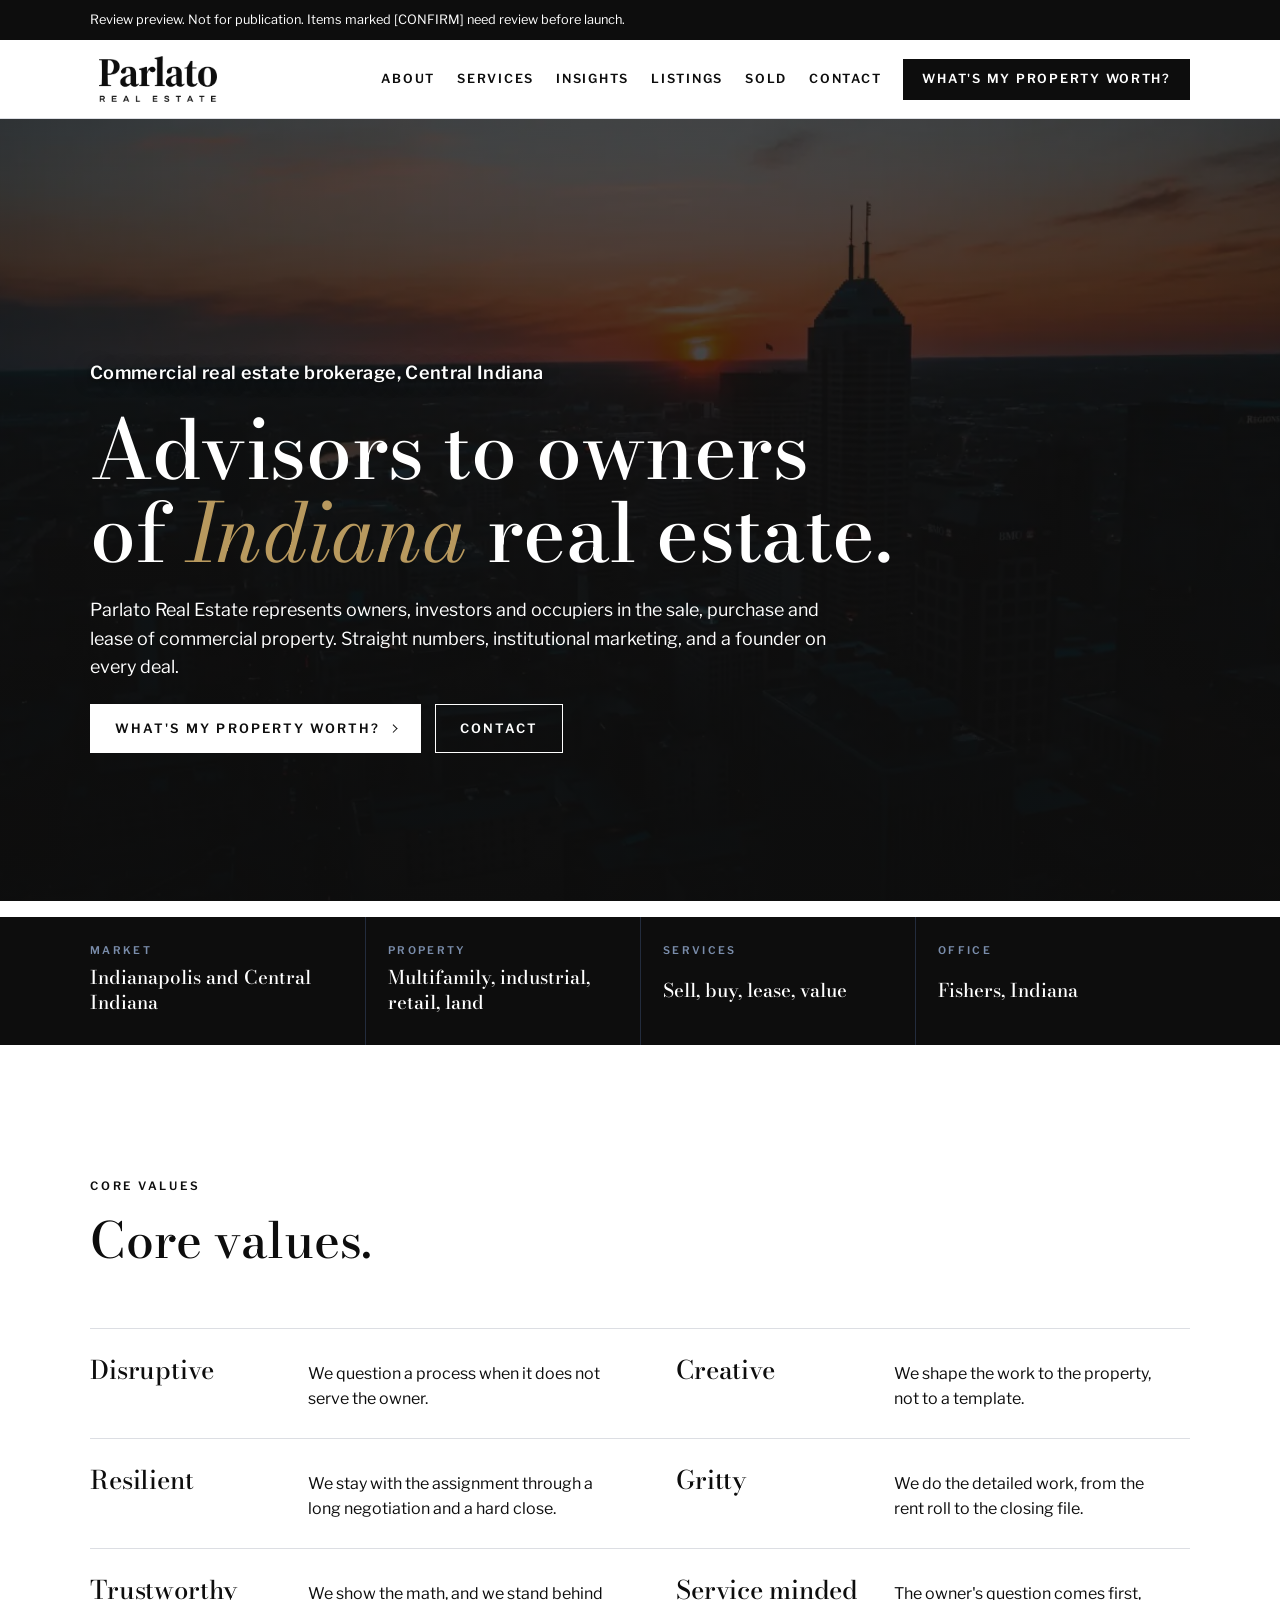
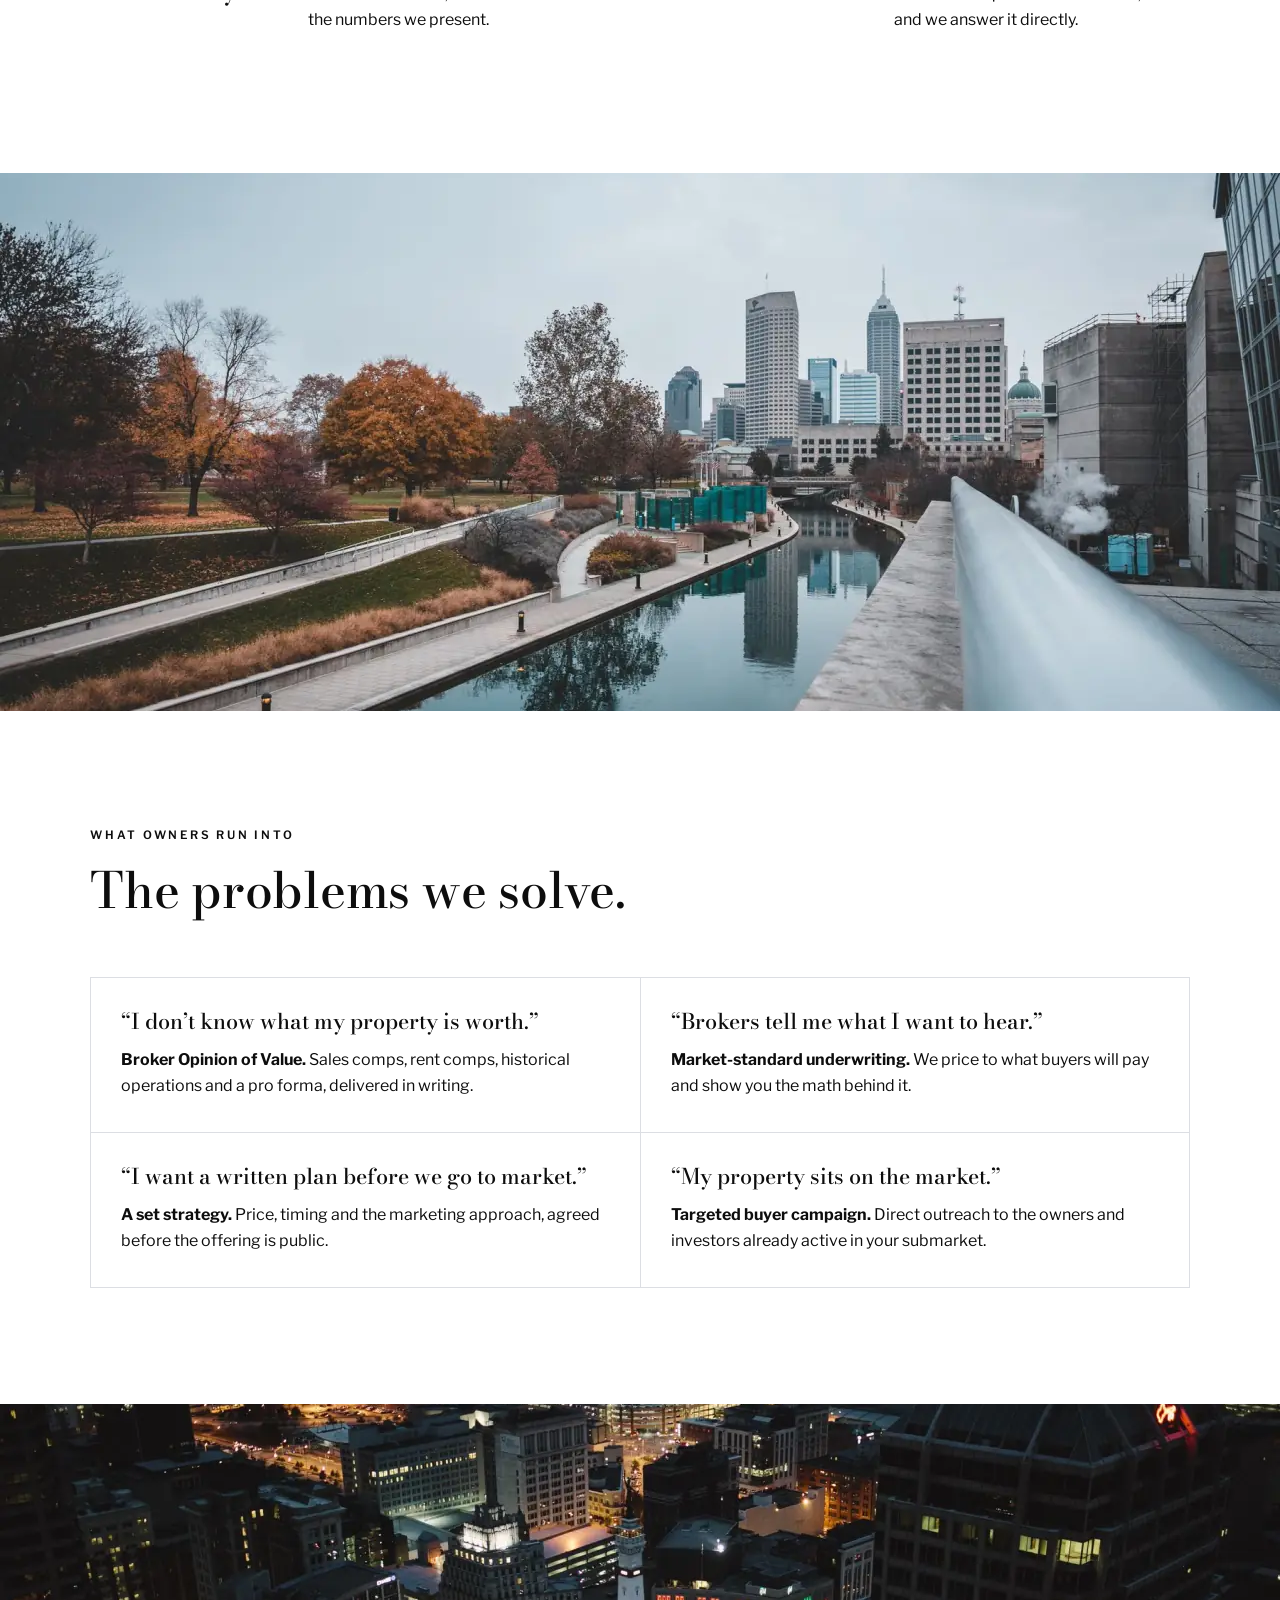
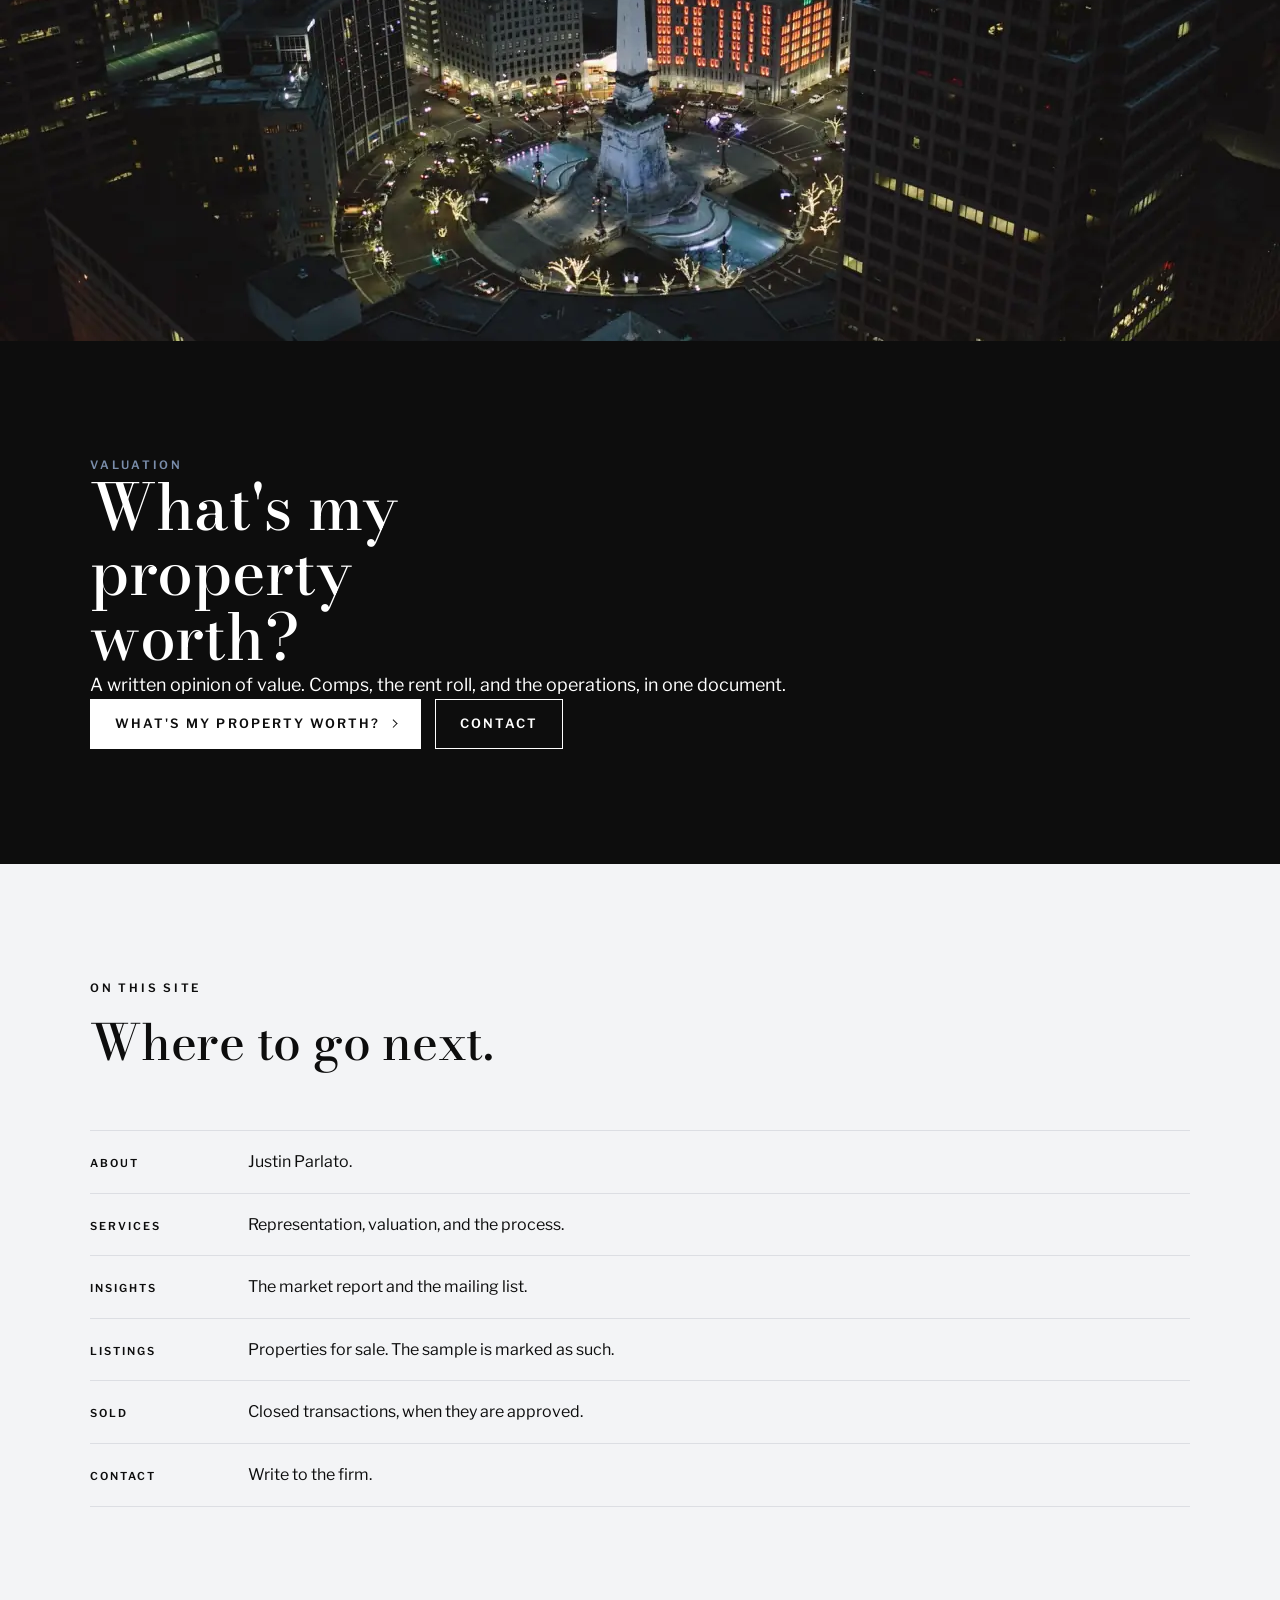
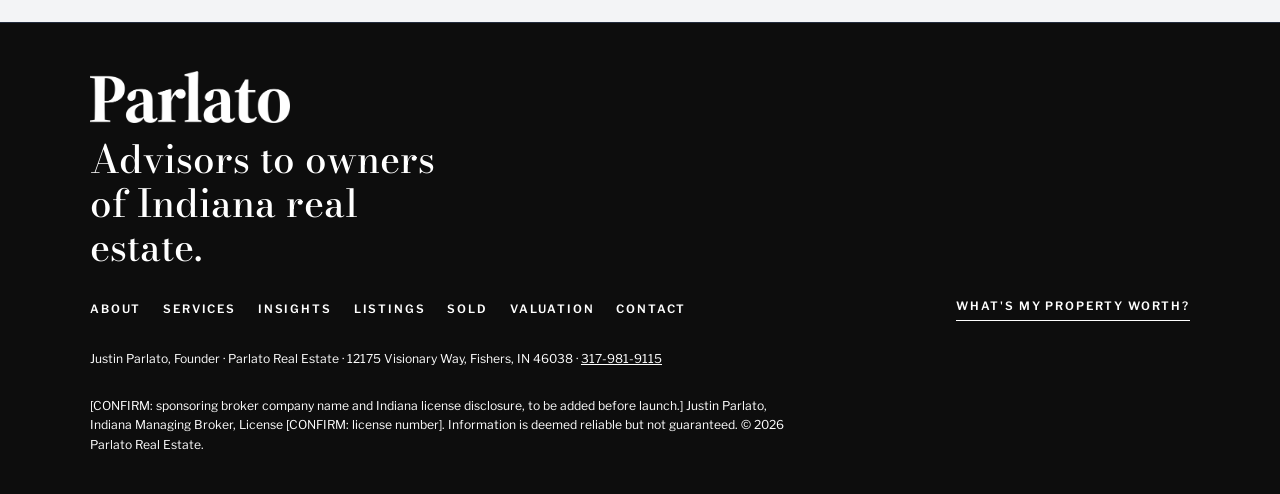
==== index.html @ 4b07d4f6 "Make the header a solid white bar and enlarge the home hero line. The logo and navigation stay on wh" ====
<!DOCTYPE html>
<html lang="en">
<head>
  <meta charset="utf-8">
  <meta name="viewport" content="width=device-width, initial-scale=1, viewport-fit=cover">
  <title>Parlato Real Estate | Advisors to owners of Indiana real estate</title>
  <meta name="description" content="Parlato Real Estate represents owners, investors and occupiers in the sale, purchase and lease of commercial property in Indianapolis and Central Indiana.">
  <meta name="robots" content="noindex, nofollow">
  <!-- [CONFIRM DOMAIN] Replace this relative canonical with the absolute URL before publication. -->
  <link rel="canonical" href="index.html">
  <meta property="og:title" content="Parlato Real Estate | Advisors to owners of Indiana real estate">
  <meta property="og:description" content="Parlato Real Estate represents owners, investors and occupiers in the sale, purchase and lease of commercial property in Indianapolis and Central Indiana.">
  <meta name="theme-color" content="#0D0D0D">
  <link rel="icon" href="images/favicon-32.png" type="image/png" sizes="32x32">
  <link rel="apple-touch-icon" href="images/apple-touch-icon.png" sizes="180x180">
  <link rel="preload" href="fonts/libre-franklin-latin-400-normal.woff2" as="font" type="font/woff2" crossorigin>
  <link rel="preload" href="fonts/bodoni-moda-latin-500-normal.woff2" as="font" type="font/woff2" crossorigin>
  <link rel="stylesheet" href="css/styles.css">
</head>
<body>
<a class="skip-link" href="#main">Skip to main content</a>
  <div class="review-banner">
    <div class="wrap">Review preview. Not for publication. Items marked [CONFIRM] need review before launch.</div>
  </div>
  <header class="site-head">
    <div class="wrap">
      <a class="logo" href="index.html" aria-label="Parlato Real Estate home">
        <span class="logo-plate">
          <img src="images/logo-15a-black.png" alt="Parlato Real Estate" width="640" height="250">
        </span>
      </a>
      <button class="nav-toggle" id="navToggle" type="button" aria-expanded="false" aria-controls="nav">Menu</button>
      <nav class="nav" id="nav" aria-label="Primary">
        <a href="about.html">About</a><a href="services.html">Services</a><a href="insights.html">Insights</a><a href="listings.html">Listings</a><a href="sold.html">Sold</a><a href="contact.html">Contact</a><a class="btn solid" href="valuation.html">What's my property worth?</a>
      </nav>
    </div>
  </header>
<main id="main">

    <section class="hero-photo" aria-labelledby="hero-h">
      <!-- [PLACEHOLDER PHOTO: replace with Parlato photography] -->
      <img class="hero-img" src="images/hero-indy-skyline-1920.webp" srcset="images/hero-indy-skyline-800.webp 800w, images/hero-indy-skyline-1280.webp 1280w, images/hero-indy-skyline-1920.webp 1920w" sizes="100vw" alt="Downtown Indianapolis skyline at sunset, a placeholder photograph" width="1920" height="1079" fetchpriority="high" decoding="async">
      <div class="hero-scrim">
        <div class="wrap hero-copy">
          <p class="eyebrow hero-kicker">Commercial real estate brokerage, Central Indiana</p>
          <h1 id="hero-h">Advisors to owners of <em>Indiana</em> real estate.</h1>
          <p class="lede">Parlato Real Estate represents owners, investors and occupiers in the sale, purchase and lease of commercial property. Straight numbers, institutional marketing, and a founder on every deal.</p>
          <!-- Claim kept from the draft and flagged for verification: "a founder on every deal." -->
          <div class="cta-row">
            <a class="btn solid" href="valuation.html">What's my property worth? <span class="arrow" aria-hidden="true"></span></a>
            <a class="btn" href="contact.html">Contact</a>
          </div>
        </div>
      </div>
    </section>
    <div class="strip-band">
      <div class="wrap">
        <dl class="strip">
          <div><dt>Market</dt><dd>Indianapolis and Central Indiana</dd></div>
          <div><dt>Property</dt><dd>Multifamily, industrial, retail, land</dd></div>
          <div><dt>Services</dt><dd>Sell, buy, lease, value</dd></div>
          <div><dt>Office</dt><dd>Fishers, Indiana</dd></div>
        </dl>
      </div>
    </div>
    <section class="band" aria-labelledby="values-h">
      <div class="wrap">
        <div class="head">
          <p class="eyebrow">Core values</p>
          <h2 id="values-h">Core values.</h2>
        </div>
        <!-- [CONFIRM: core values wording, drafted from brand guide words, needs Justin/Joseph approval] -->
        <ol class="values">
          <li><h3>Disruptive</h3><p>We question a process when it does not serve the owner.</p></li>
          <li><h3>Creative</h3><p>We shape the work to the property, not to a template.</p></li>
          <li><h3>Resilient</h3><p>We stay with the assignment through a long negotiation and a hard close.</p></li>
          <li><h3>Gritty</h3><p>We do the detailed work, from the rent roll to the closing file.</p></li>
          <li><h3>Trustworthy</h3><p>We show the math, and we stand behind the numbers we present.</p></li>
          <li><h3>Service minded</h3><p>The owner's question comes first, and we answer it directly.</p></li>
        </ol>
      </div>
    </section>
    <figure class="photo-band">
      <!-- [PLACEHOLDER PHOTO: replace with Parlato photography] -->
      <img class="slot-photo" src="images/banner-indy-downtown-1280.webp" srcset="images/banner-indy-downtown-800.webp 800w, images/banner-indy-downtown-1280.webp 1280w, images/banner-indy-downtown-1920.webp 1920w" sizes="100vw" alt="Indianapolis canal with the downtown towers beyond, a placeholder photograph" width="1920" height="1082" loading="lazy" decoding="async">
    </figure>
    
    <section class="band" aria-labelledby="issues-h">
      <div class="wrap">
        <div class="head">
          <p class="eyebrow">What owners run into</p>
          <h2 id="issues-h">The problems we solve.</h2>
        </div>
        <div class="issues">
          <div class="issue">
            <p class="q">“I don’t know what my property is worth.”</p>
            <p class="a"><b>Broker Opinion of Value.</b> Sales comps, rent comps, historical operations and a pro forma, delivered in writing.</p>
          </div>
          <div class="issue">
            <p class="q">“Brokers tell me what I want to hear.”</p>
            <p class="a"><b>Market-standard underwriting.</b> We price to what buyers will pay and show you the math behind it.</p>
          </div>
          <div class="issue">
            <p class="q">“I want a written plan before we go to market.”</p>
            <p class="a"><b>A set strategy.</b> Price, timing and the marketing approach, agreed before the offering is public.</p>
          </div>
          <div class="issue">
            <p class="q">“My property sits on the market.”</p>
            <p class="a"><b>Targeted buyer campaign.</b> Direct outreach to the owners and investors already active in your submarket.</p>
          </div>
        </div>
      </div>
    </section>
    <figure class="photo-band">
      <!-- [PLACEHOLDER PHOTO: replace with Parlato photography] -->
      <img class="slot-photo" src="images/banner-indy-monument-1280.webp" srcset="images/banner-indy-monument-800.webp 800w, images/banner-indy-monument-1280.webp 1280w, images/banner-indy-monument-1920.webp 1920w" sizes="100vw" alt="Monument Circle in downtown Indianapolis at night, a placeholder photograph" width="1920" height="1281" loading="lazy" decoding="async">
    </figure>
    <section class="band ink worth-band" aria-labelledby="worth-h">
      <div class="wrap">
        <p class="eyebrow">Valuation</p>
        <h2 id="worth-h">What's my property worth?</h2>
        <p class="lede">A written opinion of value. Comps, the rent roll, and the operations, in one document.</p>
        <div class="cta-row">
          <a class="btn solid" href="valuation.html">What's my property worth? <span class="arrow" aria-hidden="true"></span></a>
          <a class="btn" href="contact.html">Contact</a>
        </div>
      </div>
    </section>
    <section class="band stone" aria-labelledby="next-h">
      <div class="wrap">
        <div class="head">
          <p class="eyebrow">On this site</p>
          <h2 id="next-h">Where to go next.</h2>
        </div>
        <ul class="next-links">
          <li><a href="about.html"><span>About</span> Justin Parlato.</a></li>
          <li><a href="services.html"><span>Services</span> Representation, valuation, and the process.</a></li>
          <li><a href="insights.html"><span>Insights</span> The market report and the mailing list.</a></li>
          <li><a href="listings.html"><span>Listings</span> Properties for sale. The sample is marked as such.</a></li>
          <li><a href="sold.html"><span>Sold</span> Closed transactions, when they are approved.</a></li>
          <li><a href="contact.html"><span>Contact</span> Write to the firm.</a></li>
        </ul>
      </div>
    </section>

</main>
<!-- Sitemap: index.html, about.html, services.html, insights.html, listings.html, sold.html, valuation.html, contact.html, 404.html -->
<footer class="foot">
    <div class="wrap">
      <div class="foot-brand">
        <img src="images/logo-15a-name-only-white.png" alt="Parlato" width="520" height="135">
        <p class="foot-line">Advisors to owners of Indiana real estate.</p>
      </div>
      <div class="foot-top">
        <nav aria-label="Footer"><a href="about.html">About</a><a href="services.html">Services</a><a href="insights.html">Insights</a><a href="listings.html">Listings</a><a href="sold.html">Sold</a><a href="valuation.html">Valuation</a><a href="contact.html">Contact</a></nav>
        <a class="foot-worth" href="valuation.html">What's my property worth?</a>
      </div>
      <small>Justin Parlato, Founder · Parlato Real Estate · 12175 Visionary Way, Fishers, IN 46038 · <a href="tel:+13179819115">317-981-9115</a></small>
      <small>[CONFIRM: sponsoring broker company name and Indiana license disclosure, to be added before launch.] Justin Parlato, Indiana Managing Broker, License [CONFIRM: license number]. Information is deemed reliable but not guaranteed. © 2026 Parlato Real Estate.</small>
    </div>
  </footer>
  <div class="cta-bar" role="region" aria-label="Quick actions">
    <a class="btn" href="contact.html">Contact</a>
    <a class="btn solid" href="valuation.html">What's my property worth?</a>
  </div>
  <script src="js/main.js" defer></script>
</body>
</html>
---- css/styles.css ----
/* Parlato Real Estate site styles.
   Palette, type, logo, and layout rules from Brand Guidelines, Nov 9, 2026.
   Layout direction: Verti-style full-width bands and INV-style institutional restraint,
   using only Parlato colors and fonts. Verti and INV artwork, colors, and copy are not used. */

@font-face {
  font-family: "Bodoni Moda";
  font-style: normal;
  font-weight: 500;
  font-display: swap;
  src: url("../fonts/bodoni-moda-latin-500-normal.woff2") format("woff2");
}
@font-face {
  font-family: "Bodoni Moda";
  font-style: normal;
  font-weight: 600;
  font-display: swap;
  src: url("../fonts/bodoni-moda-latin-600-normal.woff2") format("woff2");
}
@font-face {
  font-family: "Bodoni Moda";
  font-style: italic;
  font-weight: 400;
  font-display: swap;
  src: url("../fonts/bodoni-moda-latin-400-italic.woff2") format("woff2");
}
@font-face {
  font-family: "Bodoni Moda";
  font-style: italic;
  font-weight: 500;
  font-display: swap;
  src: url("../fonts/bodoni-moda-latin-500-italic.woff2") format("woff2");
}
@font-face {
  font-family: "Libre Franklin";
  font-style: normal;
  font-weight: 400;
  font-display: swap;
  src: url("../fonts/libre-franklin-latin-400-normal.woff2") format("woff2");
}
@font-face {
  font-family: "Libre Franklin";
  font-style: normal;
  font-weight: 600;
  font-display: swap;
  src: url("../fonts/libre-franklin-latin-600-normal.woff2") format("woff2");
}
@font-face {
  font-family: "Libre Franklin";
  font-style: normal;
  font-weight: 700;
  font-display: swap;
  src: url("../fonts/libre-franklin-latin-700-normal.woff2") format("woff2");
}

:root {
  --gutter: 16px;
  --black: #0D0D0D;
  --white: #FFFFFF;
  --stone: #F3F4F6;
  --rule: #DCDEE3;
  --slate: #7A8DAB;
  --navy: #232C3D;
  --gold: #B8995E; /* Stand-in value from the Nov 9 guide. Confirm before print. */
  --display: "Bodoni Moda", Didot, "Bodoni 72", Georgia, serif;
  --sans: "Libre Franklin", "Helvetica Neue", Arial, sans-serif;
  --wrap: 1180px;
  --logo-clear: 0.55em;
  color-scheme: light;
}

*, *::before, *::after { box-sizing: border-box; }
html { scroll-behavior: smooth; scroll-padding-top: 120px; }
@media (prefers-reduced-motion: reduce) {
  html { scroll-behavior: auto; }
  *, *::before, *::after {
    animation-duration: 0.01ms !important;
    animation-iteration-count: 1 !important;
    transition-duration: 0.01ms !important;
  }
}

body {
  margin: 0;
  background: var(--white);
  color: var(--black);
  font-family: var(--sans);
  font-size: 16px;
  font-weight: 400;
  line-height: 1.6;
  -webkit-font-smoothing: antialiased;
}
body::before {
  content: "";
  position: fixed;
  inset: 0 0 auto;
  height: env(safe-area-inset-top, 0px);
  z-index: 60;
  background: var(--white);
}
a { color: inherit; }
:focus-visible { outline: 2px solid var(--gold); outline-offset: 3px; }

.skip-link {
  position: absolute;
  left: 12px;
  top: 12px;
  z-index: 100;
  background: var(--black);
  color: var(--white);
  padding: 12px 18px;
  font: 600 0.8rem/1 var(--sans);
  letter-spacing: 0.14em;
  text-transform: uppercase;
  text-decoration: none;
  transform: translateY(-200%);
}
.skip-link:focus { transform: none; outline: 2px solid var(--white); outline-offset: 3px; }

.wrap {
  max-width: var(--wrap);
  margin: 0 auto;
  padding-left: max(16px, env(safe-area-inset-left, 0px));
  padding-right: max(16px, env(safe-area-inset-right, 0px));
}
@media (min-width: 760px) {
  :root { --gutter: 40px; }
  .wrap {
    padding-left: max(40px, env(safe-area-inset-left, 0px));
    padding-right: max(40px, env(safe-area-inset-right, 0px));
  }
}

h1, h2, h3, h4 {
  font-family: var(--display);
  font-weight: 500;
  text-wrap: balance;
  margin: 0;
  letter-spacing: -0.005em;
}
h2 { font-size: clamp(2rem, 4.2vw, 3.1rem); line-height: 1.1; }
h3 { font-size: 1.45rem; line-height: 1.2; }
p { margin: 0; }

.eyebrow {
  font-family: var(--sans);
  font-size: 0.72rem;
  font-weight: 600;
  letter-spacing: 0.24em;
  text-transform: uppercase;
  color: var(--black);
}
.lede {
  font-size: 1.12rem;
  color: var(--black);
  max-width: 65ch;
}
.band { padding-block: clamp(64px, 9vw, 120px); }
.band.stone { background: var(--stone); }
.band.ink { background: var(--black); color: var(--white); }
.band.ink .eyebrow { color: var(--slate); }
.band.ink .lede { color: var(--white); }
.head {
  display: grid;
  gap: 18px;
  margin-bottom: clamp(36px, 5vw, 60px);
  max-width: 760px;
}
.head .lede, .split .body p, .founder .body p, .issue .a, .svc p, .process p, .adv p, .note {
  max-width: 65ch;
}

.btn {
  display: inline-flex;
  align-items: center;
  justify-content: center;
  gap: 0.6em;
  font: 600 0.8rem/1.2 var(--sans);
  letter-spacing: 0.16em;
  text-transform: uppercase;
  text-decoration: none;
  padding: 16px 24px;
  border: 1px solid currentColor;
  background: transparent;
  color: inherit;
  cursor: pointer;
  white-space: normal;
  text-align: center;
  max-width: 100%;
}
.btn.solid {
  background: var(--black);
  color: var(--white);
  border-color: var(--black);
}
.band.ink .btn.solid,
.hero .btn.solid,
.cta-bar .btn.solid,
.subscribe .btn.solid {
  background: var(--white);
  color: var(--black);
  border-color: var(--white);
}
.btn:hover {
  background: var(--gold);
  border-color: var(--gold);
  color: var(--black);
}
.arrow {
  display: inline-block;
  width: 0.45em;
  height: 0.45em;
  margin-left: 0.15em;
  border-right: 1.5px solid currentColor;
  border-top: 1.5px solid currentColor;
  transform: rotate(45deg) translateY(-0.05em);
  flex: 0 0 auto;
}

.review-banner {
  background: var(--black);
  color: var(--white);
  font-size: 0.8rem;
  padding: 10px 0;
}
.confirm, .review-flag {
  font-family: var(--sans);
  font-size: 0.68rem;
  font-weight: 600;
  letter-spacing: 0.08em;
  text-transform: uppercase;
  display: inline-block;
  margin-top: 6px;
}
.band.ink .confirm, .hero .confirm, .foot .confirm { color: var(--white); }

/* Header. Solid white across the viewport, including while sticky. */
.site-head {
  position: sticky;
  top: env(safe-area-inset-top, 0px);
  z-index: 50;
  width: 100%;
  background: #fff;
  border-bottom: 1px solid #DCDEE3;
}
.site-head .wrap {
  display: flex;
  align-items: center;
  justify-content: space-between;
  gap: 24px;
  min-height: 78px;
}
.logo { text-decoration: none; color: inherit; flex: 0 0 auto; }
.logo-plate {
  display: block;
  background: #fff;
  padding: var(--logo-clear);
}
.logo img {
  height: 46px;
  width: auto;
  display: block;
}
.nav { display: flex; align-items: center; gap: 22px; }
.nav a {
  font-size: 0.78rem;
  font-weight: 600;
  letter-spacing: 0.14em;
  text-transform: uppercase;
  text-decoration: none;
  color: var(--black);
}
.nav a:hover { color: var(--navy); }
.nav .btn { padding: 12px 18px; }
.nav-toggle {
  display: none;
  background: none;
  border: 1px solid var(--black);
  padding: 10px 14px;
  font: 600 0.72rem var(--sans);
  letter-spacing: 0.16em;
  text-transform: uppercase;
  cursor: pointer;
  color: var(--black);
}
@media (max-width: 960px) {
  .nav-toggle { display: block; background: #fff; color: var(--black); border-color: var(--black); }
  .nav {
    display: none;
    position: absolute;
    top: 100%;
    left: 0;
    right: 0;
    flex-direction: column;
    align-items: flex-start;
    gap: 20px;
    background: #fff;
    color: var(--black);
    border-bottom: 1px solid #DCDEE3;
    padding: 24px max(16px, env(safe-area-inset-right, 0px)) 28px max(16px, env(safe-area-inset-left, 0px));
  }
  .nav.open { display: flex; }
  .nav a:not(.btn) { color: var(--black); }
  .nav .btn.solid { background: var(--black); color: var(--white); border-color: var(--black); }
}

/* Hero */
.hero {
  background: var(--black);
  color: var(--white);
  position: relative;
  overflow: hidden;
}
.hero-grid {
  display: grid;
  grid-template-columns: 1.05fr 1fr;
  align-items: end;
  gap: 48px;
  padding-block: clamp(56px, 8vw, 104px) 0;
}
.hero-copy { display: grid; gap: 26px; padding-bottom: clamp(40px, 6vw, 72px); min-width: 0; }
.hero h1 { font-size: clamp(2.6rem, 6vw, 4.9rem); line-height: 1.02; font-weight: 500; }
.hero h1 em { font-style: italic; font-weight: 400; color: var(--gold); }
.hero .lede { color: var(--white); }
.hero .eyebrow { color: var(--slate); }
.cta-row { display: flex; flex-wrap: wrap; gap: 14px; }
.art-frame {
  position: relative;
  align-self: end;
  width: 100%;
  aspect-ratio: 1200 / 520;
  min-height: 0;
  display: flex;
  align-items: flex-end;
}
.hero-art { display: block; width: 100%; height: 100%; }
.tag {
  position: absolute;
  left: 0;
  bottom: 18px;
  background: var(--white);
  color: var(--black);
  font: 600 0.66rem/1 var(--sans);
  letter-spacing: 0.18em;
  text-transform: uppercase;
  padding: 9px 14px;
}
@media (max-width: 860px) {
  .hero-grid { grid-template-columns: 1fr; gap: 0; }
  .art-frame { margin-top: 12px; }
}

.strip {
  border-top: 1px solid var(--navy);
  display: grid;
  grid-template-columns: repeat(4, 1fr);
}
.strip div { padding: 26px 22px 30px 0; display: grid; gap: 6px; min-width: 0; }
.strip div + div { padding-left: 22px; border-left: 1px solid var(--navy); }
.strip dt {
  font-size: 0.66rem;
  font-weight: 600;
  letter-spacing: 0.22em;
  text-transform: uppercase;
  color: var(--slate);
}
.strip dd { margin: 0; font-family: var(--display); font-size: 1.18rem; line-height: 1.3; }
@media (max-width: 860px) {
  .strip { grid-template-columns: 1fr 1fr; }
  .strip div:nth-child(3) { padding-left: 0; border-left: 0; }
  .strip div:nth-child(n + 3) { border-top: 1px solid var(--navy); }
}
@media (max-width: 440px) {
  .strip { grid-template-columns: 1fr; }
  .strip div, .strip div + div { padding-left: 0; border-left: 0; }
  .strip div + div { border-top: 1px solid var(--navy); }
}

/* Intent routing */
.routes {
  display: grid;
  grid-template-columns: repeat(4, 1fr);
  border: 1px solid var(--rule);
}
.route {
  display: grid;
  gap: 14px;
  align-content: start;
  padding: 30px 26px 34px;
  text-decoration: none;
  background: var(--white);
  min-width: 0;
}
.route + .route { border-left: 1px solid var(--rule); }
.route .k {
  font-size: 0.68rem;
  font-weight: 600;
  letter-spacing: 0.22em;
  text-transform: uppercase;
  color: var(--black);
}
.route h3 { font-size: 1.6rem; }
.route p { color: var(--black); font-size: 0.95rem; }
.route .go {
  margin-top: 6px;
  font-size: 0.74rem;
  font-weight: 700;
  letter-spacing: 0.16em;
  text-transform: uppercase;
  display: inline-flex;
  align-items: center;
}
.route:hover { background: var(--black); color: var(--white); }
.route:hover .k, .route:hover p { color: var(--white); }
@media (max-width: 900px) {
  .routes { grid-template-columns: 1fr 1fr; }
  .route:nth-child(3) { border-left: 0; }
  .route:nth-child(n + 3) { border-top: 1px solid var(--rule); }
}
@media (max-width: 520px) {
  .routes { grid-template-columns: 1fr; }
  .route + .route { border-left: 0; border-top: 1px solid var(--rule); }
}

/* Positioning */
.split {
  display: grid;
  grid-template-columns: 1fr 1fr;
  gap: clamp(32px, 6vw, 96px);
  align-items: start;
}
.split > * { min-width: 0; }
.split .body { display: grid; gap: 20px; font-size: 1.05rem; color: var(--black); }
@media (max-width: 860px) { .split { grid-template-columns: 1fr; } }

/* Owner problems */
.issues {
  display: grid;
  grid-template-columns: repeat(2, 1fr);
  gap: 1px;
  background: var(--rule);
  border: 1px solid var(--rule);
}
.issue {
  background: var(--white);
  padding: 30px 30px 34px;
  display: grid;
  gap: 12px;
  min-width: 0;
}
.issue .q { font-family: var(--display); font-size: 1.35rem; line-height: 1.25; }
.issue .a { color: var(--black); }
.issue .a b { color: var(--black); font-weight: 700; }
@media (max-width: 720px) { .issues { grid-template-columns: 1fr; } }

/* Advantages (ink band). One gold rule under the heading, not a gold rule on every card. */
.adv-rule {
  width: 72px;
  height: 2px;
  background: var(--gold);
  border: 0;
  margin: 0 0 clamp(28px, 4vw, 40px);
}
.adv { display: grid; grid-template-columns: repeat(4, 1fr); gap: 28px; }
.adv div {
  display: grid;
  gap: 12px;
  align-content: start;
  border-top: 1px solid var(--navy);
  padding-top: 22px;
  min-width: 0;
}
.adv h3 { font-size: 1.35rem; }
.adv p { color: var(--white); font-size: 0.96rem; }
@media (max-width: 960px) { .adv { grid-template-columns: 1fr 1fr; } }
@media (max-width: 520px) { .adv { grid-template-columns: 1fr; } }

/* Services */
.svc {
  display: grid;
  grid-template-columns: repeat(3, 1fr);
  border-top: 1px solid var(--black);
}
.svc article {
  padding: 30px 28px 36px 0;
  display: grid;
  gap: 12px;
  align-content: start;
  border-bottom: 1px solid var(--rule);
  min-width: 0;
}
.svc article:not(:nth-child(3n + 1)) { padding-left: 28px; border-left: 1px solid var(--rule); }
.svc .tagline {
  font-size: 0.68rem;
  font-weight: 600;
  letter-spacing: 0.2em;
  text-transform: uppercase;
  color: var(--navy);
}
.svc p { color: var(--black); }
@media (max-width: 900px) {
  .svc { grid-template-columns: 1fr 1fr; }
  .svc article:not(:nth-child(3n + 1)) { padding-left: 0; border-left: 0; }
  .svc article:nth-child(even) { padding-left: 28px; border-left: 1px solid var(--rule); }
}
@media (max-width: 600px) {
  .svc { grid-template-columns: 1fr; }
  .svc article:nth-child(even) { padding-left: 0; border-left: 0; }
}

.note { font-size: 0.8rem; color: var(--black); }

/* Process */
.process {
  list-style: none;
  margin: 0;
  padding: 0;
  display: grid;
  grid-template-columns: repeat(5, 1fr);
  gap: 0;
}
.process li { padding: 0 22px 0 0; display: grid; gap: 12px; align-content: start; min-width: 0; }
.process li + li { padding-left: 22px; border-left: 1px solid var(--rule); }
.process .n {
  font-family: var(--display);
  font-size: 2.6rem;
  line-height: 1;
  font-weight: 500;
  color: var(--slate);
}
.process h3 { font-size: 1.25rem; }
.process p { color: var(--black); font-size: 0.95rem; }
@media (max-width: 960px) {
  .process { grid-template-columns: 1fr; gap: 28px; }
  .process li + li { padding-left: 0; border-left: 0; border-top: 1px solid var(--rule); padding-top: 28px; }
  .process li { grid-template-columns: 72px 1fr; column-gap: 20px; }
  .process .n { grid-row: span 2; }
}

/* Listings + Sold */
.listings { display: grid; grid-template-columns: repeat(3, 1fr); gap: 28px; }
.listing {
  display: grid;
  grid-template-rows: auto 1fr;
  border: 1px solid var(--rule);
  background: var(--white);
  min-width: 0;
  text-decoration: none;
}
.listing .ph { position: relative; aspect-ratio: 4 / 3; background: var(--slate); overflow: hidden; }
.listing .ph img { width: 100%; height: 100%; object-fit: cover; display: block; }
.listing .ph .tag { bottom: 14px; }
.listing .meta { padding: 24px 24px 28px; display: grid; gap: 10px; align-content: start; }
.listing .addr { font-size: 0.85rem; color: var(--black); }
.listing dl {
  display: grid;
  grid-template-columns: repeat(2, 1fr);
  gap: 10px;
  margin: 8px 0 0;
  padding-top: 14px;
  border-top: 1px solid var(--rule);
}
.listing dt {
  font-size: 0.6rem;
  font-weight: 600;
  letter-spacing: 0.2em;
  text-transform: uppercase;
  color: var(--black);
}
.listing dd {
  margin: 2px 0 0;
  font-family: var(--display);
  font-size: 1.12rem;
  font-variant-numeric: tabular-nums;
}
.listing.offmkt {
  background: var(--black);
  color: var(--white);
  border-color: var(--black);
  padding: 30px;
  display: grid;
  gap: 14px;
  align-content: start;
  grid-template-rows: none;
}
.listing.offmkt .eyebrow { color: var(--slate); }
.listing.offmkt p { color: var(--white); }
.listing.offmkt .go {
  font-size: 0.74rem;
  font-weight: 700;
  letter-spacing: 0.16em;
  text-transform: uppercase;
  color: var(--white);
  display: inline-flex;
  align-items: center;
}
.listing.empty {
  border-style: dashed;
  padding: 30px;
  display: grid;
  place-content: center;
  text-align: center;
  gap: 8px;
  grid-template-rows: none;
  color: var(--black);
}
@media (max-width: 960px) { .listings { grid-template-columns: 1fr 1fr; } }
@media (max-width: 600px) { .listings { grid-template-columns: 1fr; } }

.tbl { overflow-x: visible; border-top: 1px solid var(--black); }
.tbl table { width: 100%; border-collapse: collapse; font-variant-numeric: tabular-nums; }
.tbl th {
  text-align: left;
  font-size: 0.64rem;
  font-weight: 600;
  letter-spacing: 0.2em;
  text-transform: uppercase;
  color: var(--black);
  padding: 14px 16px 14px 0;
  border-bottom: 1px solid var(--rule);
}
.tbl td { padding: 18px 16px 18px 0; border-bottom: 1px solid var(--rule); font-size: 0.95rem; }
.tbl td:first-child { font-family: var(--display); font-size: 1.1rem; }
.tbl .none td {
  color: var(--black);
  font-family: var(--sans);
  font-size: 0.92rem;
  text-align: center;
  padding: 34px 0;
}
@media (max-width: 760px) {
  .tbl thead { display: none; }
  .tbl table, .tbl tbody, .tbl tr, .tbl td { display: block; width: 100%; }
  .tbl td { padding: 8px 0; border-bottom: 0; }
  .tbl .none td { text-align: left; padding: 24px 0; }
  .tbl tr { border-bottom: 1px solid var(--rule); padding: 16px 0; }
}

/* Founder */
.founder {
  display: grid;
  grid-template-columns: minmax(0, 420px) 1fr;
  gap: clamp(32px, 6vw, 88px);
  align-items: start;
}
.portrait { position: relative; background: var(--slate); padding: 18px 18px 0 0; max-width: 100%; }
.portrait img {
  display: block;
  width: 100%;
  height: auto;
  aspect-ratio: 4 / 5;
  object-fit: cover;
  object-position: center 15%;
}
.portrait .tag { bottom: 22px; }
.founder .body { display: grid; gap: 20px; min-width: 0; }
.creds { list-style: none; margin: 8px 0 0; padding: 0; border-top: 1px solid var(--black); }
.creds li {
  display: grid;
  grid-template-columns: 150px 1fr;
  gap: 16px;
  padding: 14px 0;
  border-bottom: 1px solid var(--rule);
  font-size: 0.95rem;
}
.creds span:first-child {
  font-size: 0.68rem;
  font-weight: 600;
  letter-spacing: 0.2em;
  text-transform: uppercase;
  color: var(--black);
  padding-top: 3px;
}
@media (max-width: 860px) { .founder { grid-template-columns: 1fr; } .portrait { max-width: 420px; } }
@media (max-width: 480px) { .creds li { grid-template-columns: 1fr; gap: 4px; } }

/* Insights */
.two { display: grid; grid-template-columns: 1fr 1fr; gap: 28px; }
.two > * { min-width: 0; }
@media (max-width: 860px) { .two { grid-template-columns: 1fr; } }
.panel {
  border: 1px solid var(--rule);
  background: var(--white);
  padding: 34px;
  display: grid;
  gap: 16px;
  align-content: start;
}
.panel.sample { padding: 0; border: 0; background: transparent; gap: 12px; }
.panel.sample img { display: block; width: 100%; height: auto; border: 1px solid var(--rule); }
.report {
  background: var(--navy);
  color: var(--white);
  border-color: var(--navy);
  position: relative;
  overflow: hidden;
}
.report .eyebrow { color: var(--white); }
.report p { color: var(--white); }
.report .note { color: var(--white); }

.li-head {
  display: flex;
  flex-wrap: wrap;
  justify-content: space-between;
  align-items: end;
  gap: 16px;
  margin-top: clamp(48px, 6vw, 72px);
  padding-bottom: 18px;
  border-bottom: 1px solid var(--black);
}
.li-head h3 { font-size: 1.7rem; }
.li-head .btn { padding: 12px 18px; }
.posts { display: grid; grid-template-columns: repeat(3, 1fr); gap: 28px; margin-top: 28px; }
.post {
  display: grid;
  gap: 12px;
  align-content: start;
  padding: 26px;
  background: var(--white);
  border: 1px solid var(--rule);
  text-decoration: none;
  min-width: 0;
}
.post .d {
  font-size: 0.66rem;
  font-weight: 600;
  letter-spacing: 0.2em;
  text-transform: uppercase;
  color: var(--navy);
}
.post h4 { margin: 0; font-family: var(--display); font-weight: 500; font-size: 1.25rem; line-height: 1.25; }
.post p { color: var(--black); font-size: 0.94rem; }
.post .go { font-size: 0.72rem; font-weight: 700; letter-spacing: 0.16em; text-transform: uppercase; display: inline-flex; align-items: center; }
.post:hover { border-color: var(--black); }
.posts .empty, .press .empty {
  grid-column: 1 / -1;
  grid-template-columns: 1fr;
  display: block;
  border: 1px dashed var(--rule);
  padding: 28px;
  text-align: center;
  color: var(--black);
  list-style: none;
}
@media (max-width: 900px) { .posts { grid-template-columns: 1fr 1fr; } }
@media (max-width: 600px) { .posts { grid-template-columns: 1fr; } }

.subscribe {
  margin-top: clamp(48px, 6vw, 72px);
  background: var(--black);
  color: var(--white);
  padding: clamp(28px, 4vw, 48px);
  display: grid;
  grid-template-columns: 1fr 1fr;
  gap: 32px;
  align-items: end;
}
.subscribe > * { min-width: 0; }
.sub-copy { display: grid; gap: 12px; }
.sub-copy h3 { font-size: 1.7rem; }
.sub-copy p { color: var(--white); }
.sub-copy .eyebrow { color: var(--slate); }
.sub-fields { display: grid; grid-template-columns: 1fr auto; gap: 16px; align-items: end; }
.sub-fields label { color: var(--slate); }
.sub-fields .consent,
.sub-fields .preview-note,
.sub-fields .sub-msg { grid-column: 1 / -1; }
.preview-note, .sub-msg, .form-msg {
  font-size: 0.9rem;
  color: var(--white);
  border-left: 2px solid var(--gold);
  padding-left: 12px;
}
@media (max-width: 860px) { .subscribe { grid-template-columns: 1fr; } }
@media (max-width: 480px) { .sub-fields { grid-template-columns: 1fr; } }

.press { list-style: none; margin: 0; padding: 0; }
.press li {
  display: grid;
  grid-template-columns: 130px 1fr auto;
  gap: 20px;
  align-items: baseline;
  padding: 18px 0;
  border-bottom: 1px solid var(--rule);
}
.press .d {
  font-size: 0.68rem;
  font-weight: 600;
  letter-spacing: 0.18em;
  text-transform: uppercase;
  color: var(--navy);
  font-variant-numeric: tabular-nums;
}
.press a { font-family: var(--display); font-size: 1.15rem; line-height: 1.3; text-decoration: none; min-width: 0; }
.press a:hover { text-decoration: underline; text-decoration-color: var(--gold); text-underline-offset: 4px; }
.press .src { font-size: 0.8rem; color: var(--black); }
@media (max-width: 760px) { .press li { grid-template-columns: 1fr; gap: 6px; } }

/* Contact */
.contact {
  display: grid;
  grid-template-columns: 0.9fr 1.1fr;
  gap: clamp(32px, 6vw, 96px);
}
.contact > * { min-width: 0; }
@media (max-width: 900px) { .contact { grid-template-columns: 1fr; } }
.card-info { display: grid; gap: 22px; align-content: start; }
.info { border-top: 1px solid var(--navy); margin: 0; }
.info div {
  display: grid;
  grid-template-columns: 110px 1fr;
  gap: 12px;
  padding: 14px 0;
  border-bottom: 1px solid var(--navy);
  font-size: 0.98rem;
}
.info dt {
  font-size: 0.66rem;
  font-weight: 600;
  letter-spacing: 0.2em;
  text-transform: uppercase;
  color: var(--slate);
  padding-top: 4px;
}
.info dd { margin: 0; }
.info a { color: var(--white); text-decoration: underline; text-underline-offset: 3px; }
.info a:hover { color: var(--gold); }

form { display: grid; gap: 18px; }
.row { display: grid; grid-template-columns: 1fr 1fr; gap: 18px; }
@media (max-width: 560px) { .row { grid-template-columns: 1fr; } }
label, .label-text {
  display: grid;
  gap: 8px;
  font-size: 0.66rem;
  font-weight: 600;
  letter-spacing: 0.2em;
  text-transform: uppercase;
  color: var(--slate);
}
input, select, textarea {
  font: 400 1rem var(--sans);
  color: var(--white);
  background: transparent;
  border: 0;
  border-bottom: 1px solid rgba(220, 222, 227, 0.45);
  padding: 10px 0;
  border-radius: 0;
  width: 100%;
  letter-spacing: 0;
  text-transform: none;
}
select option { color: var(--black); }
textarea { min-height: 110px; resize: vertical; }
input:focus, select:focus, textarea:focus {
  outline: none;
  border-bottom-color: var(--gold);
}
.chips { display: flex; flex-wrap: wrap; gap: 10px; }
.chips input {
  position: absolute;
  opacity: 0;
  width: 1px;
  height: 1px;
  pointer-events: none;
}
.chips label {
  font-size: 0.7rem;
  letter-spacing: 0.16em;
  border: 1px solid rgba(220, 222, 227, 0.45);
  padding: 11px 16px;
  cursor: pointer;
  color: var(--white);
  display: inline-flex;
  align-items: center;
}
.chips label:has(input:checked) {
  background: var(--white);
  border-color: var(--white);
  color: var(--black);
}
.chips label:has(input:focus-visible) { outline: 2px solid var(--gold); outline-offset: 2px; }
.consent {
  display: flex;
  gap: 10px;
  align-items: flex-start;
  font-size: 0.85rem;
  letter-spacing: 0;
  text-transform: none;
  font-weight: 400;
  color: var(--white);
  line-height: 1.45;
}
.consent input {
  width: auto;
  height: 1.1em;
  margin-top: 3px;
  accent-color: var(--white);
  border: 0;
  padding: 0;
}
.form-msg {
  border: 1px solid var(--gold);
  border-left-width: 2px;
  padding: 16px 18px;
  font-size: 0.92rem;
  color: var(--white);
}
.preview-note.static { margin: 0; }

/* Footer */
.foot {
  background: var(--black);
  color: var(--white);
  border-top: 1px solid var(--navy);
  padding-block: 48px 40px;
  font-size: 0.88rem;
}
.foot .wrap { display: grid; gap: 28px; }
.foot-top {
  display: flex;
  flex-wrap: wrap;
  justify-content: space-between;
  align-items: center;
  gap: 24px;
}
.foot img { height: 52px; width: auto; display: block; }
.foot-brand { display: grid; gap: 14px; }
.foot-line {
  font-family: var(--display);
  font-size: clamp(1.6rem, 3vw, 2.4rem);
  line-height: 1.15;
  font-weight: 500;
  max-width: 16ch;
  margin: 0;
}
.foot-worth {
  font-size: 0.72rem;
  font-weight: 600;
  letter-spacing: 0.16em;
  text-transform: uppercase;
  text-decoration: none;
  border-bottom: 1px solid var(--white);
  padding-bottom: 4px;
}
.foot-worth:hover { color: var(--gold); border-bottom-color: var(--gold); }
.foot nav { display: flex; flex-wrap: wrap; gap: 22px; }
.foot nav a {
  text-decoration: none;
  font-size: 0.72rem;
  font-weight: 600;
  letter-spacing: 0.16em;
  text-transform: uppercase;
  color: var(--white);
}
.foot nav a:hover { color: var(--gold); }
.foot small { display: block; font-size: 0.76rem; line-height: 1.6; color: var(--white); max-width: 90ch; }
.foot a { color: var(--white); }

/* Sticky mobile CTA bar */
.cta-bar {
  display: none;
  position: fixed;
  left: 0;
  right: 0;
  bottom: 0;
  z-index: 60;
  background: var(--black);
  color: var(--white);
  border-top: 1px solid var(--navy);
  padding: 10px 16px calc(10px + env(safe-area-inset-bottom, 0px));
  gap: 10px;
}
.cta-bar .btn { flex: 1 1 0; padding: 14px 12px; text-align: center; }
@media (max-width: 960px) {
  .cta-bar { display: flex; }
  body { padding-bottom: calc(72px + env(safe-area-inset-bottom, 0px)); }
}

@media print {
  .review-banner, .cta-bar, .nav-toggle { display: none; }
  .nav { display: flex !important; }
  body { padding-bottom: 0; }
}


/* Multi-page additions. Photo hero, values, banners, listings map, about. */

.nav a[aria-current="page"] { box-shadow: inset 0 -1px 0 currentColor; }

.hero-photo {
  position: relative;
  min-height: calc(100svh - 118px);
  display: flex;
  align-items: flex-end;
  background: var(--black);
  color: var(--white);
  overflow: hidden;
}
.hero-photo img.hero-img,
.hero-photo .photo-slot {
  position: absolute;
  inset: 0;
  width: 100%;
  height: 100%;
  object-fit: cover;
  object-position: center 40%;
}
.photo-slot {
  position: relative;
  display: block;
  background: linear-gradient(165deg, #e4e6eb 0%, #F3F4F6 48%, #cfd3da 100%);
  overflow: hidden;
}
.photo-slot.dark {
  background: linear-gradient(165deg, #3c3c3c 0%, #1c1c1c 58%, #0D0D0D 100%);
}
.photo-chip {
  position: absolute;
  left: 16px;
  bottom: 16px;
  z-index: 2;
  max-width: min(92%, 34rem);
  background: var(--white);
  color: var(--black);
  font: 600 0.62rem/1.35 var(--sans);
  letter-spacing: 0.12em;
  text-transform: uppercase;
  padding: 8px 10px;
}
.hero-photo .photo-chip,
.photo-band .photo-chip {
  top: auto;
  bottom: 16px;
  left: max(var(--gutter), calc((100vw - var(--wrap)) / 2 + var(--gutter)));
  text-align: left;
}
.photo-slot.tile { position: relative; aspect-ratio: 4 / 3; min-height: 140px; }
.photo-slot.inset { position: relative; aspect-ratio: 3 / 2; min-height: 160px; }
.photo-band .photo-slot,
.photo-band .slot-photo { position: relative; width: 100%; aspect-ratio: 16 / 9; min-height: clamp(220px, 42vw, 560px); height: clamp(220px, 42vw, 560px); object-fit: cover; display: block; }
.svc .slot-photo, .shot-row .slot-photo, .card-info .slot-photo, .report .slot-photo {
  width: 100%;
  object-fit: cover;
  display: block;
}
.svc .slot-photo, .shot-row .slot-photo { aspect-ratio: 4 / 3; height: auto; }
.card-info .slot-photo { aspect-ratio: 3 / 2; }
.report .slot-photo { aspect-ratio: 16 / 9; margin: -34px -34px 8px; width: calc(100% + 68px); max-width: none; }
.svc .photo-slot { margin-bottom: 16px; }
.shot-row { display: grid; grid-template-columns: repeat(3, 1fr); gap: 18px; margin-top: 28px; }
.report .photo-slot { margin: -34px -34px 8px; aspect-ratio: 16 / 9; min-height: 180px; }
@media (max-width: 800px) { .shot-row { grid-template-columns: 1fr; } }
.hero-scrim {
  position: absolute;
  inset: 0;
  z-index: 1;
  display: flex;
  align-items: flex-end;
  justify-content: flex-start;
  width: 100%;
  background: linear-gradient(to top, rgba(13, 13, 13, 0.92) 0%, rgba(13, 13, 13, 0.8) 46%, rgba(13, 13, 13, 0.68) 100%);
  padding: 0 0 76px;
}
.hero-kicker {
  color: #fff;
  font-weight: 600;
  font-size: 15px;
  line-height: 1.4;
  letter-spacing: 0.02em;
  text-transform: none;
  text-shadow: 0 1px 2px rgba(13, 13, 13, 0.85), 0 2px 16px rgba(13, 13, 13, 0.55);
}
@media (min-width: 760px) {
  .hero-kicker { font-size: 18px; }
}
.hero-photo .hero-copy,
.page-hero .wrap,
.page-hero,
.hero-photo {
  text-align: left;
}
.hero-photo .hero-copy {
  display: grid;
  justify-items: start;
  gap: 22px;
  width: 100%;
  max-width: var(--wrap);
  margin-right: auto;
  margin-left: auto;
}
.hero-photo h1 { font-size: clamp(2.7rem, 6.4vw, 5.1rem); line-height: 1.02; font-weight: 500; }
.hero-photo h1 em { font-style: italic; font-weight: 400; color: var(--gold); }
.hero-photo .lede { color: var(--white); max-width: 62ch; }
.hero-photo .eyebrow { color: var(--slate); }
.hero-photo .hero-kicker { color: #fff; }
.hero-photo .btn.solid,
.page-hero .btn.solid {
  background: var(--white);
  color: var(--black);
  border-color: var(--white);
}
@media (max-width: 960px) {
  .hero-photo { min-height: calc(100svh - 150px); }
  .hero-scrim { padding-bottom: calc(88px + env(safe-area-inset-bottom, 0px)); }
}

.strip-band { background: var(--black); color: var(--white); }
.strip-band .strip { border-top: 0; }
.strip-band .wrap { max-width: var(--wrap); }

.photo-band { margin: 0; background: var(--black); }
.photo-band img {
  display: block;
  width: 100%;
  height: clamp(240px, 48vw, 620px);
  object-fit: cover;
}

.values {
  list-style: none;
  margin: 0;
  padding: 0;
  display: grid;
  grid-template-columns: 1fr 1fr;
}
.values li {
  display: grid;
  grid-template-columns: minmax(140px, 190px) 1fr;
  gap: 18px 28px;
  align-items: baseline;
  padding: 26px 36px 26px 0;
  border-top: 1px solid var(--rule);
  min-width: 0;
}
.values li:nth-child(even) { padding-left: 36px; }
.values h3 { font-size: clamp(1.45rem, 2vw, 1.85rem); font-weight: 500; }
.values p { margin: 0; max-width: 42ch; }
@media (max-width: 800px) {
  .values { grid-template-columns: 1fr; }
  .values li, .values li:nth-child(even) { grid-template-columns: 1fr; gap: 8px; padding-left: 0; padding-right: 0; }
}

.next-links { list-style: none; margin: 0; padding: 0; border-top: 1px solid var(--rule); }
.next-links li { border-bottom: 1px solid var(--rule); }
.next-links a {
  display: grid;
  grid-template-columns: 140px 1fr;
  gap: 18px;
  padding: 18px 0;
  text-decoration: none;
  color: inherit;
  align-items: baseline;
}
.next-links a span {
  font-size: 0.68rem;
  font-weight: 600;
  letter-spacing: 0.18em;
  text-transform: uppercase;
}
.next-links a:hover span { color: var(--navy); }
@media (max-width: 640px) { .next-links a { grid-template-columns: 1fr; gap: 4px; } }

.page-hero {
  background: var(--black);
  color: var(--white);
  padding: clamp(48px, 8vw, 92px) 0 clamp(36px, 6vw, 64px);
}
.page-hero h1 { font-size: clamp(2.4rem, 5vw, 4.2rem); line-height: 1.04; font-weight: 500; max-width: 14em; }
.page-hero .lede { color: var(--white); }
.page-hero .eyebrow { color: var(--slate); }
.page-hero .wrap { display: grid; gap: 16px; justify-items: start; text-align: left; }
.cta-row { justify-content: flex-start; }

.about-sections { display: grid; }
.about-sections section {
  padding-block: clamp(28px, 4vw, 42px);
  border-top: 1px solid var(--rule);
  display: grid;
  gap: 14px;
  max-width: 70ch;
}
.about-sections h2 { font-size: clamp(1.6rem, 2.4vw, 2rem); }
.about-sections p { max-width: 65ch; }
.about-sections .confirm { display: block; }

.page-hero.compact { padding-bottom: 20px; }
.market-band { padding-top: 22px; }
.market-band .wrap { max-width: min(1440px, calc(100% - 32px)); }
.market-layout {
  display: grid;
  grid-template-columns: minmax(0, 1.4fr) minmax(280px, 1fr);
  gap: 28px;
  align-items: start;
}
.market-map {
  height: calc(100svh - 108px);
  min-height: 520px;
  background: var(--stone);
  position: sticky;
  top: 88px;
  border: 1px solid var(--rule);
  z-index: 1;
}
.leaflet-container { width: 100%; background: var(--stone); font-family: var(--sans); }
.market-map.leaflet-container {
  height: calc(100svh - 108px);
  min-height: 520px;
}
.leaflet-tile-pane { filter: grayscale(1) contrast(1.05); }
.market-note {
  margin: 10px 0 18px;
  font-size: 0.75rem;
  line-height: 1.45;
  max-width: 72ch;
}
.pin, .cluster {
  appearance: none;
  padding: 0;
  cursor: pointer;
}
.cluster {
  width: 36px;
  height: 36px;
  border-radius: 50%;
  background: var(--black);
  color: var(--white);
  border: 2px solid var(--white);
  font-family: var(--display);
  font-size: 1rem;
  line-height: 1;
  display: grid;
  place-items: center;
}
.maplibregl-popup-content {
  border-radius: 0;
  box-shadow: none;
  border: 1px solid var(--black);
  padding: 4px 4px 8px;
  font-family: var(--sans);
}
.maplibregl-popup-content h3 { margin: 8px 10px 2px; }
.maplibregl-popup-content p { margin: 0 10px 6px; }
.deal .shot { overflow: hidden; background: var(--stone); aspect-ratio: auto; }
.deal .shot img, .deal img {
  width: 100%;
  height: auto;
  aspect-ratio: 16 / 10;
  object-fit: cover;
  display: block;
  transition: transform 0.45s ease;
}
.deal { cursor: pointer; transition: background 0.2s ease; }
.deal:hover, .deal.is-hot, .deal.is-active { background: var(--stone); }
.deal.is-active { box-shadow: inset 3px 0 0 var(--black); }
.pin.is-hot, .pin.is-active, .pin-wrap.is-hot .pin, .pin-wrap.is-active .pin {
  transform: scale(1.45);
  box-shadow: 0 0 0 6px rgba(13, 13, 13, 0.18);
}
.deal:hover img { transform: scale(1.05); }
.route { transition: background 0.2s ease; }
.route:hover { background: var(--stone); }
.hero-photo.short { min-height: 72vh; }
.hero-photo.banner { min-height: 52vh; }
.worth-band h2 { font-size: clamp(2.4rem, 5vw, 4.2rem); max-width: 12ch; line-height: 1.02; text-align: left; }
.next-steps { margin: 8px 0 0; padding-left: 1.2em; display: grid; gap: 10px; }
.next-steps li { max-width: 46ch; }
html.js .reveal { opacity: 0; transform: translateY(18px); }
html.js .reveal.in { opacity: 1; transform: none; transition: opacity 0.6s ease, transform 0.6s ease; }
@view-transition { navigation: auto; }
::view-transition-old(root) { animation: 220ms ease both fade-out; }
::view-transition-new(root) { animation: 280ms ease both fade-in; }
@keyframes fade-out { to { opacity: 0; } }
@keyframes fade-in { from { opacity: 0; } }
@media (prefers-reduced-motion: reduce) {
  .reveal, .reveal.in { opacity: 1; transform: none; transition: none; }
  .deal img, .deal, .route, .site-head { transition: none; }
  ::view-transition-old(root), ::view-transition-new(root) { animation: none; }
}
.visually-hidden {
  position: absolute;
  width: 1px;
  height: 1px;
  padding: 0;
  margin: -1px;
  overflow: hidden;
  clip: rect(0, 0, 0, 0);
  white-space: nowrap;
  border: 0;
}
.market-side { min-width: 0; display: grid; gap: 18px; align-content: start; }
.filters {
  display: flex;
  flex-wrap: wrap;
  gap: 12px 32px;
  align-items: end;
  padding: 0 0 14px;
  margin: 0 0 8px;
  border-bottom: 1px solid var(--rule);
  background: var(--white);
  scroll-margin-top: 120px;
}
.market-note { margin: 0 0 18px; max-width: 68ch; }
.filters label { color: var(--black); min-width: 160px; }
.filters select {
  color: var(--black);
  background: transparent;
  border-bottom-color: var(--black);
}
.deal-list { display: grid; gap: 18px; }
.deal {
  display: grid;
  grid-template-columns: 1fr;
  gap: 12px;
  padding: 0 0 16px;
  border: 1px solid var(--rule);
  background: var(--white);
  min-width: 0;
}
.deal img { width: 100%; height: auto; aspect-ratio: 16 / 10; object-fit: cover; display: block; background: var(--stone); }
.deal .body { display: grid; gap: 6px; align-content: start; min-width: 0; padding: 4px 16px 8px; }
.deal h3 { font-size: 1.35rem; }
.deal .meta { font-size: 0.92rem; }
.deal .stats {
  display: flex;
  flex-wrap: wrap;
  gap: 8px 18px;
  font-variant-numeric: tabular-nums;
}
.deal .stats b { font-weight: 600; }
.chip {
  display: inline-block;
  justify-self: start;
  font: 600 0.62rem/1 var(--sans);
  letter-spacing: 0.14em;
  text-transform: uppercase;
  border: 1px solid var(--black);
  padding: 6px 8px;
}
.deal .btn, .deal button.btn { justify-self: start; margin-top: 6px; padding: 12px 14px; }
.deal button.btn:disabled {
  opacity: 1;
  color: var(--black);
  background: var(--stone);
  border-color: var(--rule);
  cursor: default;
}
.pin-wrap { background: transparent; border: 0; }
.pin {
  display: block;
  width: 14px;
  height: 14px;
  background: var(--black);
  border: 2px solid var(--white);
  border-radius: 50%;
  box-shadow: 0 0 0 1px var(--black);
}
.leaflet-popup-content { font-family: var(--sans); margin: 12px 14px; }
.leaflet-popup-content h3 { font-family: var(--display); font-weight: 500; font-size: 1.15rem; margin: 0 0 4px; }
.leaflet-popup-content p { margin: 0 0 6px; font-size: 0.9rem; }
.leaflet-container a.popup-link { color: var(--black); }
@media (max-width: 900px) {
  .market-layout { grid-template-columns: 1fr; }
  .market-map, .market-map.leaflet-container { position: static; height: 70vh; min-height: 320px; }
}
@media (max-width: 560px) {
  .deal { grid-template-columns: 1fr; }
}

.hp {
  position: absolute;
  left: -10000px;
  top: auto;
  width: 1px;
  height: 1px;
  overflow: hidden;
}
.form-msg.ok { border-color: var(--white); }


.team-head { text-align: left; display: grid; gap: 14px; justify-items: start; margin-bottom: clamp(36px, 5vw, 64px); }
.team-head h1 { font-size: clamp(2.6rem, 5vw, 4.4rem); line-height: 1.02; font-weight: 500; }
.team-head .lede { text-align: left; }
.member {
  display: grid;
  grid-template-columns: minmax(260px, 440px) 1fr;
  gap: clamp(28px, 5vw, 72px);
  align-items: start;
}
.member .portrait img { aspect-ratio: 1 / 1; object-fit: cover; object-position: center 18%; }
.member-copy { display: grid; gap: 22px; min-width: 0; }
.member-copy h2 { font-size: clamp(2rem, 3vw, 2.8rem); }
.role {
  font-size: 0.72rem;
  font-weight: 600;
  letter-spacing: 0.2em;
  text-transform: uppercase;
  margin-top: -12px;
}
.placeholder {
  border: 1px dashed var(--rule);
  background: var(--stone);
  padding: 18px 20px 20px;
  display: grid;
  gap: 8px;
}
.placeholder .eyebrow { color: var(--navy); }
.placeholder p { max-width: 62ch; }
.member .cta-row { margin-top: 8px; }
@media (max-width: 800px) {
  .member { grid-template-columns: 1fr; }
  .member .portrait { max-width: 420px; }
}
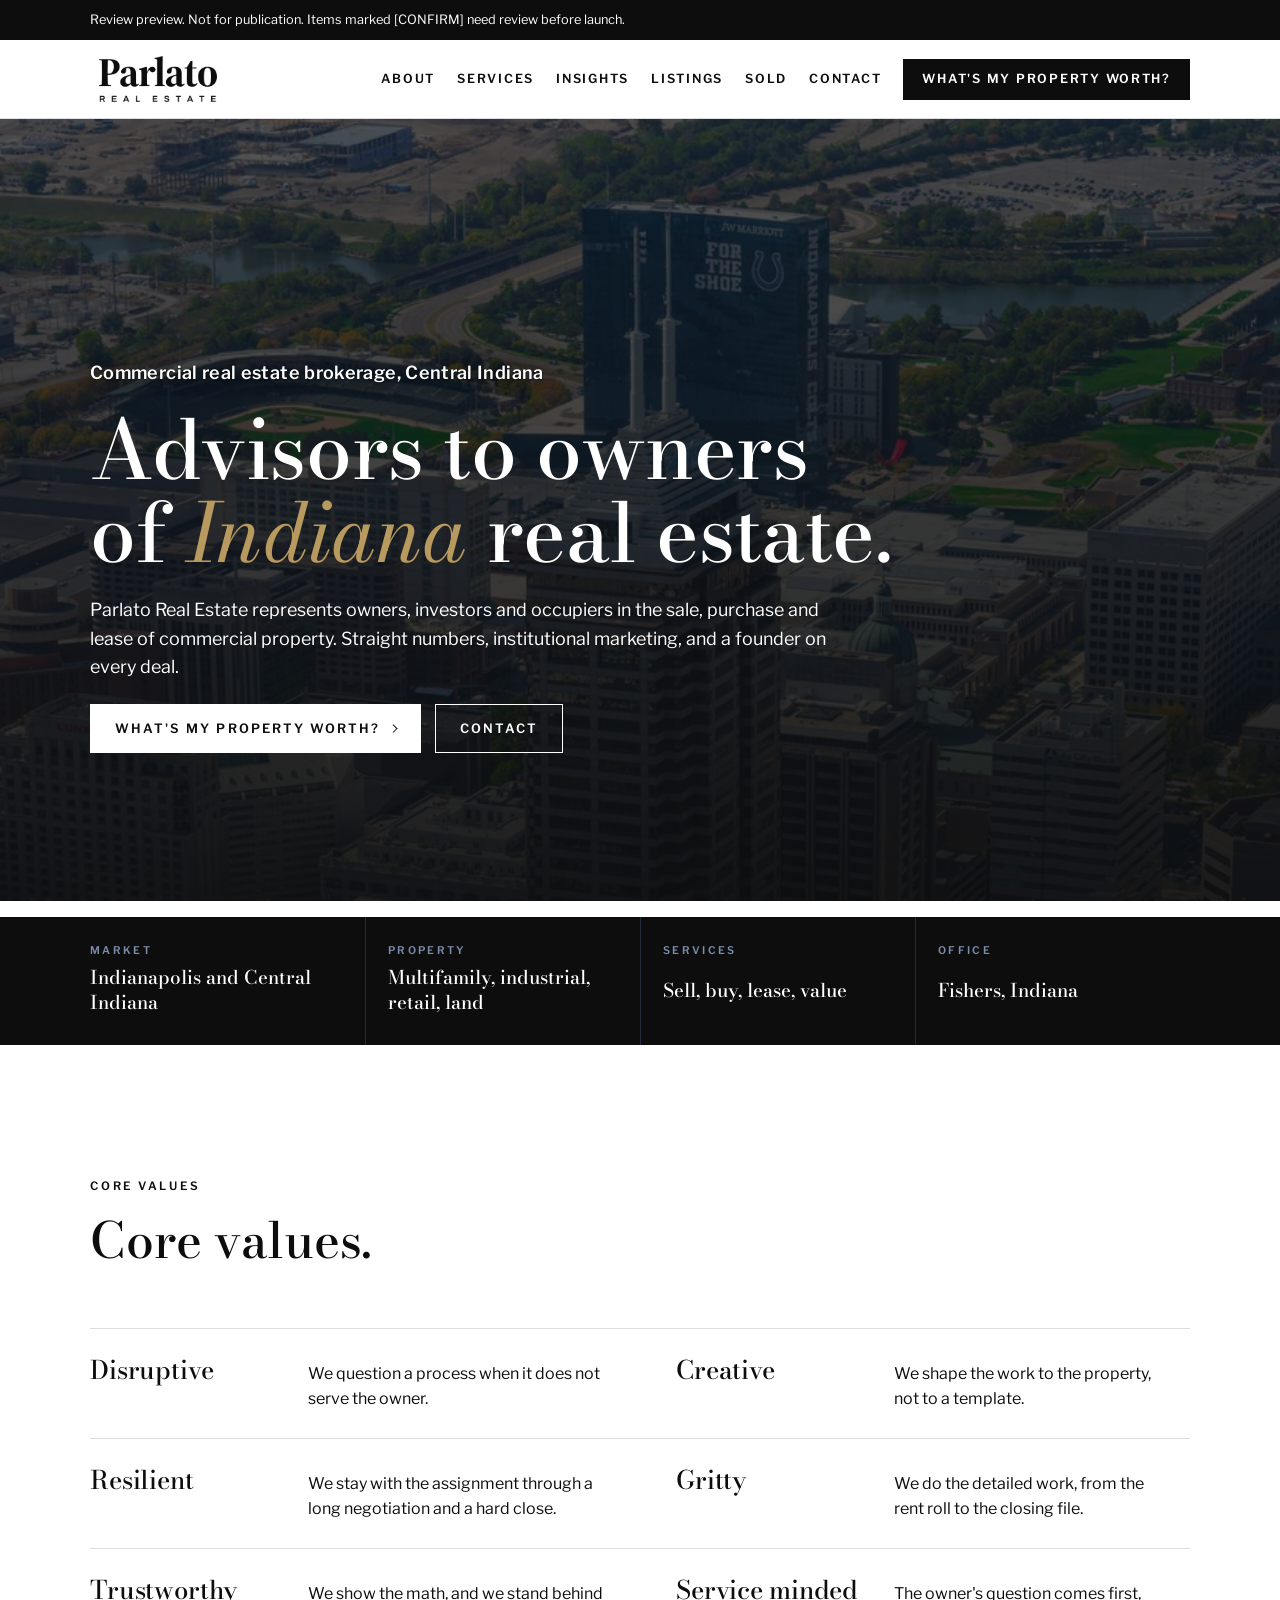
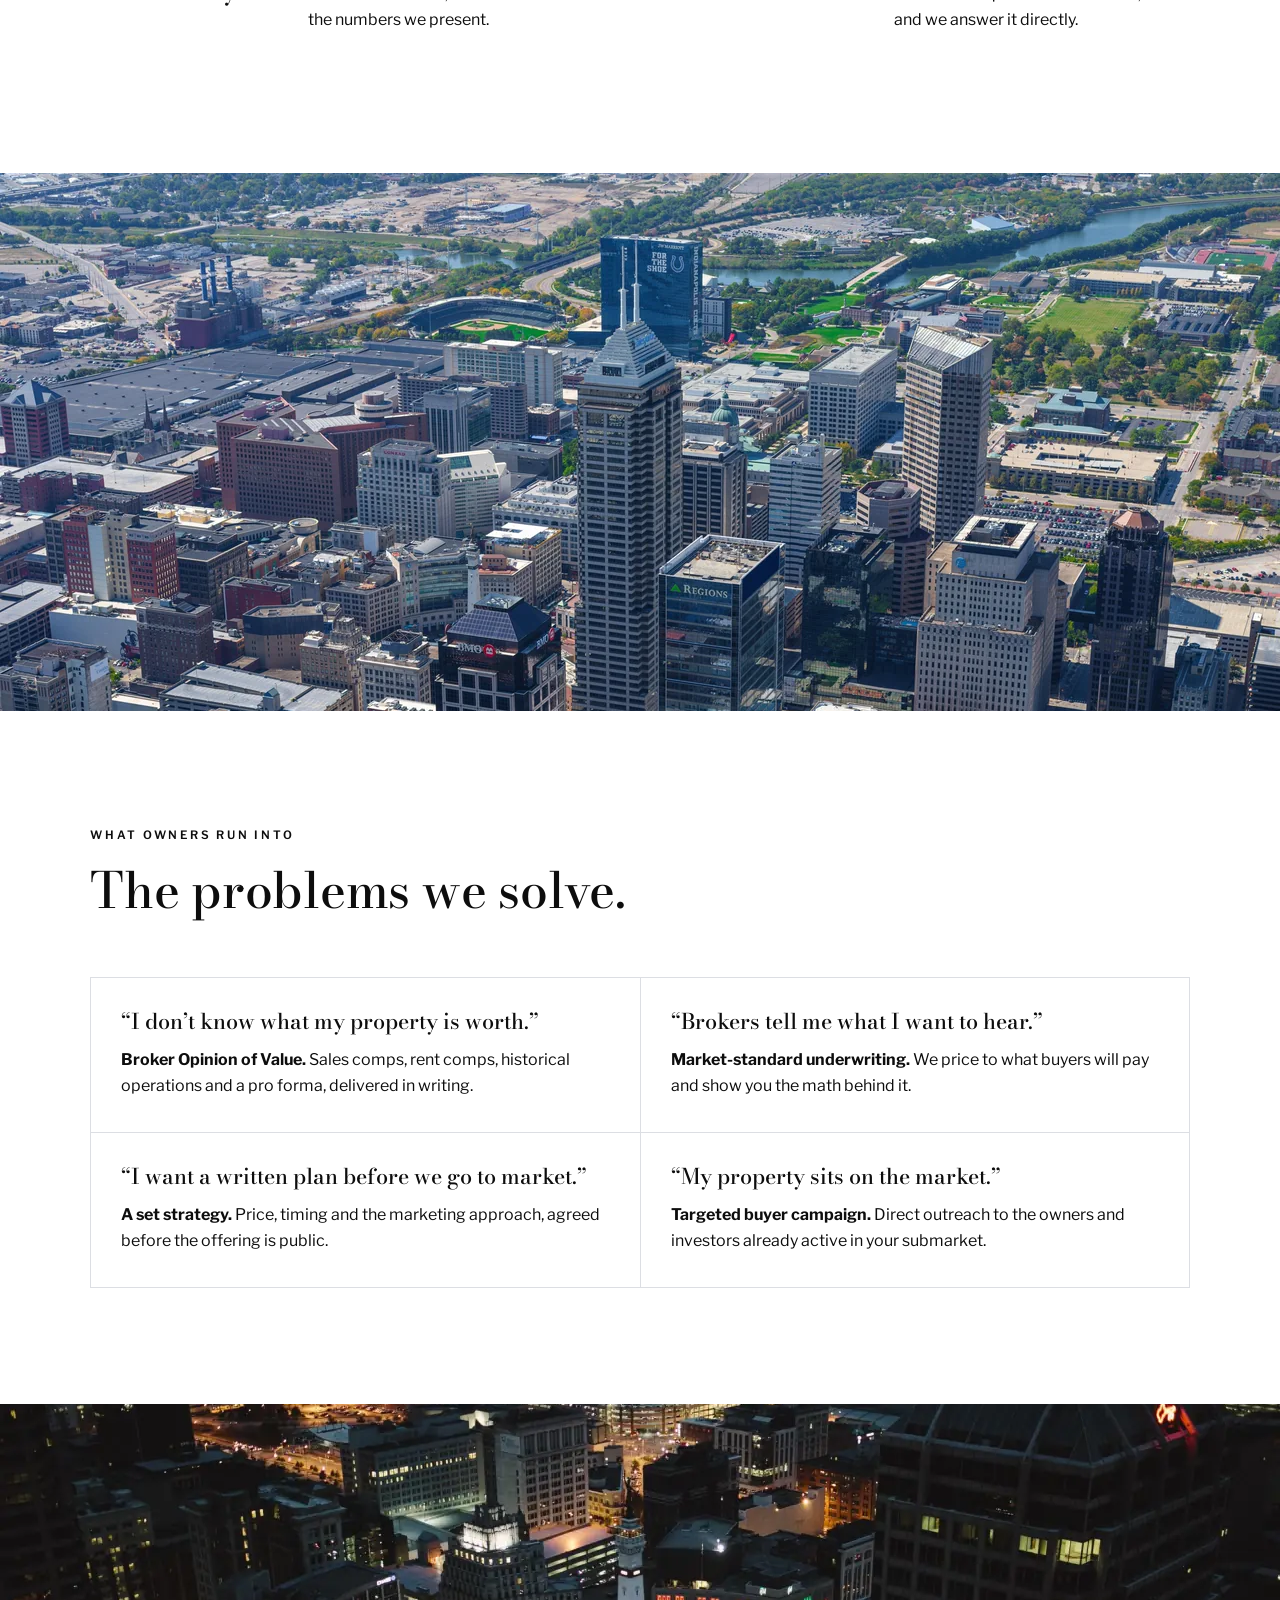
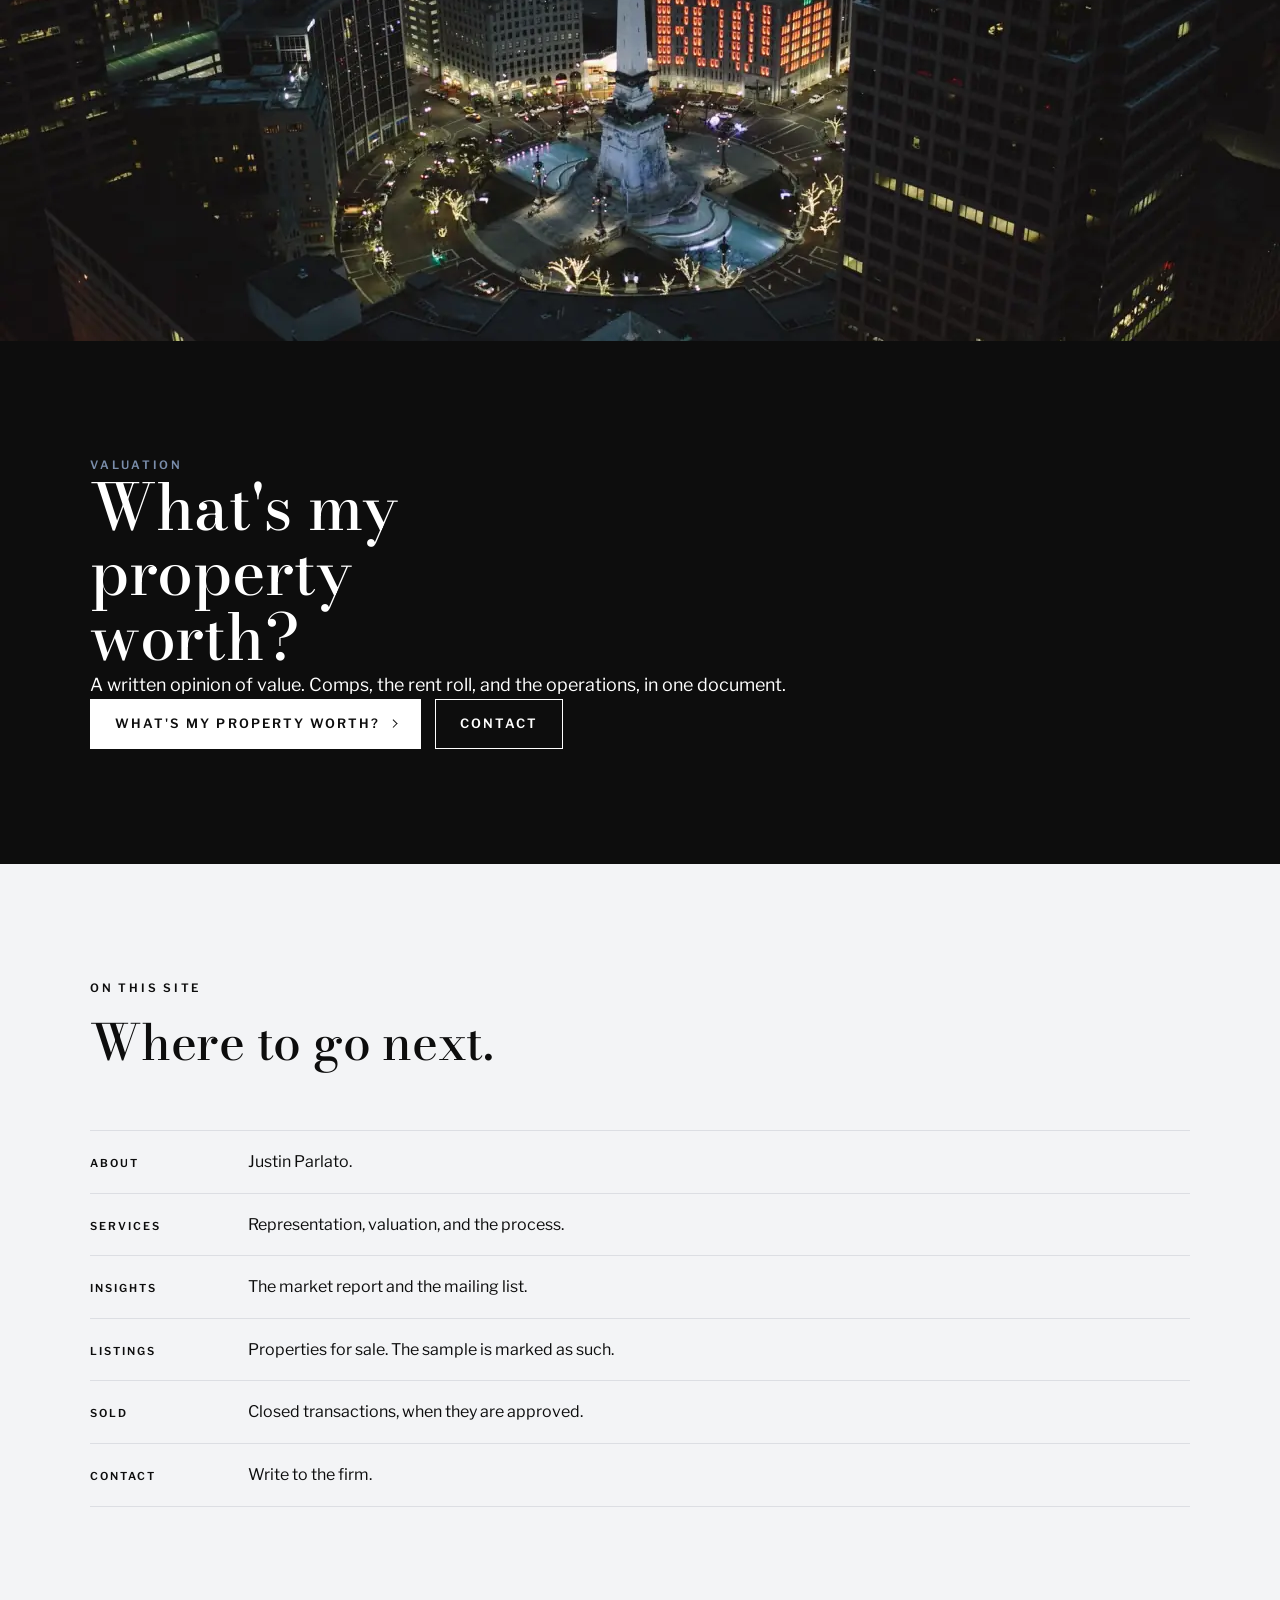
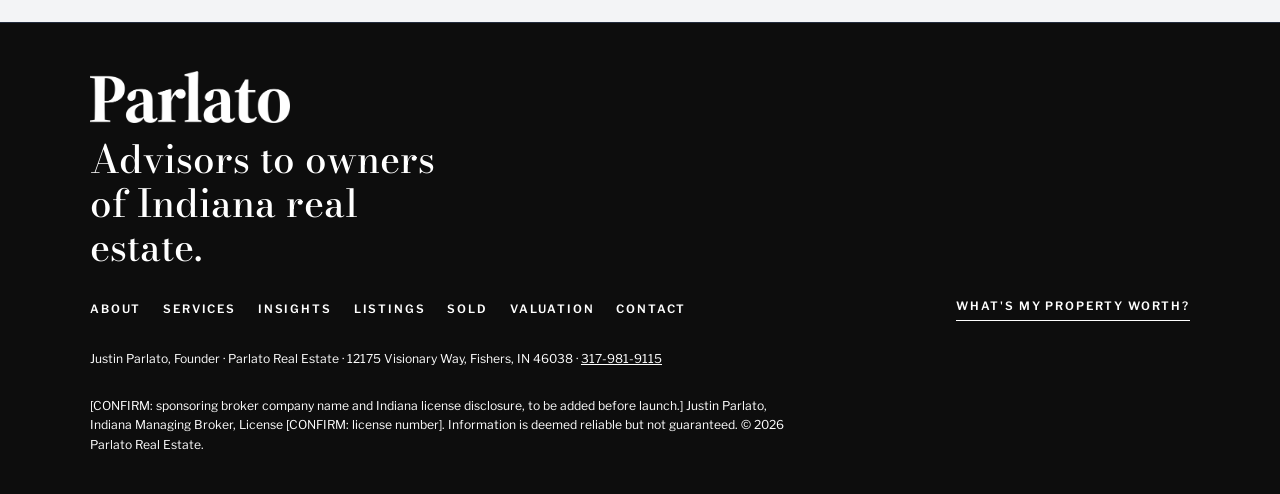
==== commit d425f4ba: "Replace the stock Indianapolis photos with Joseph's aerials. The home hero, the downtown banner, and" ====
--- a/index.html
+++ b/index.html
@@ -39,7 +39,7 @@
 
     <section class="hero-photo" aria-labelledby="hero-h">
       <!-- [PLACEHOLDER PHOTO: replace with Parlato photography] -->
-      <img class="hero-img" src="images/hero-indy-skyline-1920.webp" srcset="images/hero-indy-skyline-800.webp 800w, images/hero-indy-skyline-1280.webp 1280w, images/hero-indy-skyline-1920.webp 1920w" sizes="100vw" alt="Downtown Indianapolis skyline at sunset, a placeholder photograph" width="1920" height="1079" fetchpriority="high" decoding="async">
+      <img class="hero-img" src="images/hero-indy-skyline-1920.webp" srcset="images/hero-indy-skyline-800.webp 800w, images/hero-indy-skyline-1280.webp 1280w, images/hero-indy-skyline-1920.webp 1920w" sizes="100vw" alt="Aerial view of the downtown Indianapolis skyline, a placeholder photograph" width="1920" height="798" fetchpriority="high" decoding="async">
       <div class="hero-scrim">
         <div class="wrap hero-copy">
           <p class="eyebrow hero-kicker">Commercial real estate brokerage, Central Indiana</p>
@@ -82,7 +82,7 @@
     </section>
     <figure class="photo-band">
       <!-- [PLACEHOLDER PHOTO: replace with Parlato photography] -->
-      <img class="slot-photo" src="images/banner-indy-downtown-1280.webp" srcset="images/banner-indy-downtown-800.webp 800w, images/banner-indy-downtown-1280.webp 1280w, images/banner-indy-downtown-1920.webp 1920w" sizes="100vw" alt="Indianapolis canal with the downtown towers beyond, a placeholder photograph" width="1920" height="1082" loading="lazy" decoding="async">
+      <img class="slot-photo" src="images/banner-indy-downtown-1280.webp" srcset="images/banner-indy-downtown-800.webp 800w, images/banner-indy-downtown-1280.webp 1280w, images/banner-indy-downtown-1920.webp 1920w" sizes="100vw" alt="Aerial view of downtown Indianapolis towers and the White River, a placeholder photograph" width="1920" height="1440" loading="lazy" decoding="async">
     </figure>
     
     <section class="band" aria-labelledby="issues-h">
--- a/css/styles.css
+++ b/css/styles.css
@@ -1007,6 +1007,10 @@
   object-fit: cover;
   object-position: center 40%;
 }
+/* Skyline aerial: keep the towers in frame when a phone crops the panorama. */
+.hero-photo img.hero-img[src*="hero-indy-skyline"] { object-position: 42% center; }
+/* Downtown aerial: the river sits high in the frame, so short bands keep that edge. */
+img[src*="banner-indy-downtown"] { object-position: center 17%; }
 .photo-slot {
   position: relative;
   display: block;
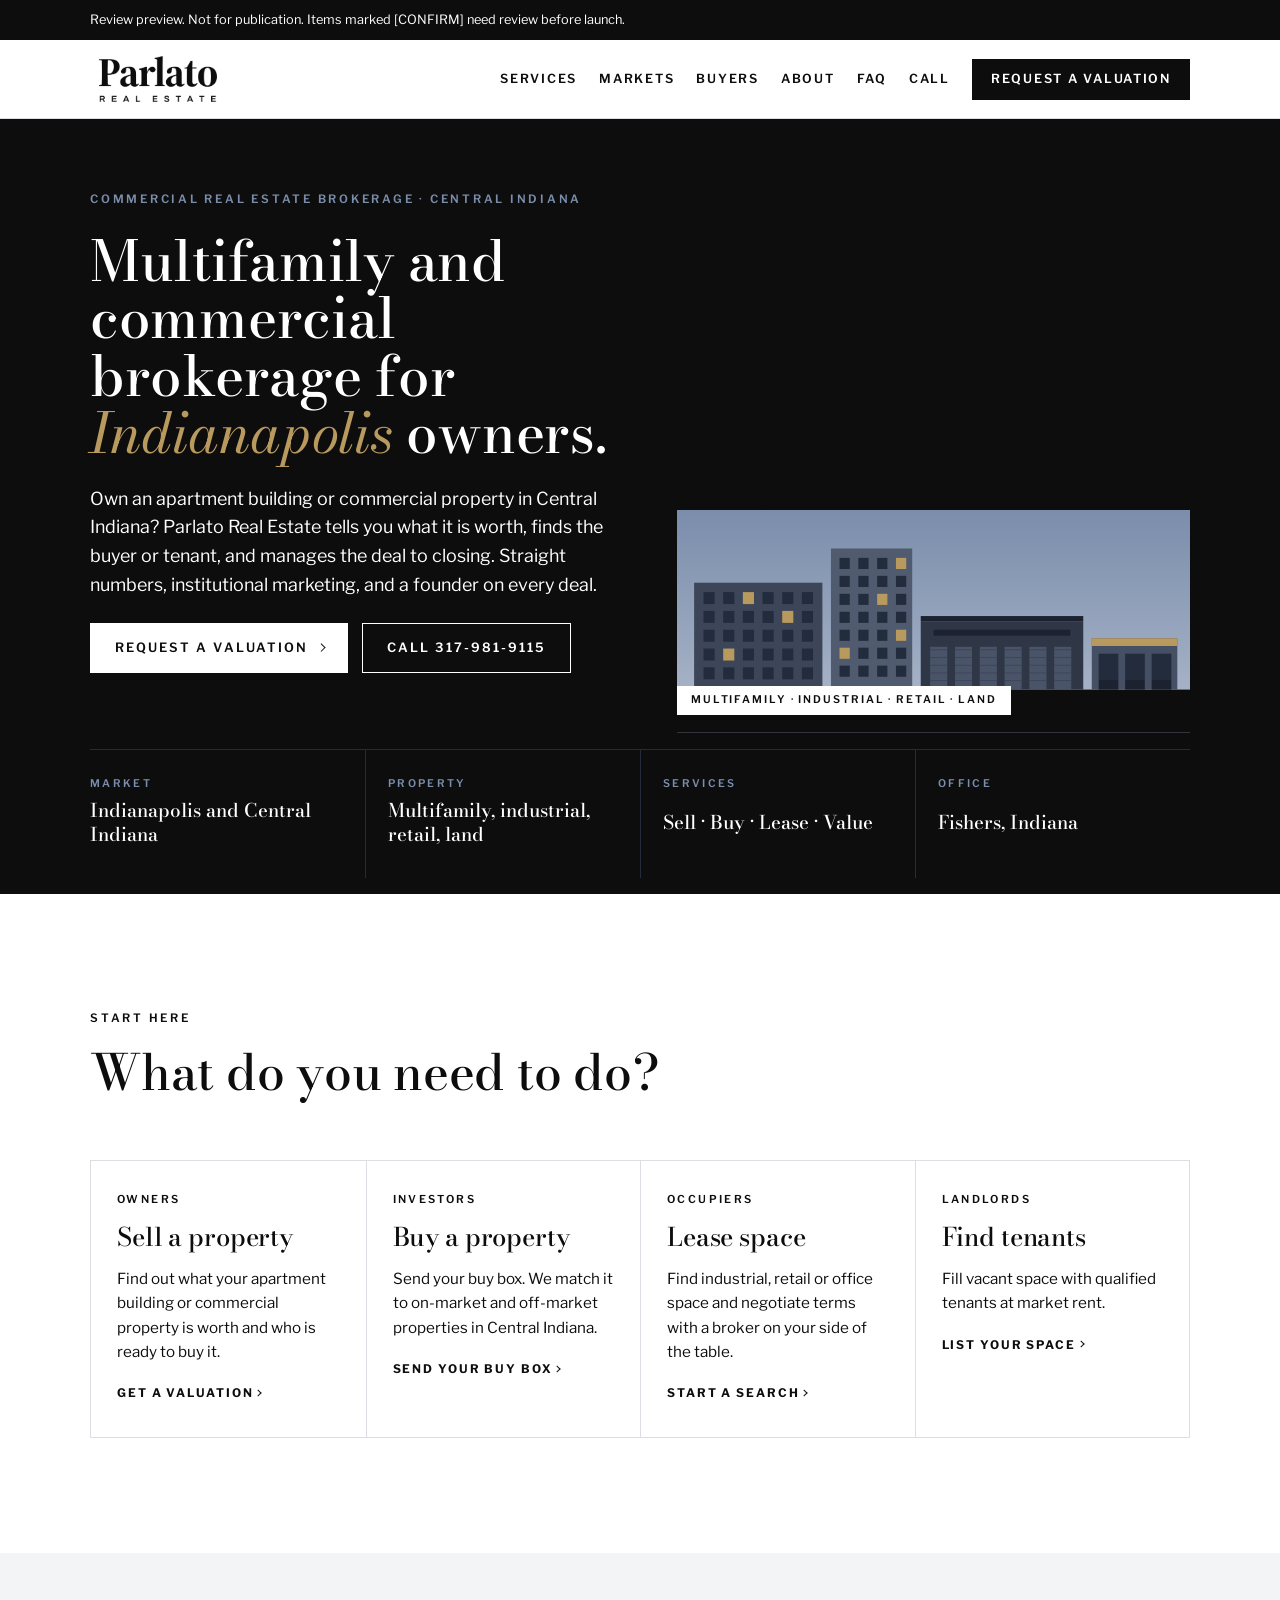
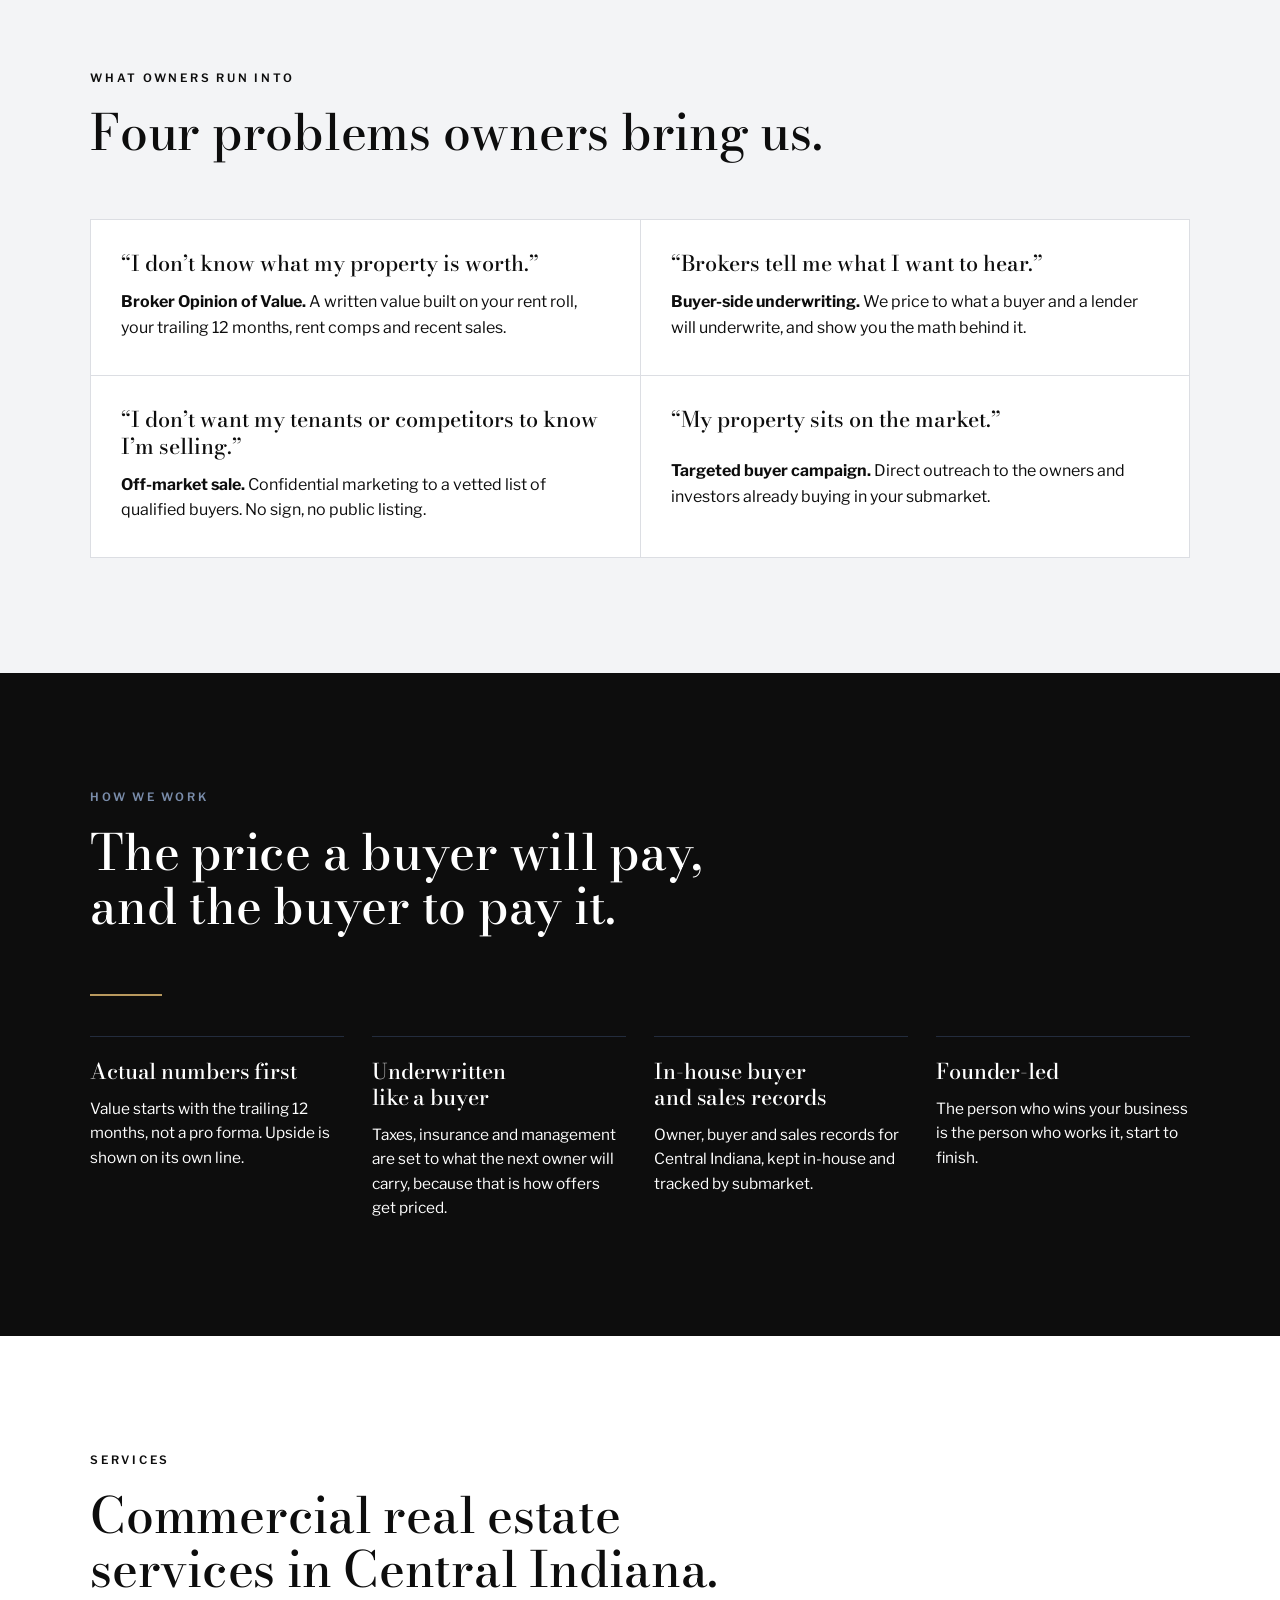
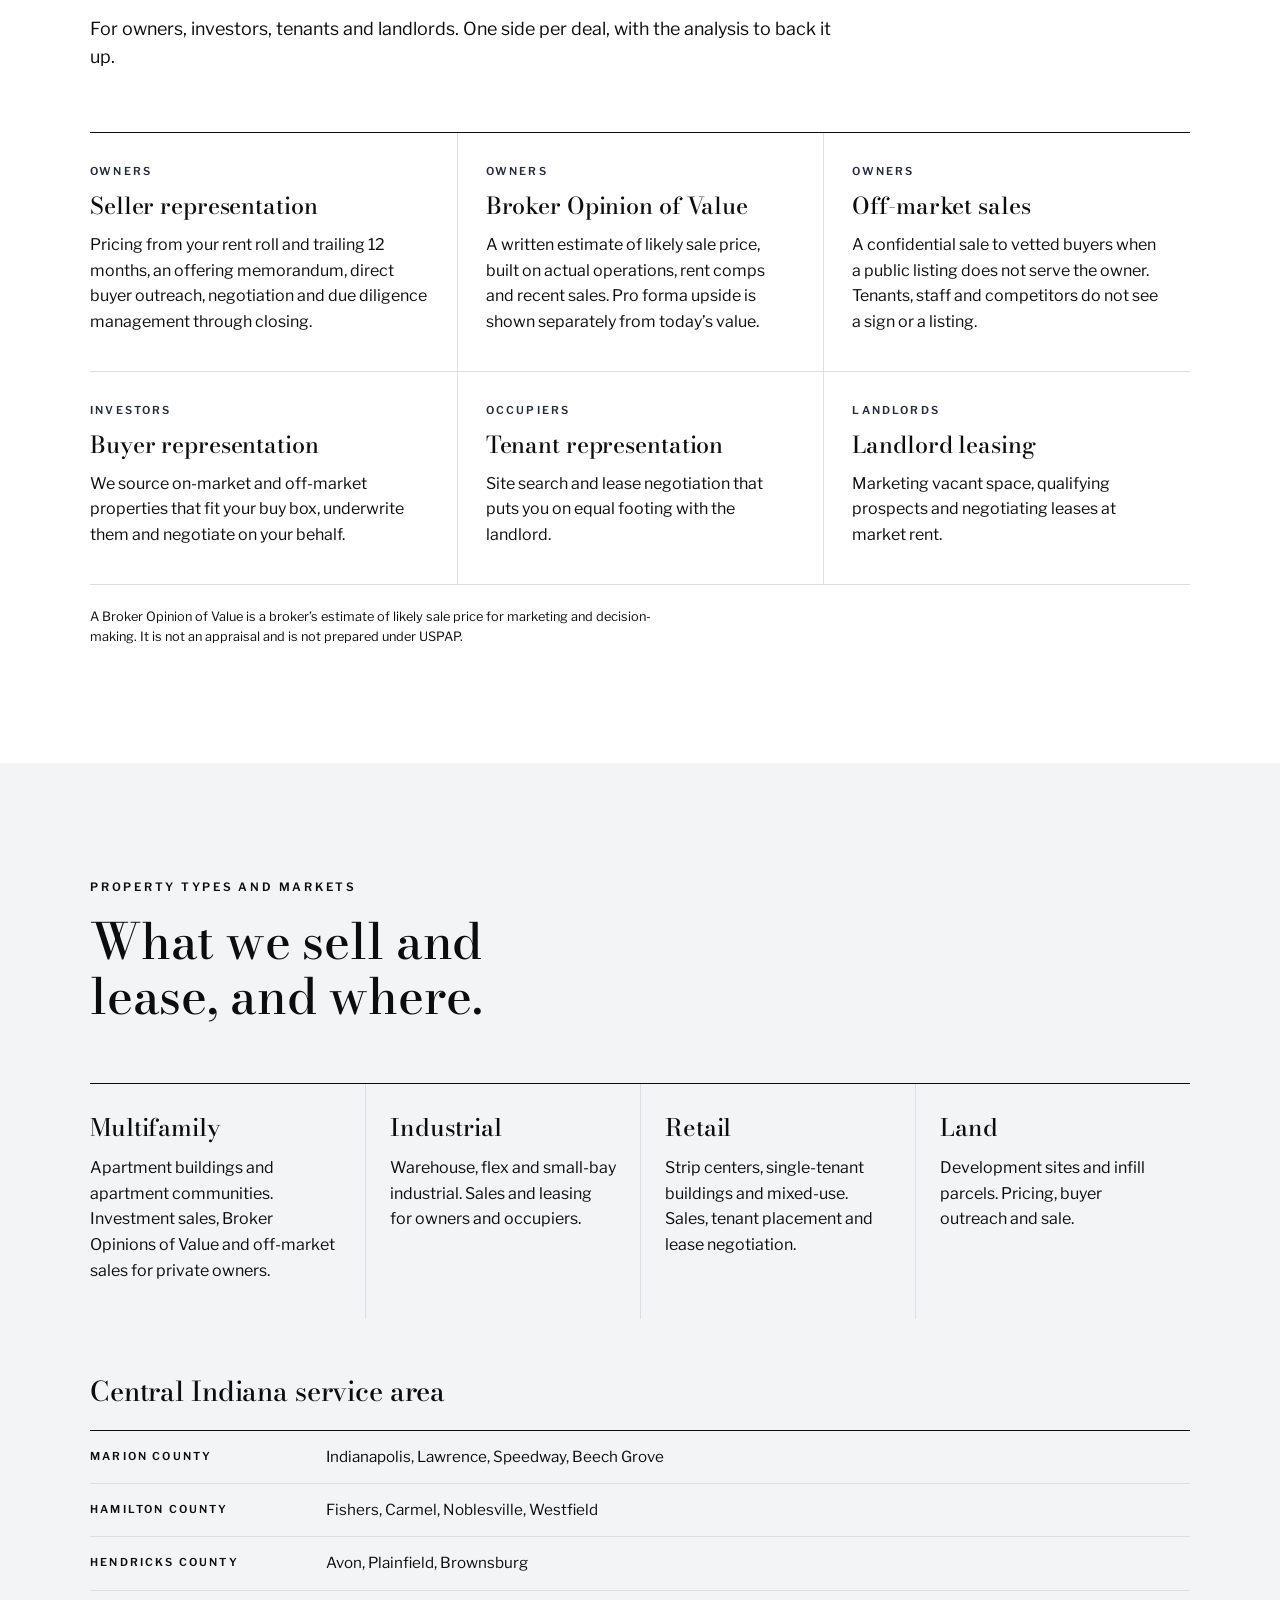
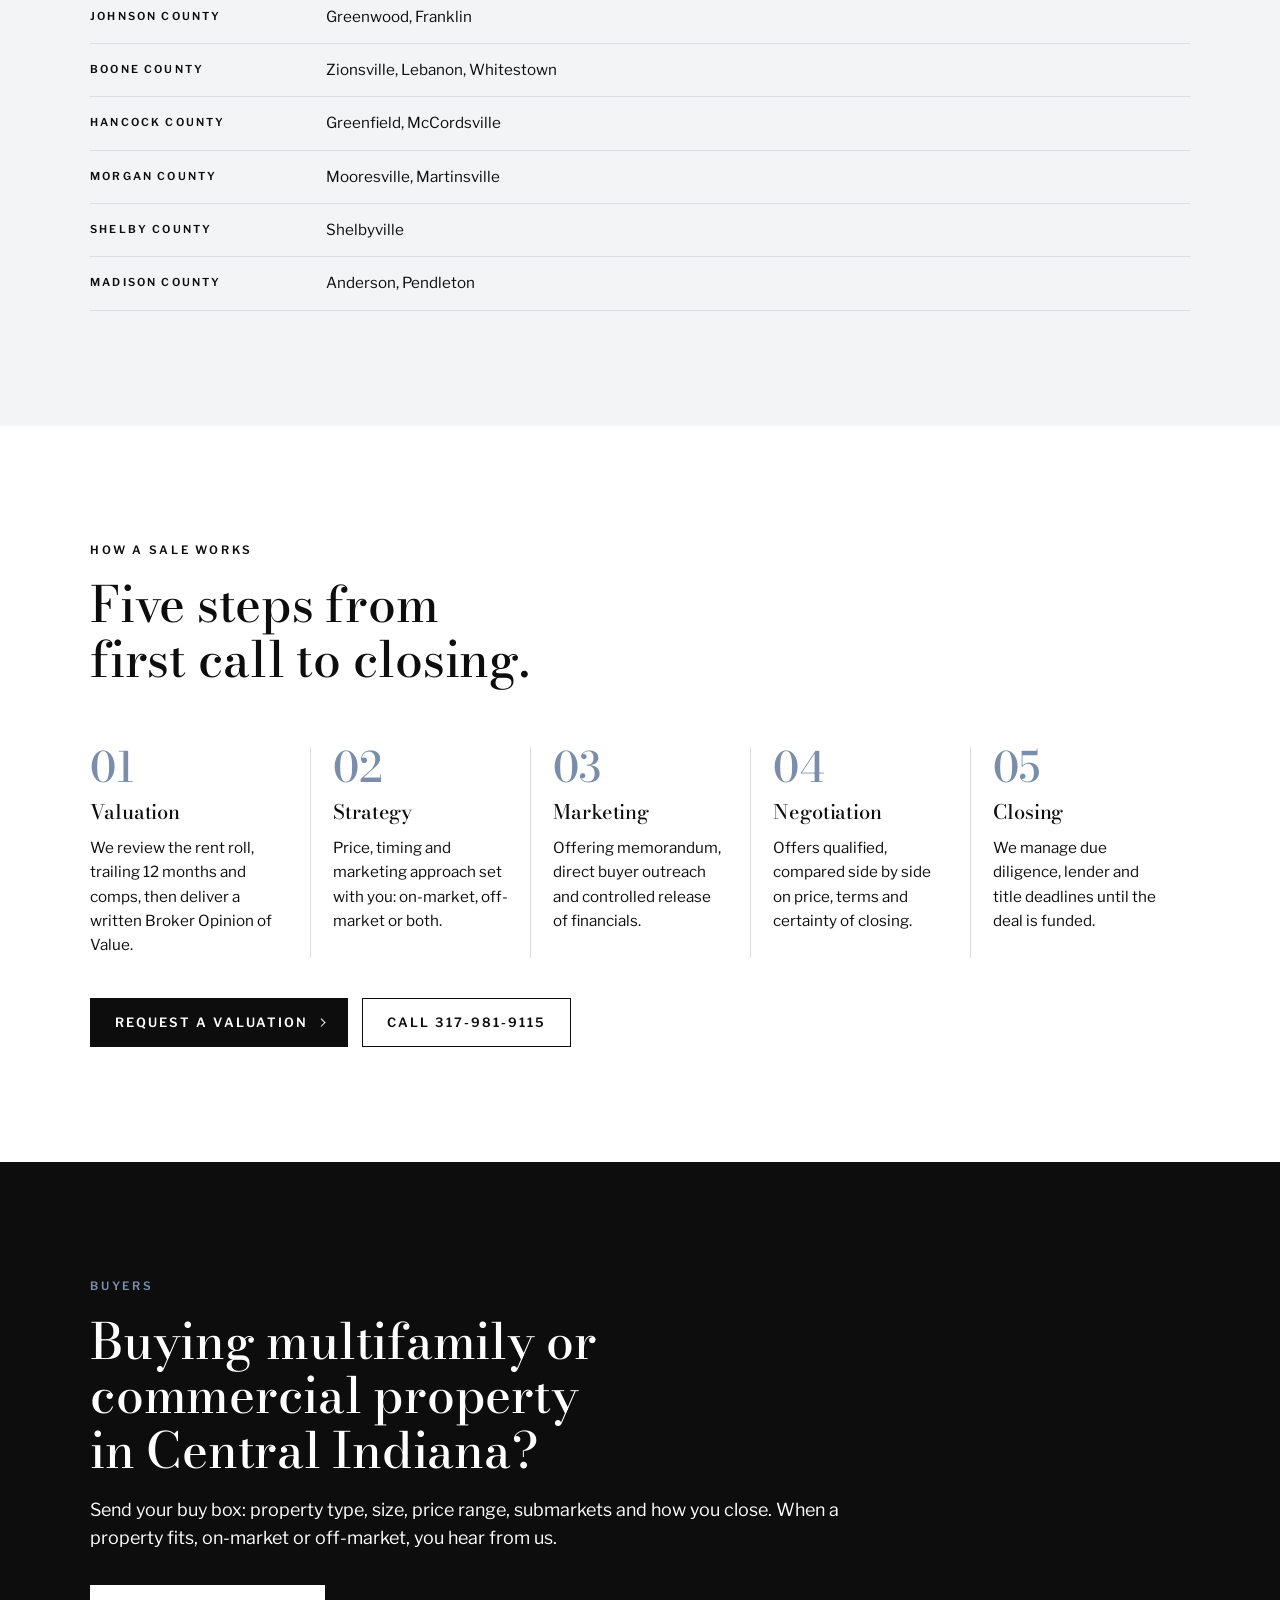
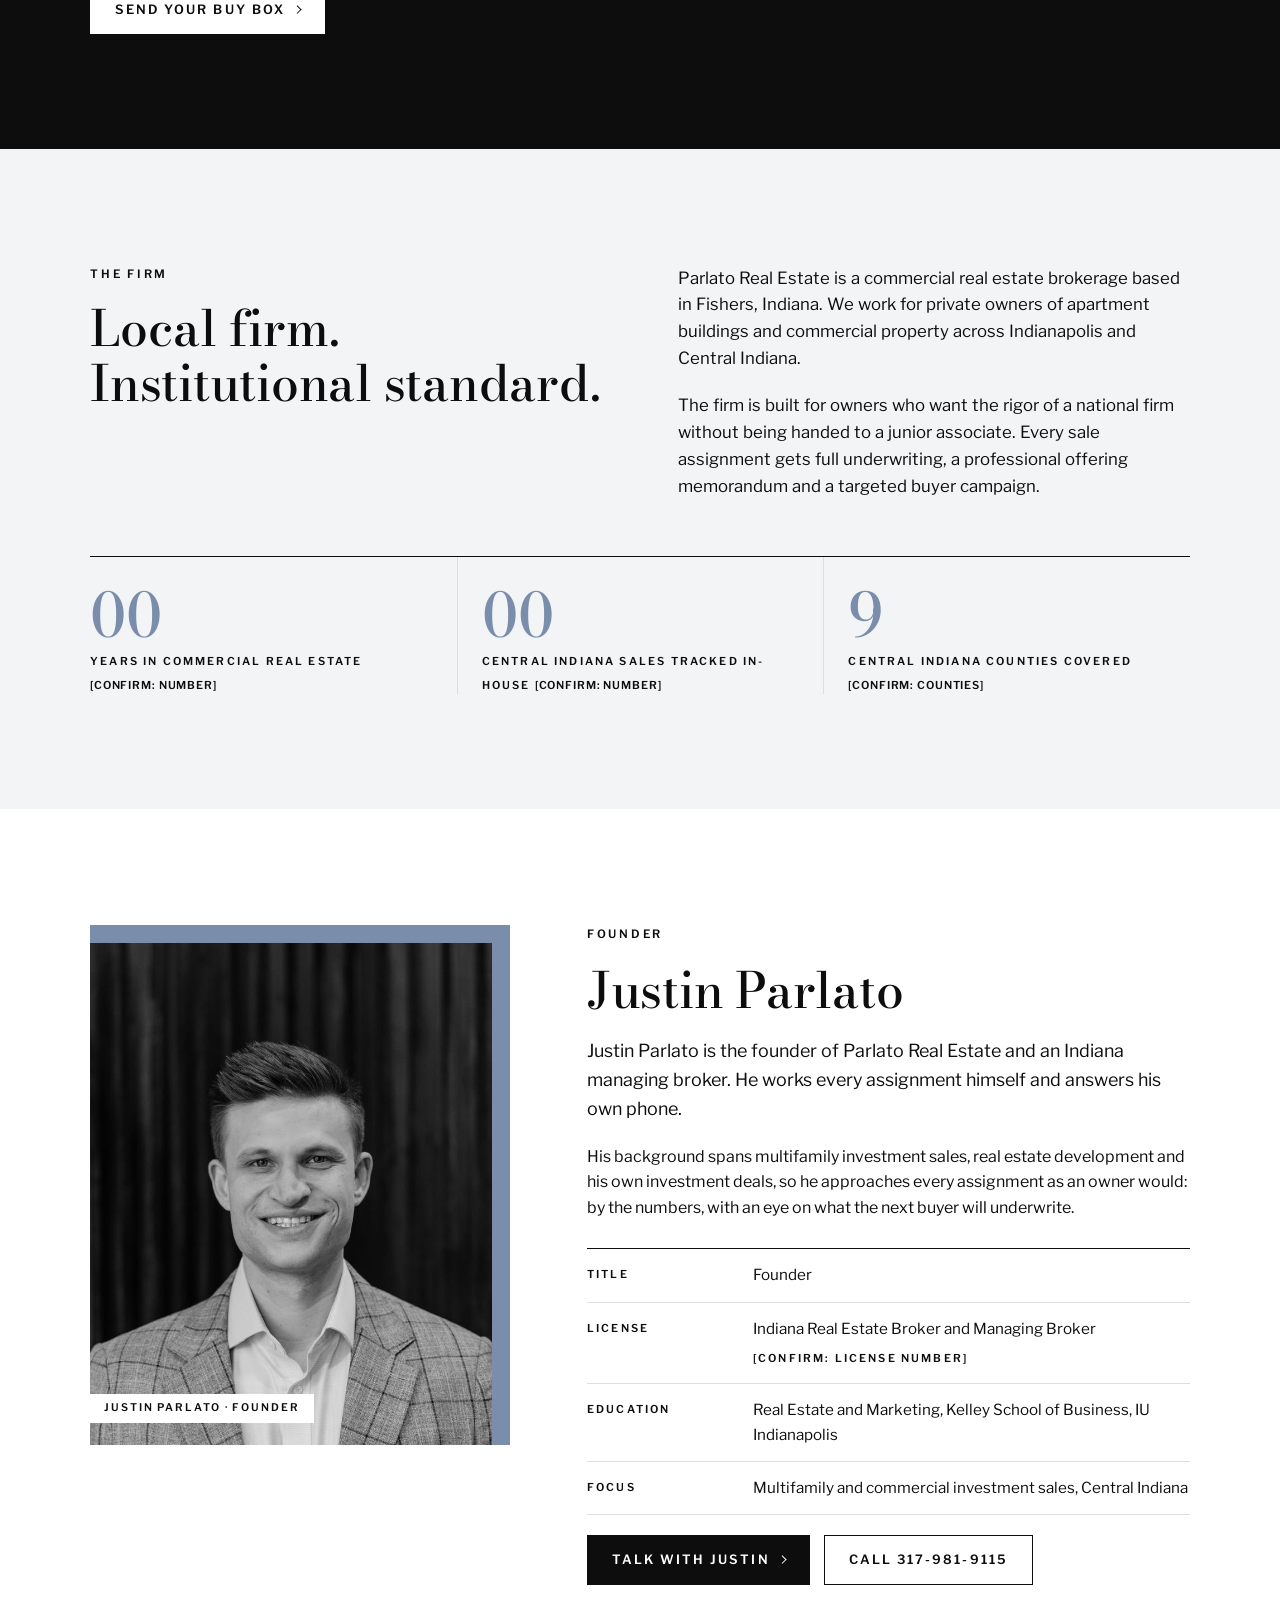
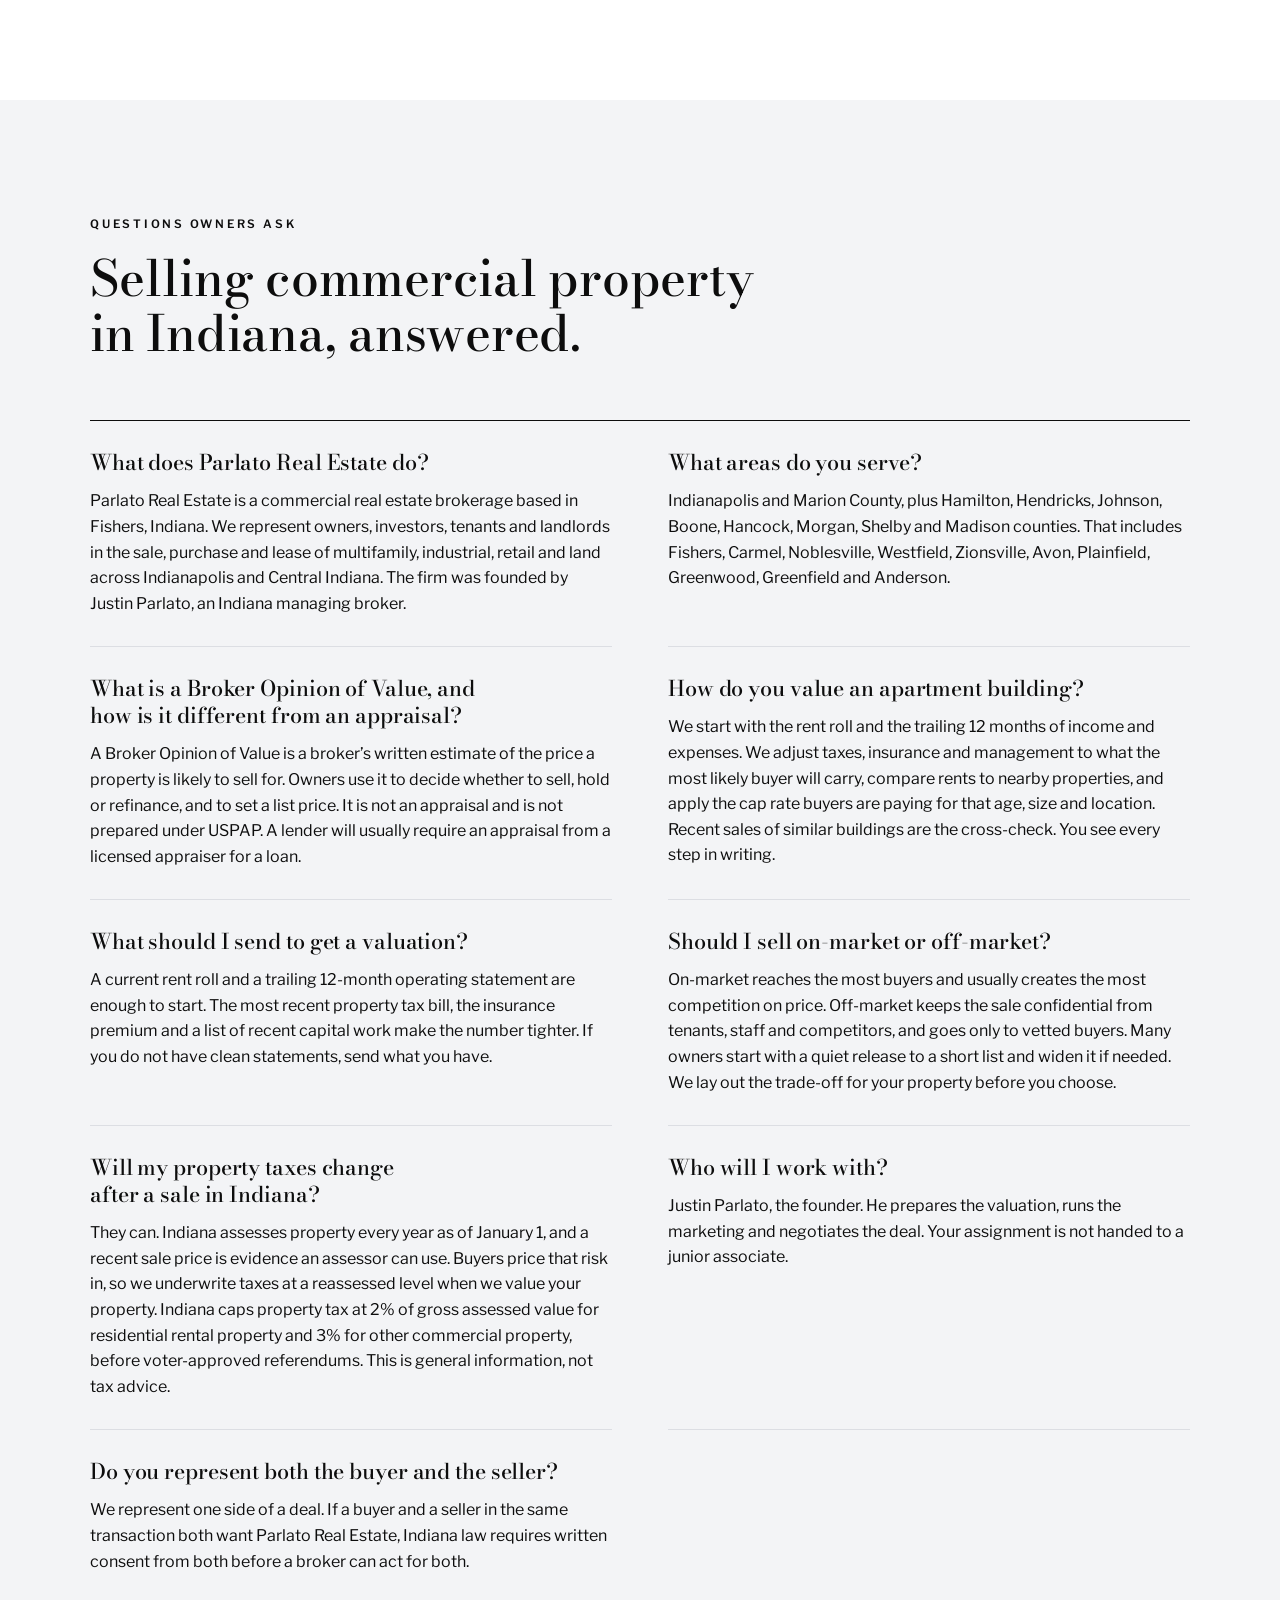
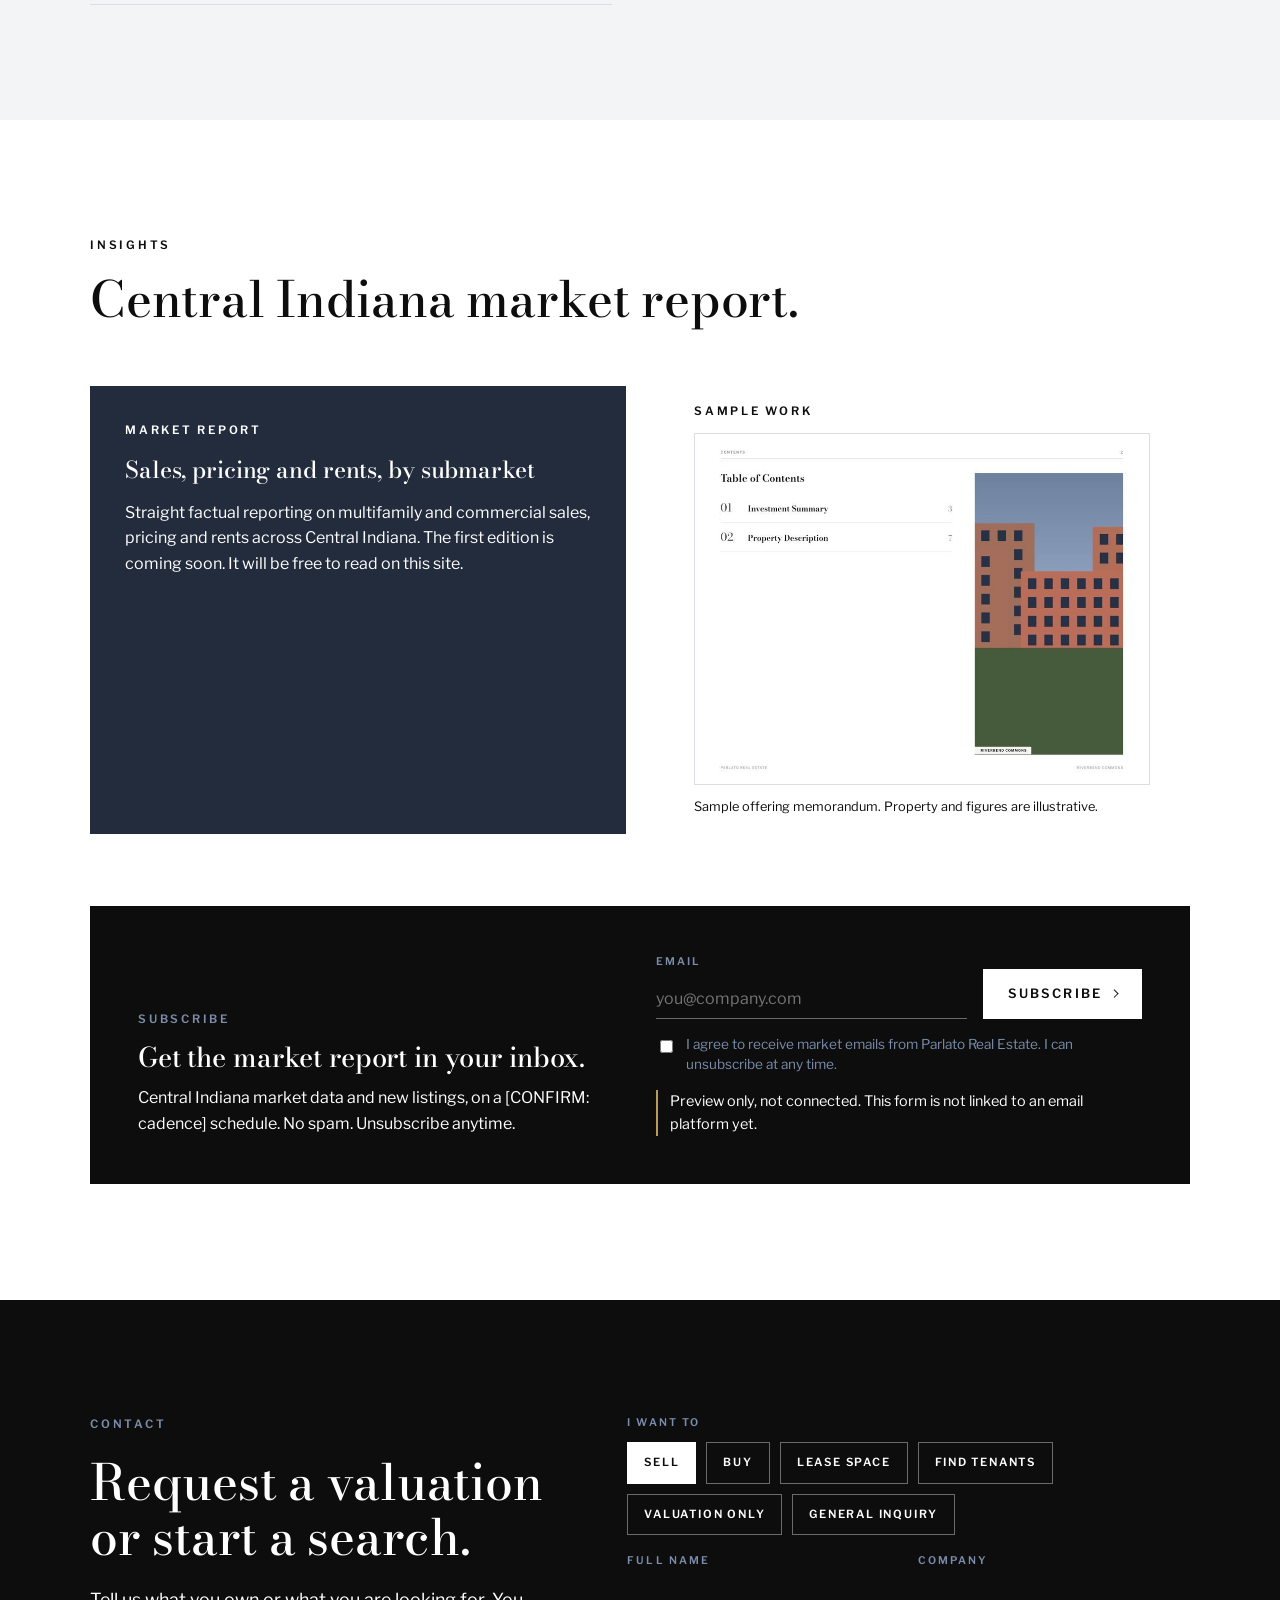
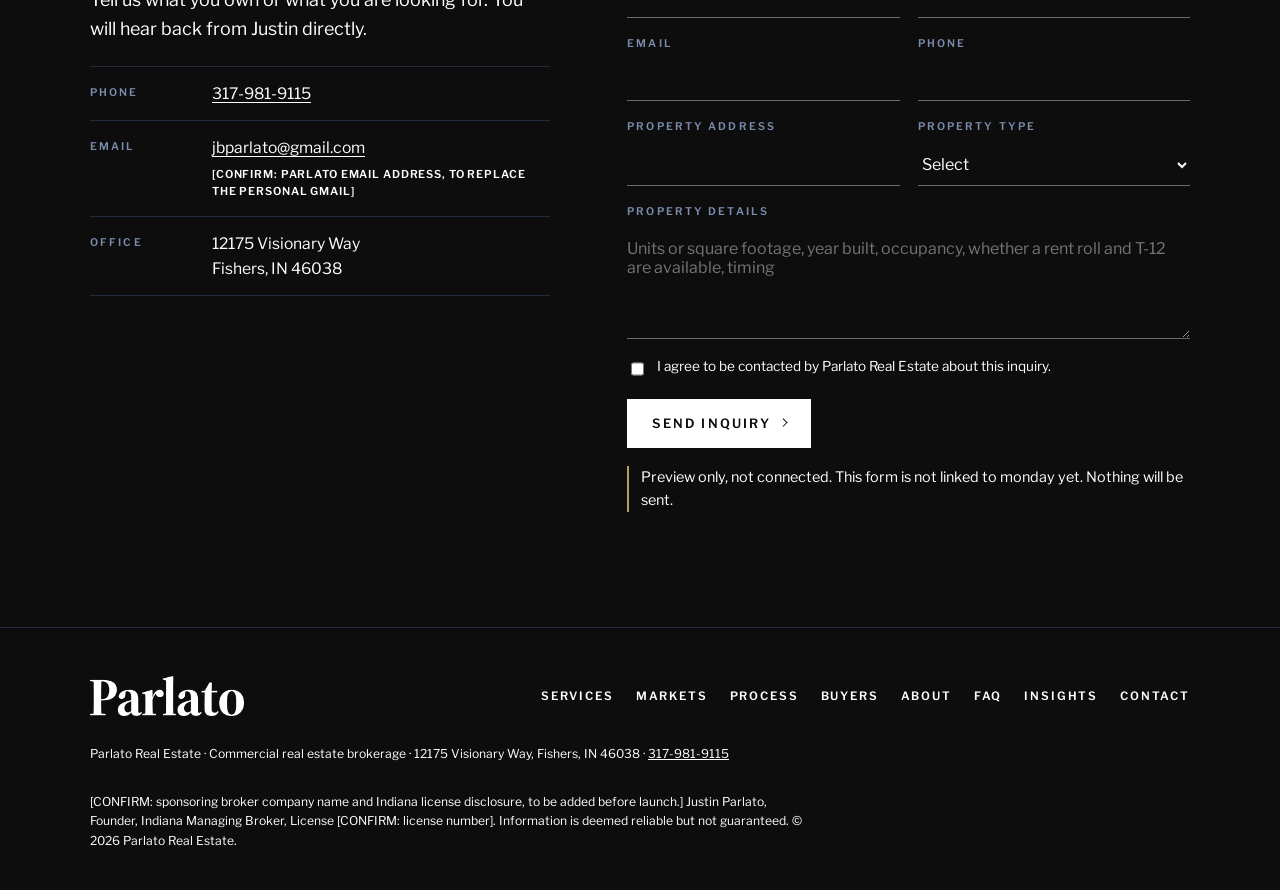
==== commit 7904da43: "Rewrite copy for web and AI search positioning (v4) Answer-first copy, FAQ with FAQPage JSON-LD, pro" ====
--- a/index.html
+++ b/index.html
@@ -3,166 +3,891 @@
 <head>
   <meta charset="utf-8">
   <meta name="viewport" content="width=device-width, initial-scale=1, viewport-fit=cover">
-  <title>Parlato Real Estate | Advisors to owners of Indiana real estate</title>
-  <meta name="description" content="Parlato Real Estate represents owners, investors and occupiers in the sale, purchase and lease of commercial property in Indianapolis and Central Indiana.">
+  <title>Indianapolis Multifamily and Commercial Real Estate Broker | Parlato</title>
+  <meta name="description" content="Parlato Real Estate is a Fishers, Indiana brokerage that sells and leases apartment buildings, industrial, retail and land across Indianapolis and Central Indiana.">
   <meta name="robots" content="noindex, nofollow">
-  <!-- [CONFIRM DOMAIN] Replace this relative canonical with the absolute URL before publication. -->
-  <link rel="canonical" href="index.html">
-  <meta property="og:title" content="Parlato Real Estate | Advisors to owners of Indiana real estate">
-  <meta property="og:description" content="Parlato Real Estate represents owners, investors and occupiers in the sale, purchase and lease of commercial property in Indianapolis and Central Indiana.">
+  <!-- Remove the robots noindex tag, then add canonical, Open Graph, and Twitter URL tags, once the domain is confirmed and publication is approved. Use [CONFIRM DOMAIN]. -->
+  <meta property="og:type" content="website">
+  <meta property="og:site_name" content="Parlato Real Estate">
+  <meta property="og:title" content="Indianapolis Multifamily and Commercial Real Estate Broker | Parlato">
+  <meta property="og:description" content="Parlato Real Estate is a Fishers, Indiana brokerage that sells and leases apartment buildings, industrial, retail and land across Indianapolis and Central Indiana.">
+  <meta property="og:image" content="images/justin-parlato.jpg">
+  <meta property="og:image:alt" content="Justin Parlato, founder of Parlato Real Estate">
+  <meta name="twitter:card" content="summary_large_image">
+  <meta name="twitter:title" content="Indianapolis Multifamily and Commercial Real Estate Broker | Parlato">
+  <meta name="twitter:description" content="Parlato Real Estate is a Fishers, Indiana brokerage that sells and leases apartment buildings, industrial, retail and land across Indianapolis and Central Indiana.">
+  <meta name="twitter:image" content="images/justin-parlato.jpg">
   <meta name="theme-color" content="#0D0D0D">
   <link rel="icon" href="images/favicon-32.png" type="image/png" sizes="32x32">
   <link rel="apple-touch-icon" href="images/apple-touch-icon.png" sizes="180x180">
   <link rel="preload" href="fonts/libre-franklin-latin-400-normal.woff2" as="font" type="font/woff2" crossorigin>
   <link rel="preload" href="fonts/bodoni-moda-latin-500-normal.woff2" as="font" type="font/woff2" crossorigin>
   <link rel="stylesheet" href="css/styles.css">
+  <!--
+    JSON-LD: Organization / RealEstateAgent, Person, and FAQPage.
+    The FAQPage text must match the visible FAQ section word for word. Edit both together.
+    Do not invent a public URL, license number, or email.
+    [CONFIRM DOMAIN] before adding url, @id with full URLs, and sameAs profile links.
+    [CONFIRM: Parlato email address, to replace the personal Gmail]
+    [CONFIRM: license number and sponsoring broker]
+    [CONFIRM: service area counties and cities]
+  -->
+  <script type="application/ld+json">
+{
+  "@context": "https://schema.org",
+  "@graph": [
+    {
+      "@type": [
+        "Organization",
+        "RealEstateAgent"
+      ],
+      "@id": "#organization",
+      "name": "Parlato Real Estate",
+      "description": "Parlato Real Estate is a Fishers, Indiana brokerage that sells and leases apartment buildings, industrial, retail and land across Indianapolis and Central Indiana.",
+      "slogan": "Straight numbers, institutional marketing, and a founder on every deal.",
+      "telephone": "+1-317-981-9115",
+      "email": "jbparlato@gmail.com",
+      "address": {
+        "@type": "PostalAddress",
+        "streetAddress": "12175 Visionary Way",
+        "addressLocality": "Fishers",
+        "addressRegion": "IN",
+        "postalCode": "46038",
+        "addressCountry": "US"
+      },
+      "areaServed": [
+        {
+          "@type": "City",
+          "name": "Indianapolis"
+        },
+        {
+          "@type": "City",
+          "name": "Fishers"
+        },
+        {
+          "@type": "AdministrativeArea",
+          "name": "Marion County, Indiana"
+        },
+        {
+          "@type": "AdministrativeArea",
+          "name": "Hamilton County, Indiana"
+        },
+        {
+          "@type": "AdministrativeArea",
+          "name": "Hendricks County, Indiana"
+        },
+        {
+          "@type": "AdministrativeArea",
+          "name": "Johnson County, Indiana"
+        },
+        {
+          "@type": "AdministrativeArea",
+          "name": "Boone County, Indiana"
+        },
+        {
+          "@type": "AdministrativeArea",
+          "name": "Hancock County, Indiana"
+        },
+        {
+          "@type": "AdministrativeArea",
+          "name": "Morgan County, Indiana"
+        },
+        {
+          "@type": "AdministrativeArea",
+          "name": "Shelby County, Indiana"
+        },
+        {
+          "@type": "AdministrativeArea",
+          "name": "Madison County, Indiana"
+        },
+        {
+          "@type": "AdministrativeArea",
+          "name": "Central Indiana"
+        }
+      ],
+      "founder": {
+        "@id": "#justin-parlato"
+      },
+      "employee": {
+        "@id": "#justin-parlato"
+      },
+      "knowsAbout": [
+        "Multifamily investment sales",
+        "Apartment building valuation",
+        "Broker Opinion of Value",
+        "Off-market commercial real estate sales",
+        "Industrial real estate",
+        "Retail real estate",
+        "Land sales",
+        "Tenant representation",
+        "Landlord leasing",
+        "Indiana property tax reassessment"
+      ],
+      "hasOfferCatalog": {
+        "@type": "OfferCatalog",
+        "name": "Commercial real estate brokerage services",
+        "itemListElement": [
+          {
+            "@type": "Offer",
+            "itemOffered": {
+              "@type": "Service",
+              "name": "Seller representation",
+              "description": "Pricing from your rent roll and trailing 12 months, an offering memorandum, direct buyer outreach, negotiation and due diligence management through closing.",
+              "areaServed": "Central Indiana"
+            }
+          },
+          {
+            "@type": "Offer",
+            "itemOffered": {
+              "@type": "Service",
+              "name": "Broker Opinion of Value",
+              "description": "A written estimate of likely sale price, built on actual operations, rent comps and recent sales. Pro forma upside is shown separately from today's value.",
+              "areaServed": "Central Indiana"
+            }
+          },
+          {
+            "@type": "Offer",
+            "itemOffered": {
+              "@type": "Service",
+              "name": "Off-market sales",
+              "description": "A confidential sale to vetted buyers when a public listing does not serve the owner. Tenants, staff and competitors do not see a sign or a listing.",
+              "areaServed": "Central Indiana"
+            }
+          },
+          {
+            "@type": "Offer",
+            "itemOffered": {
+              "@type": "Service",
+              "name": "Buyer representation",
+              "description": "We source on-market and off-market properties that fit your buy box, underwrite them and negotiate on your behalf.",
+              "areaServed": "Central Indiana"
+            }
+          },
+          {
+            "@type": "Offer",
+            "itemOffered": {
+              "@type": "Service",
+              "name": "Tenant representation",
+              "description": "Site search and lease negotiation that puts you on equal footing with the landlord.",
+              "areaServed": "Central Indiana"
+            }
+          },
+          {
+            "@type": "Offer",
+            "itemOffered": {
+              "@type": "Service",
+              "name": "Landlord leasing",
+              "description": "Marketing vacant space, qualifying prospects and negotiating leases at market rent.",
+              "areaServed": "Central Indiana"
+            }
+          }
+        ]
+      }
+    },
+    {
+      "@type": "Person",
+      "@id": "#justin-parlato",
+      "name": "Justin Parlato",
+      "jobTitle": "Founder and Managing Broker",
+      "description": "Justin Parlato is the founder of Parlato Real Estate and an Indiana real estate managing broker focused on multifamily and commercial investment sales in Central Indiana.",
+      "worksFor": {
+        "@id": "#organization"
+      },
+      "image": "images/justin-parlato.jpg",
+      "telephone": "+1-317-981-9115",
+      "email": "jbparlato@gmail.com",
+      "address": {
+        "@type": "PostalAddress",
+        "streetAddress": "12175 Visionary Way",
+        "addressLocality": "Fishers",
+        "addressRegion": "IN",
+        "postalCode": "46038",
+        "addressCountry": "US"
+      },
+      "alumniOf": {
+        "@type": "CollegeOrUniversity",
+        "name": "Kelley School of Business, IU Indianapolis"
+      },
+      "knowsAbout": [
+        "Multifamily investment sales",
+        "Commercial real estate underwriting",
+        "Real estate development",
+        "Central Indiana real estate"
+      ]
+    },
+    {
+      "@type": "FAQPage",
+      "@id": "#faq",
+      "mainEntity": [
+        {
+          "@type": "Question",
+          "name": "What does Parlato Real Estate do?",
+          "acceptedAnswer": {
+            "@type": "Answer",
+            "text": "Parlato Real Estate is a commercial real estate brokerage based in Fishers, Indiana. We represent owners, investors, tenants and landlords in the sale, purchase and lease of multifamily, industrial, retail and land across Indianapolis and Central Indiana. The firm was founded by Justin Parlato, an Indiana managing broker."
+          }
+        },
+        {
+          "@type": "Question",
+          "name": "What areas do you serve?",
+          "acceptedAnswer": {
+            "@type": "Answer",
+            "text": "Indianapolis and Marion County, plus Hamilton, Hendricks, Johnson, Boone, Hancock, Morgan, Shelby and Madison counties. That includes Fishers, Carmel, Noblesville, Westfield, Zionsville, Avon, Plainfield, Greenwood, Greenfield and Anderson."
+          }
+        },
+        {
+          "@type": "Question",
+          "name": "What is a Broker Opinion of Value, and how is it different from an appraisal?",
+          "acceptedAnswer": {
+            "@type": "Answer",
+            "text": "A Broker Opinion of Value is a broker's written estimate of the price a property is likely to sell for. Owners use it to decide whether to sell, hold or refinance, and to set a list price. It is not an appraisal and is not prepared under USPAP. A lender will usually require an appraisal from a licensed appraiser for a loan."
+          }
+        },
+        {
+          "@type": "Question",
+          "name": "How do you value an apartment building?",
+          "acceptedAnswer": {
+            "@type": "Answer",
+            "text": "We start with the rent roll and the trailing 12 months of income and expenses. We adjust taxes, insurance and management to what the most likely buyer will carry, compare rents to nearby properties, and apply the cap rate buyers are paying for that age, size and location. Recent sales of similar buildings are the cross-check. You see every step in writing."
+          }
+        },
+        {
+          "@type": "Question",
+          "name": "What should I send to get a valuation?",
+          "acceptedAnswer": {
+            "@type": "Answer",
+            "text": "A current rent roll and a trailing 12-month operating statement are enough to start. The most recent property tax bill, the insurance premium and a list of recent capital work make the number tighter. If you do not have clean statements, send what you have."
+          }
+        },
+        {
+          "@type": "Question",
+          "name": "Should I sell on-market or off-market?",
+          "acceptedAnswer": {
+            "@type": "Answer",
+            "text": "On-market reaches the most buyers and usually creates the most competition on price. Off-market keeps the sale confidential from tenants, staff and competitors, and goes only to vetted buyers. Many owners start with a quiet release to a short list and widen it if needed. We lay out the trade-off for your property before you choose."
+          }
+        },
+        {
+          "@type": "Question",
+          "name": "Will my property taxes change after a sale in Indiana?",
+          "acceptedAnswer": {
+            "@type": "Answer",
+            "text": "They can. Indiana assesses property every year as of January 1, and a recent sale price is evidence an assessor can use. Buyers price that risk in, so we underwrite taxes at a reassessed level when we value your property. Indiana caps property tax at 2% of gross assessed value for residential rental property and 3% for other commercial property, before voter-approved referendums. This is general information, not tax advice."
+          }
+        },
+        {
+          "@type": "Question",
+          "name": "Who will I work with?",
+          "acceptedAnswer": {
+            "@type": "Answer",
+            "text": "Justin Parlato, the founder. He prepares the valuation, runs the marketing and negotiates the deal. Your assignment is not handed to a junior associate."
+          }
+        },
+        {
+          "@type": "Question",
+          "name": "Do you represent both the buyer and the seller?",
+          "acceptedAnswer": {
+            "@type": "Answer",
+            "text": "We represent one side of a deal. If a buyer and a seller in the same transaction both want Parlato Real Estate, Indiana law requires written consent from both before a broker can act for both."
+          }
+        }
+      ]
+    }
+  ]
+}
+  </script>
 </head>
 <body>
-<a class="skip-link" href="#main">Skip to main content</a>
+  <a class="skip-link" href="#main">Skip to main content</a>
   <div class="review-banner">
     <div class="wrap">Review preview. Not for publication. Items marked [CONFIRM] need review before launch.</div>
   </div>
+
   <header class="site-head">
     <div class="wrap">
-      <a class="logo" href="index.html" aria-label="Parlato Real Estate home">
+      <!-- Default 15a full lockup, black, on a semi-opaque white plate. Shown once in the header, not repeated in the hero. Do not recolour, stretch, outline, or add effects. -->
+      <a class="logo" href="#top" aria-label="Parlato Real Estate home">
         <span class="logo-plate">
           <img src="images/logo-15a-black.png" alt="Parlato Real Estate" width="640" height="250">
         </span>
       </a>
       <button class="nav-toggle" id="navToggle" type="button" aria-expanded="false" aria-controls="nav">Menu</button>
       <nav class="nav" id="nav" aria-label="Primary">
-        <a href="about.html">About</a><a href="services.html">Services</a><a href="insights.html">Insights</a><a href="listings.html">Listings</a><a href="sold.html">Sold</a><a href="contact.html">Contact</a><a class="btn solid" href="valuation.html">What's my property worth?</a>
+        <a href="#services">Services</a>
+        <a href="#markets">Markets</a>
+        <a href="#buyers">Buyers</a>
+        <a href="#founder">About</a>
+        <a href="#faq">FAQ</a>
+        <a href="tel:+13179819115">Call</a>
+        <a class="btn solid" href="#contact" data-intent="Valuation only">Request a Valuation</a>
       </nav>
     </div>
   </header>
-<main id="main">
-
-    <section class="hero-photo" aria-labelledby="hero-h">
-      <!-- [PLACEHOLDER PHOTO: replace with Parlato photography] -->
-      <img class="hero-img" src="images/hero-indy-skyline-1920.webp" srcset="images/hero-indy-skyline-800.webp 800w, images/hero-indy-skyline-1280.webp 1280w, images/hero-indy-skyline-1920.webp 1920w" sizes="100vw" alt="Aerial view of the downtown Indianapolis skyline, a placeholder photograph" width="1920" height="798" fetchpriority="high" decoding="async">
-      <div class="hero-scrim">
-        <div class="wrap hero-copy">
-          <p class="eyebrow hero-kicker">Commercial real estate brokerage, Central Indiana</p>
-          <h1 id="hero-h">Advisors to owners of <em>Indiana</em> real estate.</h1>
-          <p class="lede">Parlato Real Estate represents owners, investors and occupiers in the sale, purchase and lease of commercial property. Straight numbers, institutional marketing, and a founder on every deal.</p>
-          <!-- Claim kept from the draft and flagged for verification: "a founder on every deal." -->
-          <div class="cta-row">
-            <a class="btn solid" href="valuation.html">What's my property worth? <span class="arrow" aria-hidden="true"></span></a>
-            <a class="btn" href="contact.html">Contact</a>
-          </div>
-        </div>
-      </div>
-    </section>
-    <div class="strip-band">
-      <div class="wrap">
+
+  <main id="main">
+    <section class="hero" id="top" aria-labelledby="hero-h">
+      <div class="wrap">
+        <div class="hero-grid">
+          <div class="hero-copy">
+            <p class="eyebrow">Commercial Real Estate Brokerage · Central Indiana</p>
+            <h1 id="hero-h">Multifamily and commercial brokerage for <em>Indianapolis</em> owners.</h1>
+            <p class="lede">Own an apartment building or commercial property in Central Indiana? Parlato Real Estate tells you what it is worth, finds the buyer or tenant, and manages the deal to closing. Straight numbers, institutional marketing, and a founder on every deal.</p>
+            <!-- Claim flagged for verification: "a founder on every deal." This line is also the example line in the Nov 9 brand guide. -->
+            <div class="cta-row">
+              <a class="btn solid" href="#contact" data-intent="Valuation only">Request a Valuation <span class="arrow" aria-hidden="true"></span></a>
+              <a class="btn" href="tel:+13179819115">Call 317-981-9115</a>
+            </div>
+          </div>
+          <div class="art-frame">
+            <svg aria-label="Illustration of apartment, industrial and retail buildings" class="hero-art" preserveAspectRatio="xMidYMid meet" role="img" viewBox="0 0 1200 520" xmlns="http://www.w3.org/2000/svg"><defs><linearGradient id="sky" x1="0" x2="0" y1="0" y2="1"><stop offset="0" stop-color="#7A8DAB"></stop><stop offset="1" stop-color="#AFBACC"></stop></linearGradient></defs><rect fill="url(#sky)" height="520" width="1200" x="0" y="0"></rect><rect fill="#0d0d0d" height="100" width="1200" x="0" y="420"></rect><rect fill="#3d4658" height="250" width="300" x="40" y="170"></rect><rect fill="#232c3d" height="28" width="26" x="62" y="192"></rect><rect fill="#232c3d" height="28" width="26" x="108" y="192"></rect><rect fill="#B8995E" height="28" width="26" x="154" y="192"></rect><rect fill="#232c3d" height="28" width="26" x="200" y="192"></rect><rect fill="#232c3d" height="28" width="26" x="246" y="192"></rect><rect fill="#232c3d" height="28" width="26" x="292" y="192"></rect><rect fill="#232c3d" height="28" width="26" x="62" y="236"></rect><rect fill="#232c3d" height="28" width="26" x="108" y="236"></rect><rect fill="#232c3d" height="28" width="26" x="154" y="236"></rect><rect fill="#232c3d" height="28" width="26" x="200" y="236"></rect><rect fill="#B8995E" height="28" width="26" x="246" y="236"></rect><rect fill="#232c3d" height="28" width="26" x="292" y="236"></rect><rect fill="#232c3d" height="28" width="26" x="62" y="280"></rect><rect fill="#232c3d" height="28" width="26" x="108" y="280"></rect><rect fill="#232c3d" height="28" width="26" x="154" y="280"></rect><rect fill="#232c3d" height="28" width="26" x="200" y="280"></rect><rect fill="#232c3d" height="28" width="26" x="246" y="280"></rect><rect fill="#232c3d" height="28" width="26" x="292" y="280"></rect><rect fill="#232c3d" height="28" width="26" x="62" y="324"></rect><rect fill="#B8995E" height="28" width="26" x="108" y="324"></rect><rect fill="#232c3d" height="28" width="26" x="154" y="324"></rect><rect fill="#232c3d" height="28" width="26" x="200" y="324"></rect><rect fill="#232c3d" height="28" width="26" x="246" y="324"></rect><rect fill="#232c3d" height="28" width="26" x="292" y="324"></rect><rect fill="#232c3d" height="28" width="26" x="62" y="368"></rect><rect fill="#232c3d" height="28" width="26" x="108" y="368"></rect><rect fill="#232c3d" height="28" width="26" x="154" y="368"></rect><rect fill="#232c3d" height="28" width="26" x="200" y="368"></rect><rect fill="#232c3d" height="28" width="26" x="246" y="368"></rect><rect fill="#232c3d" height="28" width="26" x="292" y="368"></rect><rect fill="#505b6f" height="330" width="190" x="360" y="90"></rect><rect fill="#232c3d" height="26" width="24" x="380" y="112"></rect><rect fill="#232c3d" height="26" width="24" x="424" y="112"></rect><rect fill="#232c3d" height="26" width="24" x="468" y="112"></rect><rect fill="#B8995E" height="26" width="24" x="512" y="112"></rect><rect fill="#232c3d" height="26" width="24" x="380" y="154"></rect><rect fill="#232c3d" height="26" width="24" x="424" y="154"></rect><rect fill="#232c3d" height="26" width="24" x="468" y="154"></rect><rect fill="#232c3d" height="26" width="24" x="512" y="154"></rect><rect fill="#232c3d" height="26" width="24" x="380" y="196"></rect><rect fill="#232c3d" height="26" width="24" x="424" y="196"></rect><rect fill="#B8995E" height="26" width="24" x="468" y="196"></rect><rect fill="#232c3d" height="26" width="24" x="512" y="196"></rect><rect fill="#232c3d" height="26" width="24" x="380" y="238"></rect><rect fill="#232c3d" height="26" width="24" x="424" y="238"></rect><rect fill="#232c3d" height="26" width="24" x="468" y="238"></rect><rect fill="#232c3d" height="26" width="24" x="512" y="238"></rect><rect fill="#232c3d" height="26" width="24" x="380" y="280"></rect><rect fill="#232c3d" height="26" width="24" x="424" y="280"></rect><rect fill="#232c3d" height="26" width="24" x="468" y="280"></rect><rect fill="#B8995E" height="26" width="24" x="512" y="280"></rect><rect fill="#B8995E" height="26" width="24" x="380" y="322"></rect><rect fill="#232c3d" height="26" width="24" x="424" y="322"></rect><rect fill="#232c3d" height="26" width="24" x="468" y="322"></rect><rect fill="#232c3d" height="26" width="24" x="512" y="322"></rect><rect fill="#232c3d" height="26" width="24" x="380" y="364"></rect><rect fill="#232c3d" height="26" width="24" x="424" y="364"></rect><rect fill="#232c3d" height="26" width="24" x="468" y="364"></rect><rect fill="#232c3d" height="26" width="24" x="512" y="364"></rect><rect fill="#2f3747" height="160" width="380" x="570" y="260"></rect><rect fill="#1c2230" height="12" width="380" x="570" y="248"></rect><rect fill="#4a5468" height="100" width="40" x="592" y="320"></rect><rect fill="#3b4456" height="2" width="40" x="592" y="326"></rect><rect fill="#3b4456" height="2" width="40" x="592" y="344"></rect><rect fill="#3b4456" height="2" width="40" x="592" y="362"></rect><rect fill="#3b4456" height="2" width="40" x="592" y="380"></rect><rect fill="#3b4456" height="2" width="40" x="592" y="398"></rect><rect fill="#4a5468" height="100" width="40" x="650" y="320"></rect><rect fill="#3b4456" height="2" width="40" x="650" y="326"></rect><rect fill="#3b4456" height="2" width="40" x="650" y="344"></rect><rect fill="#3b4456" height="2" width="40" x="650" y="362"></rect><rect fill="#3b4456" height="2" width="40" x="650" y="380"></rect><rect fill="#3b4456" height="2" width="40" x="650" y="398"></rect><rect fill="#4a5468" height="100" width="40" x="708" y="320"></rect><rect fill="#3b4456" height="2" width="40" x="708" y="326"></rect><rect fill="#3b4456" height="2" width="40" x="708" y="344"></rect><rect fill="#3b4456" height="2" width="40" x="708" y="362"></rect><rect fill="#3b4456" height="2" width="40" x="708" y="380"></rect><rect fill="#3b4456" height="2" width="40" x="708" y="398"></rect><rect fill="#4a5468" height="100" width="40" x="766" y="320"></rect><rect fill="#3b4456" height="2" width="40" x="766" y="326"></rect><rect fill="#3b4456" height="2" width="40" x="766" y="344"></rect><rect fill="#3b4456" height="2" width="40" x="766" y="362"></rect><rect fill="#3b4456" height="2" width="40" x="766" y="380"></rect><rect fill="#3b4456" height="2" width="40" x="766" y="398"></rect><rect fill="#4a5468" height="100" width="40" x="824" y="320"></rect><rect fill="#3b4456" height="2" width="40" x="824" y="326"></rect><rect fill="#3b4456" height="2" width="40" x="824" y="344"></rect><rect fill="#3b4456" height="2" width="40" x="824" y="362"></rect><rect fill="#3b4456" height="2" width="40" x="824" y="380"></rect><rect fill="#3b4456" height="2" width="40" x="824" y="398"></rect><rect fill="#4a5468" height="100" width="40" x="882" y="320"></rect><rect fill="#3b4456" height="2" width="40" x="882" y="326"></rect><rect fill="#3b4456" height="2" width="40" x="882" y="344"></rect><rect fill="#3b4456" height="2" width="40" x="882" y="362"></rect><rect fill="#3b4456" height="2" width="40" x="882" y="380"></rect><rect fill="#3b4456" height="2" width="40" x="882" y="398"></rect><rect fill="#1c2230" height="14" width="320" x="600" y="280"></rect><rect fill="#465064" height="120" width="200" x="970" y="300"></rect><rect fill="#B8995E" height="18" width="200" x="970" y="300"></rect><rect fill="#232c3d" height="60" width="46" x="986" y="336"></rect><rect fill="#1c2230" height="24" width="46" x="986" y="396"></rect><rect fill="#232c3d" height="60" width="46" x="1048" y="336"></rect><rect fill="#1c2230" height="24" width="46" x="1048" y="396"></rect><rect fill="#232c3d" height="60" width="46" x="1110" y="336"></rect><rect fill="#1c2230" height="24" width="46" x="1110" y="396"></rect></svg>
+            <span class="tag">Multifamily · Industrial · Retail · Land</span>
+          </div>
+        </div>
         <dl class="strip">
-          <div><dt>Market</dt><dd>Indianapolis and Central Indiana</dd></div>
-          <div><dt>Property</dt><dd>Multifamily, industrial, retail, land</dd></div>
-          <div><dt>Services</dt><dd>Sell, buy, lease, value</dd></div>
-          <div><dt>Office</dt><dd>Fishers, Indiana</dd></div>
+          <div>
+            <dt>Market</dt>
+            <dd>Indianapolis and Central Indiana</dd>
+          </div>
+          <div>
+            <dt>Property</dt>
+            <dd>Multifamily, industrial, retail, land</dd>
+          </div>
+          <div>
+            <dt>Services</dt>
+            <dd>Sell · Buy · Lease · Value</dd>
+          </div>
+          <div>
+            <dt>Office</dt>
+            <dd>Fishers, Indiana</dd>
+          </div>
         </dl>
       </div>
-    </div>
-    <section class="band" aria-labelledby="values-h">
+    </section>
+
+    <section class="band" aria-labelledby="help-h">
       <div class="wrap">
         <div class="head">
-          <p class="eyebrow">Core values</p>
-          <h2 id="values-h">Core values.</h2>
-        </div>
-        <!-- [CONFIRM: core values wording, drafted from brand guide words, needs Justin/Joseph approval] -->
-        <ol class="values">
-          <li><h3>Disruptive</h3><p>We question a process when it does not serve the owner.</p></li>
-          <li><h3>Creative</h3><p>We shape the work to the property, not to a template.</p></li>
-          <li><h3>Resilient</h3><p>We stay with the assignment through a long negotiation and a hard close.</p></li>
-          <li><h3>Gritty</h3><p>We do the detailed work, from the rent roll to the closing file.</p></li>
-          <li><h3>Trustworthy</h3><p>We show the math, and we stand behind the numbers we present.</p></li>
-          <li><h3>Service minded</h3><p>The owner's question comes first, and we answer it directly.</p></li>
-        </ol>
-      </div>
-    </section>
-    <figure class="photo-band">
-      <!-- [PLACEHOLDER PHOTO: replace with Parlato photography] -->
-      <img class="slot-photo" src="images/banner-indy-downtown-1280.webp" srcset="images/banner-indy-downtown-800.webp 800w, images/banner-indy-downtown-1280.webp 1280w, images/banner-indy-downtown-1920.webp 1920w" sizes="100vw" alt="Aerial view of downtown Indianapolis towers and the White River, a placeholder photograph" width="1920" height="1440" loading="lazy" decoding="async">
-    </figure>
-    
-    <section class="band" aria-labelledby="issues-h">
+          <p class="eyebrow">Start here</p>
+          <h2 id="help-h">What do you need to do?</h2>
+        </div>
+        <div class="routes">
+          <a class="route" data-intent="Sell" href="#contact">
+            <span class="k">Owners</span>
+            <h3>Sell a property</h3>
+            <p>Find out what your apartment building or commercial property is worth and who is ready to buy it.</p>
+            <span class="go">Get a valuation <span class="arrow" aria-hidden="true"></span></span>
+          </a>
+          <a class="route" data-intent="Buy" href="#contact">
+            <span class="k">Investors</span>
+            <h3>Buy a property</h3>
+            <p>Send your buy box. We match it to on-market and off-market properties in Central Indiana.</p>
+            <span class="go">Send your buy box <span class="arrow" aria-hidden="true"></span></span>
+          </a>
+          <a class="route" data-intent="Lease space" href="#contact">
+            <span class="k">Occupiers</span>
+            <h3>Lease space</h3>
+            <p>Find industrial, retail or office space and negotiate terms with a broker on your side of the table.</p>
+            <span class="go">Start a search <span class="arrow" aria-hidden="true"></span></span>
+          </a>
+          <a class="route" data-intent="Find tenants" href="#contact">
+            <span class="k">Landlords</span>
+            <h3>Find tenants</h3>
+            <p>Fill vacant space with qualified tenants at market rent.</p>
+            <span class="go">List your space <span class="arrow" aria-hidden="true"></span></span>
+          </a>
+        </div>
+      </div>
+    </section>
+
+    <section class="band stone" aria-labelledby="issues-h">
       <div class="wrap">
         <div class="head">
           <p class="eyebrow">What owners run into</p>
-          <h2 id="issues-h">The problems we solve.</h2>
+          <h2 id="issues-h">Four problems owners bring us.</h2>
         </div>
         <div class="issues">
           <div class="issue">
             <p class="q">“I don’t know what my property is worth.”</p>
-            <p class="a"><b>Broker Opinion of Value.</b> Sales comps, rent comps, historical operations and a pro forma, delivered in writing.</p>
+            <p class="a"><b>Broker Opinion of Value.</b> A written value built on your rent roll, your trailing 12 months, rent comps and recent sales.</p>
           </div>
           <div class="issue">
             <p class="q">“Brokers tell me what I want to hear.”</p>
-            <p class="a"><b>Market-standard underwriting.</b> We price to what buyers will pay and show you the math behind it.</p>
+            <p class="a"><b>Buyer-side underwriting.</b> We price to what a buyer and a lender will underwrite, and show you the math behind it.</p>
           </div>
           <div class="issue">
-            <p class="q">“I want a written plan before we go to market.”</p>
-            <p class="a"><b>A set strategy.</b> Price, timing and the marketing approach, agreed before the offering is public.</p>
+            <p class="q">“I don’t want my tenants or competitors to know I’m selling.”</p>
+            <p class="a"><b>Off-market sale.</b> Confidential marketing to a vetted list of qualified buyers. No sign, no public listing.</p>
           </div>
           <div class="issue">
             <p class="q">“My property sits on the market.”</p>
-            <p class="a"><b>Targeted buyer campaign.</b> Direct outreach to the owners and investors already active in your submarket.</p>
-          </div>
-        </div>
-      </div>
-    </section>
-    <figure class="photo-band">
-      <!-- [PLACEHOLDER PHOTO: replace with Parlato photography] -->
-      <img class="slot-photo" src="images/banner-indy-monument-1280.webp" srcset="images/banner-indy-monument-800.webp 800w, images/banner-indy-monument-1280.webp 1280w, images/banner-indy-monument-1920.webp 1920w" sizes="100vw" alt="Monument Circle in downtown Indianapolis at night, a placeholder photograph" width="1920" height="1281" loading="lazy" decoding="async">
-    </figure>
-    <section class="band ink worth-band" aria-labelledby="worth-h">
-      <div class="wrap">
-        <p class="eyebrow">Valuation</p>
-        <h2 id="worth-h">What's my property worth?</h2>
-        <p class="lede">A written opinion of value. Comps, the rent roll, and the operations, in one document.</p>
-        <div class="cta-row">
-          <a class="btn solid" href="valuation.html">What's my property worth? <span class="arrow" aria-hidden="true"></span></a>
-          <a class="btn" href="contact.html">Contact</a>
-        </div>
-      </div>
-    </section>
-    <section class="band stone" aria-labelledby="next-h">
+            <p class="a"><b>Targeted buyer campaign.</b> Direct outreach to the owners and investors already buying in your submarket.</p>
+          </div>
+        </div>
+      </div>
+    </section>
+
+    <section class="band ink" aria-labelledby="adv-h">
       <div class="wrap">
         <div class="head">
-          <p class="eyebrow">On this site</p>
-          <h2 id="next-h">Where to go next.</h2>
-        </div>
-        <ul class="next-links">
-          <li><a href="about.html"><span>About</span> Justin Parlato.</a></li>
-          <li><a href="services.html"><span>Services</span> Representation, valuation, and the process.</a></li>
-          <li><a href="insights.html"><span>Insights</span> The market report and the mailing list.</a></li>
-          <li><a href="listings.html"><span>Listings</span> Properties for sale. The sample is marked as such.</a></li>
-          <li><a href="sold.html"><span>Sold</span> Closed transactions, when they are approved.</a></li>
-          <li><a href="contact.html"><span>Contact</span> Write to the firm.</a></li>
-        </ul>
-      </div>
-    </section>
-
-</main>
-<!-- Sitemap: index.html, about.html, services.html, insights.html, listings.html, sold.html, valuation.html, contact.html, 404.html -->
-<footer class="foot">
+          <p class="eyebrow">How we work</p>
+          <h2 id="adv-h">The price a buyer will pay, and the buyer to pay it.</h2>
+        </div>
+        <hr class="adv-rule">
+        <div class="adv">
+          <div>
+            <h3>Actual numbers first</h3>
+            <p>Value starts with the trailing 12 months, not a pro forma. Upside is shown on its own line.</p>
+          </div>
+          <div>
+            <h3>Underwritten like a buyer</h3>
+            <p>Taxes, insurance and management are set to what the next owner will carry, because that is how offers get priced.</p>
+          </div>
+          <!-- Flagged claim: proprietary in-house owner, buyer, and sales records for Central Indiana. -->
+          <div>
+            <h3>In-house buyer and sales records</h3>
+            <p>Owner, buyer and sales records for Central Indiana, kept in-house and tracked by submarket.</p>
+          </div>
+          <div>
+            <h3>Founder-led</h3>
+            <p>The person who wins your business is the person who works it, start to finish.</p>
+          </div>
+        </div>
+      </div>
+    </section>
+
+    <section class="band" id="services" aria-labelledby="svc-h">
+      <div class="wrap">
+        <div class="head">
+          <p class="eyebrow">Services</p>
+          <h2 id="svc-h">Commercial real estate services in Central Indiana.</h2>
+          <p class="lede">For owners, investors, tenants and landlords. One side per deal, with the analysis to back it up.</p>
+        </div>
+        <div class="svc">
+          <article>
+            <span class="tagline">Owners</span>
+            <h3>Seller representation</h3>
+            <p>Pricing from your rent roll and trailing 12 months, an offering memorandum, direct buyer outreach, negotiation and due diligence management through closing.</p>
+          </article>
+          <article>
+            <span class="tagline">Owners</span>
+            <h3>Broker Opinion of Value</h3>
+            <p>A written estimate of likely sale price, built on actual operations, rent comps and recent sales. Pro forma upside is shown separately from today’s value.</p>
+          </article>
+          <article>
+            <span class="tagline">Owners</span>
+            <h3>Off-market sales</h3>
+            <p>A confidential sale to vetted buyers when a public listing does not serve the owner. Tenants, staff and competitors do not see a sign or a listing.</p>
+          </article>
+          <article>
+            <span class="tagline">Investors</span>
+            <h3>Buyer representation</h3>
+            <p>We source on-market and off-market properties that fit your buy box, underwrite them and negotiate on your behalf.</p>
+          </article>
+          <article>
+            <span class="tagline">Occupiers</span>
+            <h3>Tenant representation</h3>
+            <p>Site search and lease negotiation that puts you on equal footing with the landlord.</p>
+          </article>
+          <article>
+            <span class="tagline">Landlords</span>
+            <h3>Landlord leasing</h3>
+            <p>Marketing vacant space, qualifying prospects and negotiating leases at market rent.</p>
+          </article>
+        </div>
+        <p class="note" style="margin-top:22px">A Broker Opinion of Value is a broker’s estimate of likely sale price for marketing and decision-making. It is not an appraisal and is not prepared under USPAP.</p>
+      </div>
+    </section>
+
+    <section class="band stone" id="markets" aria-labelledby="mkt-h">
+      <div class="wrap">
+        <div class="head">
+          <p class="eyebrow">Property types and markets</p>
+          <h2 id="mkt-h">What we sell and lease, and where.</h2>
+        </div>
+        <div class="types">
+          <article>
+            <h3>Multifamily</h3>
+            <p>Apartment buildings and apartment communities. Investment sales, Broker Opinions of Value and off-market sales for private owners.</p>
+          </article>
+          <article>
+            <h3>Industrial</h3>
+            <p>Warehouse, flex and small-bay industrial. Sales and leasing for owners and occupiers.</p>
+          </article>
+          <article>
+            <h3>Retail</h3>
+            <p>Strip centers, single-tenant buildings and mixed-use. Sales, tenant placement and lease negotiation.</p>
+          </article>
+          <article>
+            <h3>Land</h3>
+            <p>Development sites and infill parcels. Pricing, buyer outreach and sale.</p>
+          </article>
+        </div>
+        <!-- [CONFIRM: service area counties and cities.] This list drives the FAQ answer, the JSON-LD areaServed, and llms.txt. Keep all four in step. -->
+        <div class="area">
+          <h3>Central Indiana service area</h3>
+          <ul class="creds">
+            <li><span>Marion County</span><span>Indianapolis, Lawrence, Speedway, Beech Grove</span></li>
+            <li><span>Hamilton County</span><span>Fishers, Carmel, Noblesville, Westfield</span></li>
+            <li><span>Hendricks County</span><span>Avon, Plainfield, Brownsburg</span></li>
+            <li><span>Johnson County</span><span>Greenwood, Franklin</span></li>
+            <li><span>Boone County</span><span>Zionsville, Lebanon, Whitestown</span></li>
+            <li><span>Hancock County</span><span>Greenfield, McCordsville</span></li>
+            <li><span>Morgan County</span><span>Mooresville, Martinsville</span></li>
+            <li><span>Shelby County</span><span>Shelbyville</span></li>
+            <li><span>Madison County</span><span>Anderson, Pendleton</span></li>
+          </ul>
+        </div>
+      </div>
+    </section>
+
+    <section class="band" id="process" aria-labelledby="proc-h">
+      <div class="wrap">
+        <div class="head">
+          <p class="eyebrow">How a sale works</p>
+          <h2 id="proc-h">Five steps from first call to closing.</h2>
+        </div>
+        <ol class="process">
+          <li>
+            <span class="n">01</span>
+            <h3>Valuation</h3>
+            <p>We review the rent roll, trailing 12 months and comps, then deliver a written Broker Opinion of Value.</p>
+          </li>
+          <li>
+            <span class="n">02</span>
+            <h3>Strategy</h3>
+            <p>Price, timing and marketing approach set with you: on-market, off-market or both.</p>
+          </li>
+          <li>
+            <span class="n">03</span>
+            <h3>Marketing</h3>
+            <p>Offering memorandum, direct buyer outreach and controlled release of financials.</p>
+          </li>
+          <li>
+            <span class="n">04</span>
+            <h3>Negotiation</h3>
+            <p>Offers qualified, compared side by side on price, terms and certainty of closing.</p>
+          </li>
+          <li>
+            <span class="n">05</span>
+            <h3>Closing</h3>
+            <p>We manage due diligence, lender and title deadlines until the deal is funded.</p>
+          </li>
+        </ol>
+        <div class="cta-row" style="margin-top:40px">
+          <a class="btn solid" data-intent="Valuation only" href="#contact">Request a Valuation <span class="arrow" aria-hidden="true"></span></a>
+          <a class="btn" href="tel:+13179819115">Call 317-981-9115</a>
+        </div>
+      </div>
+    </section>
+
+    <section class="band ink" id="buyers" aria-labelledby="buy-h">
+      <div class="wrap">
+        <div class="head" style="margin-bottom:0">
+          <p class="eyebrow">Buyers</p>
+          <h2 id="buy-h">Buying multifamily or commercial property in Central Indiana?</h2>
+          <p class="lede">Send your buy box: property type, size, price range, submarkets and how you close. When a property fits, on-market or off-market, you hear from us.</p>
+          <div class="cta-row" style="margin-top:14px">
+            <a class="btn solid" data-intent="Buy" href="#contact">Send Your Buy Box <span class="arrow" aria-hidden="true"></span></a>
+          </div>
+        </div>
+        <!--
+          LISTINGS TEMPLATE. Hidden until there is a live listing. Do not publish a sample or invented listing.
+          When a listing is live, restore a "listings" grid here with one card per property. Fields per card:
+          photo, property name, city, units or SF, year built, price, price per unit or per SF,
+          occupancy, and cap rate with its basis stated (for example "6.9% cap on trailing 12").
+          Never show a cap rate without saying which income it is on.
+        -->
+      </div>
+    </section>
+
+    <!--
+      SOLD TEMPLATE. Hidden until there are approved, attributed closed transactions. Do not invent deals.
+      Columns: Property, Type, Size, Market, Closed, Represented.
+    -->
+
+    <section class="band stone" id="firm" aria-labelledby="why-h">
+      <div class="wrap">
+        <div class="split">
+          <div class="head" style="margin-bottom:0">
+            <p class="eyebrow">The firm</p>
+            <h2 id="why-h">Local firm. Institutional standard.</h2>
+          </div>
+          <div class="body">
+            <p>Parlato Real Estate is a commercial real estate brokerage based in Fishers, Indiana. We work for private owners of apartment buildings and commercial property across Indianapolis and Central Indiana.</p>
+            <!-- Flagged claims: "the rigor of a national firm" and "without being handed to a junior associate." -->
+            <p>The firm is built for owners who want the rigor of a national firm without being handed to a junior associate. Every sale assignment gets full underwriting, a professional offering memorandum and a targeted buyer campaign.</p>
+          </div>
+        </div>
+        <!--
+          METRICS BAND. Every number here must be real and approved. "00" is a placeholder, not a figure.
+          Reference pattern: the band total should equal what the founder bio can support.
+        -->
+        <dl class="metrics">
+          <div>
+            <dd>00</dd>
+            <dt>Years in commercial real estate <span class="confirm">[CONFIRM: number]</span></dt>
+          </div>
+          <div>
+            <dd>00</dd>
+            <dt>Central Indiana sales tracked in-house <span class="confirm">[CONFIRM: number]</span></dt>
+          </div>
+          <div>
+            <dd>9</dd>
+            <dt>Central Indiana counties covered <span class="confirm">[CONFIRM: counties]</span></dt>
+          </div>
+        </dl>
+        <!--
+          TESTIMONIALS TEMPLATE. Hidden until there are real, client-approved quotes. Do not invent testimonials.
+          Format for each: one or two sentences, full name, title, company, and a tag naming the deal type
+          (for example "Seller, 24 units, Indianapolis"). Attributed quotes tied to a deal carry more weight
+          than first-name-only quotes.
+        -->
+      </div>
+    </section>
+
+    <section class="band" id="founder" aria-labelledby="founder-h">
+      <div class="wrap founder">
+        <div class="portrait">
+          <img src="images/justin-parlato.jpg" alt="Justin Parlato, founder and managing broker of Parlato Real Estate" width="720" height="900">
+          <span class="tag">Justin Parlato · Founder</span>
+        </div>
+        <div class="body">
+          <p class="eyebrow">Founder</p>
+          <h2 id="founder-h">Justin Parlato</h2>
+          <p class="lede">Justin Parlato is the founder of Parlato Real Estate and an Indiana managing broker. He works every assignment himself and answers his own phone.</p>
+          <!-- Flagged claims: background in multifamily investment sales, real estate development, and his own investment deals. -->
+          <p>His background spans multifamily investment sales, real estate development and his own investment deals, so he approaches every assignment as an owner would: by the numbers, with an eye on what the next buyer will underwrite.</p>
+          <ul class="creds">
+            <li><span>Title</span><span>Founder</span></li>
+            <li>
+              <span>License</span>
+              <span>Indiana Real Estate Broker and Managing Broker <span class="confirm">[CONFIRM: license number]</span></span>
+            </li>
+            <!-- Flagged claim: education. -->
+            <li><span>Education</span><span>Real Estate and Marketing, Kelley School of Business, IU Indianapolis</span></li>
+            <li><span>Focus</span><span>Multifamily and commercial investment sales, Central Indiana</span></li>
+          </ul>
+          <div class="cta-row">
+            <a class="btn solid" href="#contact">Talk with Justin <span class="arrow" aria-hidden="true"></span></a>
+            <a class="btn" href="tel:+13179819115">Call 317-981-9115</a>
+          </div>
+        </div>
+      </div>
+    </section>
+
+    <section class="band stone" id="faq" aria-labelledby="faq-h">
+      <div class="wrap">
+        <div class="head">
+          <p class="eyebrow">Questions owners ask</p>
+          <h2 id="faq-h">Selling commercial property in Indiana, answered.</h2>
+        </div>
+        <!-- This text is mirrored in the FAQPage JSON-LD in the head and in llms.txt. Edit all three together. -->
+        <div class="faq">
+          <div class="qa">
+            <h3>What does Parlato Real Estate do?</h3>
+            <p>Parlato Real Estate is a commercial real estate brokerage based in Fishers, Indiana. We represent owners, investors, tenants and landlords in the sale, purchase and lease of multifamily, industrial, retail and land across Indianapolis and Central Indiana. The firm was founded by Justin Parlato, an Indiana managing broker.</p>
+          </div>
+          <div class="qa">
+            <h3>What areas do you serve?</h3>
+            <p>Indianapolis and Marion County, plus Hamilton, Hendricks, Johnson, Boone, Hancock, Morgan, Shelby and Madison counties. That includes Fishers, Carmel, Noblesville, Westfield, Zionsville, Avon, Plainfield, Greenwood, Greenfield and Anderson.</p>
+          </div>
+          <div class="qa">
+            <h3>What is a Broker Opinion of Value, and how is it different from an appraisal?</h3>
+            <p>A Broker Opinion of Value is a broker’s written estimate of the price a property is likely to sell for. Owners use it to decide whether to sell, hold or refinance, and to set a list price. It is not an appraisal and is not prepared under USPAP. A lender will usually require an appraisal from a licensed appraiser for a loan.</p>
+          </div>
+          <div class="qa">
+            <h3>How do you value an apartment building?</h3>
+            <p>We start with the rent roll and the trailing 12 months of income and expenses. We adjust taxes, insurance and management to what the most likely buyer will carry, compare rents to nearby properties, and apply the cap rate buyers are paying for that age, size and location. Recent sales of similar buildings are the cross-check. You see every step in writing.</p>
+          </div>
+          <div class="qa">
+            <h3>What should I send to get a valuation?</h3>
+            <p>A current rent roll and a trailing 12-month operating statement are enough to start. The most recent property tax bill, the insurance premium and a list of recent capital work make the number tighter. If you do not have clean statements, send what you have.</p>
+          </div>
+          <div class="qa">
+            <h3>Should I sell on-market or off-market?</h3>
+            <p>On-market reaches the most buyers and usually creates the most competition on price. Off-market keeps the sale confidential from tenants, staff and competitors, and goes only to vetted buyers. Many owners start with a quiet release to a short list and widen it if needed. We lay out the trade-off for your property before you choose.</p>
+          </div>
+          <div class="qa">
+            <h3>Will my property taxes change after a sale in Indiana?</h3>
+            <p>They can. Indiana assesses property every year as of January 1, and a recent sale price is evidence an assessor can use. Buyers price that risk in, so we underwrite taxes at a reassessed level when we value your property. Indiana caps property tax at 2% of gross assessed value for residential rental property and 3% for other commercial property, before voter-approved referendums. This is general information, not tax advice.</p>
+          </div>
+          <div class="qa">
+            <h3>Who will I work with?</h3>
+            <p>Justin Parlato, the founder. He prepares the valuation, runs the marketing and negotiates the deal. Your assignment is not handed to a junior associate.</p>
+          </div>
+          <div class="qa">
+            <h3>Do you represent both the buyer and the seller?</h3>
+            <p>We represent one side of a deal. If a buyer and a seller in the same transaction both want Parlato Real Estate, Indiana law requires written consent from both before a broker can act for both.</p>
+          </div>
+        </div>
+      </div>
+    </section>
+
+    <section class="band" id="insights" aria-labelledby="ins-h">
+      <div class="wrap">
+        <div class="head">
+          <p class="eyebrow">Insights</p>
+          <h2 id="ins-h">Central Indiana market report.</h2>
+        </div>
+        <div class="two">
+          <div class="panel report">
+            <p class="eyebrow">Market report</p>
+            <h3>Sales, pricing and rents, by submarket</h3>
+            <p>Straight factual reporting on multifamily and commercial sales, pricing and rents across Central Indiana. The first edition is coming soon. It will be free to read on this site.</p>
+            <!-- When the first edition exists, publish it as its own page with a date, the data source, and the author. Original local data is what search engines and AI assistants cite. -->
+          </div>
+          <figure class="panel sample">
+            <p class="eyebrow">Sample work</p>
+            <img src="images/sample-om.jpg" alt="Contents page of a sample Parlato Real Estate offering memorandum" width="900" height="695">
+            <figcaption class="note">Sample offering memorandum. Property and figures are illustrative.</figcaption>
+          </figure>
+        </div>
+        <!-- LinkedIn posts and press lists are hidden until there are real items. [CONFIRM: LinkedIn profile or company page URL.] Press must be about Parlato Real Estate and approved. -->
+
+        <form class="subscribe" id="subscribe" novalidate>
+          <!-- E-blast signup. [CONFIRM: email platform] and [CONFIRM: cadence]. Not connected in this preview. -->
+          <div class="sub-copy">
+            <p class="eyebrow">Subscribe</p>
+            <h3>Get the market report in your inbox.</h3>
+            <p>Central Indiana market data and new listings, on a [CONFIRM: cadence] schedule. No spam. Unsubscribe anytime.</p>
+          </div>
+          <div class="sub-fields">
+            <label for="s-email">Email
+              <input type="email" id="s-email" name="email" autocomplete="email" placeholder="you@company.com" required>
+            </label>
+            <button class="btn solid" type="submit">Subscribe <span class="arrow" aria-hidden="true"></span></button>
+            <label class="consent" for="s-consent">
+              <input type="checkbox" id="s-consent" name="consent" required>
+              <span>I agree to receive market emails from Parlato Real Estate. I can unsubscribe at any time.</span>
+            </label>
+            <p class="preview-note static">Preview only, not connected. This form is not linked to an email platform yet.</p>
+            <p class="sub-msg" hidden id="subMsg" tabindex="-1"></p>
+          </div>
+        </form>
+      </div>
+    </section>
+
+    <section class="band ink" id="contact" aria-labelledby="contact-h">
+      <div class="wrap contact">
+        <div class="card-info">
+          <p class="eyebrow">Contact</p>
+          <h2 id="contact-h">Request a valuation or start a search.</h2>
+          <p class="lede">Tell us what you own or what you are looking for. You will hear back from Justin directly.</p>
+          <dl class="info">
+            <div>
+              <dt>Phone</dt>
+              <dd><a href="tel:+13179819115">317-981-9115</a></dd>
+            </div>
+            <div>
+              <dt>Email</dt>
+              <dd>
+                <a href="mailto:jbparlato@gmail.com">jbparlato@gmail.com</a>
+                <span class="confirm">[CONFIRM: Parlato email address, to replace the personal Gmail]</span>
+              </dd>
+            </div>
+            <div>
+              <dt>Office</dt>
+              <dd>12175 Visionary Way<br>Fishers, IN 46038</dd>
+            </div>
+          </dl>
+          <!-- [CONFIRM: LinkedIn, Instagram, Facebook and X profile URLs.] Add them here and as sameAs in the JSON-LD once confirmed. -->
+        </div>
+
+        <!--
+          Lead form, intended for monday CRM.
+          Option A (any monday plan): replace this form with a monday WorkForms iframe embed.
+          Option B (monday Standard or higher): POST to a monday webhook or a Zapier / Make integration.
+          Map the "I want to" intent chips to a monday status column (Sell, Buy, Lease space, Find tenants, Valuation only, General inquiry).
+          Do not go live until the connection is approved. This preview is not connected.
+        -->
+        <form id="inquiry" novalidate>
+          <div>
+            <p class="label-text" id="intent-l">I want to</p>
+            <div class="chips" role="radiogroup" aria-labelledby="intent-l" style="margin-top:10px">
+              <label><input type="radio" name="intent" id="i-sell" value="Sell" checked> <span>Sell</span></label>
+              <label><input type="radio" name="intent" id="i-buy" value="Buy"> <span>Buy</span></label>
+              <label><input type="radio" name="intent" id="i-lease" value="Lease space"> <span>Lease space</span></label>
+              <label><input type="radio" name="intent" id="i-ten" value="Find tenants"> <span>Find tenants</span></label>
+              <label><input type="radio" name="intent" id="i-val" value="Valuation only"> <span>Valuation only</span></label>
+              <label><input type="radio" name="intent" id="i-gen" value="General inquiry"> <span>General inquiry</span></label>
+            </div>
+          </div>
+          <div class="row">
+            <label for="f-name">Full name
+              <input id="f-name" name="name" autocomplete="name" required>
+            </label>
+            <label for="f-company">Company
+              <input id="f-company" name="company" autocomplete="organization">
+            </label>
+          </div>
+          <div class="row">
+            <label for="f-email">Email
+              <input type="email" id="f-email" name="email" autocomplete="email" required>
+            </label>
+            <label for="f-phone">Phone
+              <input type="tel" id="f-phone" name="phone" autocomplete="tel">
+            </label>
+          </div>
+          <div class="row">
+            <label for="f-addr">Property address
+              <input id="f-addr" name="address" autocomplete="street-address">
+            </label>
+            <label for="f-type">Property type
+              <select id="f-type" name="type">
+                <option value="">Select</option>
+                <option>Multifamily</option>
+                <option>Industrial</option>
+                <option>Retail</option>
+                <option>Office</option>
+                <option>Land</option>
+                <option>Other</option>
+              </select>
+            </label>
+          </div>
+          <label for="f-msg">
+            <span id="msg-l">Property details</span>
+            <textarea id="f-msg" name="message" placeholder="Units or square footage, year built, occupancy, whether a rent roll and T-12 are available, timing"></textarea>
+          </label>
+          <label class="consent" for="f-consent">
+            <input type="checkbox" id="f-consent" name="consent" required>
+            <span>I agree to be contacted by Parlato Real Estate about this inquiry.</span>
+          </label>
+          <div>
+            <button class="btn solid" type="submit">Send Inquiry <span class="arrow" aria-hidden="true"></span></button>
+          </div>
+          <p class="preview-note static">Preview only, not connected. This form is not linked to monday yet. Nothing will be sent.</p>
+          <p class="form-msg" hidden id="formMsg" tabindex="-1"></p>
+        </form>
+      </div>
+    </section>
+  </main>
+
+  <footer class="foot">
     <div class="wrap">
-      <div class="foot-brand">
+      <div class="foot-top">
+        <!-- 15a name-only, white, on the solid black footer banner. Tight-space treatment from the Nov 9 guide. -->
         <img src="images/logo-15a-name-only-white.png" alt="Parlato" width="520" height="135">
-        <p class="foot-line">Advisors to owners of Indiana real estate.</p>
-      </div>
-      <div class="foot-top">
-        <nav aria-label="Footer"><a href="about.html">About</a><a href="services.html">Services</a><a href="insights.html">Insights</a><a href="listings.html">Listings</a><a href="sold.html">Sold</a><a href="valuation.html">Valuation</a><a href="contact.html">Contact</a></nav>
-        <a class="foot-worth" href="valuation.html">What's my property worth?</a>
-      </div>
-      <small>Justin Parlato, Founder · Parlato Real Estate · 12175 Visionary Way, Fishers, IN 46038 · <a href="tel:+13179819115">317-981-9115</a></small>
-      <small>[CONFIRM: sponsoring broker company name and Indiana license disclosure, to be added before launch.] Justin Parlato, Indiana Managing Broker, License [CONFIRM: license number]. Information is deemed reliable but not guaranteed. © 2026 Parlato Real Estate.</small>
+        <nav aria-label="Footer">
+          <a href="#services">Services</a>
+          <a href="#markets">Markets</a>
+          <a href="#process">Process</a>
+          <a href="#buyers">Buyers</a>
+          <a href="#founder">About</a>
+          <a href="#faq">FAQ</a>
+          <a href="#insights">Insights</a>
+          <a href="#contact">Contact</a>
+        </nav>
+      </div>
+      <small>Parlato Real Estate · Commercial real estate brokerage · 12175 Visionary Way, Fishers, IN 46038 · <a href="tel:+13179819115">317-981-9115</a></small>
+      <small>[CONFIRM: sponsoring broker company name and Indiana license disclosure, to be added before launch.] Justin Parlato, Founder, Indiana Managing Broker, License [CONFIRM: license number]. Information is deemed reliable but not guaranteed. © 2026 Parlato Real Estate.</small>
     </div>
   </footer>
+
   <div class="cta-bar" role="region" aria-label="Quick actions">
-    <a class="btn" href="contact.html">Contact</a>
-    <a class="btn solid" href="valuation.html">What's my property worth?</a>
+    <a class="btn" href="tel:+13179819115">Call</a>
+    <a class="btn solid" href="#contact" data-intent="Valuation only">Request a Valuation</a>
   </div>
+
   <script src="js/main.js" defer></script>
 </body>
 </html>
--- a/css/styles.css
+++ b/css/styles.css
@@ -54,7 +54,6 @@
 }
 
 :root {
-  --gutter: 16px;
   --black: #0D0D0D;
   --white: #FFFFFF;
   --stone: #F3F4F6;
@@ -70,7 +69,7 @@
 }
 
 *, *::before, *::after { box-sizing: border-box; }
-html { scroll-behavior: smooth; scroll-padding-top: 120px; }
+html { scroll-behavior: smooth; }
 @media (prefers-reduced-motion: reduce) {
   html { scroll-behavior: auto; }
   *, *::before, *::after {
@@ -124,7 +123,6 @@
   padding-right: max(16px, env(safe-area-inset-right, 0px));
 }
 @media (min-width: 760px) {
-  :root { --gutter: 40px; }
   .wrap {
     padding-left: max(40px, env(safe-area-inset-left, 0px));
     padding-right: max(40px, env(safe-area-inset-right, 0px));
@@ -234,14 +232,13 @@
 }
 .band.ink .confirm, .hero .confirm, .foot .confirm { color: var(--white); }
 
-/* Header. Solid white across the viewport, including while sticky. */
+/* Header */
 .site-head {
   position: sticky;
   top: env(safe-area-inset-top, 0px);
   z-index: 50;
-  width: 100%;
-  background: #fff;
-  border-bottom: 1px solid #DCDEE3;
+  background: rgba(255, 255, 255, 0.96);
+  border-bottom: 1px solid var(--rule);
 }
 .site-head .wrap {
   display: flex;
@@ -249,11 +246,12 @@
   justify-content: space-between;
   gap: 24px;
   min-height: 78px;
+  position: relative;
 }
 .logo { text-decoration: none; color: inherit; flex: 0 0 auto; }
 .logo-plate {
   display: block;
-  background: #fff;
+  background: rgba(255, 255, 255, 0.88);
   padding: var(--logo-clear);
 }
 .logo img {
@@ -284,7 +282,7 @@
   color: var(--black);
 }
 @media (max-width: 960px) {
-  .nav-toggle { display: block; background: #fff; color: var(--black); border-color: var(--black); }
+  .nav-toggle { display: block; }
   .nav {
     display: none;
     position: absolute;
@@ -294,14 +292,11 @@
     flex-direction: column;
     align-items: flex-start;
     gap: 20px;
-    background: #fff;
-    color: var(--black);
-    border-bottom: 1px solid #DCDEE3;
+    background: var(--white);
+    border-bottom: 1px solid var(--rule);
     padding: 24px max(16px, env(safe-area-inset-right, 0px)) 28px max(16px, env(safe-area-inset-left, 0px));
   }
   .nav.open { display: flex; }
-  .nav a:not(.btn) { color: var(--black); }
-  .nav .btn.solid { background: var(--black); color: var(--white); border-color: var(--black); }
 }
 
 /* Hero */
@@ -316,10 +311,10 @@
   grid-template-columns: 1.05fr 1fr;
   align-items: end;
   gap: 48px;
-  padding-block: clamp(56px, 8vw, 104px) 0;
-}
-.hero-copy { display: grid; gap: 26px; padding-bottom: clamp(40px, 6vw, 72px); min-width: 0; }
-.hero h1 { font-size: clamp(2.6rem, 6vw, 4.9rem); line-height: 1.02; font-weight: 500; }
+  padding-block: clamp(48px, 5.5vw, 76px) 0;
+}
+.hero-copy { display: grid; gap: 24px; padding-bottom: clamp(40px, 5vw, 60px); min-width: 0; }
+.hero h1 { font-size: clamp(2.3rem, 4.4vw, 3.5rem); line-height: 1.02; font-weight: 500; }
 .hero h1 em { font-style: italic; font-weight: 400; color: var(--gold); }
 .hero .lede { color: var(--white); }
 .hero .eyebrow { color: var(--slate); }
@@ -925,26 +920,7 @@
   align-items: center;
   gap: 24px;
 }
-.foot img { height: 52px; width: auto; display: block; }
-.foot-brand { display: grid; gap: 14px; }
-.foot-line {
-  font-family: var(--display);
-  font-size: clamp(1.6rem, 3vw, 2.4rem);
-  line-height: 1.15;
-  font-weight: 500;
-  max-width: 16ch;
-  margin: 0;
-}
-.foot-worth {
-  font-size: 0.72rem;
-  font-weight: 600;
-  letter-spacing: 0.16em;
-  text-transform: uppercase;
-  text-decoration: none;
-  border-bottom: 1px solid var(--white);
-  padding-bottom: 4px;
-}
-.foot-worth:hover { color: var(--gold); border-bottom-color: var(--gold); }
+.foot img { height: 40px; width: auto; display: block; }
 .foot nav { display: flex; flex-wrap: wrap; gap: 22px; }
 .foot nav a {
   text-decoration: none;
@@ -967,452 +943,90 @@
   bottom: 0;
   z-index: 60;
   background: var(--black);
-  color: var(--white);
   border-top: 1px solid var(--navy);
   padding: 10px 16px calc(10px + env(safe-area-inset-bottom, 0px));
   gap: 10px;
 }
-.cta-bar .btn { flex: 1 1 0; padding: 14px 12px; text-align: center; }
+.cta-bar .btn { flex: 1 1 0; padding: 14px 12px; text-align: center; color: var(--white); border-color: var(--white); }
+.cta-bar .btn.solid { color: var(--black); }
 @media (max-width: 960px) {
   .cta-bar { display: flex; }
   body { padding-bottom: calc(72px + env(safe-area-inset-bottom, 0px)); }
 }
+
+/* Property types, service area, metrics, FAQ (v4) */
+.types {
+  display: grid;
+  grid-template-columns: repeat(4, 1fr);
+  border-top: 1px solid var(--black);
+}
+.types article {
+  padding: 30px 24px 36px 0;
+  display: grid;
+  gap: 12px;
+  align-content: start;
+  min-width: 0;
+}
+.types article + article { padding-left: 24px; border-left: 1px solid var(--rule); }
+.types h3 { font-size: 1.5rem; }
+.types p { color: var(--black); max-width: 65ch; }
+@media (max-width: 900px) {
+  .types { grid-template-columns: 1fr 1fr; }
+  .types article { border-bottom: 1px solid var(--rule); }
+  .types article:nth-child(odd) { padding-left: 0; border-left: 0; }
+}
+@media (max-width: 560px) {
+  .types { grid-template-columns: 1fr; }
+  .types article + article { padding-left: 0; border-left: 0; }
+}
+.area { margin-top: 56px; display: grid; gap: 14px; }
+.area h3 { font-size: 1.7rem; }
+.area .creds li { grid-template-columns: 220px 1fr; }
+@media (max-width: 480px) { .area .creds li { grid-template-columns: 1fr; } }
+
+.metrics {
+  display: grid;
+  grid-template-columns: repeat(3, 1fr);
+  margin: 56px 0 0;
+  border-top: 1px solid var(--black);
+}
+.metrics div { padding: 28px 24px 0 0; display: grid; gap: 8px; align-content: start; min-width: 0; }
+.metrics div + div { padding-left: 24px; border-left: 1px solid var(--rule); }
+.metrics dd {
+  margin: 0;
+  font-family: var(--display);
+  font-weight: 500;
+  font-size: clamp(2.6rem, 5vw, 3.8rem);
+  line-height: 1;
+  color: var(--slate);
+  font-variant-numeric: tabular-nums;
+}
+.metrics dt {
+  font-size: 0.68rem;
+  font-weight: 600;
+  letter-spacing: 0.2em;
+  text-transform: uppercase;
+  color: var(--black);
+  line-height: 1.6;
+}
+@media (max-width: 720px) {
+  .metrics { grid-template-columns: 1fr; }
+  .metrics div + div { padding-left: 0; border-left: 0; }
+}
+
+.faq {
+  display: grid;
+  grid-template-columns: 1fr 1fr;
+  column-gap: 56px;
+  border-top: 1px solid var(--black);
+}
+.faq .qa { padding: 28px 0 30px; border-bottom: 1px solid var(--rule); display: grid; gap: 12px; align-content: start; min-width: 0; }
+.faq h3 { font-size: 1.35rem; line-height: 1.25; }
+.faq p { color: var(--black); max-width: 65ch; }
+@media (max-width: 860px) { .faq { grid-template-columns: 1fr; } }
 
 @media print {
   .review-banner, .cta-bar, .nav-toggle { display: none; }
   .nav { display: flex !important; }
   body { padding-bottom: 0; }
 }
-
-
-/* Multi-page additions. Photo hero, values, banners, listings map, about. */
-
-.nav a[aria-current="page"] { box-shadow: inset 0 -1px 0 currentColor; }
-
-.hero-photo {
-  position: relative;
-  min-height: calc(100svh - 118px);
-  display: flex;
-  align-items: flex-end;
-  background: var(--black);
-  color: var(--white);
-  overflow: hidden;
-}
-.hero-photo img.hero-img,
-.hero-photo .photo-slot {
-  position: absolute;
-  inset: 0;
-  width: 100%;
-  height: 100%;
-  object-fit: cover;
-  object-position: center 40%;
-}
-/* Skyline aerial: keep the towers in frame when a phone crops the panorama. */
-.hero-photo img.hero-img[src*="hero-indy-skyline"] { object-position: 42% center; }
-/* Downtown aerial: the river sits high in the frame, so short bands keep that edge. */
-img[src*="banner-indy-downtown"] { object-position: center 17%; }
-.photo-slot {
-  position: relative;
-  display: block;
-  background: linear-gradient(165deg, #e4e6eb 0%, #F3F4F6 48%, #cfd3da 100%);
-  overflow: hidden;
-}
-.photo-slot.dark {
-  background: linear-gradient(165deg, #3c3c3c 0%, #1c1c1c 58%, #0D0D0D 100%);
-}
-.photo-chip {
-  position: absolute;
-  left: 16px;
-  bottom: 16px;
-  z-index: 2;
-  max-width: min(92%, 34rem);
-  background: var(--white);
-  color: var(--black);
-  font: 600 0.62rem/1.35 var(--sans);
-  letter-spacing: 0.12em;
-  text-transform: uppercase;
-  padding: 8px 10px;
-}
-.hero-photo .photo-chip,
-.photo-band .photo-chip {
-  top: auto;
-  bottom: 16px;
-  left: max(var(--gutter), calc((100vw - var(--wrap)) / 2 + var(--gutter)));
-  text-align: left;
-}
-.photo-slot.tile { position: relative; aspect-ratio: 4 / 3; min-height: 140px; }
-.photo-slot.inset { position: relative; aspect-ratio: 3 / 2; min-height: 160px; }
-.photo-band .photo-slot,
-.photo-band .slot-photo { position: relative; width: 100%; aspect-ratio: 16 / 9; min-height: clamp(220px, 42vw, 560px); height: clamp(220px, 42vw, 560px); object-fit: cover; display: block; }
-.svc .slot-photo, .shot-row .slot-photo, .card-info .slot-photo, .report .slot-photo {
-  width: 100%;
-  object-fit: cover;
-  display: block;
-}
-.svc .slot-photo, .shot-row .slot-photo { aspect-ratio: 4 / 3; height: auto; }
-.card-info .slot-photo { aspect-ratio: 3 / 2; }
-.report .slot-photo { aspect-ratio: 16 / 9; margin: -34px -34px 8px; width: calc(100% + 68px); max-width: none; }
-.svc .photo-slot { margin-bottom: 16px; }
-.shot-row { display: grid; grid-template-columns: repeat(3, 1fr); gap: 18px; margin-top: 28px; }
-.report .photo-slot { margin: -34px -34px 8px; aspect-ratio: 16 / 9; min-height: 180px; }
-@media (max-width: 800px) { .shot-row { grid-template-columns: 1fr; } }
-.hero-scrim {
-  position: absolute;
-  inset: 0;
-  z-index: 1;
-  display: flex;
-  align-items: flex-end;
-  justify-content: flex-start;
-  width: 100%;
-  background: linear-gradient(to top, rgba(13, 13, 13, 0.92) 0%, rgba(13, 13, 13, 0.8) 46%, rgba(13, 13, 13, 0.68) 100%);
-  padding: 0 0 76px;
-}
-.hero-kicker {
-  color: #fff;
-  font-weight: 600;
-  font-size: 15px;
-  line-height: 1.4;
-  letter-spacing: 0.02em;
-  text-transform: none;
-  text-shadow: 0 1px 2px rgba(13, 13, 13, 0.85), 0 2px 16px rgba(13, 13, 13, 0.55);
-}
-@media (min-width: 760px) {
-  .hero-kicker { font-size: 18px; }
-}
-.hero-photo .hero-copy,
-.page-hero .wrap,
-.page-hero,
-.hero-photo {
-  text-align: left;
-}
-.hero-photo .hero-copy {
-  display: grid;
-  justify-items: start;
-  gap: 22px;
-  width: 100%;
-  max-width: var(--wrap);
-  margin-right: auto;
-  margin-left: auto;
-}
-.hero-photo h1 { font-size: clamp(2.7rem, 6.4vw, 5.1rem); line-height: 1.02; font-weight: 500; }
-.hero-photo h1 em { font-style: italic; font-weight: 400; color: var(--gold); }
-.hero-photo .lede { color: var(--white); max-width: 62ch; }
-.hero-photo .eyebrow { color: var(--slate); }
-.hero-photo .hero-kicker { color: #fff; }
-.hero-photo .btn.solid,
-.page-hero .btn.solid {
-  background: var(--white);
-  color: var(--black);
-  border-color: var(--white);
-}
-@media (max-width: 960px) {
-  .hero-photo { min-height: calc(100svh - 150px); }
-  .hero-scrim { padding-bottom: calc(88px + env(safe-area-inset-bottom, 0px)); }
-}
-
-.strip-band { background: var(--black); color: var(--white); }
-.strip-band .strip { border-top: 0; }
-.strip-band .wrap { max-width: var(--wrap); }
-
-.photo-band { margin: 0; background: var(--black); }
-.photo-band img {
-  display: block;
-  width: 100%;
-  height: clamp(240px, 48vw, 620px);
-  object-fit: cover;
-}
-
-.values {
-  list-style: none;
-  margin: 0;
-  padding: 0;
-  display: grid;
-  grid-template-columns: 1fr 1fr;
-}
-.values li {
-  display: grid;
-  grid-template-columns: minmax(140px, 190px) 1fr;
-  gap: 18px 28px;
-  align-items: baseline;
-  padding: 26px 36px 26px 0;
-  border-top: 1px solid var(--rule);
-  min-width: 0;
-}
-.values li:nth-child(even) { padding-left: 36px; }
-.values h3 { font-size: clamp(1.45rem, 2vw, 1.85rem); font-weight: 500; }
-.values p { margin: 0; max-width: 42ch; }
-@media (max-width: 800px) {
-  .values { grid-template-columns: 1fr; }
-  .values li, .values li:nth-child(even) { grid-template-columns: 1fr; gap: 8px; padding-left: 0; padding-right: 0; }
-}
-
-.next-links { list-style: none; margin: 0; padding: 0; border-top: 1px solid var(--rule); }
-.next-links li { border-bottom: 1px solid var(--rule); }
-.next-links a {
-  display: grid;
-  grid-template-columns: 140px 1fr;
-  gap: 18px;
-  padding: 18px 0;
-  text-decoration: none;
-  color: inherit;
-  align-items: baseline;
-}
-.next-links a span {
-  font-size: 0.68rem;
-  font-weight: 600;
-  letter-spacing: 0.18em;
-  text-transform: uppercase;
-}
-.next-links a:hover span { color: var(--navy); }
-@media (max-width: 640px) { .next-links a { grid-template-columns: 1fr; gap: 4px; } }
-
-.page-hero {
-  background: var(--black);
-  color: var(--white);
-  padding: clamp(48px, 8vw, 92px) 0 clamp(36px, 6vw, 64px);
-}
-.page-hero h1 { font-size: clamp(2.4rem, 5vw, 4.2rem); line-height: 1.04; font-weight: 500; max-width: 14em; }
-.page-hero .lede { color: var(--white); }
-.page-hero .eyebrow { color: var(--slate); }
-.page-hero .wrap { display: grid; gap: 16px; justify-items: start; text-align: left; }
-.cta-row { justify-content: flex-start; }
-
-.about-sections { display: grid; }
-.about-sections section {
-  padding-block: clamp(28px, 4vw, 42px);
-  border-top: 1px solid var(--rule);
-  display: grid;
-  gap: 14px;
-  max-width: 70ch;
-}
-.about-sections h2 { font-size: clamp(1.6rem, 2.4vw, 2rem); }
-.about-sections p { max-width: 65ch; }
-.about-sections .confirm { display: block; }
-
-.page-hero.compact { padding-bottom: 20px; }
-.market-band { padding-top: 22px; }
-.market-band .wrap { max-width: min(1440px, calc(100% - 32px)); }
-.market-layout {
-  display: grid;
-  grid-template-columns: minmax(0, 1.4fr) minmax(280px, 1fr);
-  gap: 28px;
-  align-items: start;
-}
-.market-map {
-  height: calc(100svh - 108px);
-  min-height: 520px;
-  background: var(--stone);
-  position: sticky;
-  top: 88px;
-  border: 1px solid var(--rule);
-  z-index: 1;
-}
-.leaflet-container { width: 100%; background: var(--stone); font-family: var(--sans); }
-.market-map.leaflet-container {
-  height: calc(100svh - 108px);
-  min-height: 520px;
-}
-.leaflet-tile-pane { filter: grayscale(1) contrast(1.05); }
-.market-note {
-  margin: 10px 0 18px;
-  font-size: 0.75rem;
-  line-height: 1.45;
-  max-width: 72ch;
-}
-.pin, .cluster {
-  appearance: none;
-  padding: 0;
-  cursor: pointer;
-}
-.cluster {
-  width: 36px;
-  height: 36px;
-  border-radius: 50%;
-  background: var(--black);
-  color: var(--white);
-  border: 2px solid var(--white);
-  font-family: var(--display);
-  font-size: 1rem;
-  line-height: 1;
-  display: grid;
-  place-items: center;
-}
-.maplibregl-popup-content {
-  border-radius: 0;
-  box-shadow: none;
-  border: 1px solid var(--black);
-  padding: 4px 4px 8px;
-  font-family: var(--sans);
-}
-.maplibregl-popup-content h3 { margin: 8px 10px 2px; }
-.maplibregl-popup-content p { margin: 0 10px 6px; }
-.deal .shot { overflow: hidden; background: var(--stone); aspect-ratio: auto; }
-.deal .shot img, .deal img {
-  width: 100%;
-  height: auto;
-  aspect-ratio: 16 / 10;
-  object-fit: cover;
-  display: block;
-  transition: transform 0.45s ease;
-}
-.deal { cursor: pointer; transition: background 0.2s ease; }
-.deal:hover, .deal.is-hot, .deal.is-active { background: var(--stone); }
-.deal.is-active { box-shadow: inset 3px 0 0 var(--black); }
-.pin.is-hot, .pin.is-active, .pin-wrap.is-hot .pin, .pin-wrap.is-active .pin {
-  transform: scale(1.45);
-  box-shadow: 0 0 0 6px rgba(13, 13, 13, 0.18);
-}
-.deal:hover img { transform: scale(1.05); }
-.route { transition: background 0.2s ease; }
-.route:hover { background: var(--stone); }
-.hero-photo.short { min-height: 72vh; }
-.hero-photo.banner { min-height: 52vh; }
-.worth-band h2 { font-size: clamp(2.4rem, 5vw, 4.2rem); max-width: 12ch; line-height: 1.02; text-align: left; }
-.next-steps { margin: 8px 0 0; padding-left: 1.2em; display: grid; gap: 10px; }
-.next-steps li { max-width: 46ch; }
-html.js .reveal { opacity: 0; transform: translateY(18px); }
-html.js .reveal.in { opacity: 1; transform: none; transition: opacity 0.6s ease, transform 0.6s ease; }
-@view-transition { navigation: auto; }
-::view-transition-old(root) { animation: 220ms ease both fade-out; }
-::view-transition-new(root) { animation: 280ms ease both fade-in; }
-@keyframes fade-out { to { opacity: 0; } }
-@keyframes fade-in { from { opacity: 0; } }
-@media (prefers-reduced-motion: reduce) {
-  .reveal, .reveal.in { opacity: 1; transform: none; transition: none; }
-  .deal img, .deal, .route, .site-head { transition: none; }
-  ::view-transition-old(root), ::view-transition-new(root) { animation: none; }
-}
-.visually-hidden {
-  position: absolute;
-  width: 1px;
-  height: 1px;
-  padding: 0;
-  margin: -1px;
-  overflow: hidden;
-  clip: rect(0, 0, 0, 0);
-  white-space: nowrap;
-  border: 0;
-}
-.market-side { min-width: 0; display: grid; gap: 18px; align-content: start; }
-.filters {
-  display: flex;
-  flex-wrap: wrap;
-  gap: 12px 32px;
-  align-items: end;
-  padding: 0 0 14px;
-  margin: 0 0 8px;
-  border-bottom: 1px solid var(--rule);
-  background: var(--white);
-  scroll-margin-top: 120px;
-}
-.market-note { margin: 0 0 18px; max-width: 68ch; }
-.filters label { color: var(--black); min-width: 160px; }
-.filters select {
-  color: var(--black);
-  background: transparent;
-  border-bottom-color: var(--black);
-}
-.deal-list { display: grid; gap: 18px; }
-.deal {
-  display: grid;
-  grid-template-columns: 1fr;
-  gap: 12px;
-  padding: 0 0 16px;
-  border: 1px solid var(--rule);
-  background: var(--white);
-  min-width: 0;
-}
-.deal img { width: 100%; height: auto; aspect-ratio: 16 / 10; object-fit: cover; display: block; background: var(--stone); }
-.deal .body { display: grid; gap: 6px; align-content: start; min-width: 0; padding: 4px 16px 8px; }
-.deal h3 { font-size: 1.35rem; }
-.deal .meta { font-size: 0.92rem; }
-.deal .stats {
-  display: flex;
-  flex-wrap: wrap;
-  gap: 8px 18px;
-  font-variant-numeric: tabular-nums;
-}
-.deal .stats b { font-weight: 600; }
-.chip {
-  display: inline-block;
-  justify-self: start;
-  font: 600 0.62rem/1 var(--sans);
-  letter-spacing: 0.14em;
-  text-transform: uppercase;
-  border: 1px solid var(--black);
-  padding: 6px 8px;
-}
-.deal .btn, .deal button.btn { justify-self: start; margin-top: 6px; padding: 12px 14px; }
-.deal button.btn:disabled {
-  opacity: 1;
-  color: var(--black);
-  background: var(--stone);
-  border-color: var(--rule);
-  cursor: default;
-}
-.pin-wrap { background: transparent; border: 0; }
-.pin {
-  display: block;
-  width: 14px;
-  height: 14px;
-  background: var(--black);
-  border: 2px solid var(--white);
-  border-radius: 50%;
-  box-shadow: 0 0 0 1px var(--black);
-}
-.leaflet-popup-content { font-family: var(--sans); margin: 12px 14px; }
-.leaflet-popup-content h3 { font-family: var(--display); font-weight: 500; font-size: 1.15rem; margin: 0 0 4px; }
-.leaflet-popup-content p { margin: 0 0 6px; font-size: 0.9rem; }
-.leaflet-container a.popup-link { color: var(--black); }
-@media (max-width: 900px) {
-  .market-layout { grid-template-columns: 1fr; }
-  .market-map, .market-map.leaflet-container { position: static; height: 70vh; min-height: 320px; }
-}
-@media (max-width: 560px) {
-  .deal { grid-template-columns: 1fr; }
-}
-
-.hp {
-  position: absolute;
-  left: -10000px;
-  top: auto;
-  width: 1px;
-  height: 1px;
-  overflow: hidden;
-}
-.form-msg.ok { border-color: var(--white); }
-
-
-.team-head { text-align: left; display: grid; gap: 14px; justify-items: start; margin-bottom: clamp(36px, 5vw, 64px); }
-.team-head h1 { font-size: clamp(2.6rem, 5vw, 4.4rem); line-height: 1.02; font-weight: 500; }
-.team-head .lede { text-align: left; }
-.member {
-  display: grid;
-  grid-template-columns: minmax(260px, 440px) 1fr;
-  gap: clamp(28px, 5vw, 72px);
-  align-items: start;
-}
-.member .portrait img { aspect-ratio: 1 / 1; object-fit: cover; object-position: center 18%; }
-.member-copy { display: grid; gap: 22px; min-width: 0; }
-.member-copy h2 { font-size: clamp(2rem, 3vw, 2.8rem); }
-.role {
-  font-size: 0.72rem;
-  font-weight: 600;
-  letter-spacing: 0.2em;
-  text-transform: uppercase;
-  margin-top: -12px;
-}
-.placeholder {
-  border: 1px dashed var(--rule);
-  background: var(--stone);
-  padding: 18px 20px 20px;
-  display: grid;
-  gap: 8px;
-}
-.placeholder .eyebrow { color: var(--navy); }
-.placeholder p { max-width: 62ch; }
-.member .cta-row { margin-top: 8px; }
-@media (max-width: 800px) {
-  .member { grid-template-columns: 1fr; }
-  .member .portrait { max-width: 420px; }
-}
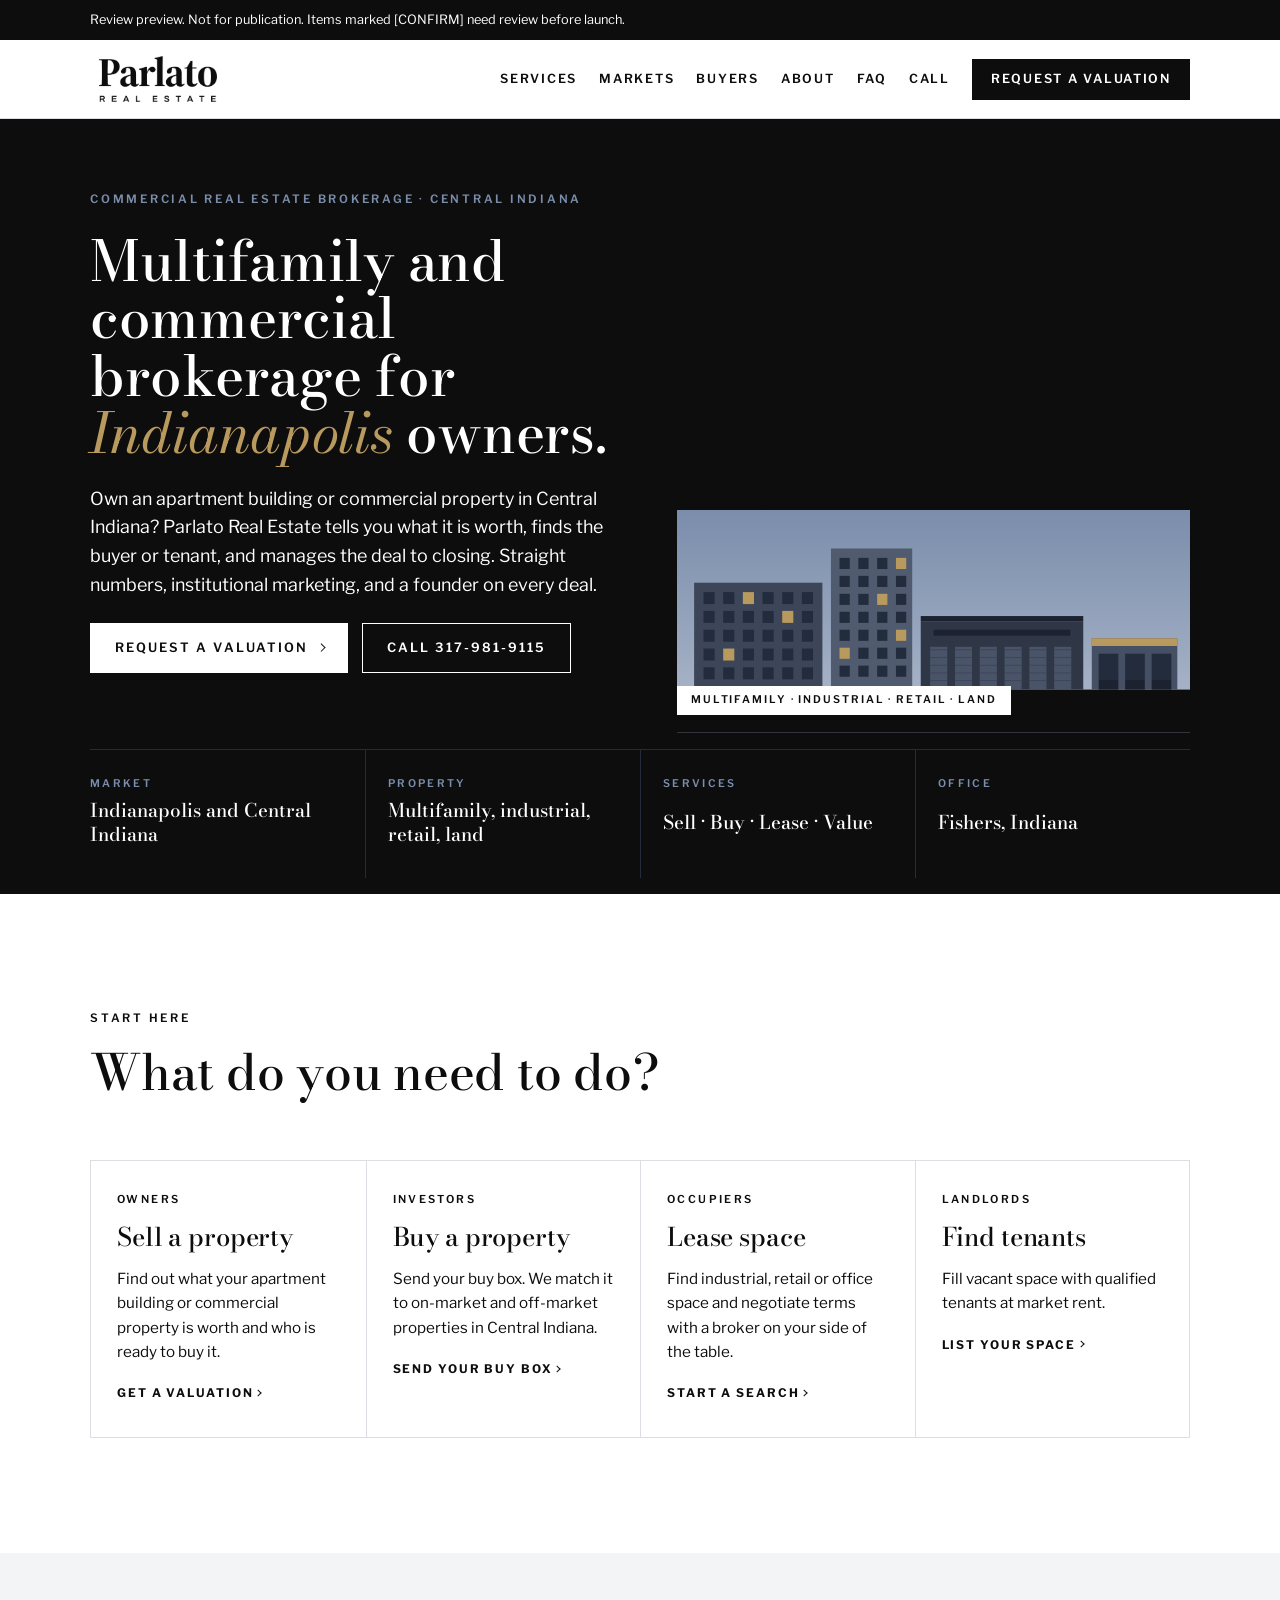
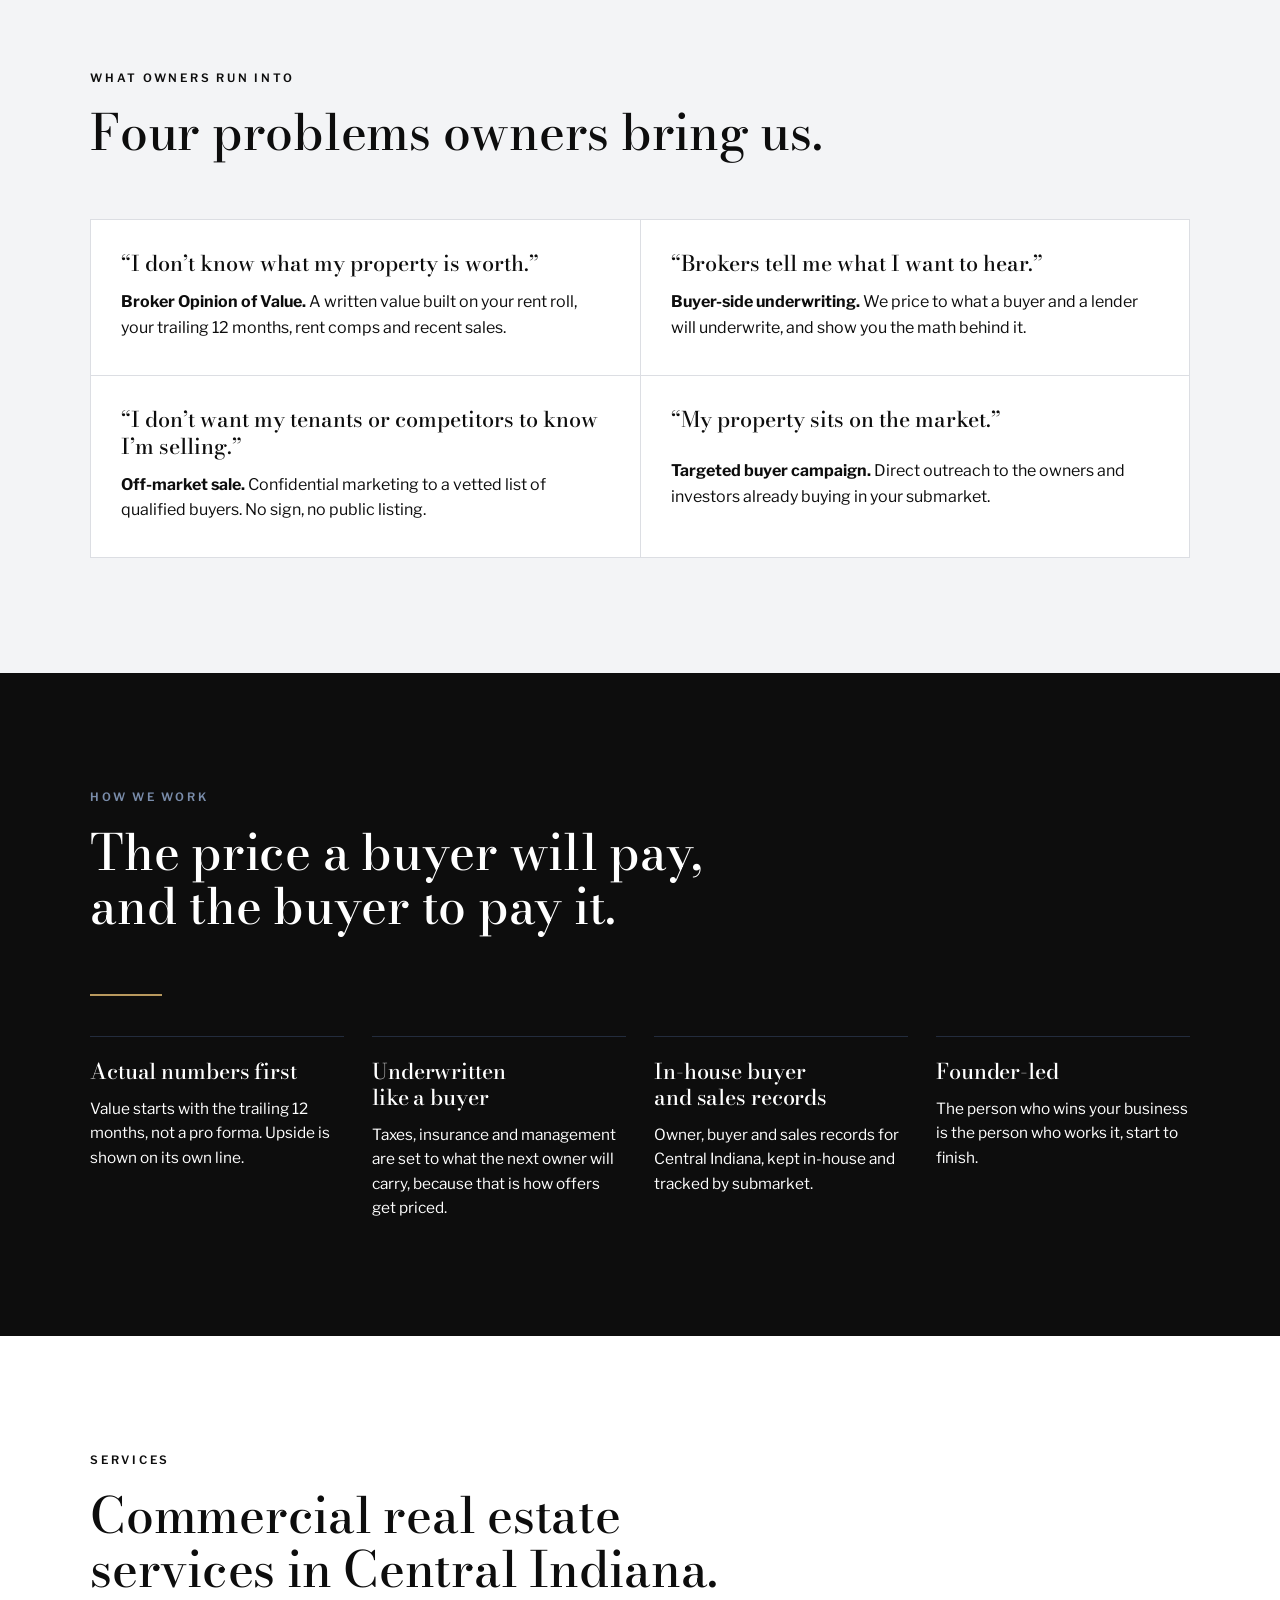
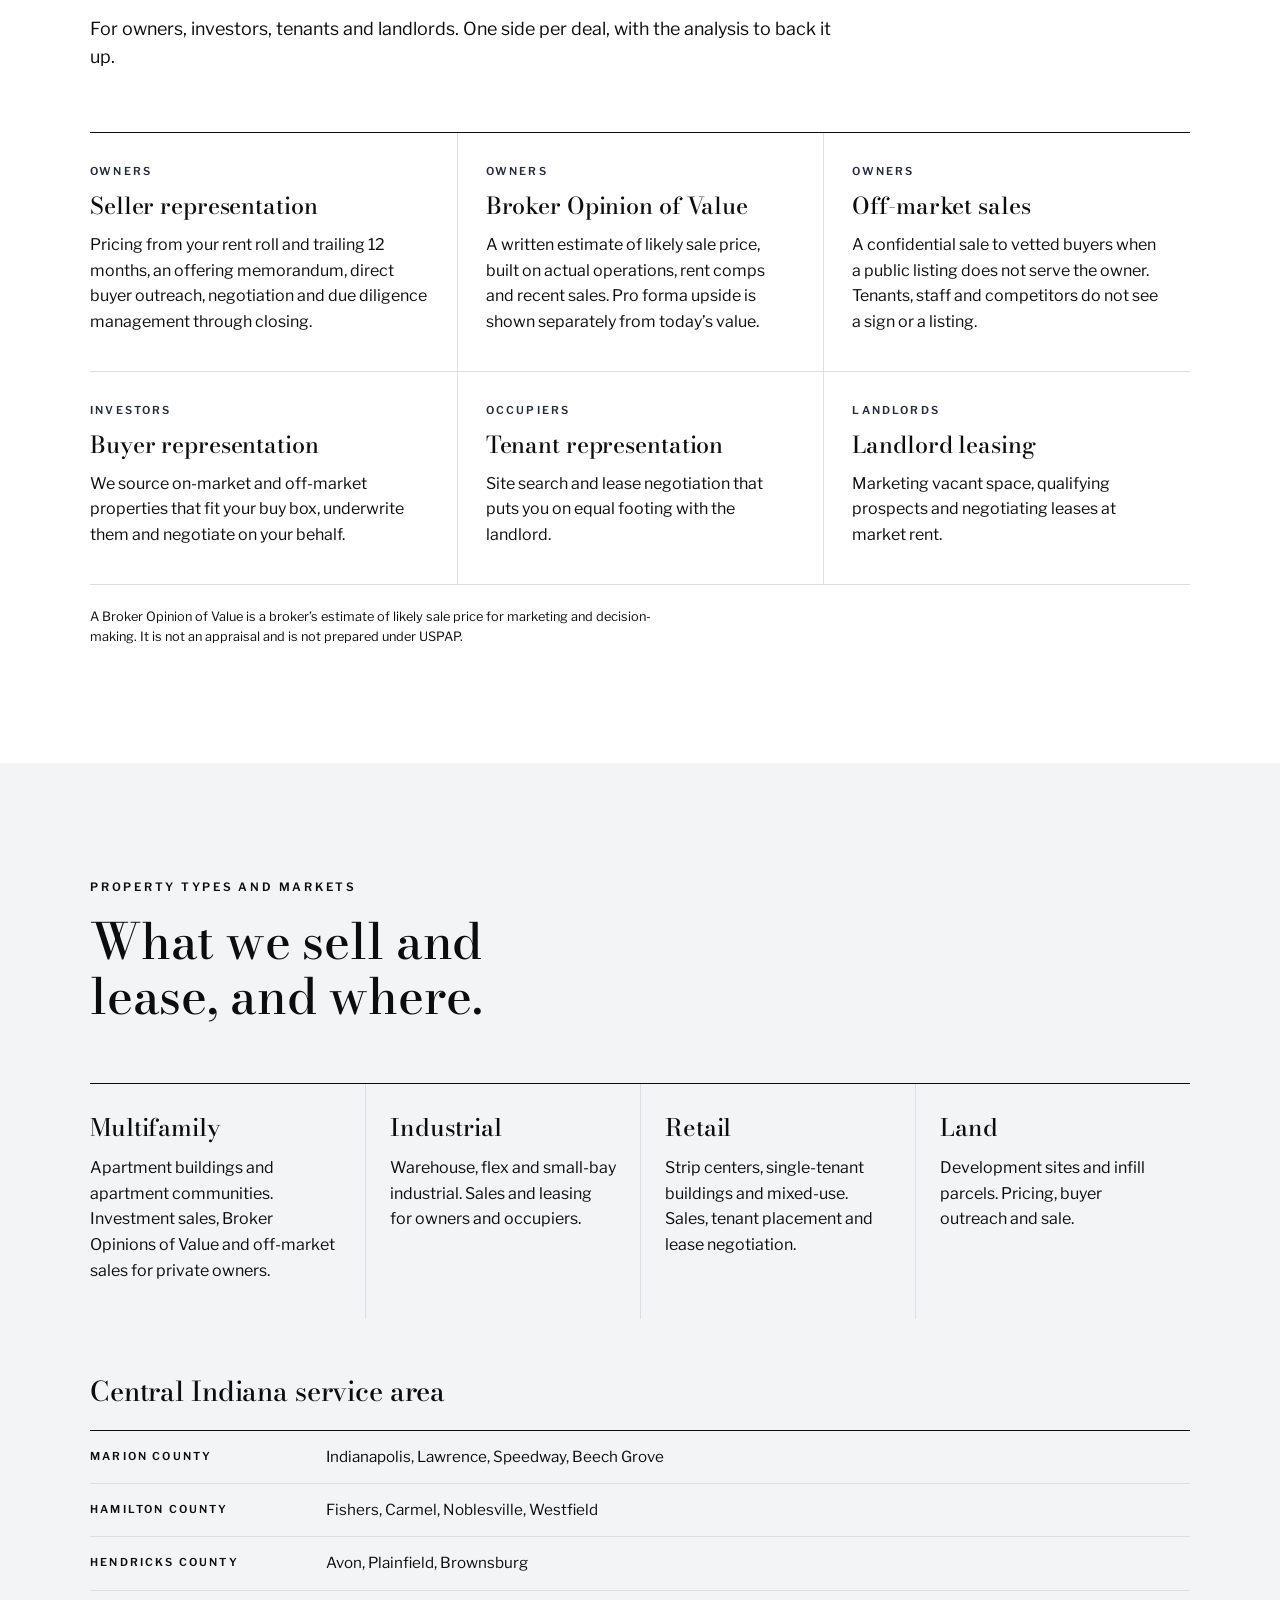
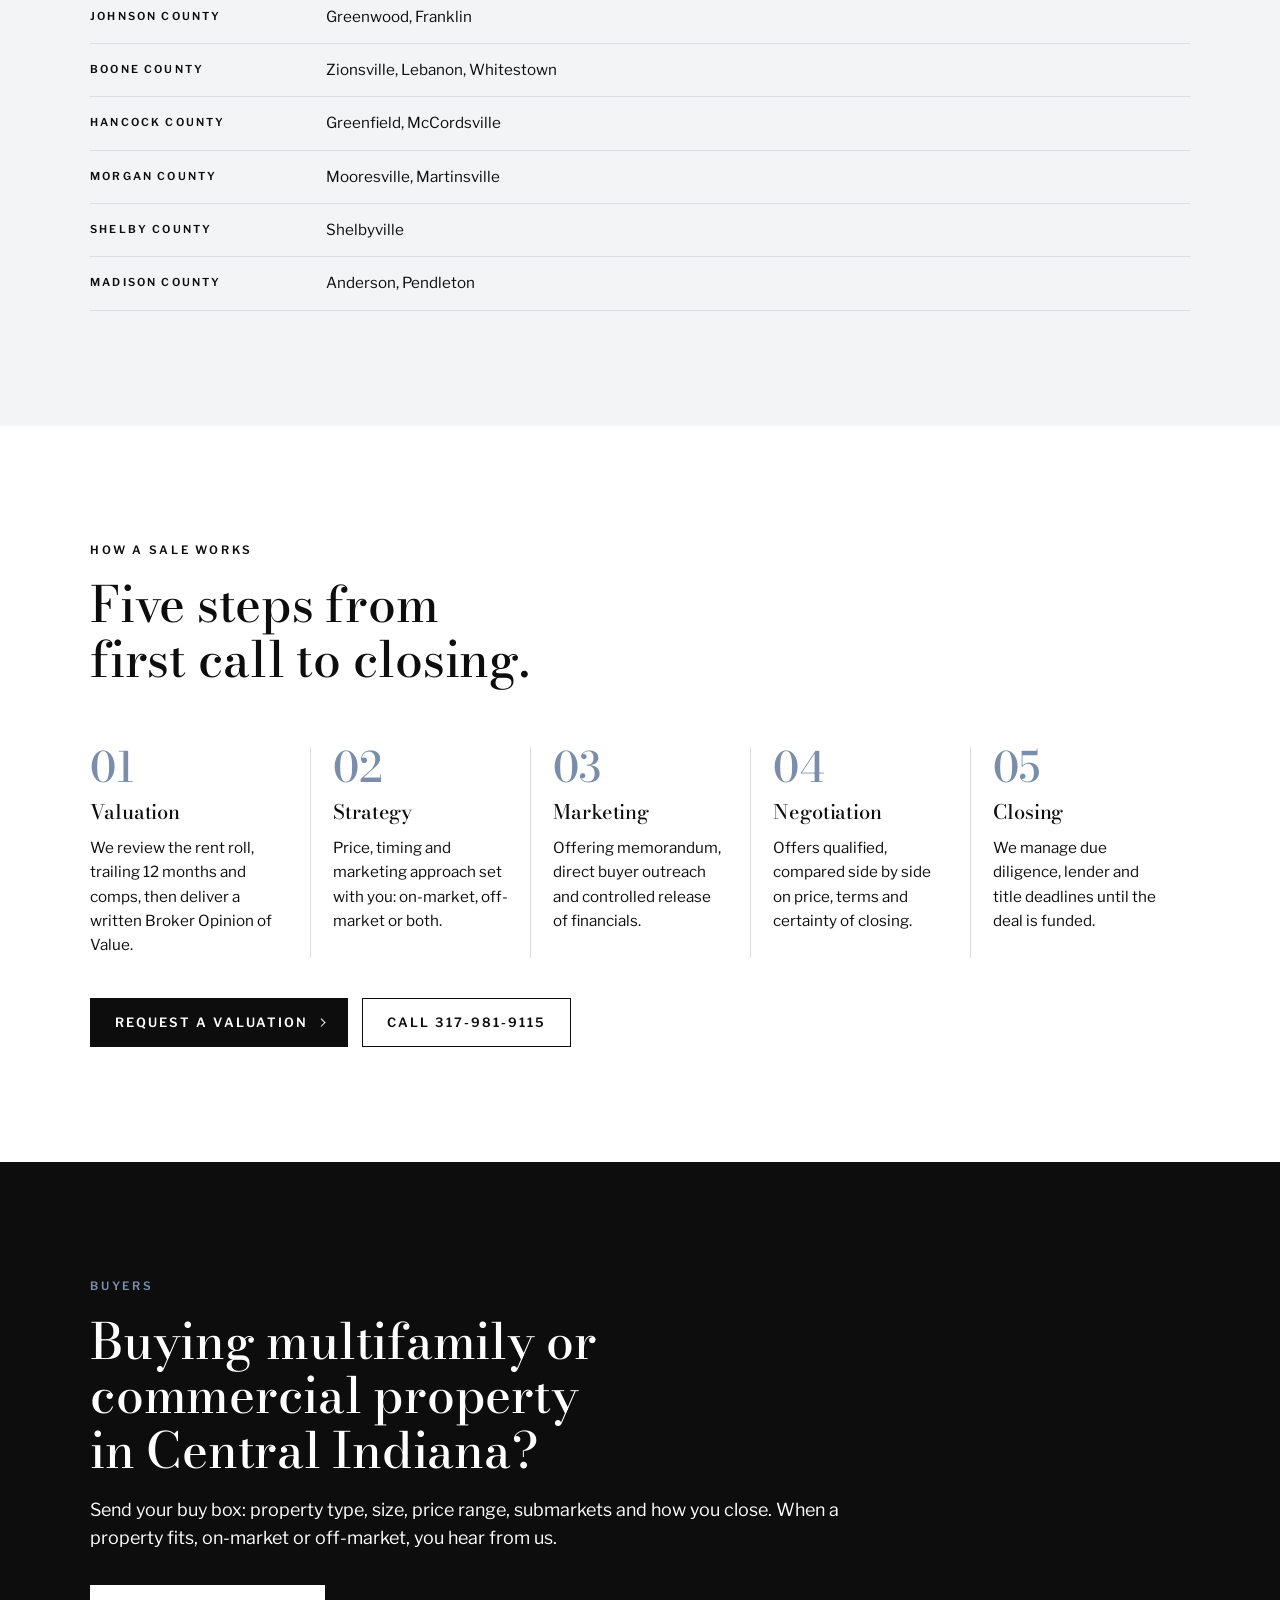
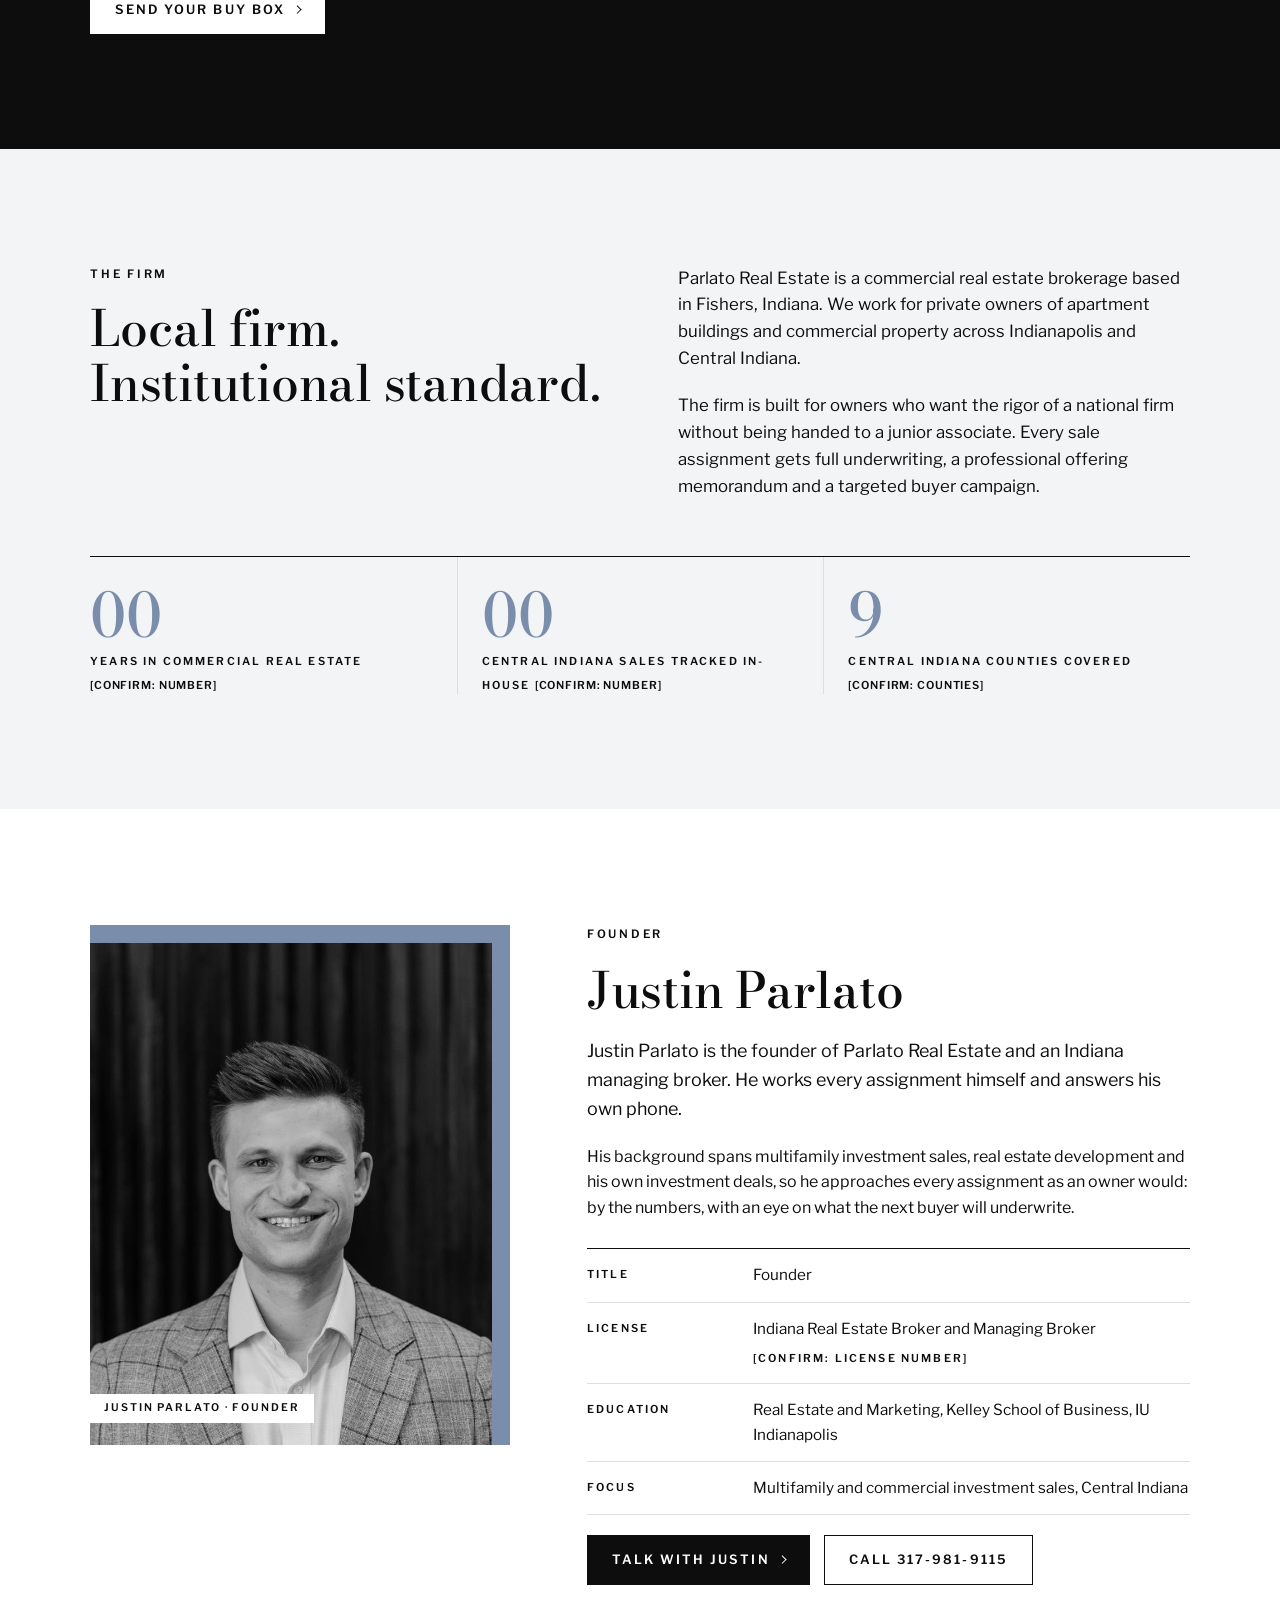
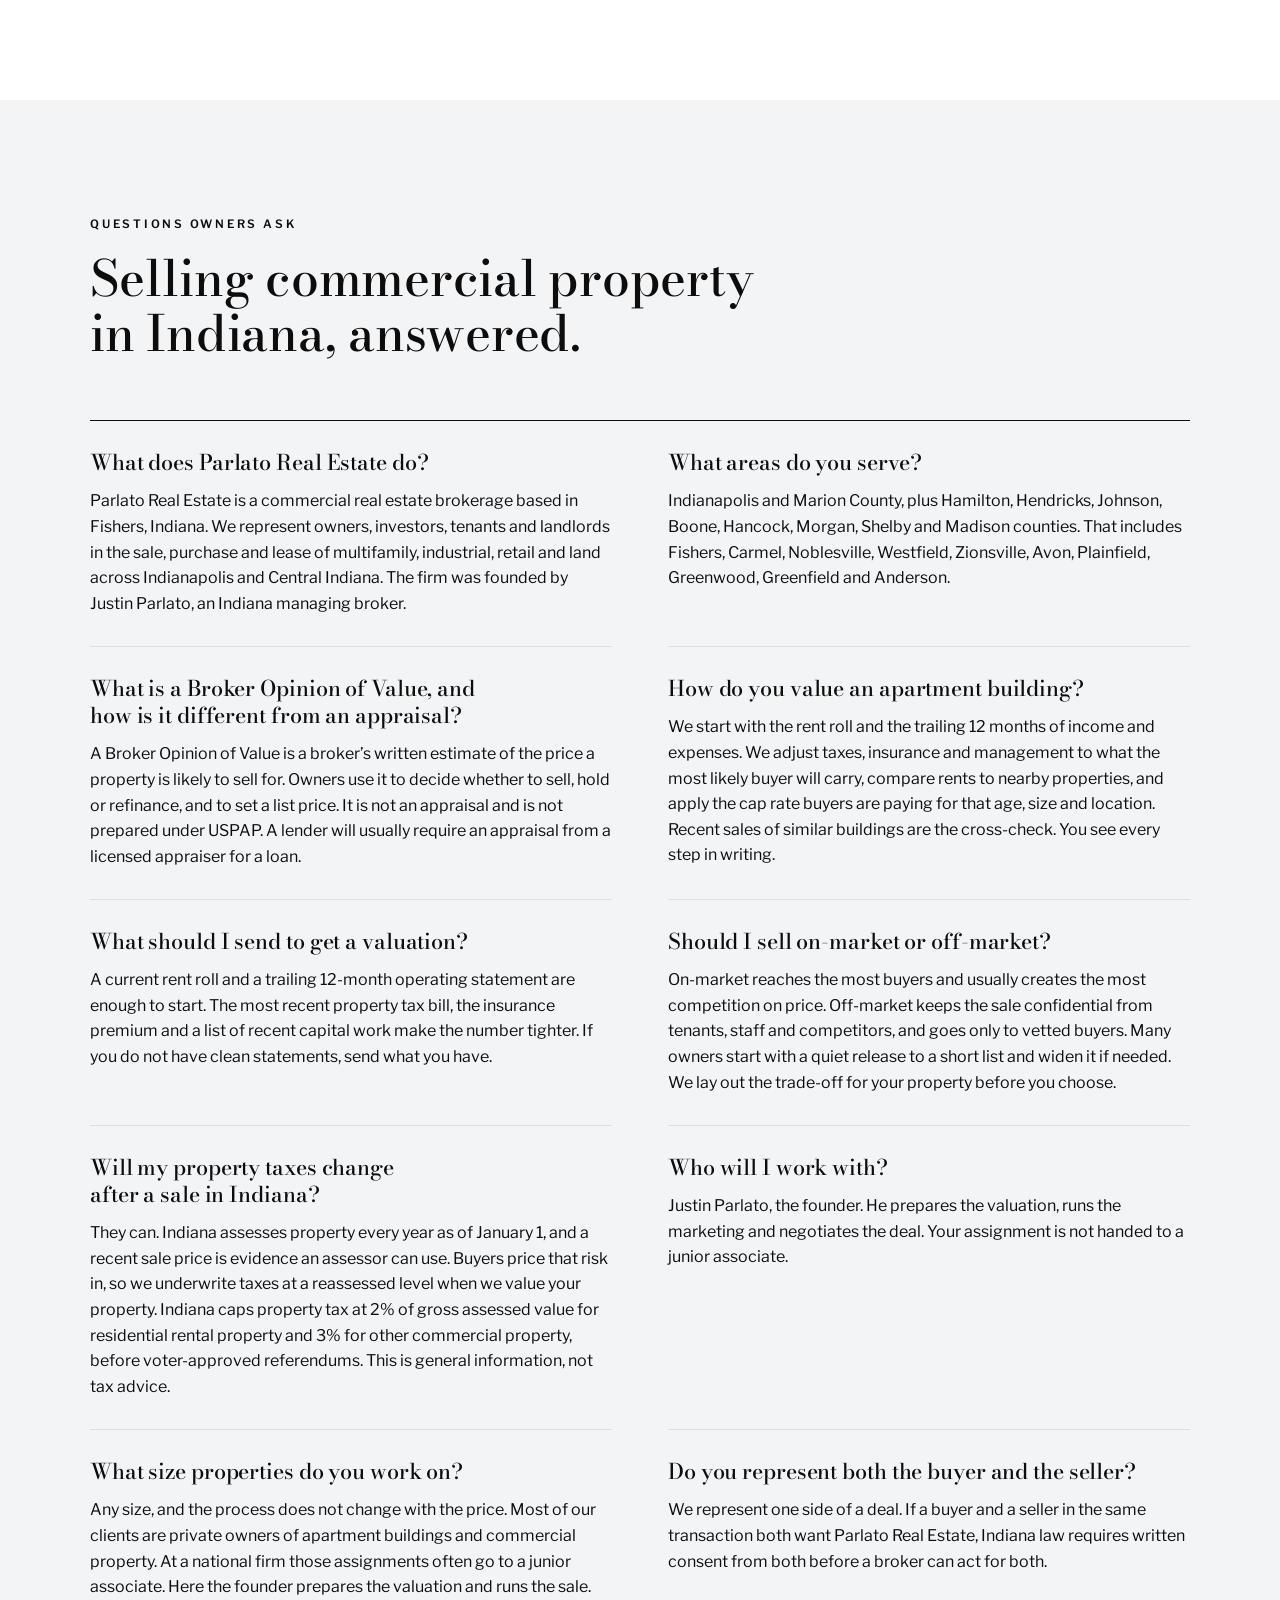
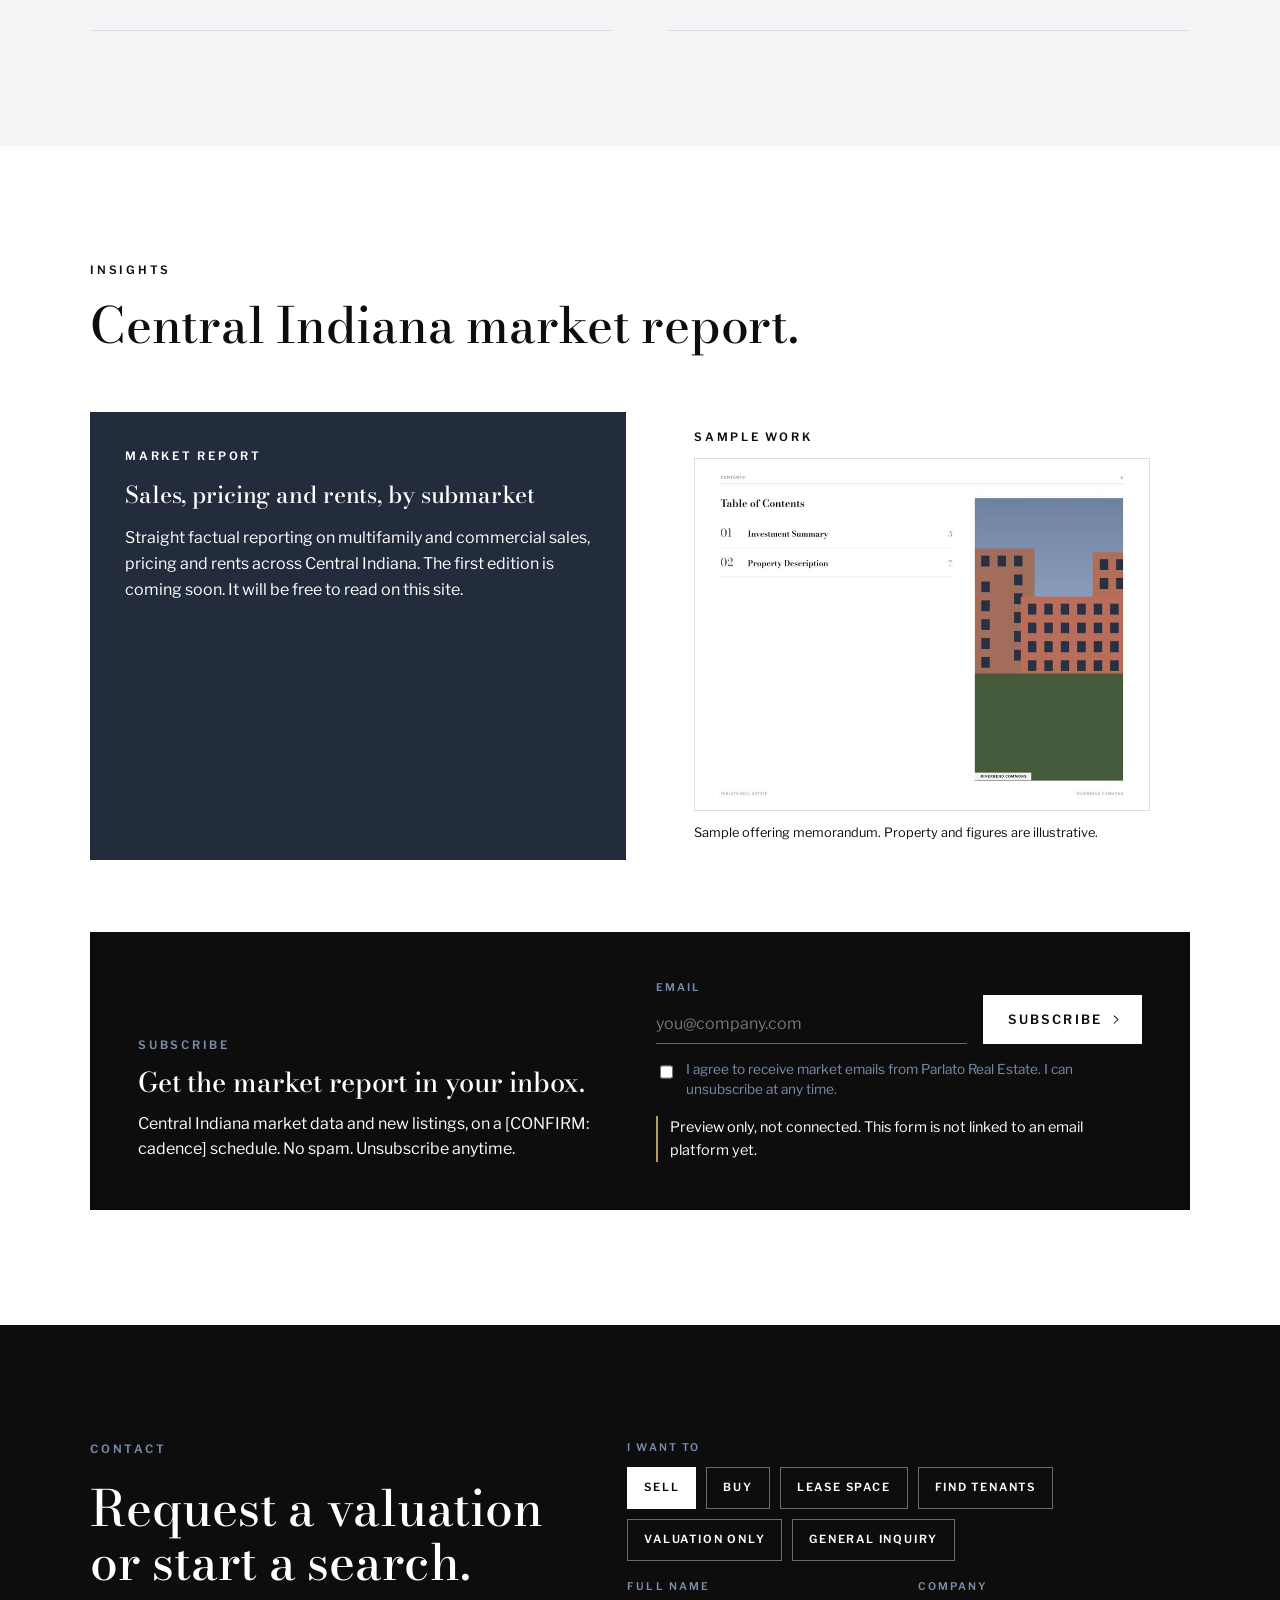
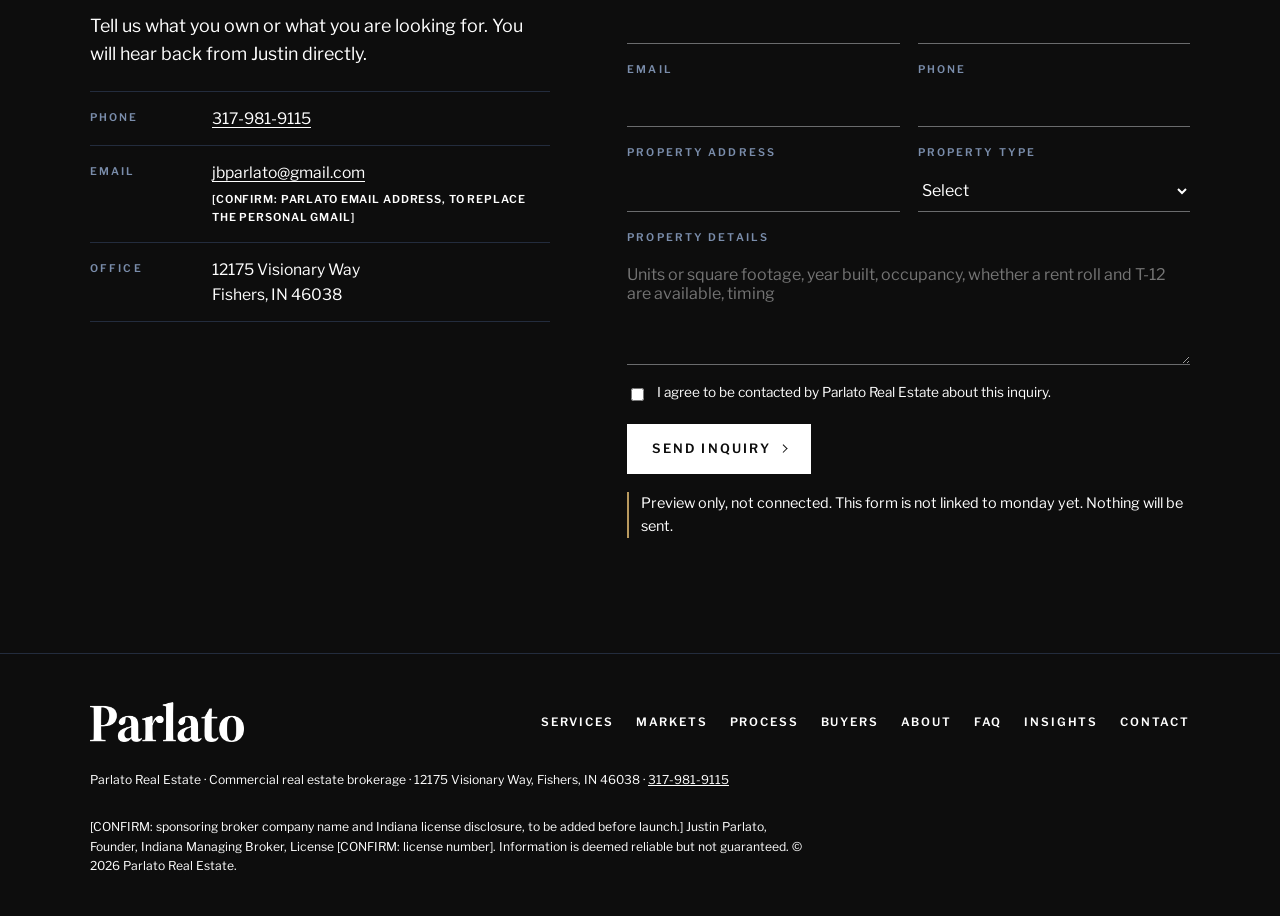
==== commit 9721888c: "Add deal-size FAQ and institutional positioning notes Co-Authored-By: Claude Fable 5.2 <noreply@anth" ====
--- a/index.html
+++ b/index.html
@@ -285,6 +285,14 @@
         },
         {
           "@type": "Question",
+          "name": "What size properties do you work on?",
+          "acceptedAnswer": {
+            "@type": "Answer",
+            "text": "Any size, and the process does not change with the price. Most of our clients are private owners of apartment buildings and commercial property. At a national firm those assignments often go to a junior associate. Here the founder prepares the valuation and runs the sale."
+          }
+        },
+        {
+          "@type": "Question",
           "name": "Do you represent both the buyer and the seller?",
           "acceptedAnswer": {
             "@type": "Answer",
@@ -602,7 +610,9 @@
 
     <!--
       SOLD TEMPLATE. Hidden until there are approved, attributed closed transactions. Do not invent deals.
-      Columns: Property, Type, Size, Market, Closed, Represented.
+      Columns: Property, Type, Units or SF, Market, Sale price, Closed (month and year), Represented.
+      The national teams list name, market and unit count only. Showing price and date for each deal is the edge.
+      When the list exists, add a "Clients represented" line and total the units and dollars in the metrics band.
     -->
 
     <section class="band stone" id="firm" aria-labelledby="why-h">
@@ -714,6 +724,10 @@
           <div class="qa">
             <h3>Who will I work with?</h3>
             <p>Justin Parlato, the founder. He prepares the valuation, runs the marketing and negotiates the deal. Your assignment is not handed to a junior associate.</p>
+          </div>
+          <div class="qa">
+            <h3>What size properties do you work on?</h3>
+            <p>Any size, and the process does not change with the price. Most of our clients are private owners of apartment buildings and commercial property. At a national firm those assignments often go to a junior associate. Here the founder prepares the valuation and runs the sale.</p>
           </div>
           <div class="qa">
             <h3>Do you represent both the buyer and the seller?</h3>
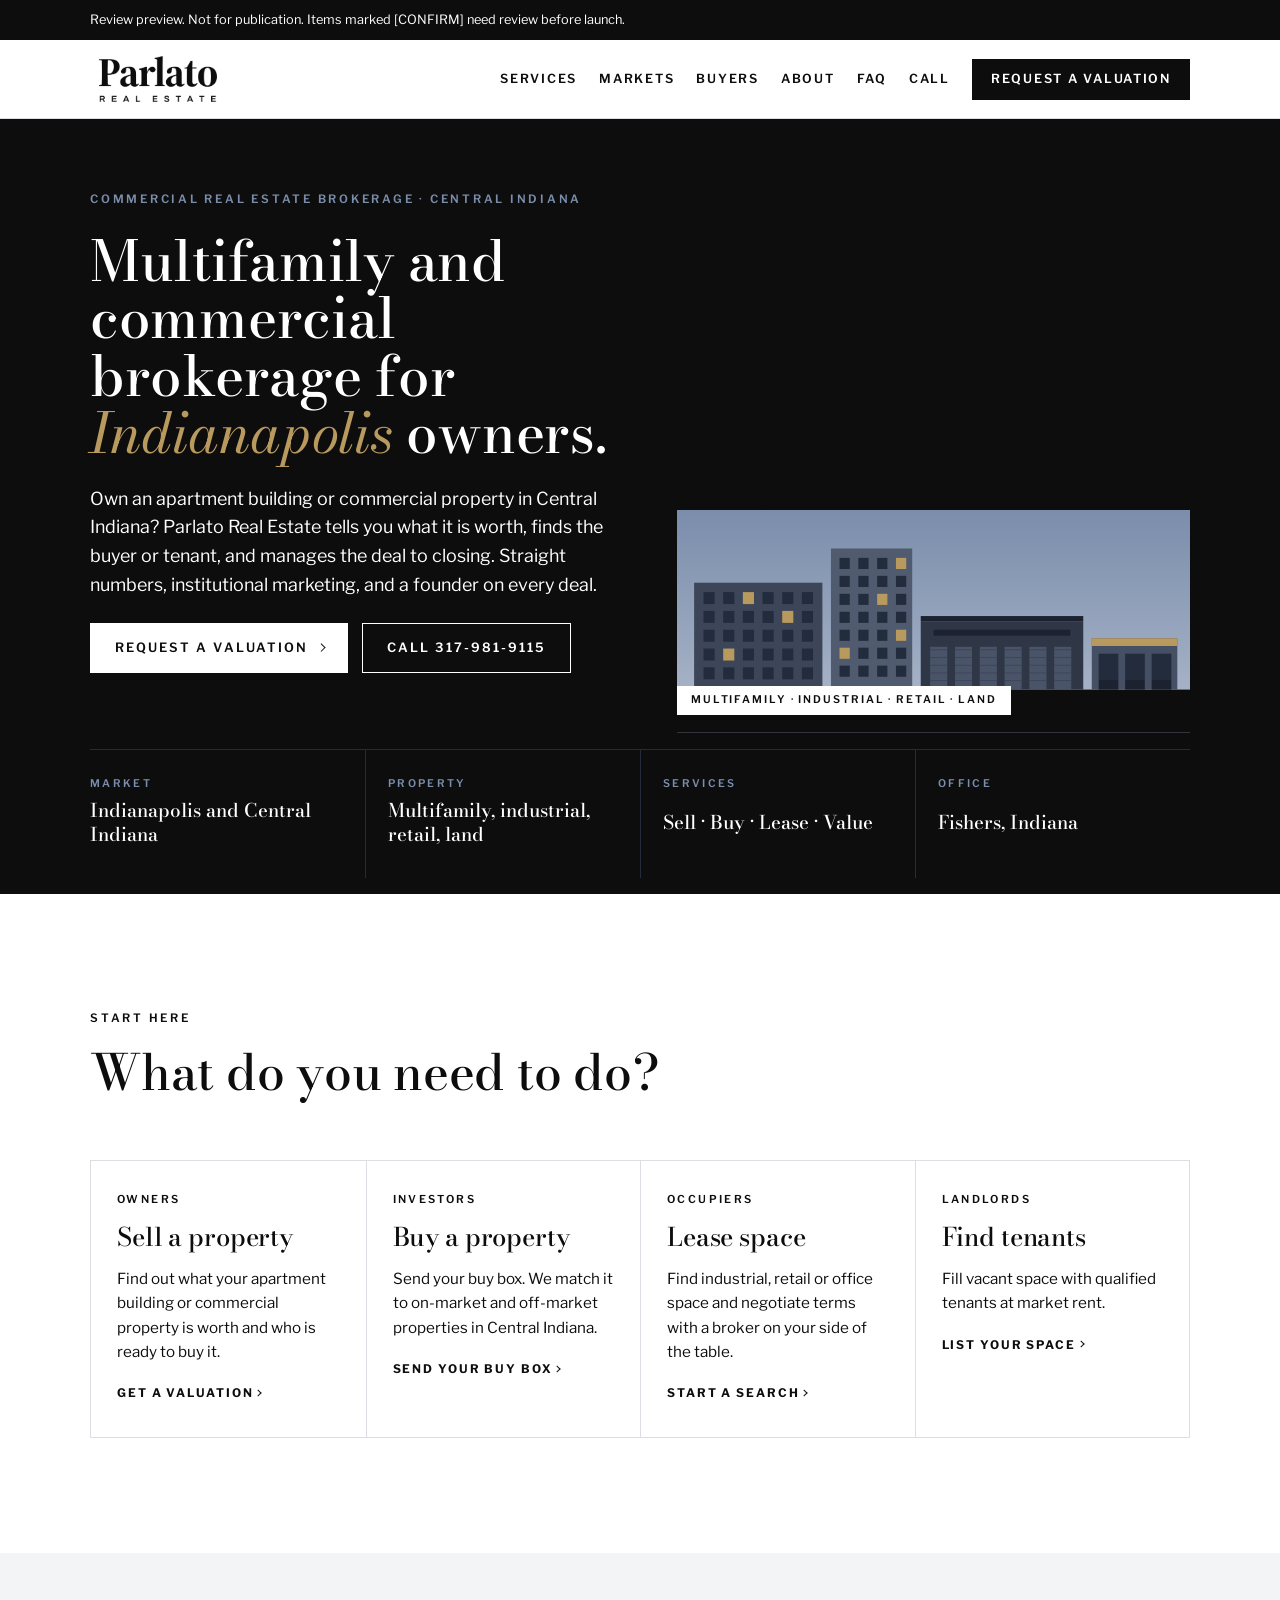
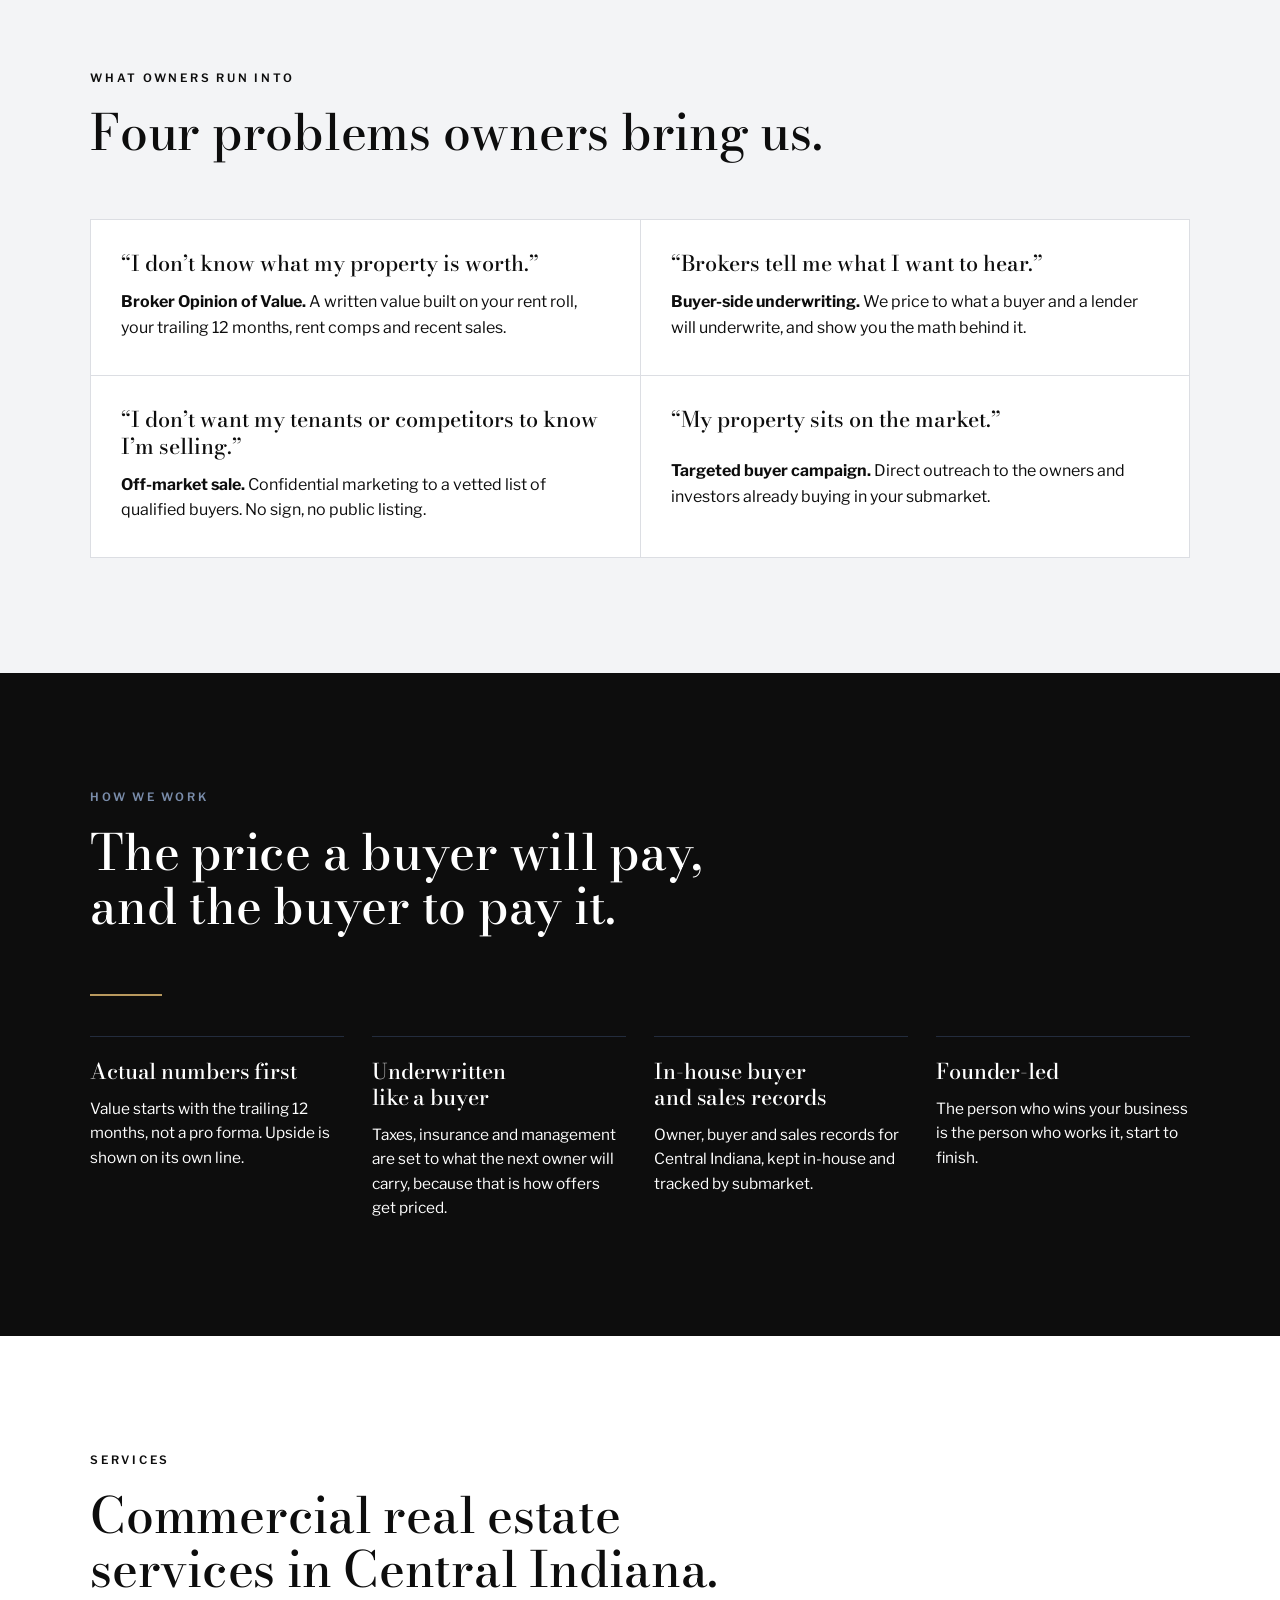
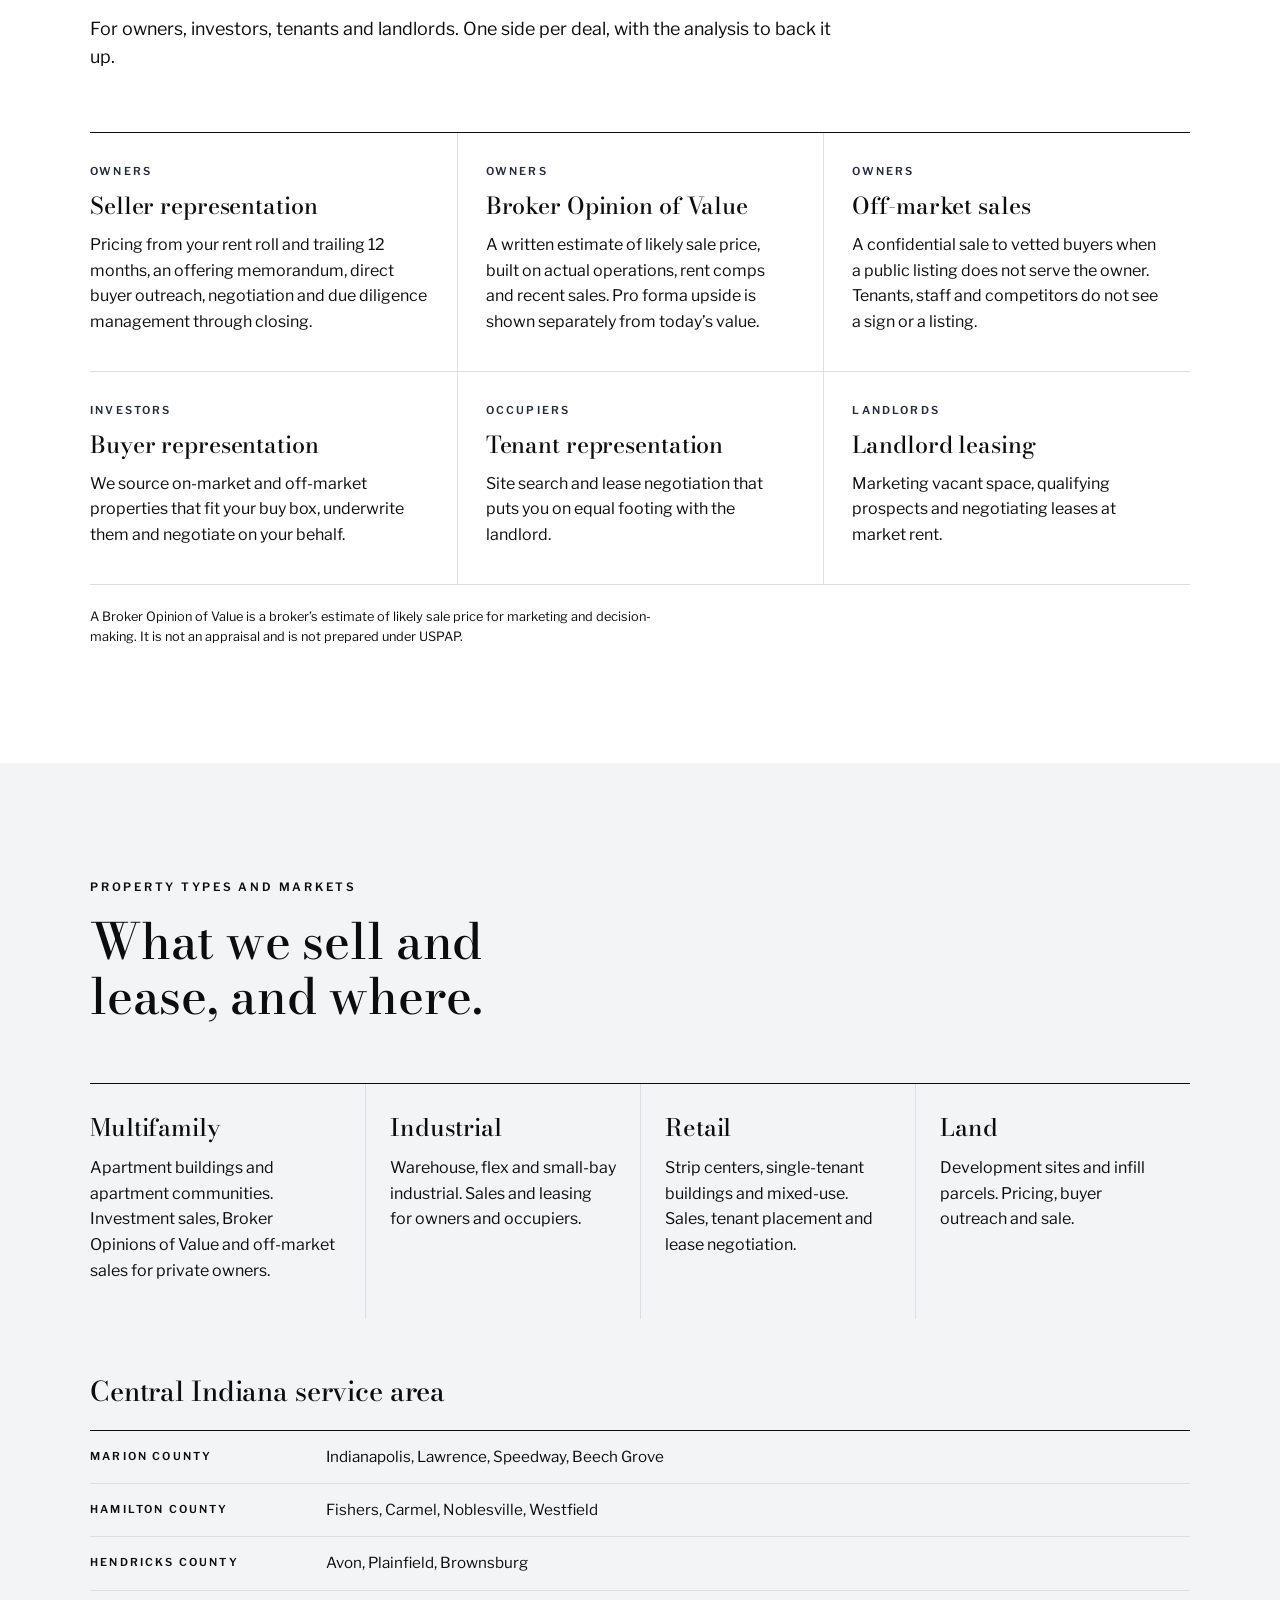
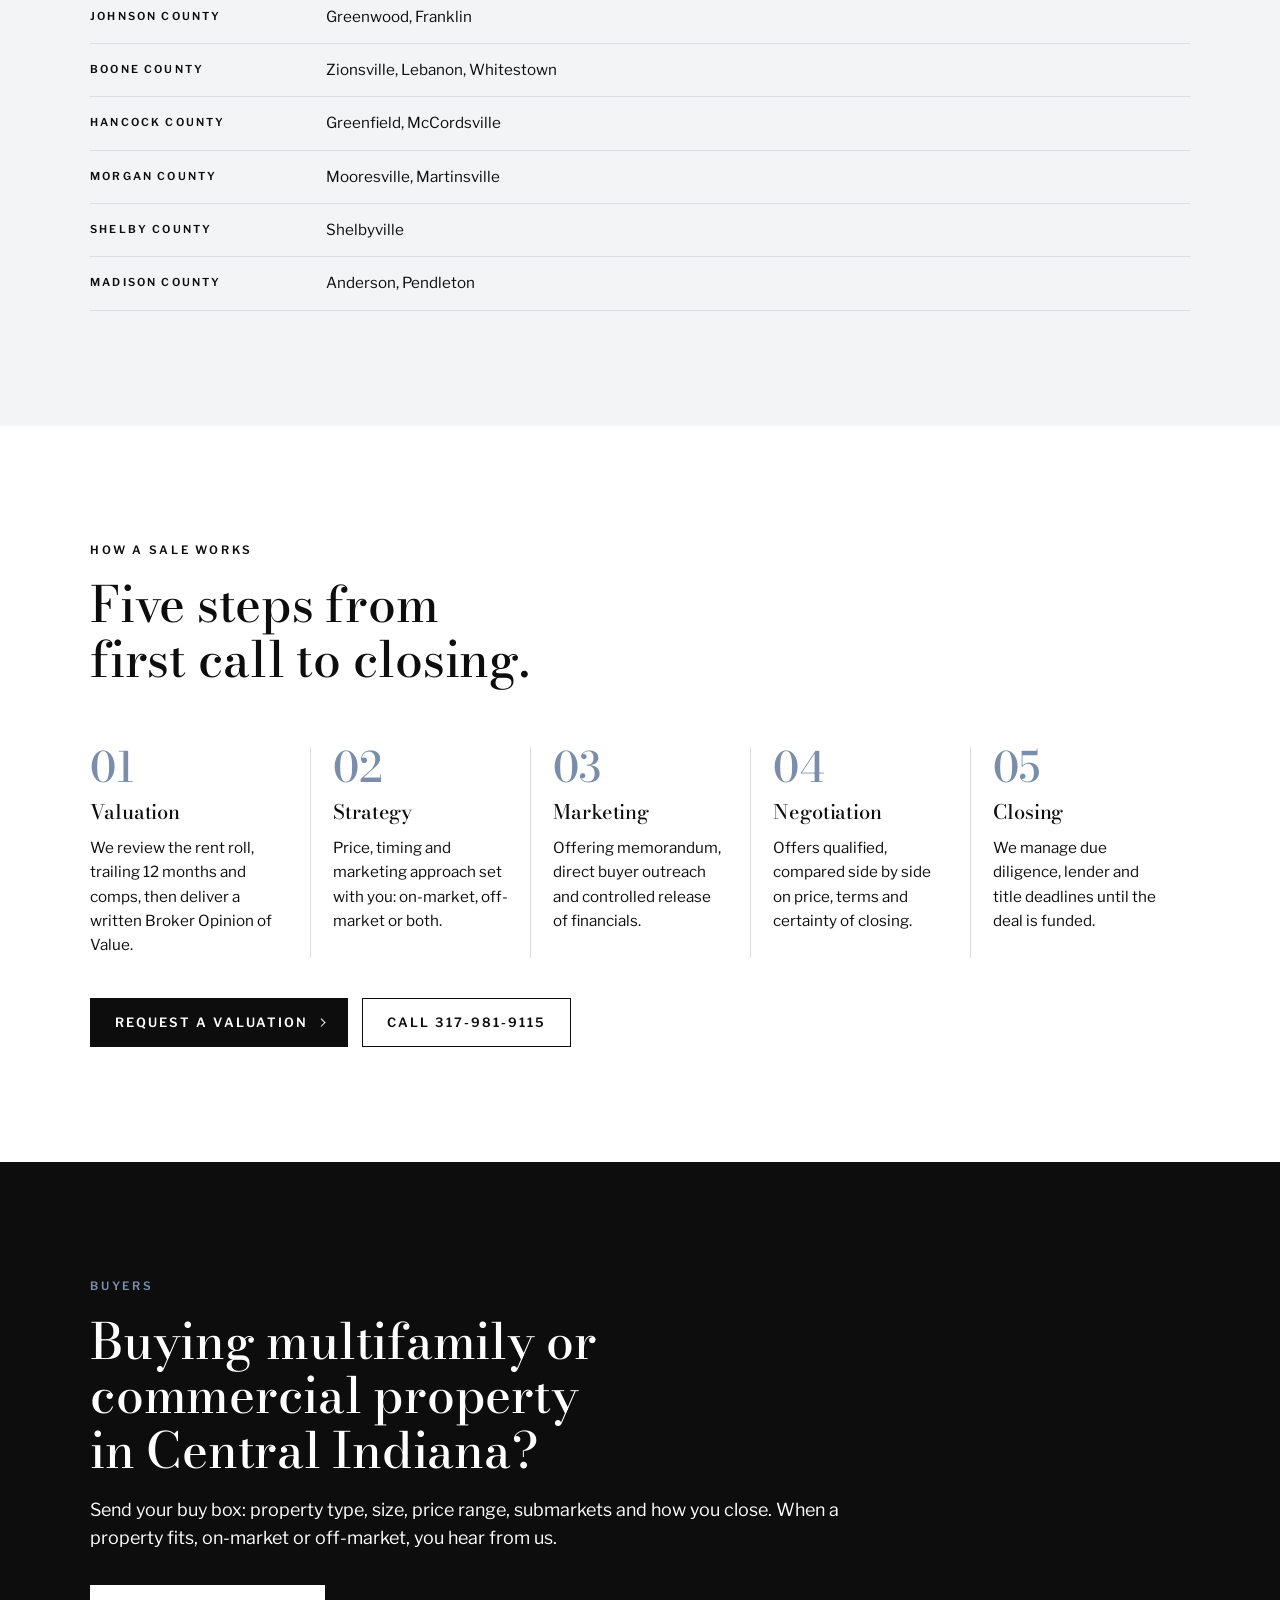
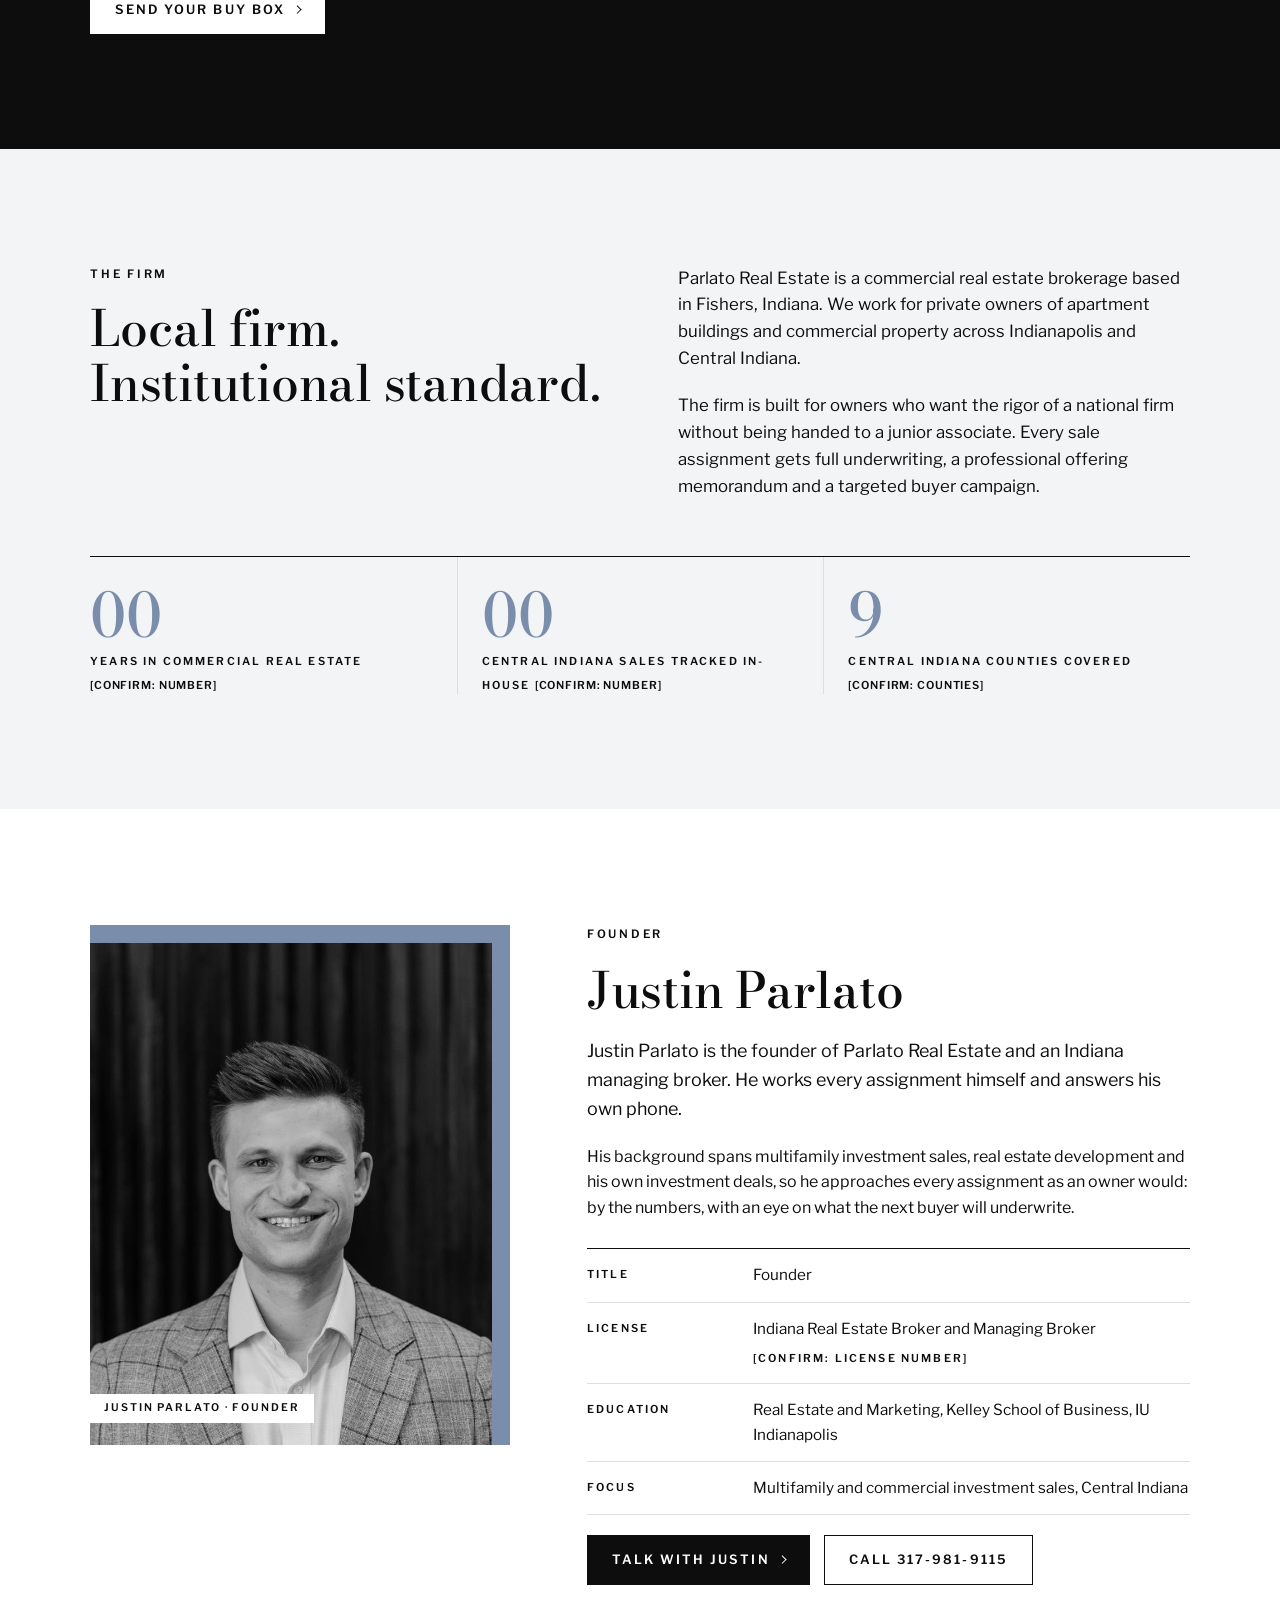
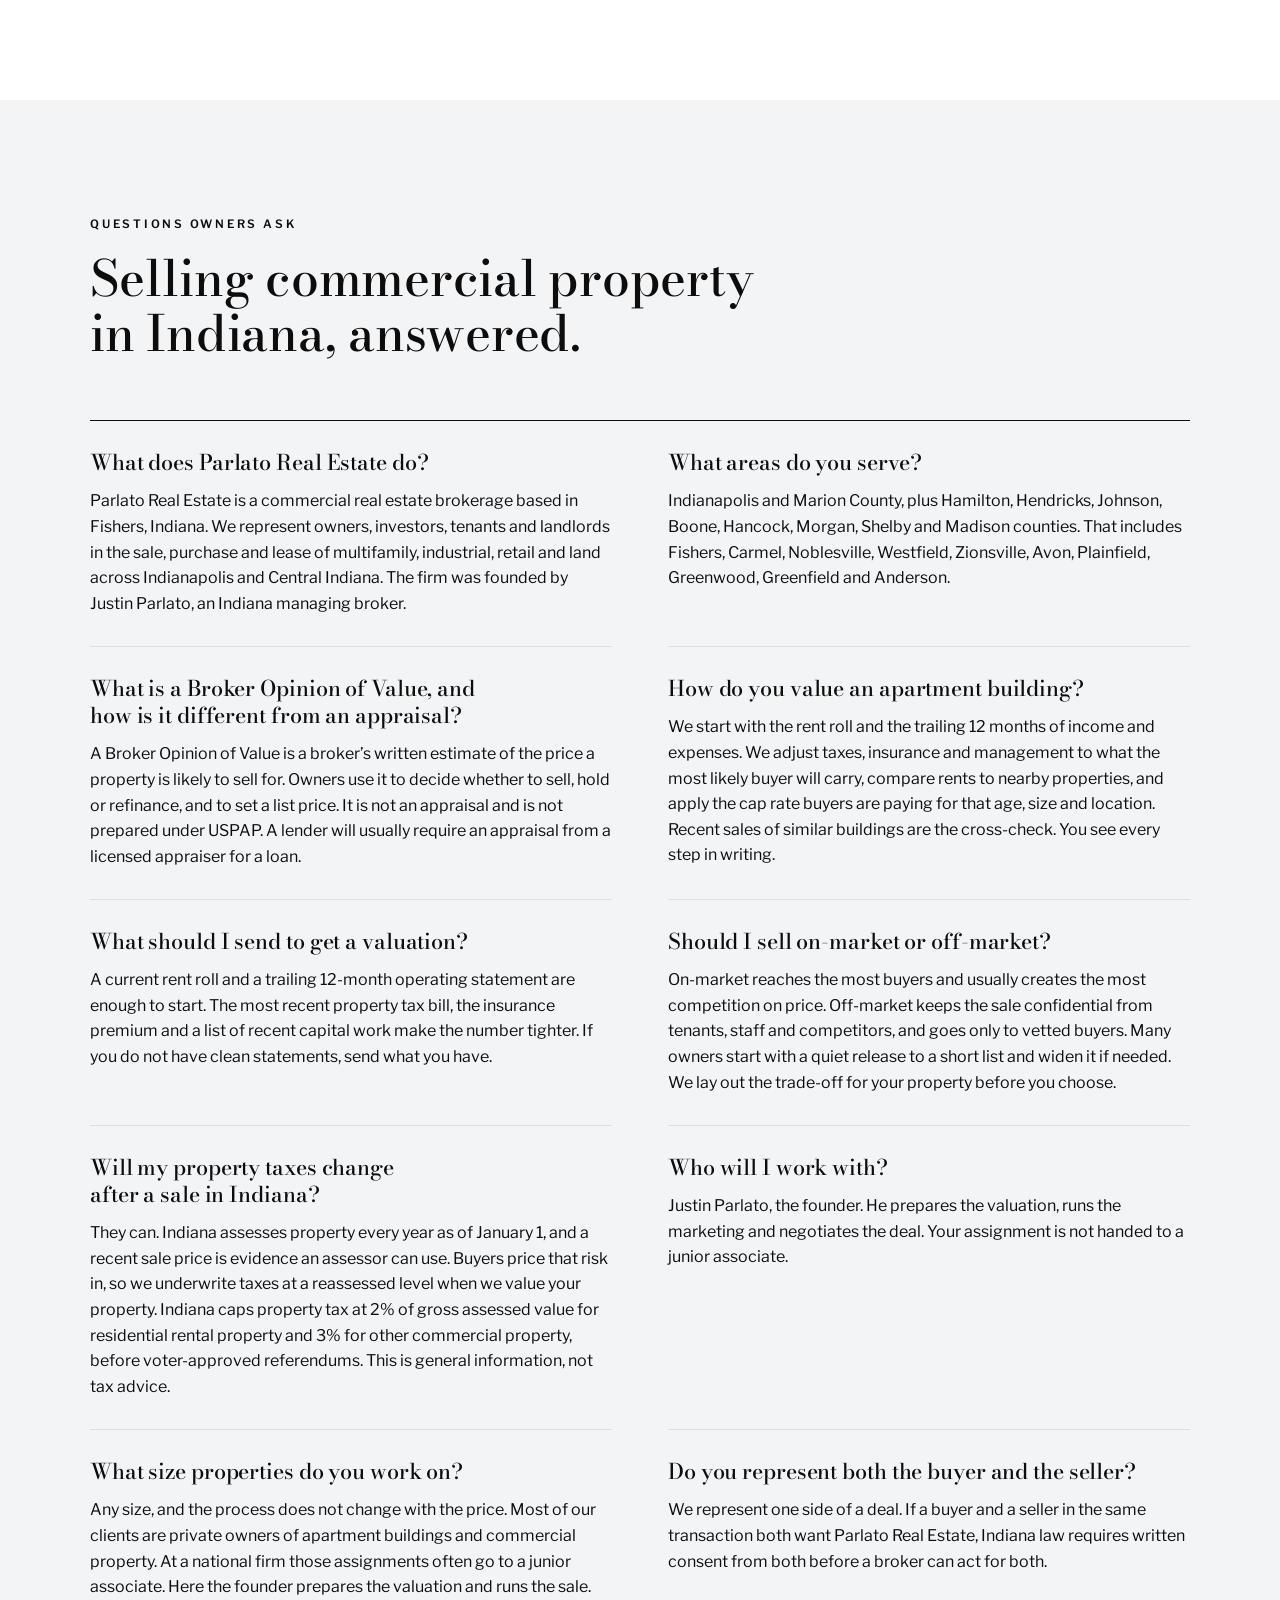
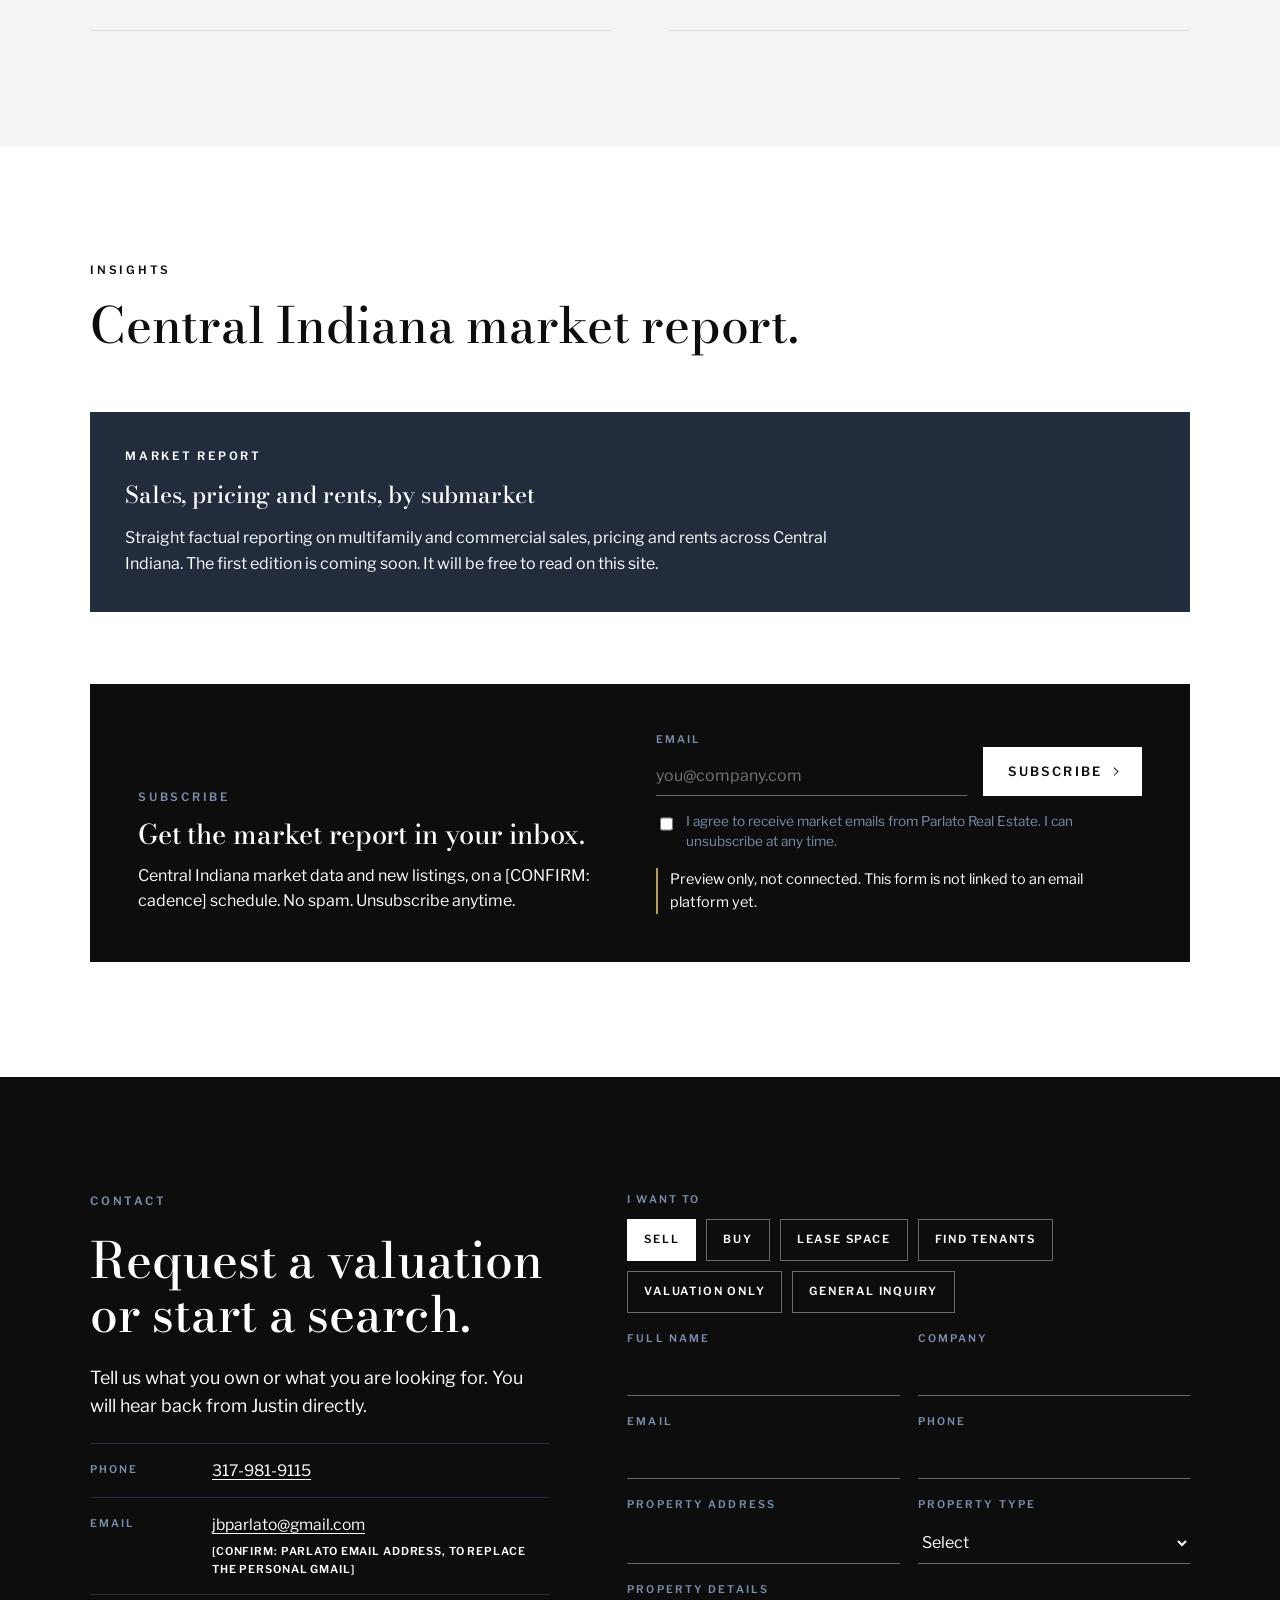
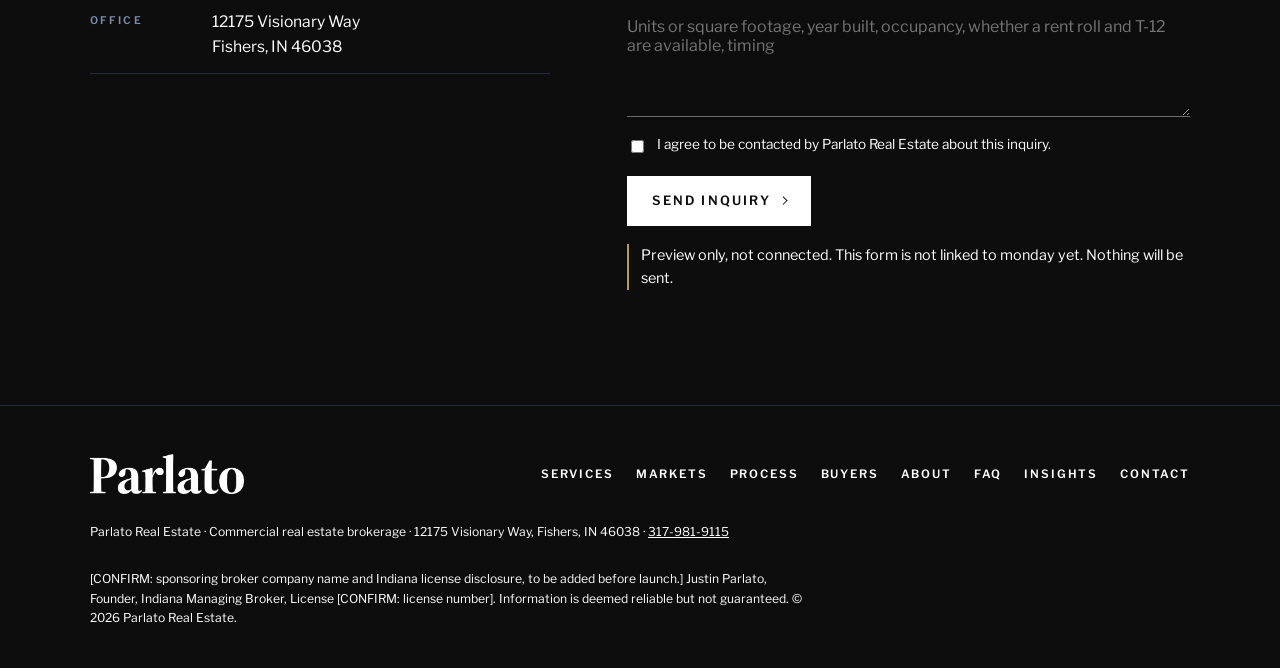
==== commit 608dbe37: "Remove sample offering memorandum Co-Authored-By: Claude Opus 5.5 <noreply@anthropic.com> Claude-Ses" ====
--- a/index.html
+++ b/index.html
@@ -743,18 +743,11 @@
           <p class="eyebrow">Insights</p>
           <h2 id="ins-h">Central Indiana market report.</h2>
         </div>
-        <div class="two">
-          <div class="panel report">
-            <p class="eyebrow">Market report</p>
-            <h3>Sales, pricing and rents, by submarket</h3>
-            <p>Straight factual reporting on multifamily and commercial sales, pricing and rents across Central Indiana. The first edition is coming soon. It will be free to read on this site.</p>
-            <!-- When the first edition exists, publish it as its own page with a date, the data source, and the author. Original local data is what search engines and AI assistants cite. -->
-          </div>
-          <figure class="panel sample">
-            <p class="eyebrow">Sample work</p>
-            <img src="images/sample-om.jpg" alt="Contents page of a sample Parlato Real Estate offering memorandum" width="900" height="695">
-            <figcaption class="note">Sample offering memorandum. Property and figures are illustrative.</figcaption>
-          </figure>
+        <div class="panel report">
+          <p class="eyebrow">Market report</p>
+          <h3>Sales, pricing and rents, by submarket</h3>
+          <p>Straight factual reporting on multifamily and commercial sales, pricing and rents across Central Indiana. The first edition is coming soon. It will be free to read on this site.</p>
+          <!-- When the first edition exists, publish it as its own page with a date, the data source, and the author. Original local data is what search engines and AI assistants cite. -->
         </div>
         <!-- LinkedIn posts and press lists are hidden until there are real items. [CONFIRM: LinkedIn profile or company page URL.] Press must be about Parlato Real Estate and approved. -->
 
--- a/css/styles.css
+++ b/css/styles.css
@@ -1,7 +1,6 @@
 /* Parlato Real Estate site styles.
    Palette, type, logo, and layout rules from Brand Guidelines, Nov 9, 2026.
-   Layout direction: Verti-style full-width bands and INV-style institutional restraint,
-   using only Parlato colors and fonts. Verti and INV artwork, colors, and copy are not used. */
+   Layout: full-width bands, generous white space, thin rules. Parlato colors and fonts only. */
 
 @font-face {
   font-family: "Bodoni Moda";
@@ -670,9 +669,6 @@
 @media (max-width: 480px) { .creds li { grid-template-columns: 1fr; gap: 4px; } }
 
 /* Insights */
-.two { display: grid; grid-template-columns: 1fr 1fr; gap: 28px; }
-.two > * { min-width: 0; }
-@media (max-width: 860px) { .two { grid-template-columns: 1fr; } }
 .panel {
   border: 1px solid var(--rule);
   background: var(--white);
@@ -681,8 +677,6 @@
   gap: 16px;
   align-content: start;
 }
-.panel.sample { padding: 0; border: 0; background: transparent; gap: 12px; }
-.panel.sample img { display: block; width: 100%; height: auto; border: 1px solid var(--rule); }
 .report {
   background: var(--navy);
   color: var(--white);
@@ -691,7 +685,7 @@
   overflow: hidden;
 }
 .report .eyebrow { color: var(--white); }
-.report p { color: var(--white); }
+.report p { color: var(--white); max-width: 65ch; }
 .report .note { color: var(--white); }
 
 .li-head {
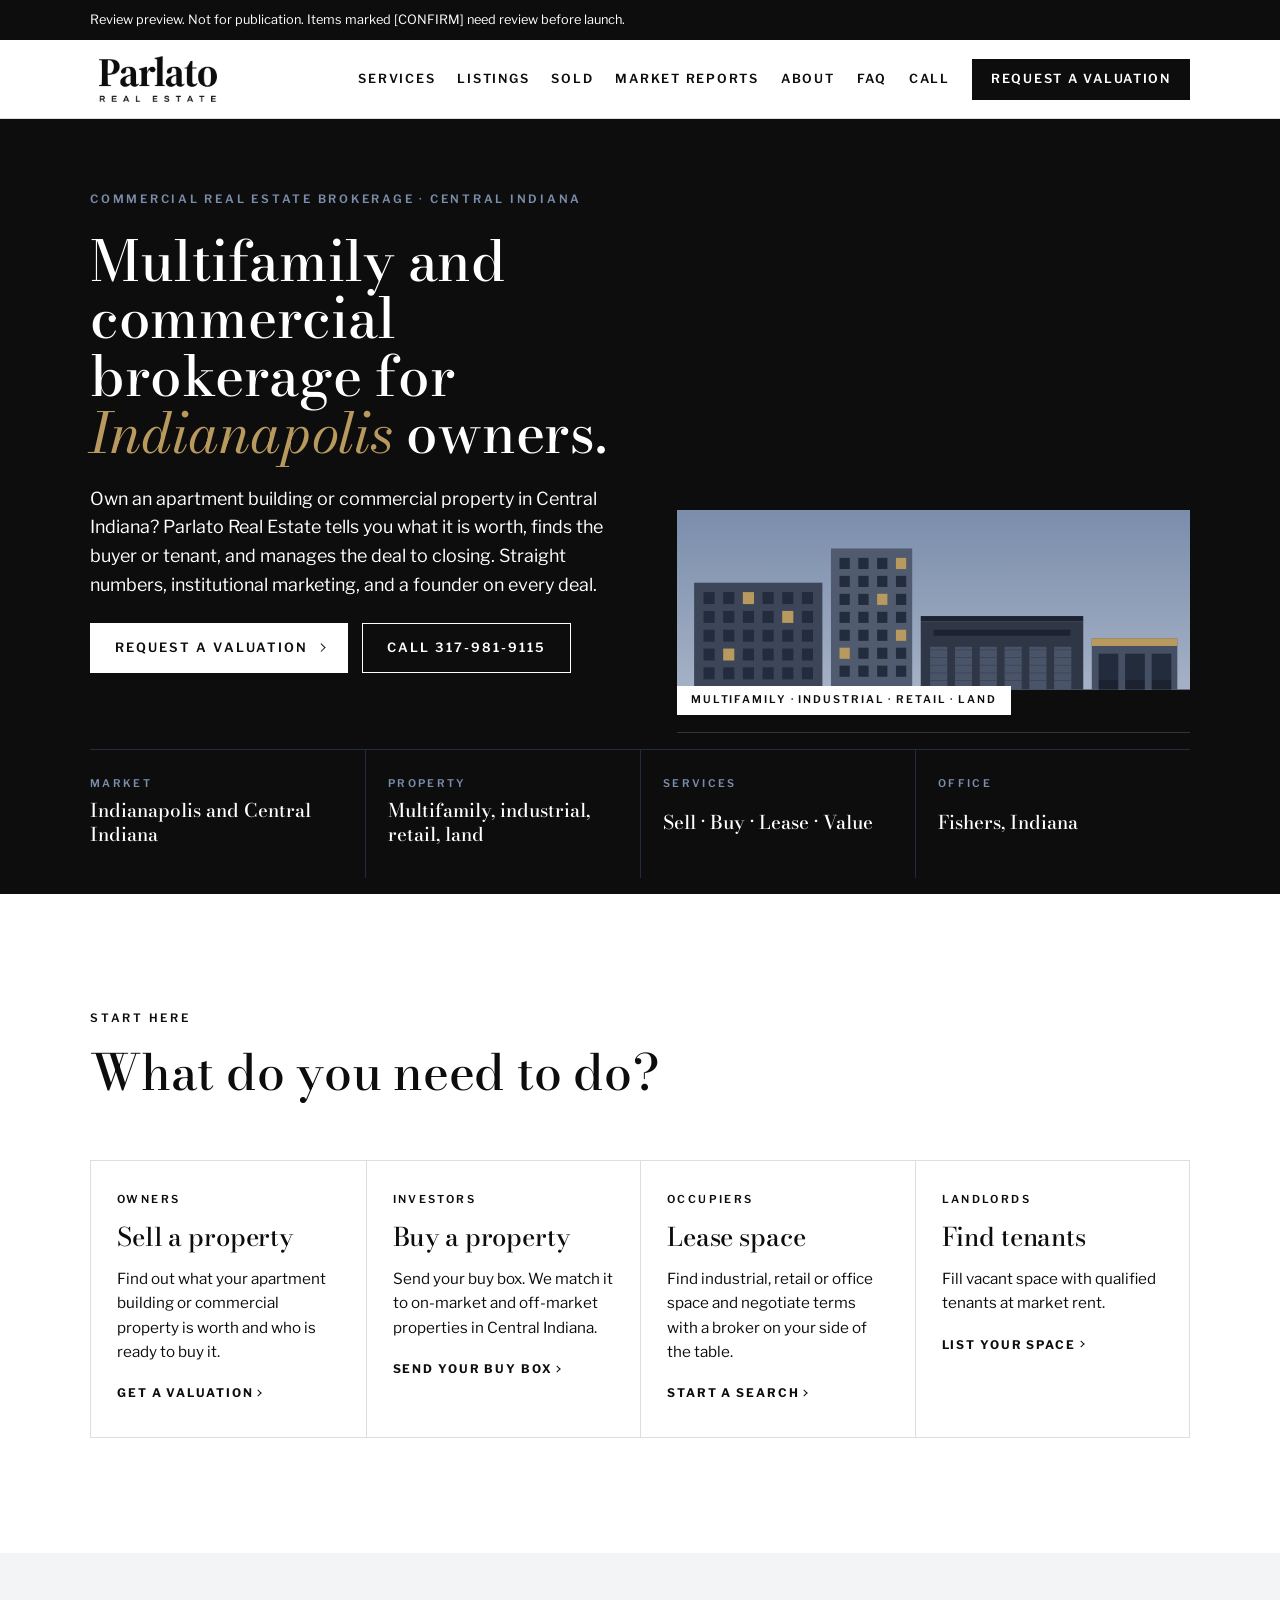
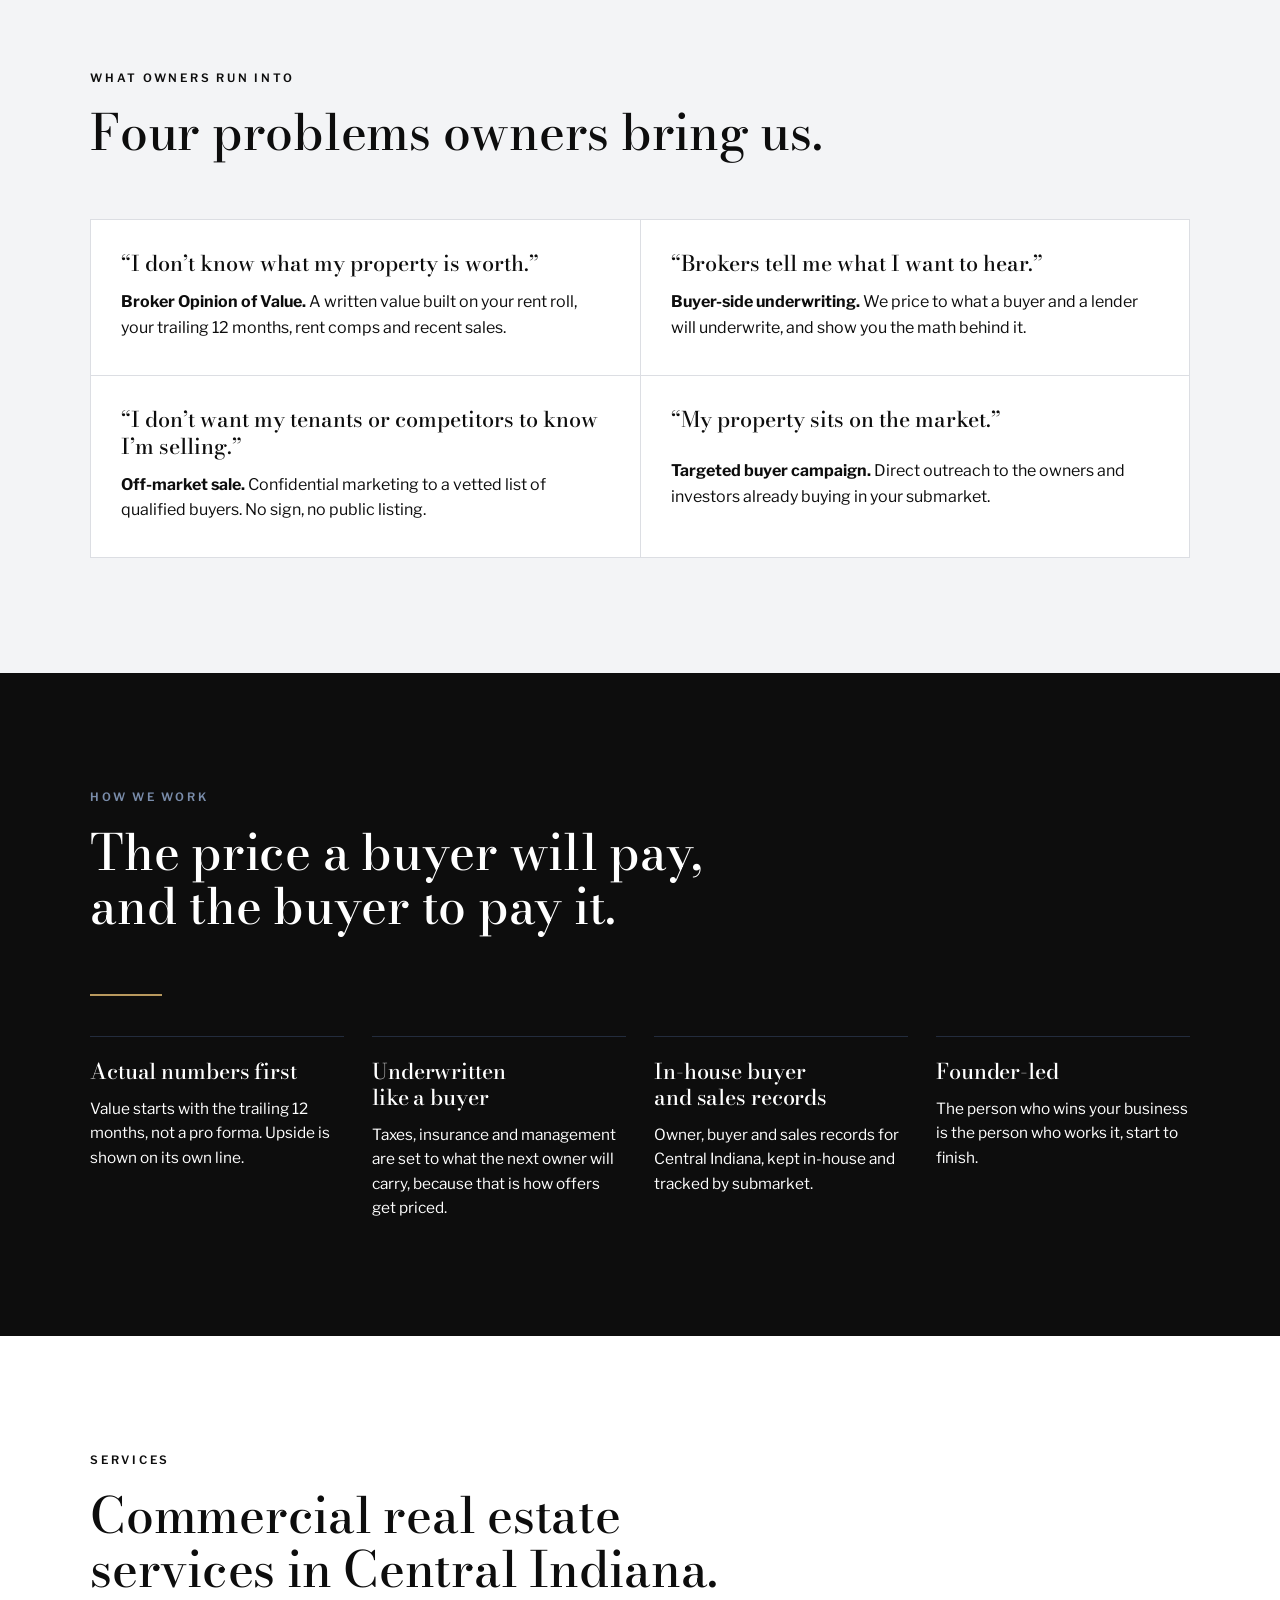
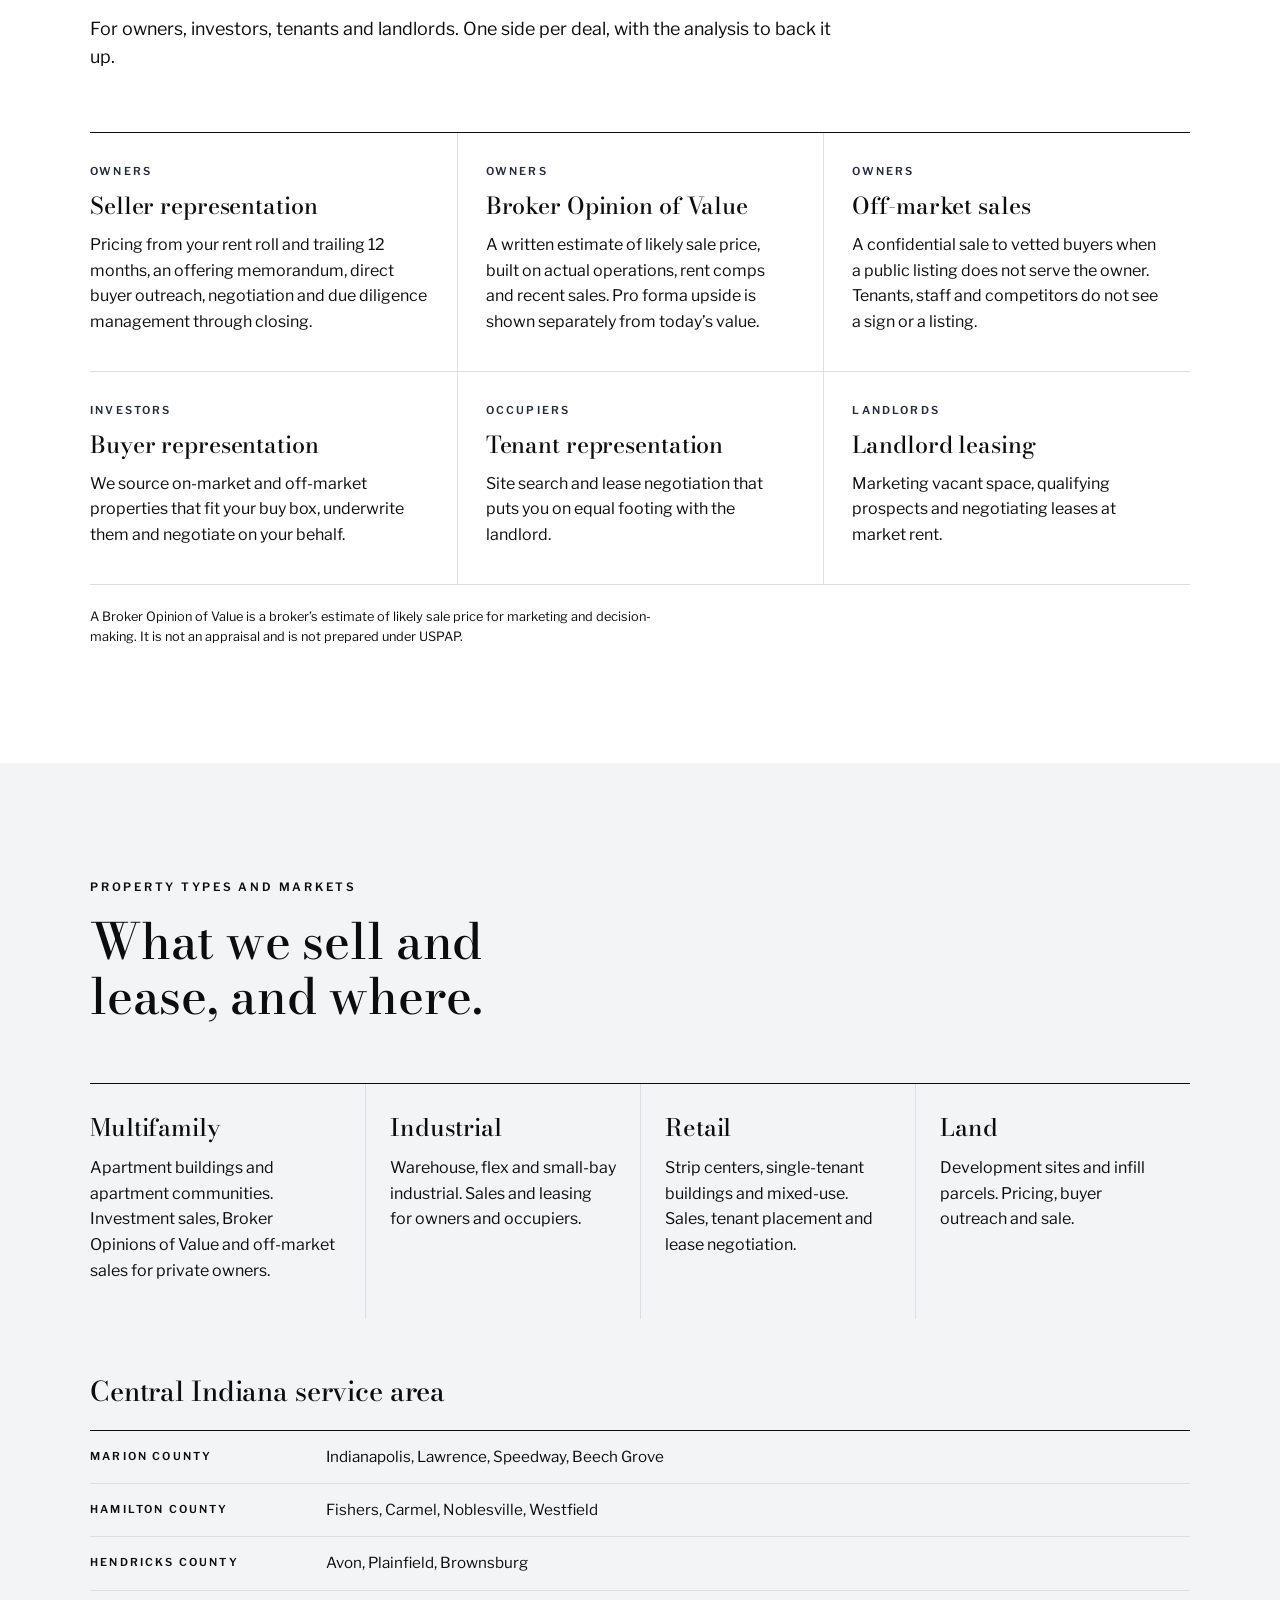
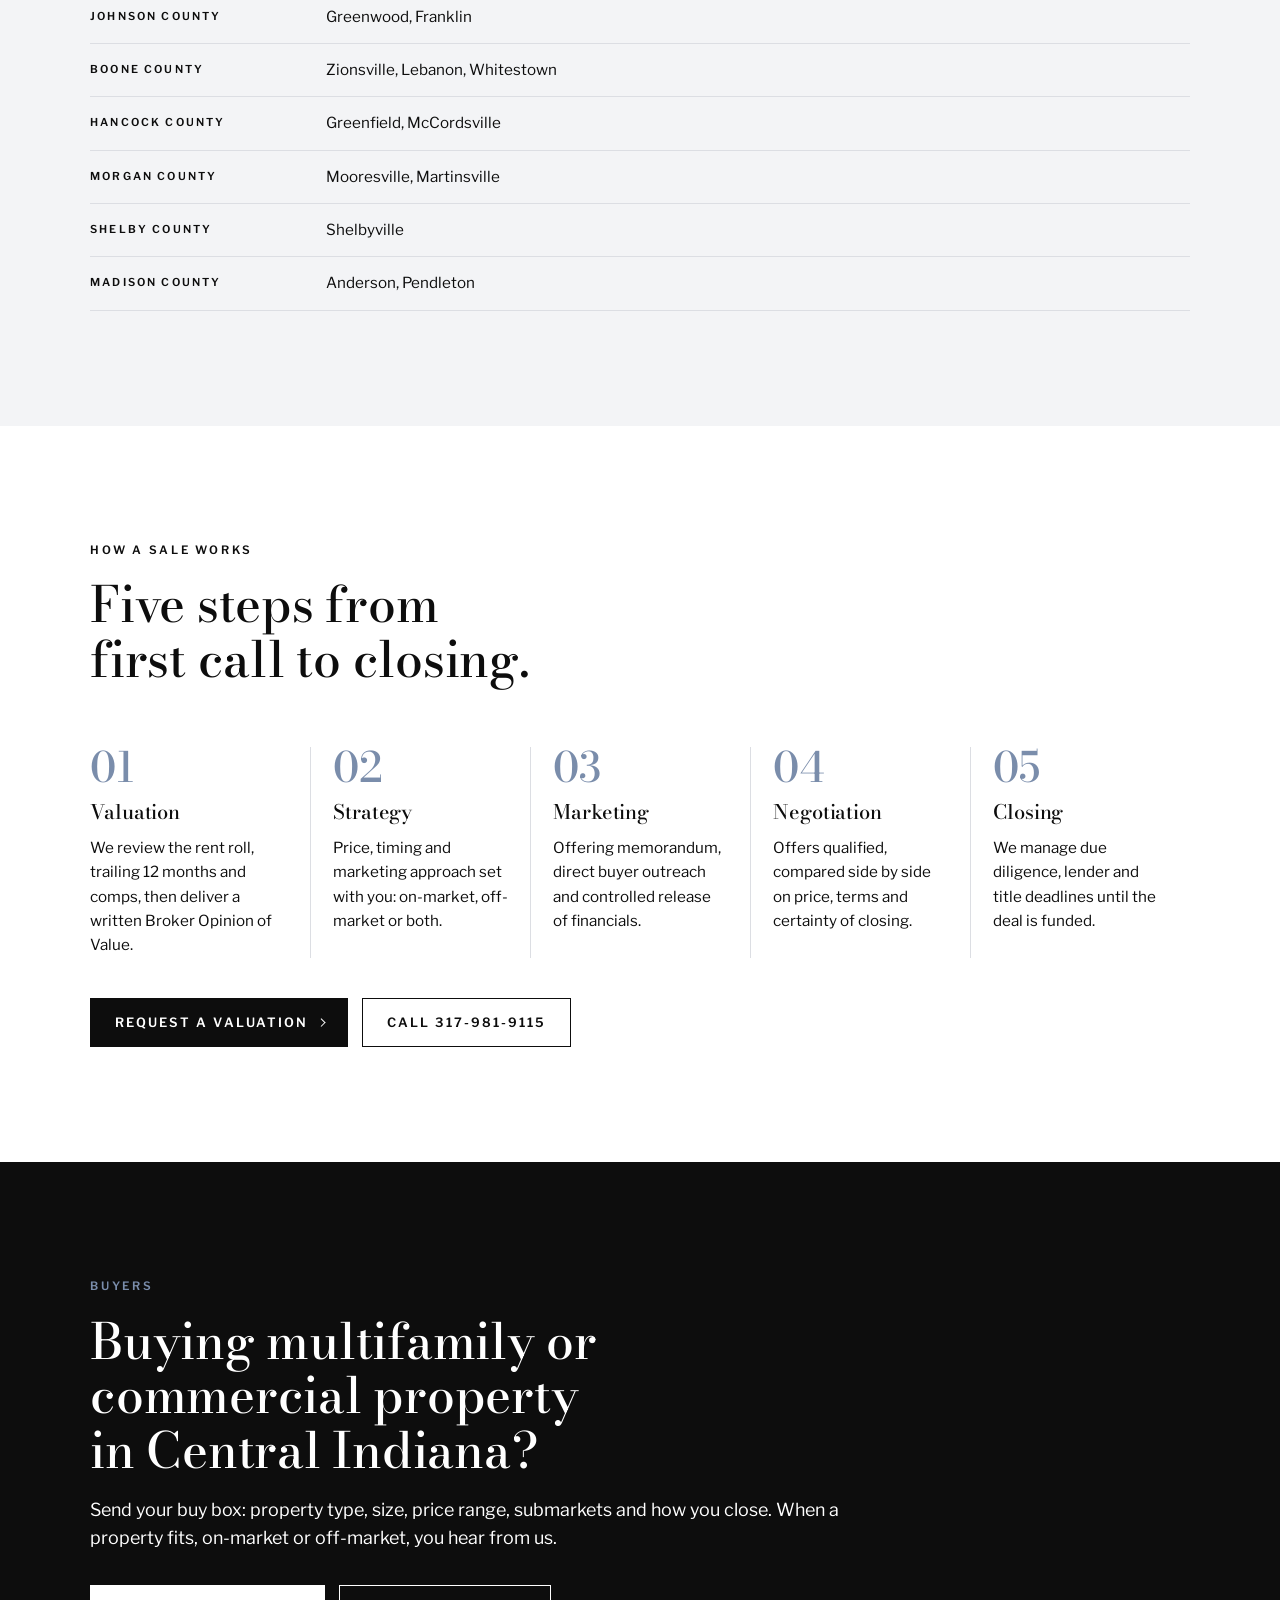
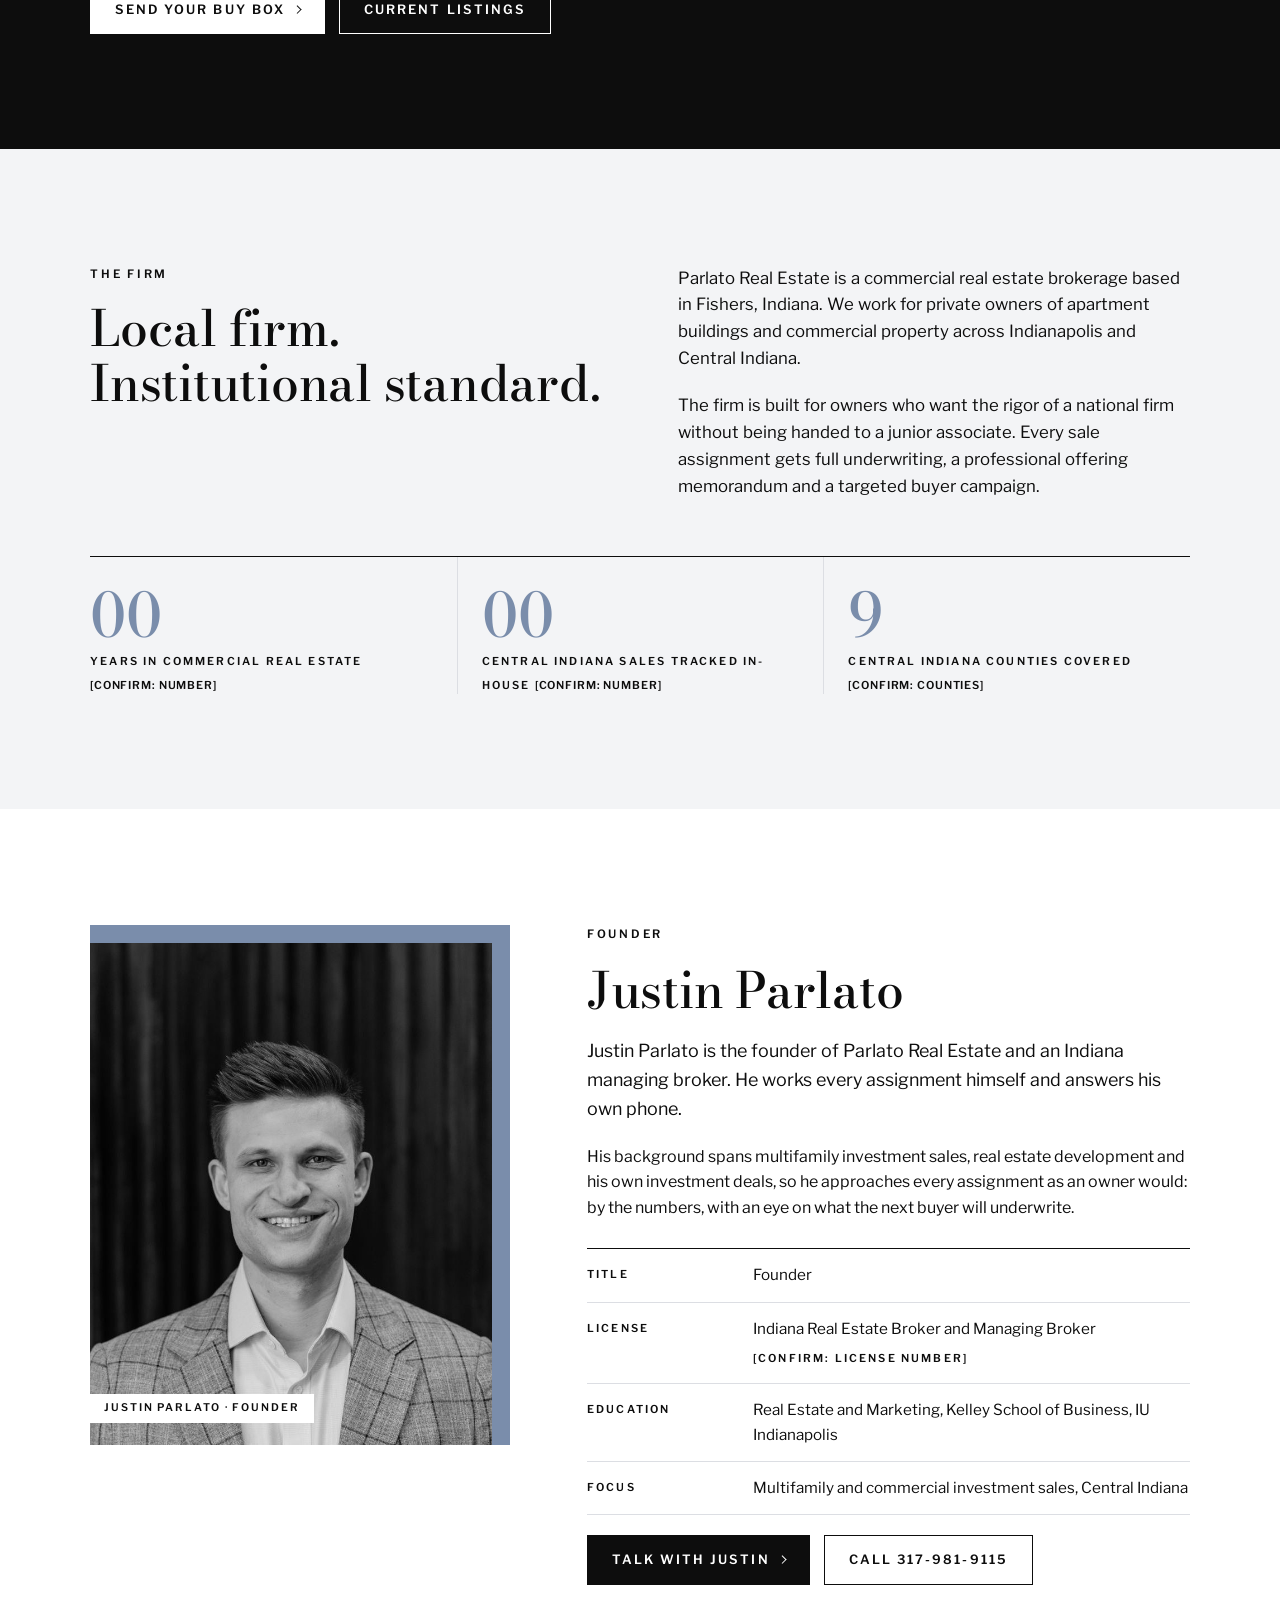
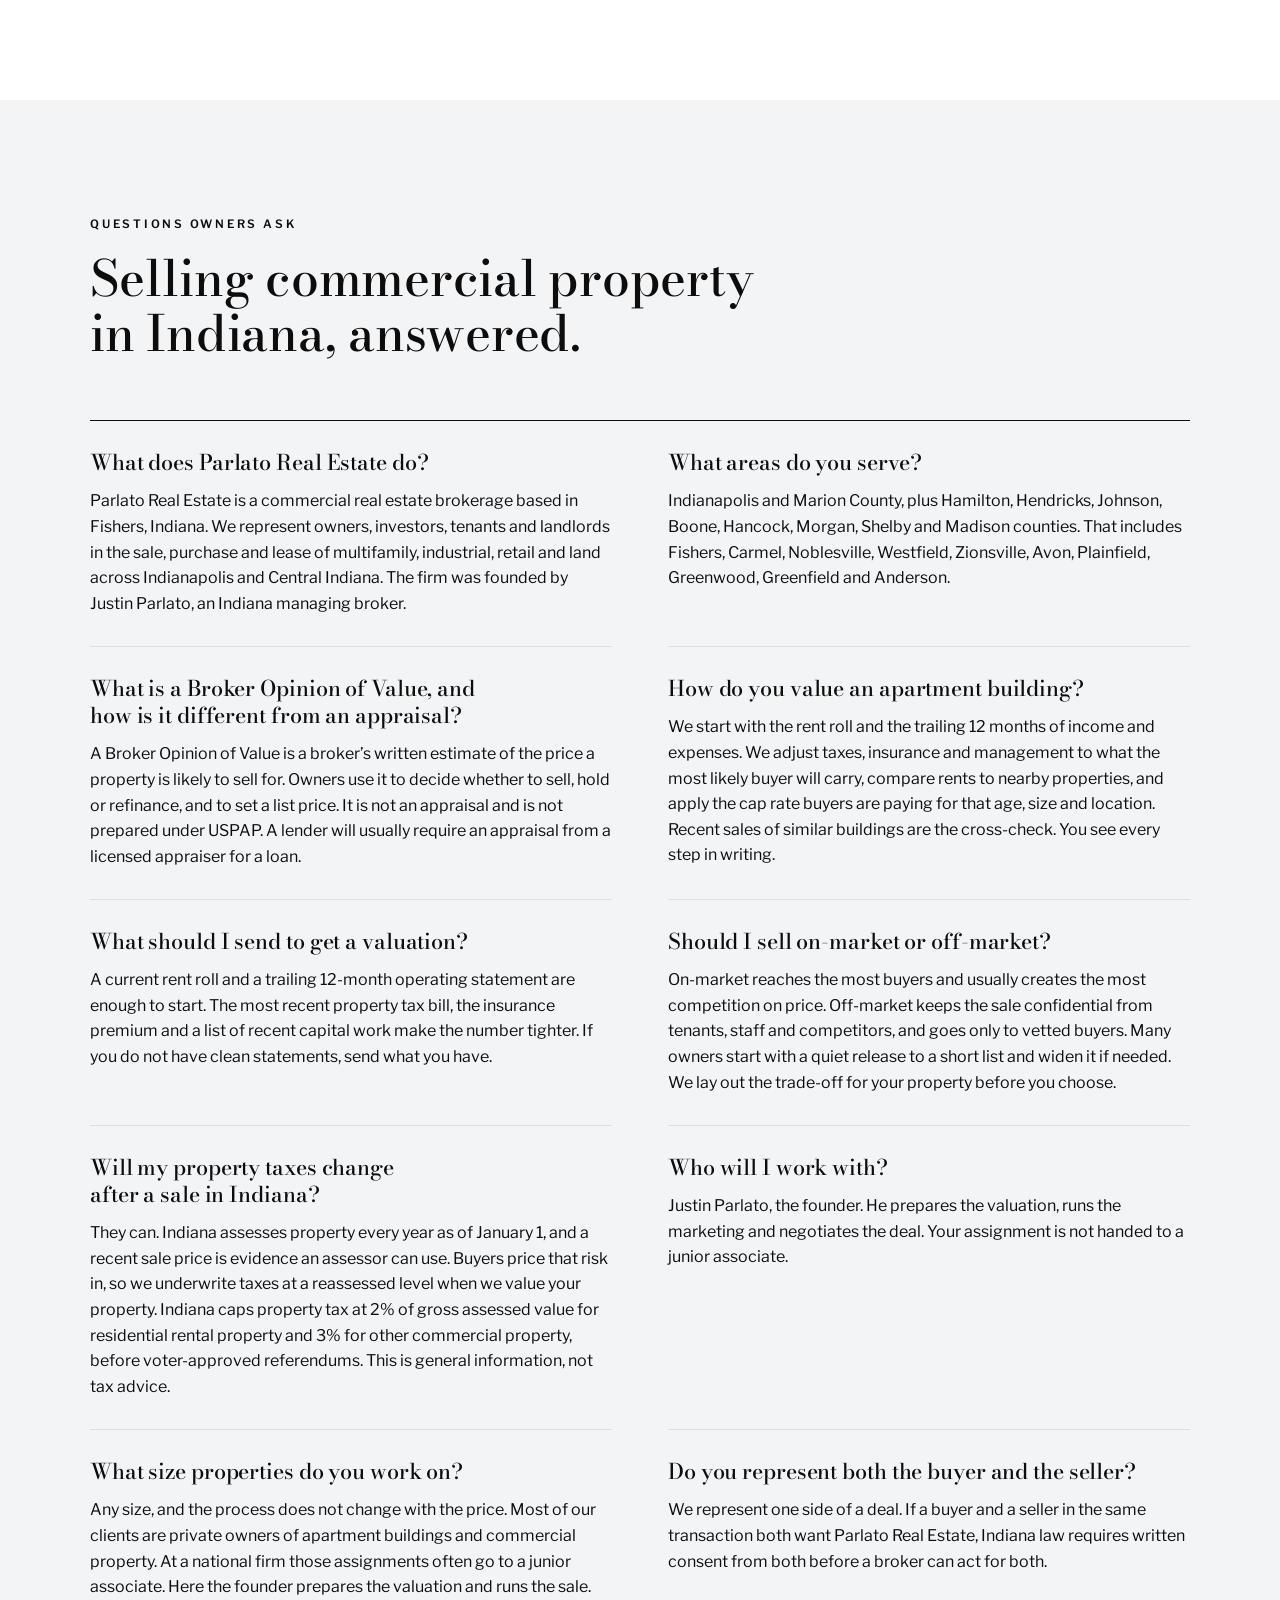
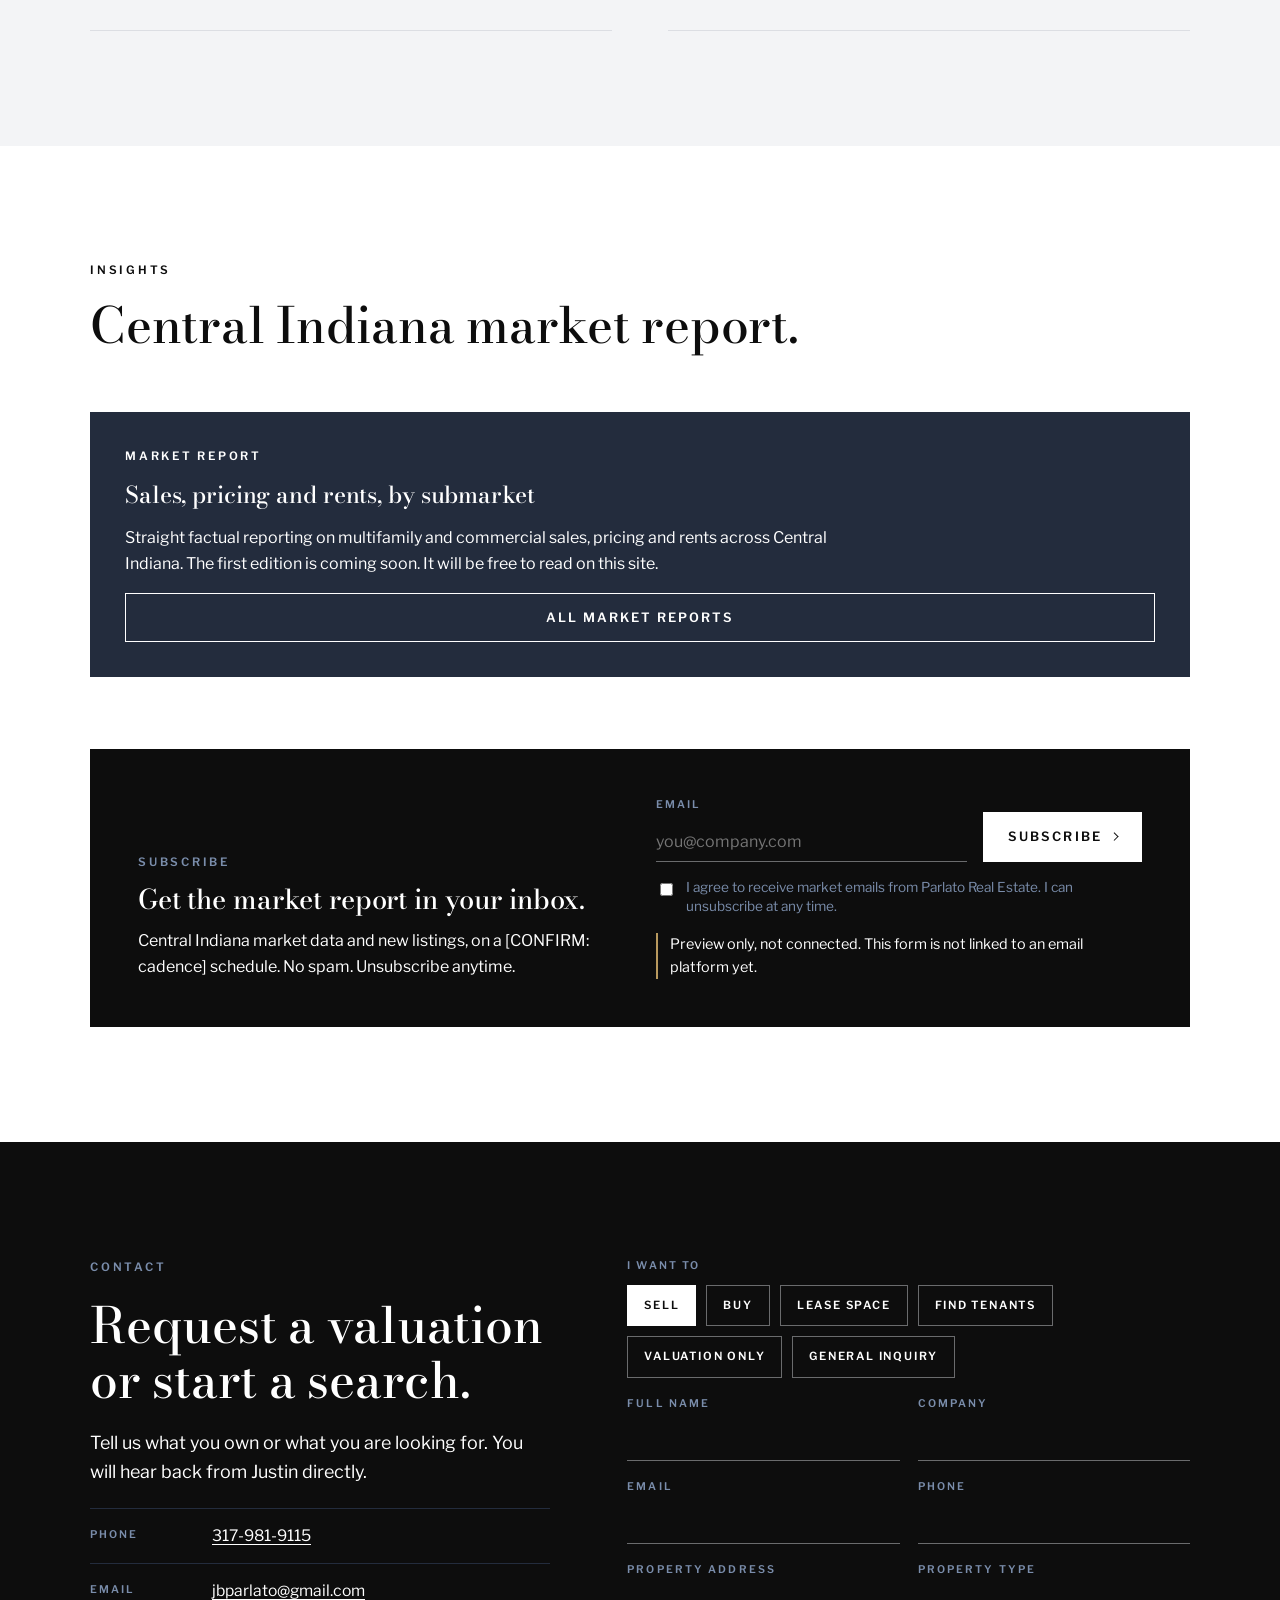
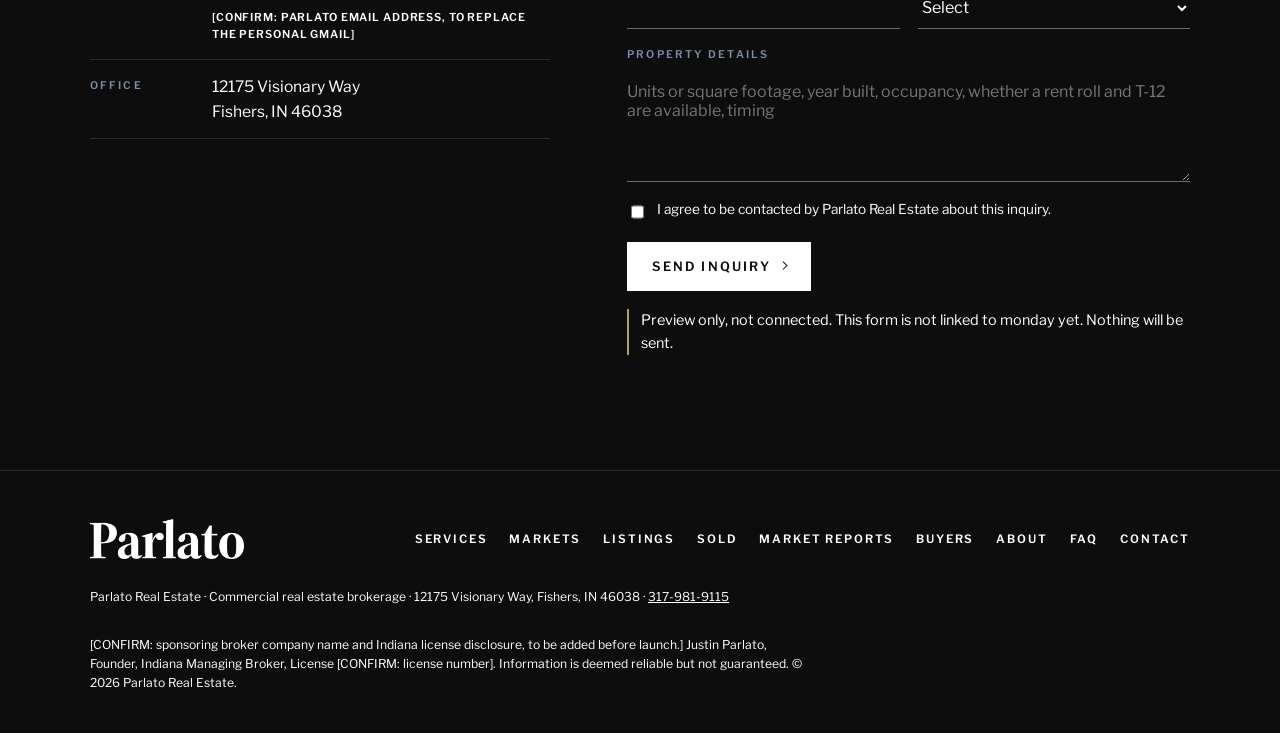
==== commit 6135a309: "Add Listings, Sold and Market Reports pages Co-Authored-By: Claude Opus 5.5 <noreply@anthropic.com> " ====
--- a/index.html
+++ b/index.html
@@ -322,8 +322,9 @@
       <button class="nav-toggle" id="navToggle" type="button" aria-expanded="false" aria-controls="nav">Menu</button>
       <nav class="nav" id="nav" aria-label="Primary">
         <a href="#services">Services</a>
-        <a href="#markets">Markets</a>
-        <a href="#buyers">Buyers</a>
+        <a href="listings.html">Listings</a>
+        <a href="sold.html">Sold</a>
+        <a href="market-reports.html">Market Reports</a>
         <a href="#founder">About</a>
         <a href="#faq">FAQ</a>
         <a href="tel:+13179819115">Call</a>
@@ -596,6 +597,7 @@
           <p class="lede">Send your buy box: property type, size, price range, submarkets and how you close. When a property fits, on-market or off-market, you hear from us.</p>
           <div class="cta-row" style="margin-top:14px">
             <a class="btn solid" data-intent="Buy" href="#contact">Send Your Buy Box <span class="arrow" aria-hidden="true"></span></a>
+            <a class="btn" href="listings.html">Current Listings</a>
           </div>
         </div>
         <!--
@@ -747,6 +749,7 @@
           <p class="eyebrow">Market report</p>
           <h3>Sales, pricing and rents, by submarket</h3>
           <p>Straight factual reporting on multifamily and commercial sales, pricing and rents across Central Indiana. The first edition is coming soon. It will be free to read on this site.</p>
+          <a class="btn" href="market-reports.html">All Market Reports</a>
           <!-- When the first edition exists, publish it as its own page with a date, the data source, and the author. Original local data is what search engines and AI assistants cite. -->
         </div>
         <!-- LinkedIn posts and press lists are hidden until there are real items. [CONFIRM: LinkedIn profile or company page URL.] Press must be about Parlato Real Estate and approved. -->
@@ -877,11 +880,12 @@
         <nav aria-label="Footer">
           <a href="#services">Services</a>
           <a href="#markets">Markets</a>
-          <a href="#process">Process</a>
+          <a href="listings.html">Listings</a>
+          <a href="sold.html">Sold</a>
+          <a href="market-reports.html">Market Reports</a>
           <a href="#buyers">Buyers</a>
           <a href="#founder">About</a>
           <a href="#faq">FAQ</a>
-          <a href="#insights">Insights</a>
           <a href="#contact">Contact</a>
         </nav>
       </div>
--- a/css/styles.css
+++ b/css/styles.css
@@ -280,7 +280,7 @@
   cursor: pointer;
   color: var(--black);
 }
-@media (max-width: 960px) {
+@media (max-width: 1140px) {
   .nav-toggle { display: block; }
   .nav {
     display: none;
@@ -1024,3 +1024,24 @@
   .nav { display: flex !important; }
   body { padding-bottom: 0; }
 }
+
+/* Inner pages: Listings, Sold, Market Reports */
+.nav a[aria-current="page"] { text-decoration: underline; text-underline-offset: 6px; text-decoration-thickness: 1px; }
+.page-intro { padding-block: clamp(56px, 7vw, 96px); }
+.page-intro .head { margin-bottom: 0; }
+.page-intro h1 { font-size: clamp(2.3rem, 4.4vw, 3.5rem); line-height: 1.05; font-weight: 500; }
+.text-link {
+  font-size: 0.74rem;
+  font-weight: 700;
+  letter-spacing: 0.16em;
+  text-transform: uppercase;
+  color: var(--black);
+  margin-top: 6px;
+}
+.listing.empty .note { color: var(--black); }
+.report-list { list-style: none; margin: 0 0 clamp(48px, 6vw, 72px); padding: 0; border-top: 1px solid var(--black); }
+.report-list li { border-bottom: 1px solid var(--rule); }
+.report-list li.empty { padding: 34px 0; color: var(--black); }
+.report-list a { display: grid; gap: 8px; padding: 26px 0; text-decoration: none; color: var(--black); }
+.report-list .d { font-size: 0.64rem; font-weight: 600; letter-spacing: 0.2em; text-transform: uppercase; }
+.report-list a:hover h3 { color: var(--navy); }
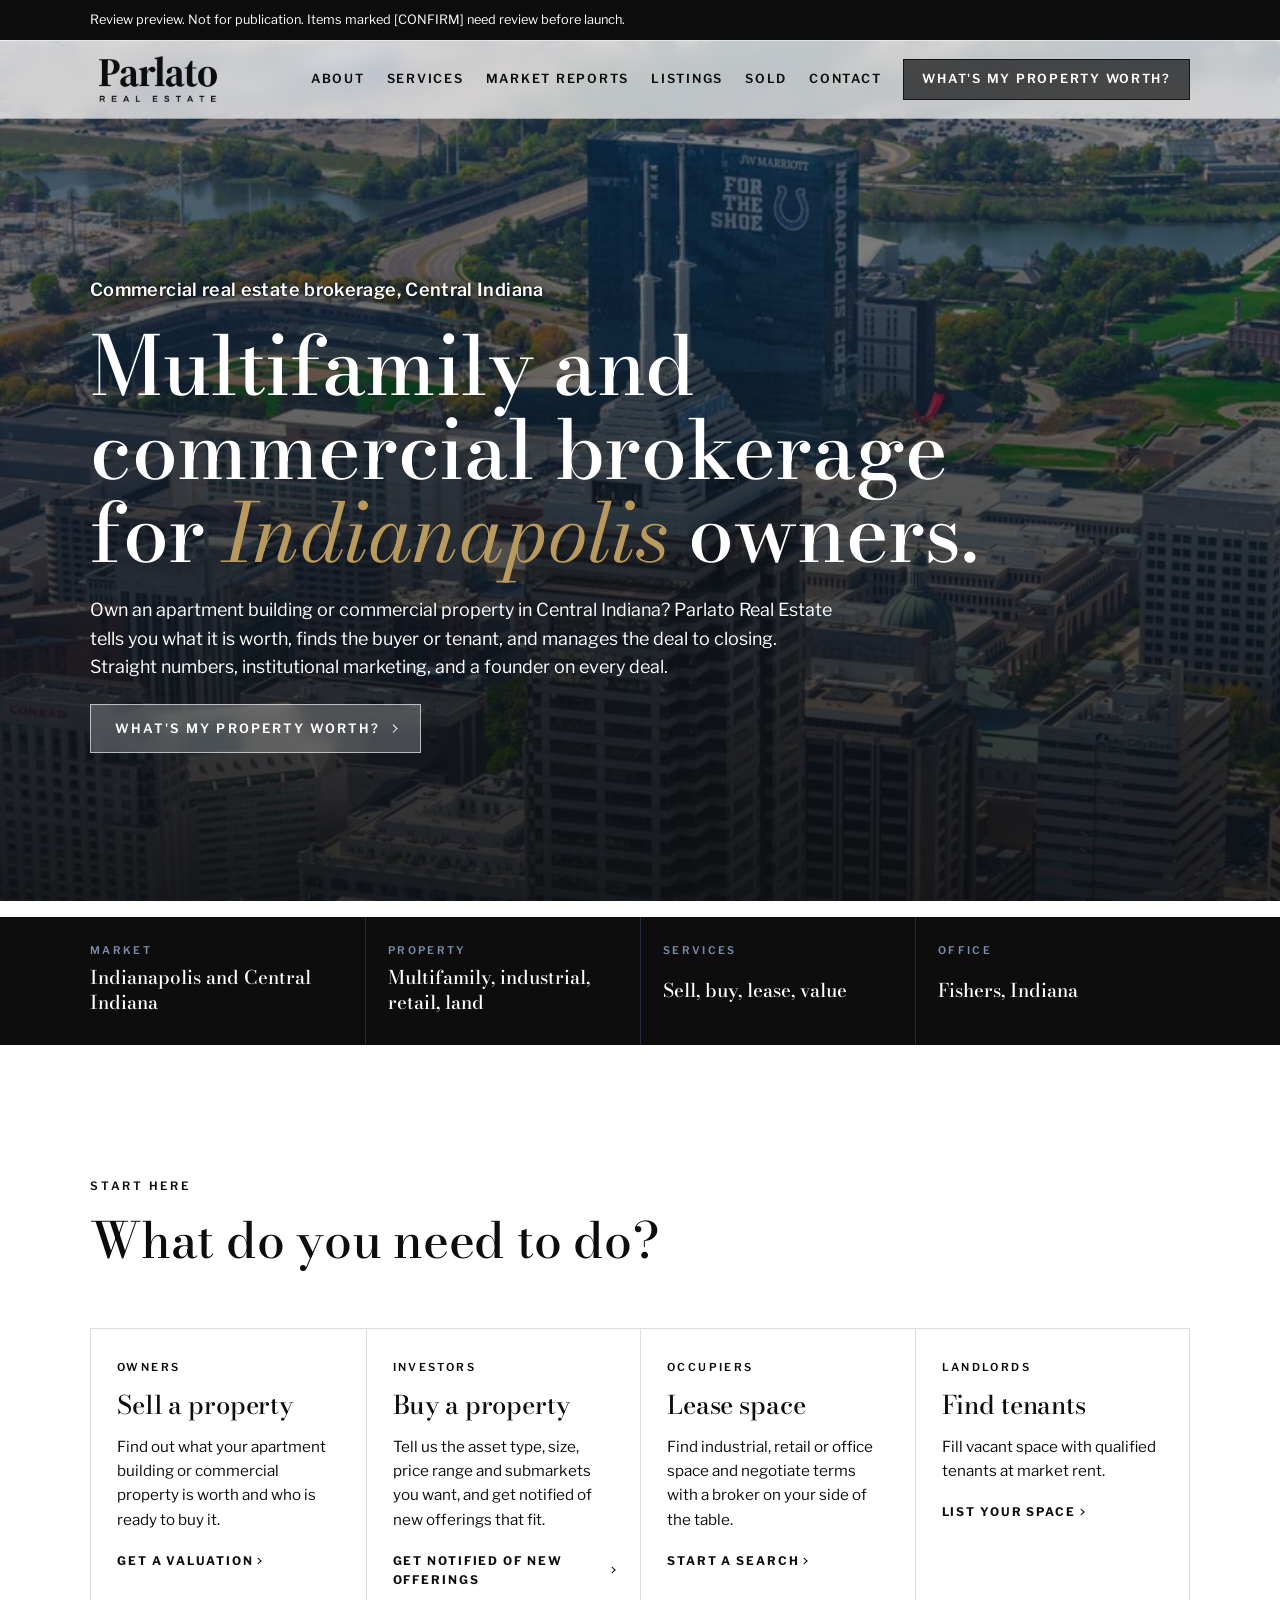
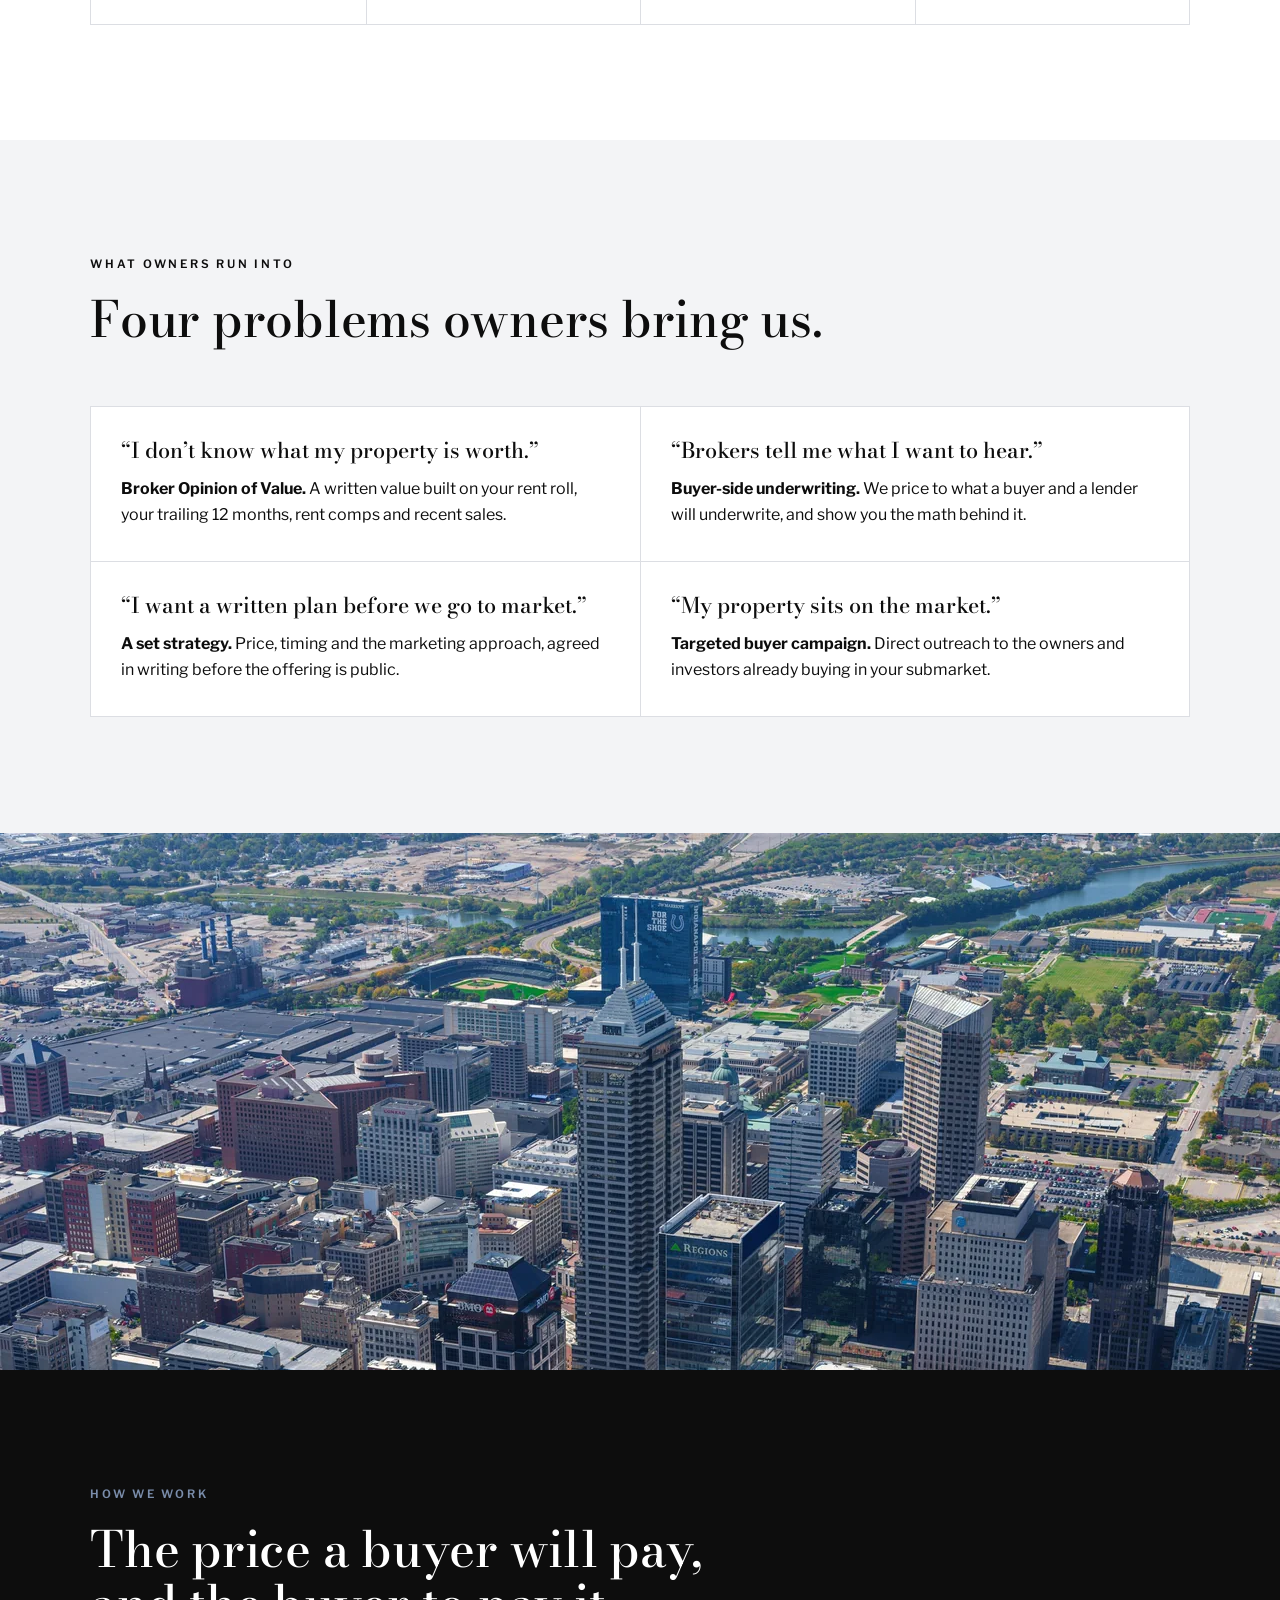
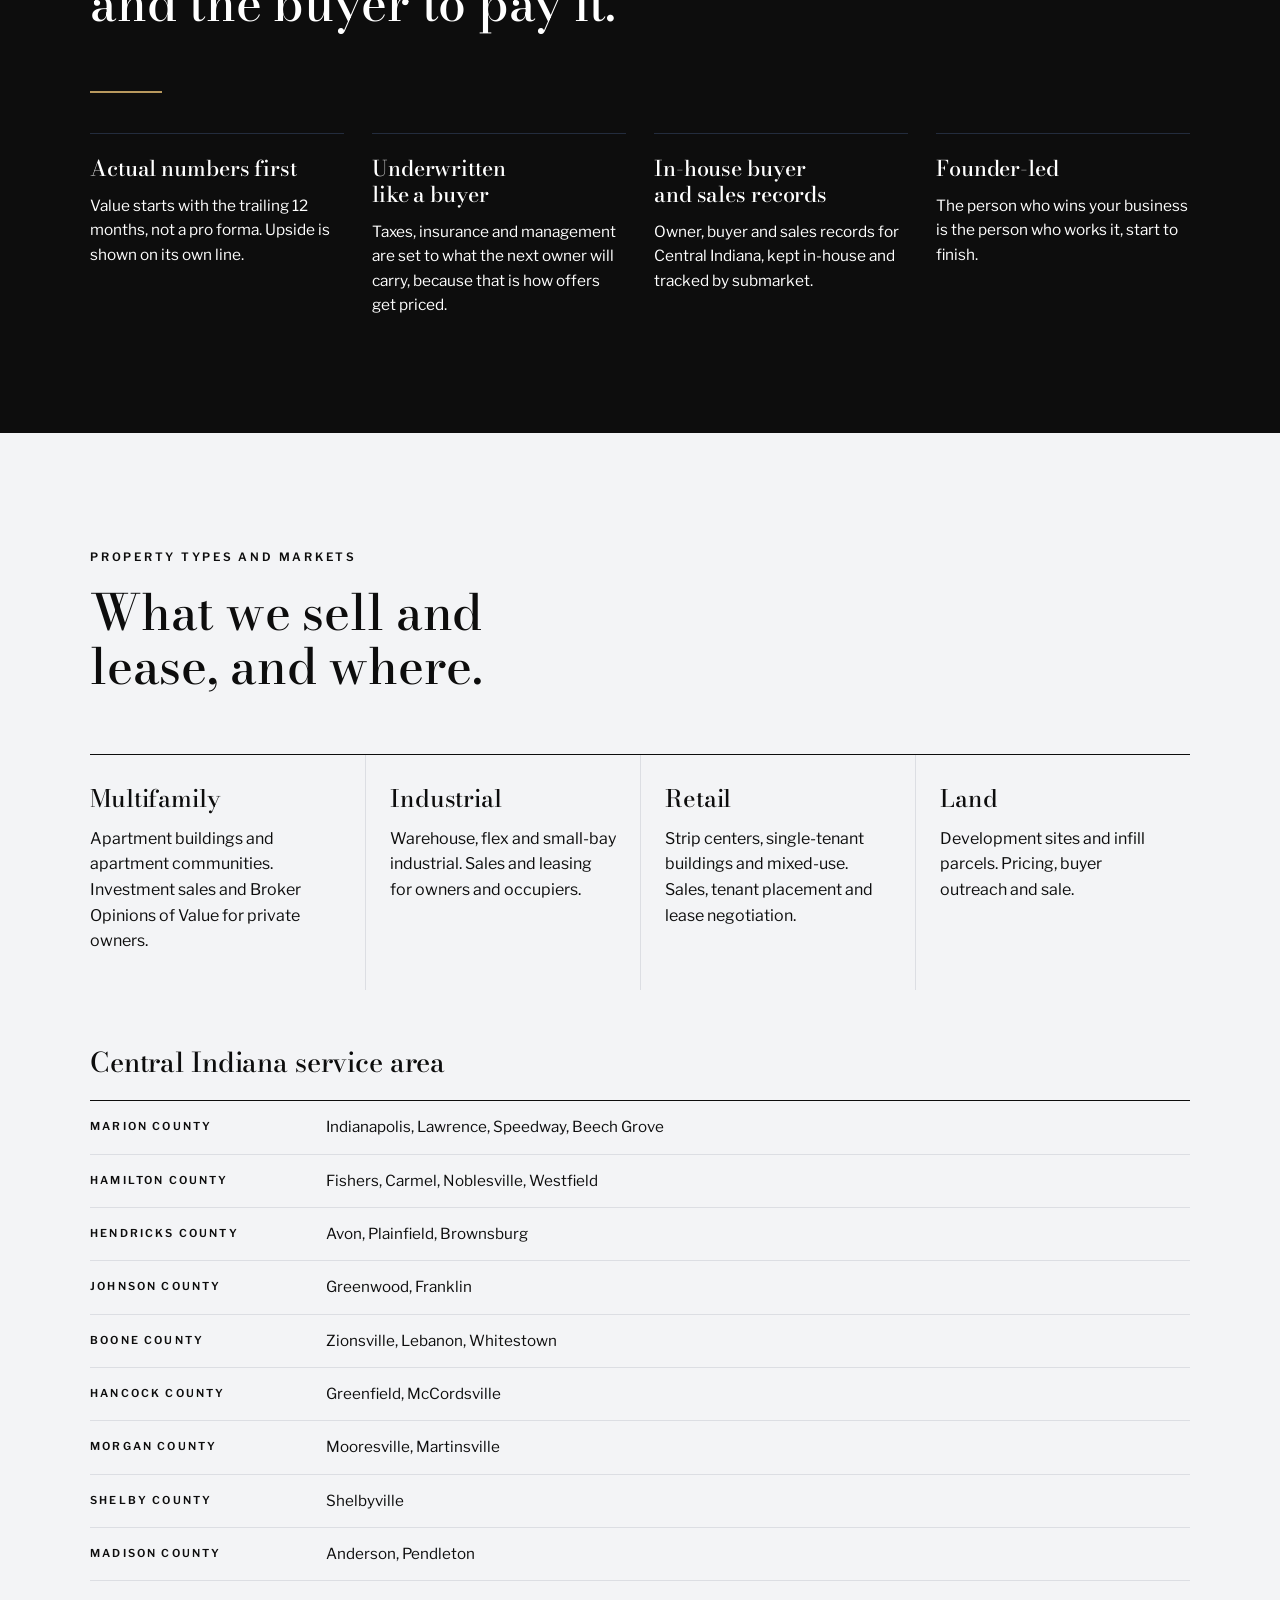
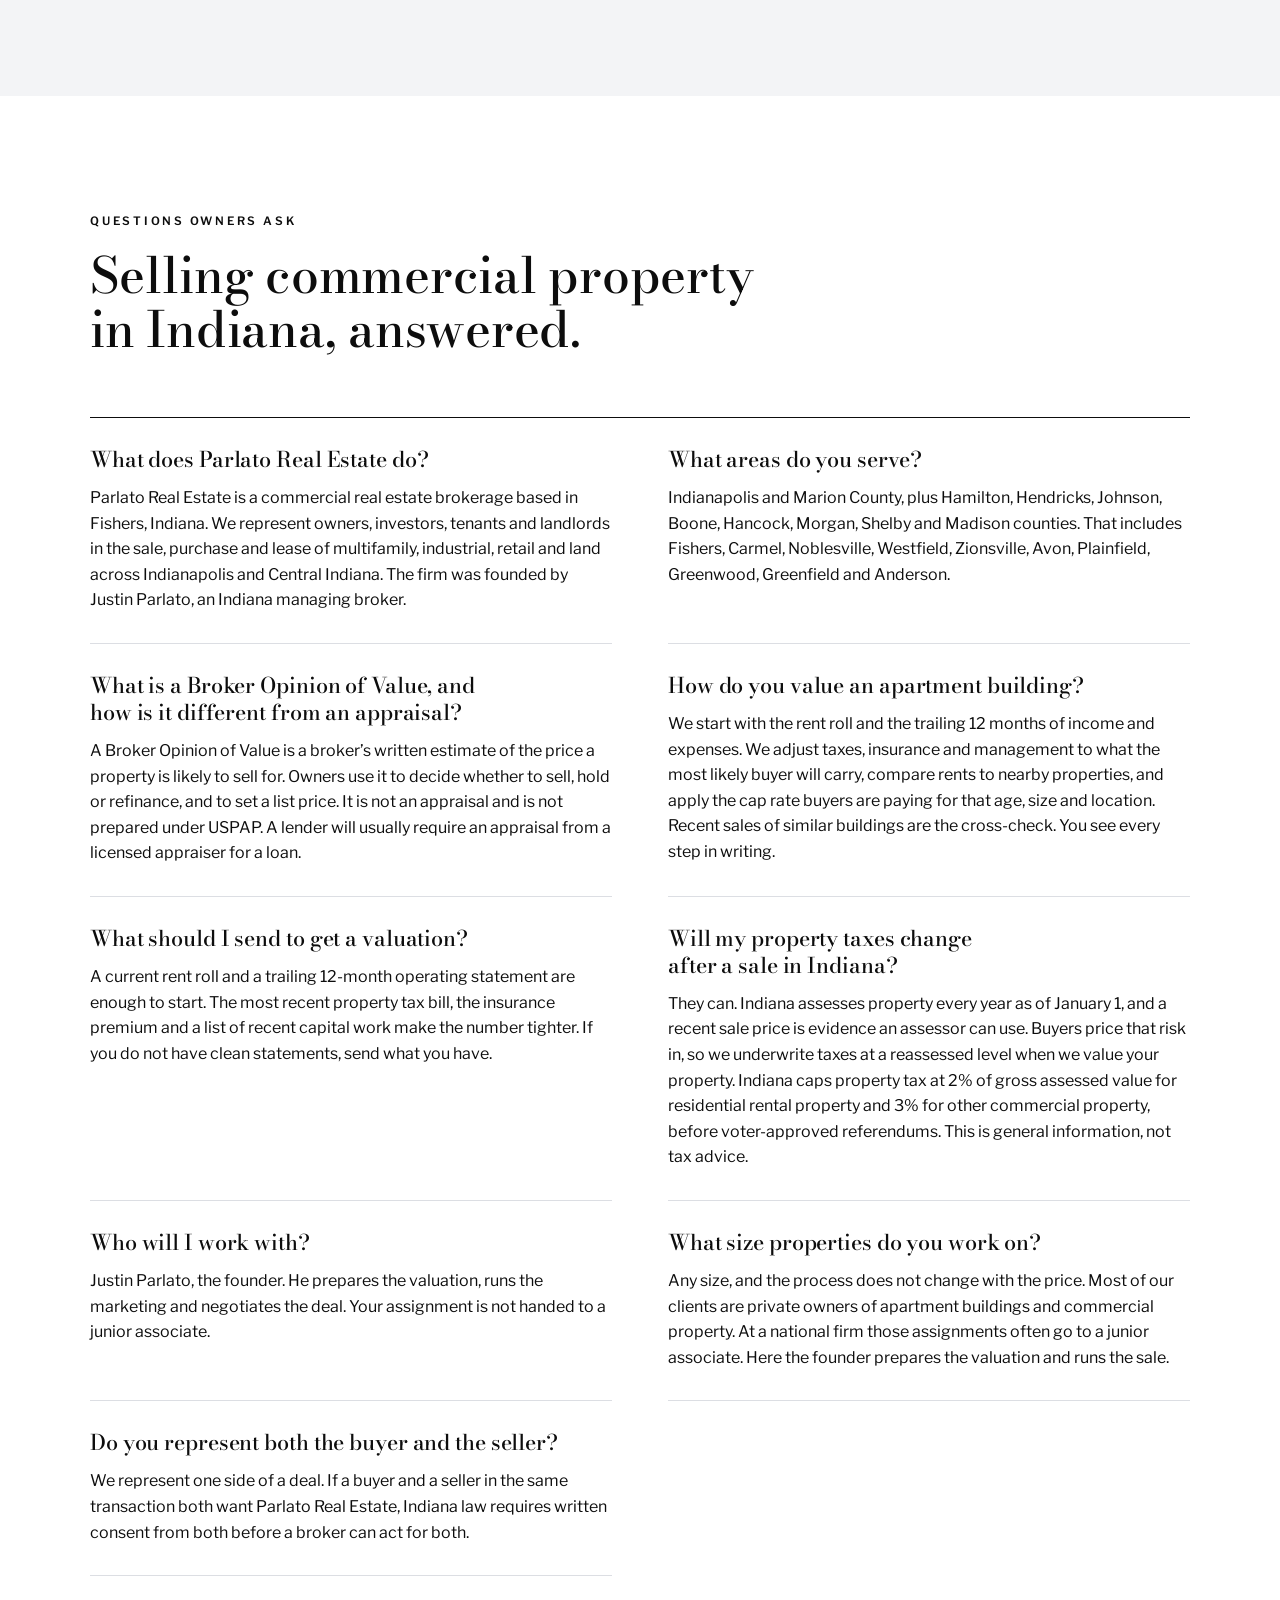
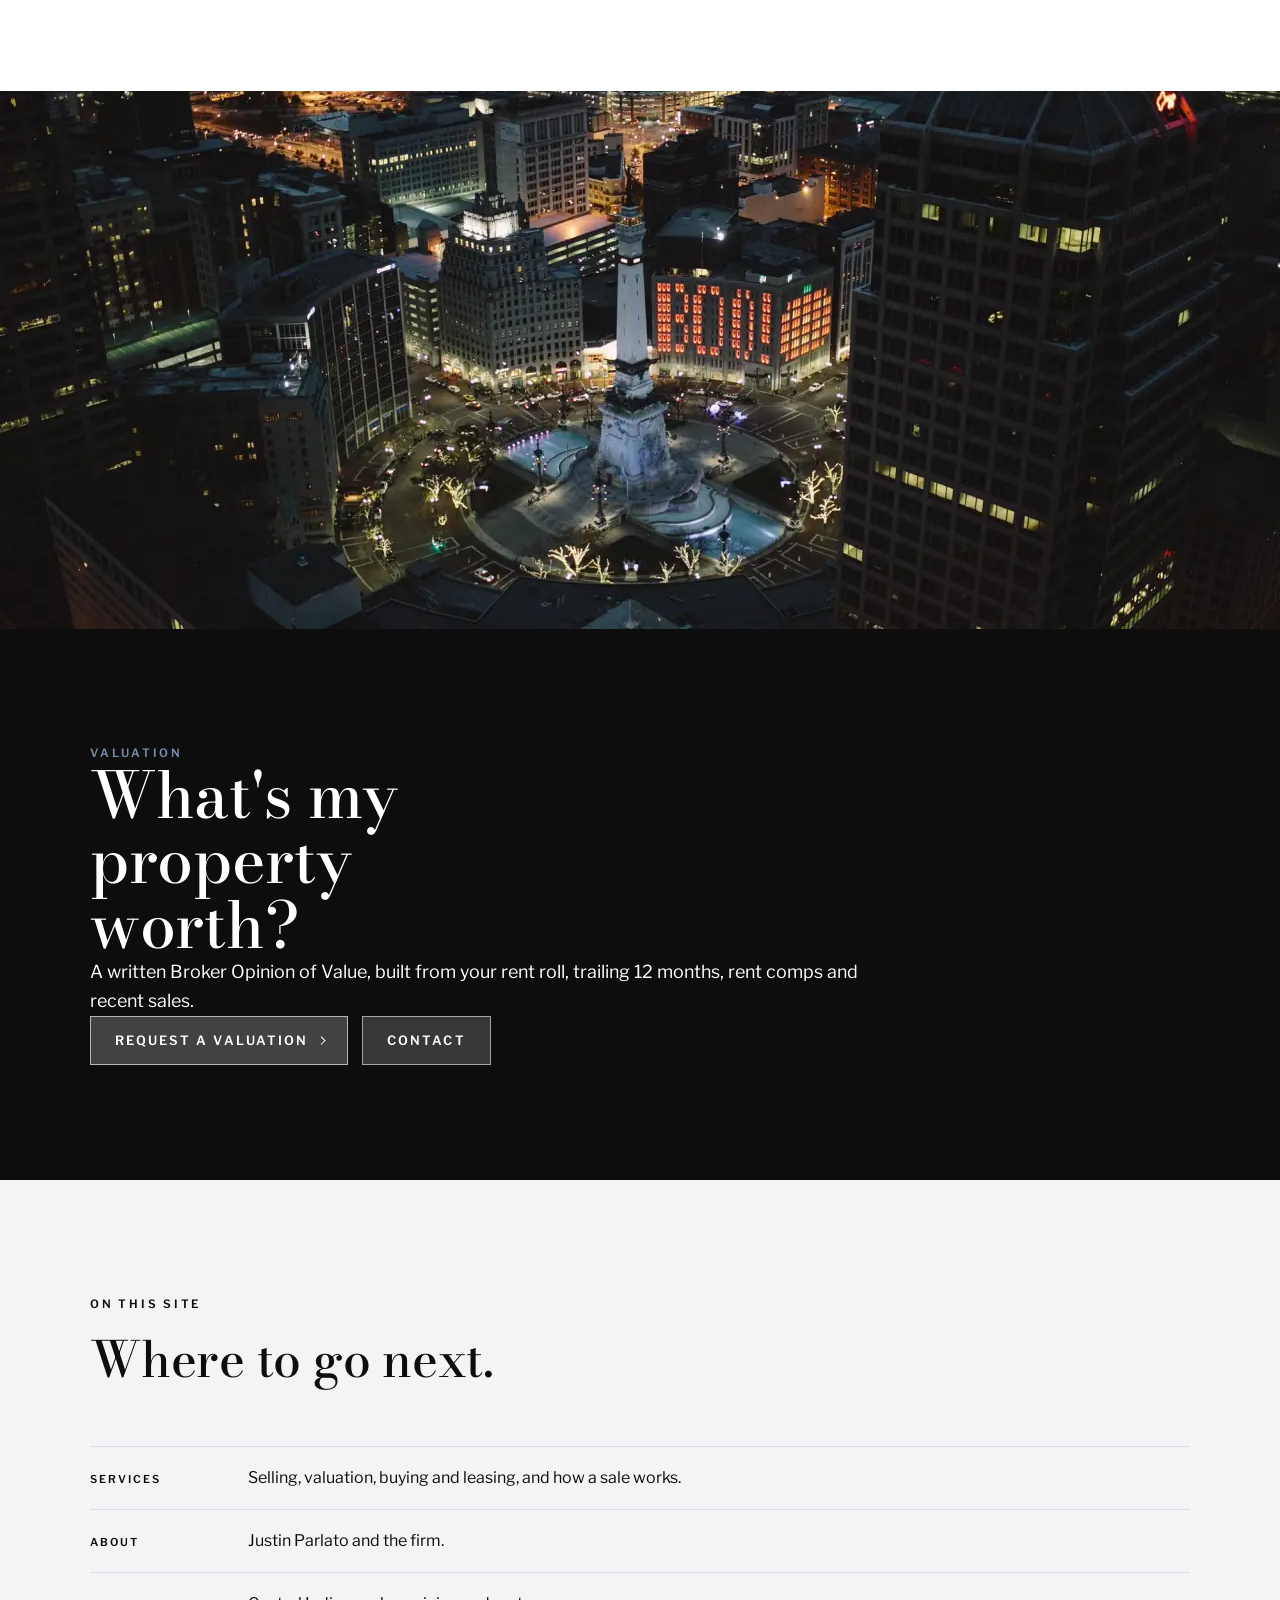
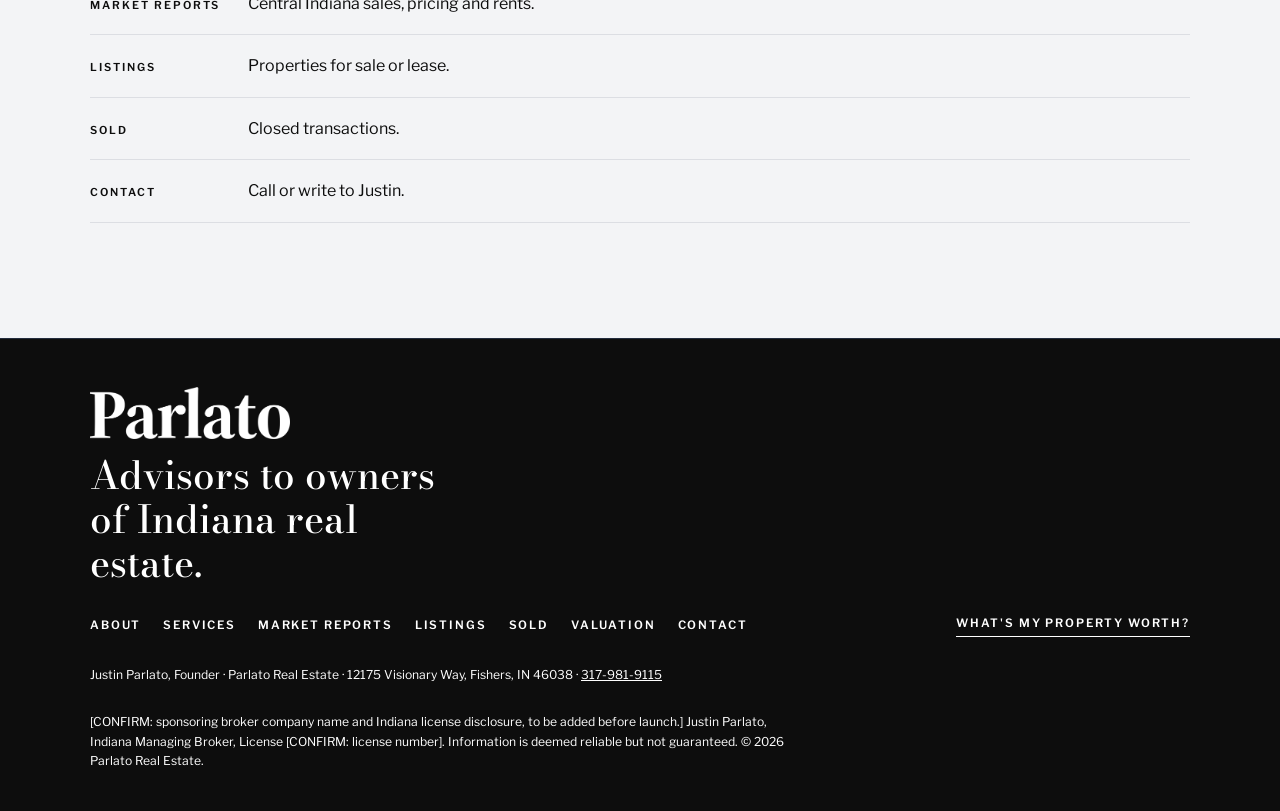
==== commit b5345490: "Merge the multi-page site with version 4 and regenerate Brings in the multi-page site (photo heroes," ====
--- a/index.html
+++ b/index.html
@@ -6,17 +6,11 @@
   <title>Indianapolis Multifamily and Commercial Real Estate Broker | Parlato</title>
   <meta name="description" content="Parlato Real Estate is a Fishers, Indiana brokerage that sells and leases apartment buildings, industrial, retail and land across Indianapolis and Central Indiana.">
   <meta name="robots" content="noindex, nofollow">
-  <!-- Remove the robots noindex tag, then add canonical, Open Graph, and Twitter URL tags, once the domain is confirmed and publication is approved. Use [CONFIRM DOMAIN]. -->
+  <!-- [CONFIRM DOMAIN] Remove noindex and add an absolute canonical URL and Open Graph URL tags only after publication is approved. -->
   <meta property="og:type" content="website">
   <meta property="og:site_name" content="Parlato Real Estate">
   <meta property="og:title" content="Indianapolis Multifamily and Commercial Real Estate Broker | Parlato">
   <meta property="og:description" content="Parlato Real Estate is a Fishers, Indiana brokerage that sells and leases apartment buildings, industrial, retail and land across Indianapolis and Central Indiana.">
-  <meta property="og:image" content="images/justin-parlato.jpg">
-  <meta property="og:image:alt" content="Justin Parlato, founder of Parlato Real Estate">
-  <meta name="twitter:card" content="summary_large_image">
-  <meta name="twitter:title" content="Indianapolis Multifamily and Commercial Real Estate Broker | Parlato">
-  <meta name="twitter:description" content="Parlato Real Estate is a Fishers, Indiana brokerage that sells and leases apartment buildings, industrial, retail and land across Indianapolis and Central Indiana.">
-  <meta name="twitter:image" content="images/justin-parlato.jpg">
   <meta name="theme-color" content="#0D0D0D">
   <link rel="icon" href="images/favicon-32.png" type="image/png" sizes="32x32">
   <link rel="apple-touch-icon" href="images/apple-touch-icon.png" sizes="180x180">
@@ -115,7 +109,6 @@
         "Multifamily investment sales",
         "Apartment building valuation",
         "Broker Opinion of Value",
-        "Off-market commercial real estate sales",
         "Industrial real estate",
         "Retail real estate",
         "Land sales",
@@ -149,17 +142,8 @@
             "@type": "Offer",
             "itemOffered": {
               "@type": "Service",
-              "name": "Off-market sales",
-              "description": "A confidential sale to vetted buyers when a public listing does not serve the owner. Tenants, staff and competitors do not see a sign or a listing.",
-              "areaServed": "Central Indiana"
-            }
-          },
-          {
-            "@type": "Offer",
-            "itemOffered": {
-              "@type": "Service",
               "name": "Buyer representation",
-              "description": "We source on-market and off-market properties that fit your buy box, underwrite them and negotiate on your behalf.",
+              "description": "We source properties that fit your buy box, underwrite them and negotiate on your behalf.",
               "areaServed": "Central Indiana"
             }
           },
@@ -261,14 +245,6 @@
         },
         {
           "@type": "Question",
-          "name": "Should I sell on-market or off-market?",
-          "acceptedAnswer": {
-            "@type": "Answer",
-            "text": "On-market reaches the most buyers and usually creates the most competition on price. Off-market keeps the sale confidential from tenants, staff and competitors, and goes only to vetted buyers. Many owners start with a quiet release to a short list and widen it if needed. We lay out the trade-off for your property before you choose."
-          }
-        },
-        {
-          "@type": "Question",
           "name": "Will my property taxes change after a sale in Indiana?",
           "acceptedAnswer": {
             "@type": "Answer",
@@ -306,72 +282,50 @@
   </script>
 </head>
 <body>
-  <a class="skip-link" href="#main">Skip to main content</a>
+<a class="skip-link" href="#main">Skip to main content</a>
   <div class="review-banner">
     <div class="wrap">Review preview. Not for publication. Items marked [CONFIRM] need review before launch.</div>
   </div>
-
   <header class="site-head">
     <div class="wrap">
-      <!-- Default 15a full lockup, black, on a semi-opaque white plate. Shown once in the header, not repeated in the hero. Do not recolour, stretch, outline, or add effects. -->
-      <a class="logo" href="#top" aria-label="Parlato Real Estate home">
+      <a class="logo" href="index.html" aria-label="Parlato Real Estate home">
         <span class="logo-plate">
           <img src="images/logo-15a-black.png" alt="Parlato Real Estate" width="640" height="250">
         </span>
       </a>
       <button class="nav-toggle" id="navToggle" type="button" aria-expanded="false" aria-controls="nav">Menu</button>
       <nav class="nav" id="nav" aria-label="Primary">
-        <a href="#services">Services</a>
-        <a href="listings.html">Listings</a>
-        <a href="sold.html">Sold</a>
-        <a href="market-reports.html">Market Reports</a>
-        <a href="#founder">About</a>
-        <a href="#faq">FAQ</a>
-        <a href="tel:+13179819115">Call</a>
-        <a class="btn solid" href="#contact" data-intent="Valuation only">Request a Valuation</a>
+        <a href="about.html">About</a><a href="services.html">Services</a><a href="market-reports.html">Market Reports</a><a href="listings.html">Listings</a><a href="sold.html">Sold</a><a href="contact.html">Contact</a><a class="btn solid" href="valuation.html">What's my property worth?</a>
       </nav>
     </div>
   </header>
-
-  <main id="main">
-    <section class="hero" id="top" aria-labelledby="hero-h">
-      <div class="wrap">
-        <div class="hero-grid">
-          <div class="hero-copy">
-            <p class="eyebrow">Commercial Real Estate Brokerage · Central Indiana</p>
-            <h1 id="hero-h">Multifamily and commercial brokerage for <em>Indianapolis</em> owners.</h1>
-            <p class="lede">Own an apartment building or commercial property in Central Indiana? Parlato Real Estate tells you what it is worth, finds the buyer or tenant, and manages the deal to closing. Straight numbers, institutional marketing, and a founder on every deal.</p>
-            <!-- Claim flagged for verification: "a founder on every deal." This line is also the example line in the Nov 9 brand guide. -->
-            <div class="cta-row">
-              <a class="btn solid" href="#contact" data-intent="Valuation only">Request a Valuation <span class="arrow" aria-hidden="true"></span></a>
-              <a class="btn" href="tel:+13179819115">Call 317-981-9115</a>
-            </div>
-          </div>
-          <div class="art-frame">
-            <svg aria-label="Illustration of apartment, industrial and retail buildings" class="hero-art" preserveAspectRatio="xMidYMid meet" role="img" viewBox="0 0 1200 520" xmlns="http://www.w3.org/2000/svg"><defs><linearGradient id="sky" x1="0" x2="0" y1="0" y2="1"><stop offset="0" stop-color="#7A8DAB"></stop><stop offset="1" stop-color="#AFBACC"></stop></linearGradient></defs><rect fill="url(#sky)" height="520" width="1200" x="0" y="0"></rect><rect fill="#0d0d0d" height="100" width="1200" x="0" y="420"></rect><rect fill="#3d4658" height="250" width="300" x="40" y="170"></rect><rect fill="#232c3d" height="28" width="26" x="62" y="192"></rect><rect fill="#232c3d" height="28" width="26" x="108" y="192"></rect><rect fill="#B8995E" height="28" width="26" x="154" y="192"></rect><rect fill="#232c3d" height="28" width="26" x="200" y="192"></rect><rect fill="#232c3d" height="28" width="26" x="246" y="192"></rect><rect fill="#232c3d" height="28" width="26" x="292" y="192"></rect><rect fill="#232c3d" height="28" width="26" x="62" y="236"></rect><rect fill="#232c3d" height="28" width="26" x="108" y="236"></rect><rect fill="#232c3d" height="28" width="26" x="154" y="236"></rect><rect fill="#232c3d" height="28" width="26" x="200" y="236"></rect><rect fill="#B8995E" height="28" width="26" x="246" y="236"></rect><rect fill="#232c3d" height="28" width="26" x="292" y="236"></rect><rect fill="#232c3d" height="28" width="26" x="62" y="280"></rect><rect fill="#232c3d" height="28" width="26" x="108" y="280"></rect><rect fill="#232c3d" height="28" width="26" x="154" y="280"></rect><rect fill="#232c3d" height="28" width="26" x="200" y="280"></rect><rect fill="#232c3d" height="28" width="26" x="246" y="280"></rect><rect fill="#232c3d" height="28" width="26" x="292" y="280"></rect><rect fill="#232c3d" height="28" width="26" x="62" y="324"></rect><rect fill="#B8995E" height="28" width="26" x="108" y="324"></rect><rect fill="#232c3d" height="28" width="26" x="154" y="324"></rect><rect fill="#232c3d" height="28" width="26" x="200" y="324"></rect><rect fill="#232c3d" height="28" width="26" x="246" y="324"></rect><rect fill="#232c3d" height="28" width="26" x="292" y="324"></rect><rect fill="#232c3d" height="28" width="26" x="62" y="368"></rect><rect fill="#232c3d" height="28" width="26" x="108" y="368"></rect><rect fill="#232c3d" height="28" width="26" x="154" y="368"></rect><rect fill="#232c3d" height="28" width="26" x="200" y="368"></rect><rect fill="#232c3d" height="28" width="26" x="246" y="368"></rect><rect fill="#232c3d" height="28" width="26" x="292" y="368"></rect><rect fill="#505b6f" height="330" width="190" x="360" y="90"></rect><rect fill="#232c3d" height="26" width="24" x="380" y="112"></rect><rect fill="#232c3d" height="26" width="24" x="424" y="112"></rect><rect fill="#232c3d" height="26" width="24" x="468" y="112"></rect><rect fill="#B8995E" height="26" width="24" x="512" y="112"></rect><rect fill="#232c3d" height="26" width="24" x="380" y="154"></rect><rect fill="#232c3d" height="26" width="24" x="424" y="154"></rect><rect fill="#232c3d" height="26" width="24" x="468" y="154"></rect><rect fill="#232c3d" height="26" width="24" x="512" y="154"></rect><rect fill="#232c3d" height="26" width="24" x="380" y="196"></rect><rect fill="#232c3d" height="26" width="24" x="424" y="196"></rect><rect fill="#B8995E" height="26" width="24" x="468" y="196"></rect><rect fill="#232c3d" height="26" width="24" x="512" y="196"></rect><rect fill="#232c3d" height="26" width="24" x="380" y="238"></rect><rect fill="#232c3d" height="26" width="24" x="424" y="238"></rect><rect fill="#232c3d" height="26" width="24" x="468" y="238"></rect><rect fill="#232c3d" height="26" width="24" x="512" y="238"></rect><rect fill="#232c3d" height="26" width="24" x="380" y="280"></rect><rect fill="#232c3d" height="26" width="24" x="424" y="280"></rect><rect fill="#232c3d" height="26" width="24" x="468" y="280"></rect><rect fill="#B8995E" height="26" width="24" x="512" y="280"></rect><rect fill="#B8995E" height="26" width="24" x="380" y="322"></rect><rect fill="#232c3d" height="26" width="24" x="424" y="322"></rect><rect fill="#232c3d" height="26" width="24" x="468" y="322"></rect><rect fill="#232c3d" height="26" width="24" x="512" y="322"></rect><rect fill="#232c3d" height="26" width="24" x="380" y="364"></rect><rect fill="#232c3d" height="26" width="24" x="424" y="364"></rect><rect fill="#232c3d" height="26" width="24" x="468" y="364"></rect><rect fill="#232c3d" height="26" width="24" x="512" y="364"></rect><rect fill="#2f3747" height="160" width="380" x="570" y="260"></rect><rect fill="#1c2230" height="12" width="380" x="570" y="248"></rect><rect fill="#4a5468" height="100" width="40" x="592" y="320"></rect><rect fill="#3b4456" height="2" width="40" x="592" y="326"></rect><rect fill="#3b4456" height="2" width="40" x="592" y="344"></rect><rect fill="#3b4456" height="2" width="40" x="592" y="362"></rect><rect fill="#3b4456" height="2" width="40" x="592" y="380"></rect><rect fill="#3b4456" height="2" width="40" x="592" y="398"></rect><rect fill="#4a5468" height="100" width="40" x="650" y="320"></rect><rect fill="#3b4456" height="2" width="40" x="650" y="326"></rect><rect fill="#3b4456" height="2" width="40" x="650" y="344"></rect><rect fill="#3b4456" height="2" width="40" x="650" y="362"></rect><rect fill="#3b4456" height="2" width="40" x="650" y="380"></rect><rect fill="#3b4456" height="2" width="40" x="650" y="398"></rect><rect fill="#4a5468" height="100" width="40" x="708" y="320"></rect><rect fill="#3b4456" height="2" width="40" x="708" y="326"></rect><rect fill="#3b4456" height="2" width="40" x="708" y="344"></rect><rect fill="#3b4456" height="2" width="40" x="708" y="362"></rect><rect fill="#3b4456" height="2" width="40" x="708" y="380"></rect><rect fill="#3b4456" height="2" width="40" x="708" y="398"></rect><rect fill="#4a5468" height="100" width="40" x="766" y="320"></rect><rect fill="#3b4456" height="2" width="40" x="766" y="326"></rect><rect fill="#3b4456" height="2" width="40" x="766" y="344"></rect><rect fill="#3b4456" height="2" width="40" x="766" y="362"></rect><rect fill="#3b4456" height="2" width="40" x="766" y="380"></rect><rect fill="#3b4456" height="2" width="40" x="766" y="398"></rect><rect fill="#4a5468" height="100" width="40" x="824" y="320"></rect><rect fill="#3b4456" height="2" width="40" x="824" y="326"></rect><rect fill="#3b4456" height="2" width="40" x="824" y="344"></rect><rect fill="#3b4456" height="2" width="40" x="824" y="362"></rect><rect fill="#3b4456" height="2" width="40" x="824" y="380"></rect><rect fill="#3b4456" height="2" width="40" x="824" y="398"></rect><rect fill="#4a5468" height="100" width="40" x="882" y="320"></rect><rect fill="#3b4456" height="2" width="40" x="882" y="326"></rect><rect fill="#3b4456" height="2" width="40" x="882" y="344"></rect><rect fill="#3b4456" height="2" width="40" x="882" y="362"></rect><rect fill="#3b4456" height="2" width="40" x="882" y="380"></rect><rect fill="#3b4456" height="2" width="40" x="882" y="398"></rect><rect fill="#1c2230" height="14" width="320" x="600" y="280"></rect><rect fill="#465064" height="120" width="200" x="970" y="300"></rect><rect fill="#B8995E" height="18" width="200" x="970" y="300"></rect><rect fill="#232c3d" height="60" width="46" x="986" y="336"></rect><rect fill="#1c2230" height="24" width="46" x="986" y="396"></rect><rect fill="#232c3d" height="60" width="46" x="1048" y="336"></rect><rect fill="#1c2230" height="24" width="46" x="1048" y="396"></rect><rect fill="#232c3d" height="60" width="46" x="1110" y="336"></rect><rect fill="#1c2230" height="24" width="46" x="1110" y="396"></rect></svg>
-            <span class="tag">Multifamily · Industrial · Retail · Land</span>
-          </div>
-        </div>
+<main id="main">
+
+    <section class="hero-photo" aria-labelledby="hero-h">
+      <!-- Joseph Surak's aerial photograph (see images/CREDITS.md). Replace with Parlato property photography when available. -->
+      <img class="hero-img" src="images/hero-indy-skyline-1920.webp" srcset="images/hero-indy-skyline-800.webp 800w, images/hero-indy-skyline-1280.webp 1280w, images/hero-indy-skyline-1920.webp 1920w" sizes="100vw" alt="Aerial view of the downtown Indianapolis skyline" width="1920" height="798" fetchpriority="high" decoding="async">
+      <div class="hero-scrim">
+        <div class="wrap hero-copy">
+          <p class="eyebrow hero-kicker">Commercial real estate brokerage, Central Indiana</p>
+          <h1 id="hero-h">Multifamily and commercial brokerage for <em>Indianapolis</em> owners.</h1>
+          <p class="lede">Own an apartment building or commercial property in Central Indiana? Parlato Real Estate tells you what it is worth, finds the buyer or tenant, and manages the deal to closing. Straight numbers, institutional marketing, and a founder on every deal.</p>
+          <!-- Claim kept from the draft and flagged for verification: "a founder on every deal." -->
+          <div class="cta-row">
+            <a class="btn solid" href="valuation.html">What's my property worth? <span class="arrow" aria-hidden="true"></span></a>
+          </div>
+        </div>
+      </div>
+    </section>
+    <div class="strip-band">
+      <div class="wrap">
         <dl class="strip">
-          <div>
-            <dt>Market</dt>
-            <dd>Indianapolis and Central Indiana</dd>
-          </div>
-          <div>
-            <dt>Property</dt>
-            <dd>Multifamily, industrial, retail, land</dd>
-          </div>
-          <div>
-            <dt>Services</dt>
-            <dd>Sell · Buy · Lease · Value</dd>
-          </div>
-          <div>
-            <dt>Office</dt>
-            <dd>Fishers, Indiana</dd>
-          </div>
+          <div><dt>Market</dt><dd>Indianapolis and Central Indiana</dd></div>
+          <div><dt>Property</dt><dd>Multifamily, industrial, retail, land</dd></div>
+          <div><dt>Services</dt><dd>Sell, buy, lease, value</dd></div>
+          <div><dt>Office</dt><dd>Fishers, Indiana</dd></div>
         </dl>
       </div>
-    </section>
+    </div>
 
     <section class="band" aria-labelledby="help-h">
       <div class="wrap">
@@ -380,25 +334,25 @@
           <h2 id="help-h">What do you need to do?</h2>
         </div>
         <div class="routes">
-          <a class="route" data-intent="Sell" href="#contact">
+          <a class="route" href="valuation.html">
             <span class="k">Owners</span>
             <h3>Sell a property</h3>
             <p>Find out what your apartment building or commercial property is worth and who is ready to buy it.</p>
             <span class="go">Get a valuation <span class="arrow" aria-hidden="true"></span></span>
           </a>
-          <a class="route" data-intent="Buy" href="#contact">
+          <a class="route" href="contact.html?interest=buy">
             <span class="k">Investors</span>
             <h3>Buy a property</h3>
-            <p>Send your buy box. We match it to on-market and off-market properties in Central Indiana.</p>
-            <span class="go">Send your buy box <span class="arrow" aria-hidden="true"></span></span>
+            <p>Tell us the asset type, size, price range and submarkets you want, and get notified of new offerings that fit.</p>
+            <span class="go">Get notified of new offerings <span class="arrow" aria-hidden="true"></span></span>
           </a>
-          <a class="route" data-intent="Lease space" href="#contact">
+          <a class="route" href="contact.html?interest=lease">
             <span class="k">Occupiers</span>
             <h3>Lease space</h3>
             <p>Find industrial, retail or office space and negotiate terms with a broker on your side of the table.</p>
             <span class="go">Start a search <span class="arrow" aria-hidden="true"></span></span>
           </a>
-          <a class="route" data-intent="Find tenants" href="#contact">
+          <a class="route" href="contact.html?interest=tenants">
             <span class="k">Landlords</span>
             <h3>Find tenants</h3>
             <p>Fill vacant space with qualified tenants at market rent.</p>
@@ -424,8 +378,8 @@
             <p class="a"><b>Buyer-side underwriting.</b> We price to what a buyer and a lender will underwrite, and show you the math behind it.</p>
           </div>
           <div class="issue">
-            <p class="q">“I don’t want my tenants or competitors to know I’m selling.”</p>
-            <p class="a"><b>Off-market sale.</b> Confidential marketing to a vetted list of qualified buyers. No sign, no public listing.</p>
+            <p class="q">“I want a written plan before we go to market.”</p>
+            <p class="a"><b>A set strategy.</b> Price, timing and the marketing approach, agreed in writing before the offering is public.</p>
           </div>
           <div class="issue">
             <p class="q">“My property sits on the market.”</p>
@@ -434,6 +388,11 @@
         </div>
       </div>
     </section>
+
+    <figure class="photo-band">
+      <!-- Joseph Surak's aerial photograph (see images/CREDITS.md). -->
+      <img class="slot-photo" src="images/banner-indy-downtown-1280.webp" srcset="images/banner-indy-downtown-800.webp 800w, images/banner-indy-downtown-1280.webp 1280w, images/banner-indy-downtown-1920.webp 1920w" sizes="100vw" alt="Aerial view of downtown Indianapolis towers and the White River" width="1920" height="1440" loading="lazy" decoding="async">
+    </figure>
 
     <section class="band ink" aria-labelledby="adv-h">
       <div class="wrap">
@@ -464,49 +423,6 @@
       </div>
     </section>
 
-    <section class="band" id="services" aria-labelledby="svc-h">
-      <div class="wrap">
-        <div class="head">
-          <p class="eyebrow">Services</p>
-          <h2 id="svc-h">Commercial real estate services in Central Indiana.</h2>
-          <p class="lede">For owners, investors, tenants and landlords. One side per deal, with the analysis to back it up.</p>
-        </div>
-        <div class="svc">
-          <article>
-            <span class="tagline">Owners</span>
-            <h3>Seller representation</h3>
-            <p>Pricing from your rent roll and trailing 12 months, an offering memorandum, direct buyer outreach, negotiation and due diligence management through closing.</p>
-          </article>
-          <article>
-            <span class="tagline">Owners</span>
-            <h3>Broker Opinion of Value</h3>
-            <p>A written estimate of likely sale price, built on actual operations, rent comps and recent sales. Pro forma upside is shown separately from today’s value.</p>
-          </article>
-          <article>
-            <span class="tagline">Owners</span>
-            <h3>Off-market sales</h3>
-            <p>A confidential sale to vetted buyers when a public listing does not serve the owner. Tenants, staff and competitors do not see a sign or a listing.</p>
-          </article>
-          <article>
-            <span class="tagline">Investors</span>
-            <h3>Buyer representation</h3>
-            <p>We source on-market and off-market properties that fit your buy box, underwrite them and negotiate on your behalf.</p>
-          </article>
-          <article>
-            <span class="tagline">Occupiers</span>
-            <h3>Tenant representation</h3>
-            <p>Site search and lease negotiation that puts you on equal footing with the landlord.</p>
-          </article>
-          <article>
-            <span class="tagline">Landlords</span>
-            <h3>Landlord leasing</h3>
-            <p>Marketing vacant space, qualifying prospects and negotiating leases at market rent.</p>
-          </article>
-        </div>
-        <p class="note" style="margin-top:22px">A Broker Opinion of Value is a broker’s estimate of likely sale price for marketing and decision-making. It is not an appraisal and is not prepared under USPAP.</p>
-      </div>
-    </section>
-
     <section class="band stone" id="markets" aria-labelledby="mkt-h">
       <div class="wrap">
         <div class="head">
@@ -516,7 +432,7 @@
         <div class="types">
           <article>
             <h3>Multifamily</h3>
-            <p>Apartment buildings and apartment communities. Investment sales, Broker Opinions of Value and off-market sales for private owners.</p>
+            <p>Apartment buildings and apartment communities. Investment sales and Broker Opinions of Value for private owners.</p>
           </article>
           <article>
             <h3>Industrial</h3>
@@ -549,145 +465,7 @@
       </div>
     </section>
 
-    <section class="band" id="process" aria-labelledby="proc-h">
-      <div class="wrap">
-        <div class="head">
-          <p class="eyebrow">How a sale works</p>
-          <h2 id="proc-h">Five steps from first call to closing.</h2>
-        </div>
-        <ol class="process">
-          <li>
-            <span class="n">01</span>
-            <h3>Valuation</h3>
-            <p>We review the rent roll, trailing 12 months and comps, then deliver a written Broker Opinion of Value.</p>
-          </li>
-          <li>
-            <span class="n">02</span>
-            <h3>Strategy</h3>
-            <p>Price, timing and marketing approach set with you: on-market, off-market or both.</p>
-          </li>
-          <li>
-            <span class="n">03</span>
-            <h3>Marketing</h3>
-            <p>Offering memorandum, direct buyer outreach and controlled release of financials.</p>
-          </li>
-          <li>
-            <span class="n">04</span>
-            <h3>Negotiation</h3>
-            <p>Offers qualified, compared side by side on price, terms and certainty of closing.</p>
-          </li>
-          <li>
-            <span class="n">05</span>
-            <h3>Closing</h3>
-            <p>We manage due diligence, lender and title deadlines until the deal is funded.</p>
-          </li>
-        </ol>
-        <div class="cta-row" style="margin-top:40px">
-          <a class="btn solid" data-intent="Valuation only" href="#contact">Request a Valuation <span class="arrow" aria-hidden="true"></span></a>
-          <a class="btn" href="tel:+13179819115">Call 317-981-9115</a>
-        </div>
-      </div>
-    </section>
-
-    <section class="band ink" id="buyers" aria-labelledby="buy-h">
-      <div class="wrap">
-        <div class="head" style="margin-bottom:0">
-          <p class="eyebrow">Buyers</p>
-          <h2 id="buy-h">Buying multifamily or commercial property in Central Indiana?</h2>
-          <p class="lede">Send your buy box: property type, size, price range, submarkets and how you close. When a property fits, on-market or off-market, you hear from us.</p>
-          <div class="cta-row" style="margin-top:14px">
-            <a class="btn solid" data-intent="Buy" href="#contact">Send Your Buy Box <span class="arrow" aria-hidden="true"></span></a>
-            <a class="btn" href="listings.html">Current Listings</a>
-          </div>
-        </div>
-        <!--
-          LISTINGS TEMPLATE. Hidden until there is a live listing. Do not publish a sample or invented listing.
-          When a listing is live, restore a "listings" grid here with one card per property. Fields per card:
-          photo, property name, city, units or SF, year built, price, price per unit or per SF,
-          occupancy, and cap rate with its basis stated (for example "6.9% cap on trailing 12").
-          Never show a cap rate without saying which income it is on.
-        -->
-      </div>
-    </section>
-
-    <!--
-      SOLD TEMPLATE. Hidden until there are approved, attributed closed transactions. Do not invent deals.
-      Columns: Property, Type, Units or SF, Market, Sale price, Closed (month and year), Represented.
-      The national teams list name, market and unit count only. Showing price and date for each deal is the edge.
-      When the list exists, add a "Clients represented" line and total the units and dollars in the metrics band.
-    -->
-
-    <section class="band stone" id="firm" aria-labelledby="why-h">
-      <div class="wrap">
-        <div class="split">
-          <div class="head" style="margin-bottom:0">
-            <p class="eyebrow">The firm</p>
-            <h2 id="why-h">Local firm. Institutional standard.</h2>
-          </div>
-          <div class="body">
-            <p>Parlato Real Estate is a commercial real estate brokerage based in Fishers, Indiana. We work for private owners of apartment buildings and commercial property across Indianapolis and Central Indiana.</p>
-            <!-- Flagged claims: "the rigor of a national firm" and "without being handed to a junior associate." -->
-            <p>The firm is built for owners who want the rigor of a national firm without being handed to a junior associate. Every sale assignment gets full underwriting, a professional offering memorandum and a targeted buyer campaign.</p>
-          </div>
-        </div>
-        <!--
-          METRICS BAND. Every number here must be real and approved. "00" is a placeholder, not a figure.
-          Reference pattern: the band total should equal what the founder bio can support.
-        -->
-        <dl class="metrics">
-          <div>
-            <dd>00</dd>
-            <dt>Years in commercial real estate <span class="confirm">[CONFIRM: number]</span></dt>
-          </div>
-          <div>
-            <dd>00</dd>
-            <dt>Central Indiana sales tracked in-house <span class="confirm">[CONFIRM: number]</span></dt>
-          </div>
-          <div>
-            <dd>9</dd>
-            <dt>Central Indiana counties covered <span class="confirm">[CONFIRM: counties]</span></dt>
-          </div>
-        </dl>
-        <!--
-          TESTIMONIALS TEMPLATE. Hidden until there are real, client-approved quotes. Do not invent testimonials.
-          Format for each: one or two sentences, full name, title, company, and a tag naming the deal type
-          (for example "Seller, 24 units, Indianapolis"). Attributed quotes tied to a deal carry more weight
-          than first-name-only quotes.
-        -->
-      </div>
-    </section>
-
-    <section class="band" id="founder" aria-labelledby="founder-h">
-      <div class="wrap founder">
-        <div class="portrait">
-          <img src="images/justin-parlato.jpg" alt="Justin Parlato, founder and managing broker of Parlato Real Estate" width="720" height="900">
-          <span class="tag">Justin Parlato · Founder</span>
-        </div>
-        <div class="body">
-          <p class="eyebrow">Founder</p>
-          <h2 id="founder-h">Justin Parlato</h2>
-          <p class="lede">Justin Parlato is the founder of Parlato Real Estate and an Indiana managing broker. He works every assignment himself and answers his own phone.</p>
-          <!-- Flagged claims: background in multifamily investment sales, real estate development, and his own investment deals. -->
-          <p>His background spans multifamily investment sales, real estate development and his own investment deals, so he approaches every assignment as an owner would: by the numbers, with an eye on what the next buyer will underwrite.</p>
-          <ul class="creds">
-            <li><span>Title</span><span>Founder</span></li>
-            <li>
-              <span>License</span>
-              <span>Indiana Real Estate Broker and Managing Broker <span class="confirm">[CONFIRM: license number]</span></span>
-            </li>
-            <!-- Flagged claim: education. -->
-            <li><span>Education</span><span>Real Estate and Marketing, Kelley School of Business, IU Indianapolis</span></li>
-            <li><span>Focus</span><span>Multifamily and commercial investment sales, Central Indiana</span></li>
-          </ul>
-          <div class="cta-row">
-            <a class="btn solid" href="#contact">Talk with Justin <span class="arrow" aria-hidden="true"></span></a>
-            <a class="btn" href="tel:+13179819115">Call 317-981-9115</a>
-          </div>
-        </div>
-      </div>
-    </section>
-
-    <section class="band stone" id="faq" aria-labelledby="faq-h">
+    <section class="band" id="faq" aria-labelledby="faq-h">
       <div class="wrap">
         <div class="head">
           <p class="eyebrow">Questions owners ask</p>
@@ -716,10 +494,6 @@
             <p>A current rent roll and a trailing 12-month operating statement are enough to start. The most recent property tax bill, the insurance premium and a list of recent capital work make the number tighter. If you do not have clean statements, send what you have.</p>
           </div>
           <div class="qa">
-            <h3>Should I sell on-market or off-market?</h3>
-            <p>On-market reaches the most buyers and usually creates the most competition on price. Off-market keeps the sale confidential from tenants, staff and competitors, and goes only to vetted buyers. Many owners start with a quiet release to a short list and widen it if needed. We lay out the trade-off for your property before you choose.</p>
-          </div>
-          <div class="qa">
             <h3>Will my property taxes change after a sale in Indiana?</h3>
             <p>They can. Indiana assesses property every year as of January 1, and a recent sale price is evidence an assessor can use. Buyers price that risk in, so we underwrite taxes at a reassessed level when we value your property. Indiana caps property tax at 2% of gross assessed value for residential rental property and 3% for other commercial property, before voter-approved referendums. This is general information, not tax advice.</p>
           </div>
@@ -739,166 +513,56 @@
       </div>
     </section>
 
-    <section class="band" id="insights" aria-labelledby="ins-h">
+    <figure class="photo-band">
+      <img class="slot-photo" src="images/banner-indy-monument-1280.webp" srcset="images/banner-indy-monument-800.webp 800w, images/banner-indy-monument-1280.webp 1280w, images/banner-indy-monument-1920.webp 1920w" sizes="100vw" alt="Monument Circle in downtown Indianapolis at night" width="1920" height="1281" loading="lazy" decoding="async">
+    </figure>
+    <section class="band ink worth-band" aria-labelledby="worth-h">
+      <div class="wrap">
+        <p class="eyebrow">Valuation</p>
+        <h2 id="worth-h">What's my property worth?</h2>
+        <p class="lede">A written Broker Opinion of Value, built from your rent roll, trailing 12 months, rent comps and recent sales.</p>
+        <div class="cta-row">
+          <a class="btn solid" href="valuation.html">Request a valuation <span class="arrow" aria-hidden="true"></span></a>
+          <a class="btn" href="contact.html">Contact</a>
+        </div>
+      </div>
+    </section>
+    <section class="band stone" aria-labelledby="next-h">
       <div class="wrap">
         <div class="head">
-          <p class="eyebrow">Insights</p>
-          <h2 id="ins-h">Central Indiana market report.</h2>
-        </div>
-        <div class="panel report">
-          <p class="eyebrow">Market report</p>
-          <h3>Sales, pricing and rents, by submarket</h3>
-          <p>Straight factual reporting on multifamily and commercial sales, pricing and rents across Central Indiana. The first edition is coming soon. It will be free to read on this site.</p>
-          <a class="btn" href="market-reports.html">All Market Reports</a>
-          <!-- When the first edition exists, publish it as its own page with a date, the data source, and the author. Original local data is what search engines and AI assistants cite. -->
-        </div>
-        <!-- LinkedIn posts and press lists are hidden until there are real items. [CONFIRM: LinkedIn profile or company page URL.] Press must be about Parlato Real Estate and approved. -->
-
-        <form class="subscribe" id="subscribe" novalidate>
-          <!-- E-blast signup. [CONFIRM: email platform] and [CONFIRM: cadence]. Not connected in this preview. -->
-          <div class="sub-copy">
-            <p class="eyebrow">Subscribe</p>
-            <h3>Get the market report in your inbox.</h3>
-            <p>Central Indiana market data and new listings, on a [CONFIRM: cadence] schedule. No spam. Unsubscribe anytime.</p>
-          </div>
-          <div class="sub-fields">
-            <label for="s-email">Email
-              <input type="email" id="s-email" name="email" autocomplete="email" placeholder="you@company.com" required>
-            </label>
-            <button class="btn solid" type="submit">Subscribe <span class="arrow" aria-hidden="true"></span></button>
-            <label class="consent" for="s-consent">
-              <input type="checkbox" id="s-consent" name="consent" required>
-              <span>I agree to receive market emails from Parlato Real Estate. I can unsubscribe at any time.</span>
-            </label>
-            <p class="preview-note static">Preview only, not connected. This form is not linked to an email platform yet.</p>
-            <p class="sub-msg" hidden id="subMsg" tabindex="-1"></p>
-          </div>
-        </form>
-      </div>
-    </section>
-
-    <section class="band ink" id="contact" aria-labelledby="contact-h">
-      <div class="wrap contact">
-        <div class="card-info">
-          <p class="eyebrow">Contact</p>
-          <h2 id="contact-h">Request a valuation or start a search.</h2>
-          <p class="lede">Tell us what you own or what you are looking for. You will hear back from Justin directly.</p>
-          <dl class="info">
-            <div>
-              <dt>Phone</dt>
-              <dd><a href="tel:+13179819115">317-981-9115</a></dd>
-            </div>
-            <div>
-              <dt>Email</dt>
-              <dd>
-                <a href="mailto:jbparlato@gmail.com">jbparlato@gmail.com</a>
-                <span class="confirm">[CONFIRM: Parlato email address, to replace the personal Gmail]</span>
-              </dd>
-            </div>
-            <div>
-              <dt>Office</dt>
-              <dd>12175 Visionary Way<br>Fishers, IN 46038</dd>
-            </div>
-          </dl>
-          <!-- [CONFIRM: LinkedIn, Instagram, Facebook and X profile URLs.] Add them here and as sameAs in the JSON-LD once confirmed. -->
-        </div>
-
-        <!--
-          Lead form, intended for monday CRM.
-          Option A (any monday plan): replace this form with a monday WorkForms iframe embed.
-          Option B (monday Standard or higher): POST to a monday webhook or a Zapier / Make integration.
-          Map the "I want to" intent chips to a monday status column (Sell, Buy, Lease space, Find tenants, Valuation only, General inquiry).
-          Do not go live until the connection is approved. This preview is not connected.
-        -->
-        <form id="inquiry" novalidate>
-          <div>
-            <p class="label-text" id="intent-l">I want to</p>
-            <div class="chips" role="radiogroup" aria-labelledby="intent-l" style="margin-top:10px">
-              <label><input type="radio" name="intent" id="i-sell" value="Sell" checked> <span>Sell</span></label>
-              <label><input type="radio" name="intent" id="i-buy" value="Buy"> <span>Buy</span></label>
-              <label><input type="radio" name="intent" id="i-lease" value="Lease space"> <span>Lease space</span></label>
-              <label><input type="radio" name="intent" id="i-ten" value="Find tenants"> <span>Find tenants</span></label>
-              <label><input type="radio" name="intent" id="i-val" value="Valuation only"> <span>Valuation only</span></label>
-              <label><input type="radio" name="intent" id="i-gen" value="General inquiry"> <span>General inquiry</span></label>
-            </div>
-          </div>
-          <div class="row">
-            <label for="f-name">Full name
-              <input id="f-name" name="name" autocomplete="name" required>
-            </label>
-            <label for="f-company">Company
-              <input id="f-company" name="company" autocomplete="organization">
-            </label>
-          </div>
-          <div class="row">
-            <label for="f-email">Email
-              <input type="email" id="f-email" name="email" autocomplete="email" required>
-            </label>
-            <label for="f-phone">Phone
-              <input type="tel" id="f-phone" name="phone" autocomplete="tel">
-            </label>
-          </div>
-          <div class="row">
-            <label for="f-addr">Property address
-              <input id="f-addr" name="address" autocomplete="street-address">
-            </label>
-            <label for="f-type">Property type
-              <select id="f-type" name="type">
-                <option value="">Select</option>
-                <option>Multifamily</option>
-                <option>Industrial</option>
-                <option>Retail</option>
-                <option>Office</option>
-                <option>Land</option>
-                <option>Other</option>
-              </select>
-            </label>
-          </div>
-          <label for="f-msg">
-            <span id="msg-l">Property details</span>
-            <textarea id="f-msg" name="message" placeholder="Units or square footage, year built, occupancy, whether a rent roll and T-12 are available, timing"></textarea>
-          </label>
-          <label class="consent" for="f-consent">
-            <input type="checkbox" id="f-consent" name="consent" required>
-            <span>I agree to be contacted by Parlato Real Estate about this inquiry.</span>
-          </label>
-          <div>
-            <button class="btn solid" type="submit">Send Inquiry <span class="arrow" aria-hidden="true"></span></button>
-          </div>
-          <p class="preview-note static">Preview only, not connected. This form is not linked to monday yet. Nothing will be sent.</p>
-          <p class="form-msg" hidden id="formMsg" tabindex="-1"></p>
-        </form>
-      </div>
-    </section>
-  </main>
-
-  <footer class="foot">
+          <p class="eyebrow">On this site</p>
+          <h2 id="next-h">Where to go next.</h2>
+        </div>
+        <ul class="next-links">
+          <li><a href="services.html"><span>Services</span> Selling, valuation, buying and leasing, and how a sale works.</a></li>
+          <li><a href="about.html"><span>About</span> Justin Parlato and the firm.</a></li>
+          <li><a href="market-reports.html"><span>Market Reports</span> Central Indiana sales, pricing and rents.</a></li>
+          <li><a href="listings.html"><span>Listings</span> Properties for sale or lease.</a></li>
+          <li><a href="sold.html"><span>Sold</span> Closed transactions.</a></li>
+          <li><a href="contact.html"><span>Contact</span> Call or write to Justin.</a></li>
+        </ul>
+      </div>
+    </section>
+
+</main>
+<footer class="foot">
     <div class="wrap">
+      <div class="foot-brand">
+        <img src="images/logo-15a-name-only-white.png" alt="Parlato" width="520" height="135">
+        <p class="foot-line">Advisors to owners of Indiana real estate.</p>
+      </div>
       <div class="foot-top">
-        <!-- 15a name-only, white, on the solid black footer banner. Tight-space treatment from the Nov 9 guide. -->
-        <img src="images/logo-15a-name-only-white.png" alt="Parlato" width="520" height="135">
-        <nav aria-label="Footer">
-          <a href="#services">Services</a>
-          <a href="#markets">Markets</a>
-          <a href="listings.html">Listings</a>
-          <a href="sold.html">Sold</a>
-          <a href="market-reports.html">Market Reports</a>
-          <a href="#buyers">Buyers</a>
-          <a href="#founder">About</a>
-          <a href="#faq">FAQ</a>
-          <a href="#contact">Contact</a>
-        </nav>
-      </div>
-      <small>Parlato Real Estate · Commercial real estate brokerage · 12175 Visionary Way, Fishers, IN 46038 · <a href="tel:+13179819115">317-981-9115</a></small>
-      <small>[CONFIRM: sponsoring broker company name and Indiana license disclosure, to be added before launch.] Justin Parlato, Founder, Indiana Managing Broker, License [CONFIRM: license number]. Information is deemed reliable but not guaranteed. © 2026 Parlato Real Estate.</small>
+        <nav aria-label="Footer"><a href="about.html">About</a><a href="services.html">Services</a><a href="market-reports.html">Market Reports</a><a href="listings.html">Listings</a><a href="sold.html">Sold</a><a href="valuation.html">Valuation</a><a href="contact.html">Contact</a></nav>
+        <a class="foot-worth" href="valuation.html">What's my property worth?</a>
+      </div>
+      <small>Justin Parlato, Founder · Parlato Real Estate · 12175 Visionary Way, Fishers, IN 46038 · <a href="tel:+13179819115">317-981-9115</a></small>
+      <small>[CONFIRM: sponsoring broker company name and Indiana license disclosure, to be added before launch.] Justin Parlato, Indiana Managing Broker, License [CONFIRM: license number]. Information is deemed reliable but not guaranteed. © 2026 Parlato Real Estate.</small>
     </div>
   </footer>
-
   <div class="cta-bar" role="region" aria-label="Quick actions">
-    <a class="btn" href="tel:+13179819115">Call</a>
-    <a class="btn solid" href="#contact" data-intent="Valuation only">Request a Valuation</a>
+    <a class="btn" href="contact.html">Contact</a>
+    <a class="btn solid" href="valuation.html">What's my property worth?</a>
   </div>
-
   <script src="js/main.js" defer></script>
 </body>
 </html>
--- a/css/styles.css
+++ b/css/styles.css
@@ -53,6 +53,7 @@
 }
 
 :root {
+  --gutter: 16px;
   --black: #0D0D0D;
   --white: #FFFFFF;
   --stone: #F3F4F6;
@@ -68,7 +69,7 @@
 }
 
 *, *::before, *::after { box-sizing: border-box; }
-html { scroll-behavior: smooth; }
+html { scroll-behavior: smooth; scroll-padding-top: 120px; }
 @media (prefers-reduced-motion: reduce) {
   html { scroll-behavior: auto; }
   *, *::before, *::after {
@@ -122,6 +123,7 @@
   padding-right: max(16px, env(safe-area-inset-right, 0px));
 }
 @media (min-width: 760px) {
+  :root { --gutter: 40px; }
   .wrap {
     padding-left: max(40px, env(safe-area-inset-left, 0px));
     padding-right: max(40px, env(safe-area-inset-right, 0px));
@@ -231,13 +233,29 @@
 }
 .band.ink .confirm, .hero .confirm, .foot .confirm { color: var(--white); }
 
-/* Header */
+/* Header. One translucent white bar, full width, over the page. */
 .site-head {
   position: sticky;
   top: env(safe-area-inset-top, 0px);
   z-index: 50;
-  background: rgba(255, 255, 255, 0.96);
-  border-bottom: 1px solid var(--rule);
+  width: 100%;
+  background: transparent;
+  border-bottom: 1px solid rgba(220, 222, 227, 0.6);
+  overflow: visible;
+}
+.site-head::before {
+  content: "";
+  position: absolute;
+  z-index: -1;
+  inset: 0;
+  background: rgba(255, 255, 255, 0.7);
+  -webkit-backdrop-filter: blur(10px);
+  backdrop-filter: blur(10px);
+  pointer-events: none;
+}
+.site-head.is-busy::before { background: rgba(255, 255, 255, 0.9); }
+@supports not ((backdrop-filter: blur(10px)) or (-webkit-backdrop-filter: blur(10px))) {
+  .site-head::before { background: rgba(255, 255, 255, 0.9); }
 }
 .site-head .wrap {
   display: flex;
@@ -245,12 +263,11 @@
   justify-content: space-between;
   gap: 24px;
   min-height: 78px;
-  position: relative;
 }
 .logo { text-decoration: none; color: inherit; flex: 0 0 auto; }
 .logo-plate {
   display: block;
-  background: rgba(255, 255, 255, 0.88);
+  background: transparent;
   padding: var(--logo-clear);
 }
 .logo img {
@@ -280,8 +297,8 @@
   cursor: pointer;
   color: var(--black);
 }
-@media (max-width: 1140px) {
-  .nav-toggle { display: block; }
+@media (max-width: 960px) {
+  .nav-toggle { display: block; background: transparent; color: var(--black); border-color: var(--black); }
   .nav {
     display: none;
     position: absolute;
@@ -291,11 +308,14 @@
     flex-direction: column;
     align-items: flex-start;
     gap: 20px;
-    background: var(--white);
-    border-bottom: 1px solid var(--rule);
+    background: #fff;
+    color: var(--black);
+    border-bottom: 1px solid #DCDEE3;
     padding: 24px max(16px, env(safe-area-inset-right, 0px)) 28px max(16px, env(safe-area-inset-left, 0px));
   }
-  .nav.open { display: flex; }
+  .nav.open { display: flex; z-index: 2; background: #fff; }
+  .nav a:not(.btn) { color: var(--black); }
+  .nav .btn.solid { background: var(--black); color: var(--white); border-color: var(--black); }
 }
 
 /* Hero */
@@ -310,10 +330,10 @@
   grid-template-columns: 1.05fr 1fr;
   align-items: end;
   gap: 48px;
-  padding-block: clamp(48px, 5.5vw, 76px) 0;
-}
-.hero-copy { display: grid; gap: 24px; padding-bottom: clamp(40px, 5vw, 60px); min-width: 0; }
-.hero h1 { font-size: clamp(2.3rem, 4.4vw, 3.5rem); line-height: 1.02; font-weight: 500; }
+  padding-block: clamp(56px, 8vw, 104px) 0;
+}
+.hero-copy { display: grid; gap: 26px; padding-bottom: clamp(40px, 6vw, 72px); min-width: 0; }
+.hero h1 { font-size: clamp(2.6rem, 6vw, 4.9rem); line-height: 1.02; font-weight: 500; }
 .hero h1 em { font-style: italic; font-weight: 400; color: var(--gold); }
 .hero .lede { color: var(--white); }
 .hero .eyebrow { color: var(--slate); }
@@ -332,7 +352,9 @@
   position: absolute;
   left: 0;
   bottom: 18px;
-  background: var(--white);
+  background: rgba(255, 255, 255, 0.82);
+  -webkit-backdrop-filter: blur(8px);
+  backdrop-filter: blur(8px);
   color: var(--black);
   font: 600 0.66rem/1 var(--sans);
   letter-spacing: 0.18em;
@@ -669,6 +691,9 @@
 @media (max-width: 480px) { .creds li { grid-template-columns: 1fr; gap: 4px; } }
 
 /* Insights */
+.two { display: grid; grid-template-columns: 1fr 1fr; gap: 28px; }
+.two > * { min-width: 0; }
+@media (max-width: 860px) { .two { grid-template-columns: 1fr; } }
 .panel {
   border: 1px solid var(--rule);
   background: var(--white);
@@ -677,6 +702,8 @@
   gap: 16px;
   align-content: start;
 }
+.panel.sample { padding: 0; border: 0; background: transparent; gap: 12px; }
+.panel.sample img { display: block; width: 100%; height: auto; border: 1px solid var(--rule); }
 .report {
   background: var(--navy);
   color: var(--white);
@@ -685,7 +712,7 @@
   overflow: hidden;
 }
 .report .eyebrow { color: var(--white); }
-.report p { color: var(--white); max-width: 65ch; }
+.report p { color: var(--white); }
 .report .note { color: var(--white); }
 
 .li-head {
@@ -890,7 +917,7 @@
   padding: 0;
 }
 .form-msg {
-  border: 1px solid var(--gold);
+  border: 1px solid var(--rule);
   border-left-width: 2px;
   padding: 16px 18px;
   font-size: 0.92rem;
@@ -914,7 +941,26 @@
   align-items: center;
   gap: 24px;
 }
-.foot img { height: 40px; width: auto; display: block; }
+.foot img { height: 52px; width: auto; display: block; }
+.foot-brand { display: grid; gap: 14px; }
+.foot-line {
+  font-family: var(--display);
+  font-size: clamp(1.6rem, 3vw, 2.4rem);
+  line-height: 1.15;
+  font-weight: 500;
+  max-width: 16ch;
+  margin: 0;
+}
+.foot-worth {
+  font-size: 0.72rem;
+  font-weight: 600;
+  letter-spacing: 0.16em;
+  text-transform: uppercase;
+  text-decoration: none;
+  border-bottom: 1px solid var(--white);
+  padding-bottom: 4px;
+}
+.foot-worth:hover { color: var(--gold); border-bottom-color: var(--gold); }
 .foot nav { display: flex; flex-wrap: wrap; gap: 22px; }
 .foot nav a {
   text-decoration: none;
@@ -936,16 +982,567 @@
   right: 0;
   bottom: 0;
   z-index: 60;
-  background: var(--black);
-  border-top: 1px solid var(--navy);
+  background: rgba(13, 13, 13, 0.82);
+  -webkit-backdrop-filter: blur(12px);
+  backdrop-filter: blur(12px);
+  color: var(--white);
+  border-top: 1px solid rgba(220, 222, 227, 0.35);
   padding: 10px 16px calc(10px + env(safe-area-inset-bottom, 0px));
   gap: 10px;
 }
-.cta-bar .btn { flex: 1 1 0; padding: 14px 12px; text-align: center; color: var(--white); border-color: var(--white); }
-.cta-bar .btn.solid { color: var(--black); }
+@supports not ((backdrop-filter: blur(12px)) or (-webkit-backdrop-filter: blur(12px))) {
+  .cta-bar { background: rgba(13, 13, 13, 0.94); }
+}
+.cta-bar .btn { flex: 1 1 0; padding: 14px 12px; text-align: center; }
 @media (max-width: 960px) {
   .cta-bar { display: flex; }
   body { padding-bottom: calc(72px + env(safe-area-inset-bottom, 0px)); }
+}
+
+@media print {
+  .review-banner, .cta-bar, .nav-toggle { display: none; }
+  .nav { display: flex !important; }
+  body { padding-bottom: 0; }
+}
+
+
+/* Multi-page additions. Photo hero, values, banners, listings map, about. */
+
+.nav a[aria-current="page"] { box-shadow: inset 0 -1px 0 currentColor; }
+
+.hero-photo {
+  position: relative;
+  min-height: calc(100svh - 118px);
+  display: flex;
+  align-items: flex-end;
+  background: var(--black);
+  color: var(--white);
+  overflow: hidden;
+}
+.hero-photo img.hero-img,
+.hero-photo .photo-slot {
+  position: absolute;
+  inset: 0;
+  width: 100%;
+  height: 100%;
+  object-fit: cover;
+  object-position: center 40%;
+}
+/* Skyline aerial: keep the towers in frame when a phone crops the panorama. */
+.hero-photo img.hero-img[src*="hero-indy-skyline"] { object-position: 42% center; }
+/* Downtown aerial: the river sits high in the frame, so short bands keep that edge. */
+img[src*="banner-indy-downtown"] { object-position: center 17%; }
+.photo-slot {
+  position: relative;
+  display: block;
+  background: linear-gradient(165deg, var(--stone) 0%, var(--stone) 48%, var(--rule) 100%);
+  overflow: hidden;
+}
+.photo-slot.dark {
+  background: var(--black);
+}
+.photo-chip {
+  position: absolute;
+  left: 16px;
+  bottom: 16px;
+  z-index: 2;
+  max-width: min(92%, 34rem);
+  background: var(--white);
+  color: var(--black);
+  font: 600 0.62rem/1.35 var(--sans);
+  letter-spacing: 0.12em;
+  text-transform: uppercase;
+  padding: 8px 10px;
+}
+.hero-photo .photo-chip,
+.photo-band .photo-chip {
+  top: auto;
+  bottom: 16px;
+  left: max(var(--gutter), calc((100vw - var(--wrap)) / 2 + var(--gutter)));
+  text-align: left;
+}
+.photo-slot.tile { position: relative; aspect-ratio: 4 / 3; min-height: 140px; }
+.photo-slot.inset { position: relative; aspect-ratio: 3 / 2; min-height: 160px; }
+.photo-band .photo-slot,
+.photo-band .slot-photo { position: relative; width: 100%; aspect-ratio: 16 / 9; min-height: clamp(220px, 42vw, 560px); height: clamp(220px, 42vw, 560px); object-fit: cover; display: block; }
+.svc .slot-photo, .shot-row .slot-photo, .card-info .slot-photo, .report .slot-photo {
+  width: 100%;
+  object-fit: cover;
+  display: block;
+}
+.svc .slot-photo, .shot-row .slot-photo { aspect-ratio: 4 / 3; height: auto; }
+.card-info .slot-photo { aspect-ratio: 3 / 2; }
+.report .slot-photo { aspect-ratio: 16 / 9; margin: -34px -34px 8px; width: calc(100% + 68px); max-width: none; }
+.svc .photo-slot { margin-bottom: 16px; }
+.shot-row { display: grid; grid-template-columns: repeat(3, 1fr); gap: 18px; margin-top: 28px; }
+.report .photo-slot { margin: -34px -34px 8px; aspect-ratio: 16 / 9; min-height: 180px; }
+@media (max-width: 800px) { .shot-row { grid-template-columns: 1fr; } }
+.hero-scrim {
+  position: absolute;
+  inset: 0;
+  z-index: 1;
+  display: flex;
+  align-items: flex-end;
+  justify-content: flex-start;
+  width: 100%;
+  background:
+    radial-gradient(ellipse 150% 110% at 34% 58%, rgba(13, 13, 13, 0.28) 0%, rgba(13, 13, 13, 0.1) 48%, rgba(13, 13, 13, 0) 74%),
+    linear-gradient(to top, rgba(13, 13, 13, 0.84) 0%, rgba(13, 13, 13, 0.7) 24%, rgba(13, 13, 13, 0.56) 50%, rgba(13, 13, 13, 0.44) 76%, rgba(13, 13, 13, 0.4) 100%);
+  padding: 0 0 76px;
+}
+.hero-kicker {
+  color: #fff;
+  font-weight: 600;
+  font-size: 15px;
+  line-height: 1.4;
+  letter-spacing: 0.02em;
+  text-transform: none;
+  text-shadow: 0 1px 2px rgba(13, 13, 13, 0.85), 0 2px 16px rgba(13, 13, 13, 0.55);
+}
+@media (min-width: 760px) {
+  .hero-kicker { font-size: 18px; }
+}
+.hero-photo .hero-copy,
+.page-hero .wrap,
+.page-hero,
+.hero-photo {
+  text-align: left;
+}
+.hero-photo .hero-copy {
+  display: grid;
+  justify-items: start;
+  gap: 22px;
+  width: 100%;
+  max-width: var(--wrap);
+  margin-right: auto;
+  margin-left: auto;
+}
+.hero-photo h1 { font-size: clamp(2.7rem, 6.4vw, 5.1rem); line-height: 1.02; font-weight: 500; }
+.hero-photo h1 em { font-style: italic; font-weight: 400; color: var(--gold); }
+.hero-photo .lede { color: var(--white); max-width: 62ch; }
+.hero-photo .eyebrow { color: var(--white); }
+.hero-photo .hero-kicker { color: #fff; }
+.hero-photo .btn.solid,
+.page-hero .btn.solid {
+  background: var(--white);
+  color: var(--black);
+  border-color: var(--white);
+}
+/* Contact and valuation links only. Form submit buttons stay solid. */
+a.btn[href="valuation.html"],
+a.btn[href="contact.html"] {
+  -webkit-backdrop-filter: blur(8px);
+  backdrop-filter: blur(8px);
+}
+a.btn.solid[href="valuation.html"] {
+  background: rgba(13, 13, 13, 0.7);
+  color: #fff;
+  border: 1px solid rgba(13, 13, 13, 0.85);
+}
+a.btn.solid[href="valuation.html"]:hover,
+a.btn.solid[href="valuation.html"]:focus-visible {
+  background: rgba(13, 13, 13, 0.9);
+  color: #fff;
+  border-color: rgba(13, 13, 13, 0.9);
+}
+a.btn[href="contact.html"] {
+  background: rgba(13, 13, 13, 0.06);
+  color: #0d0d0d;
+  border: 1px solid rgba(13, 13, 13, 0.55);
+}
+a.btn[href="contact.html"]:hover,
+a.btn[href="contact.html"]:focus-visible {
+  background: rgba(13, 13, 13, 0.88);
+  color: #fff;
+  border-color: rgba(13, 13, 13, 0.88);
+}
+.hero-photo a.btn.solid[href="valuation.html"],
+.page-hero a.btn.solid[href="valuation.html"],
+.band.ink a.btn.solid[href="valuation.html"],
+.cta-bar a.btn.solid[href="valuation.html"] {
+  background: rgba(255, 255, 255, 0.22);
+  color: #fff;
+  border-color: rgba(255, 255, 255, 0.62);
+}
+.hero-photo a.btn[href="contact.html"],
+.page-hero a.btn[href="contact.html"],
+.band.ink a.btn[href="contact.html"],
+.cta-bar a.btn[href="contact.html"] {
+  background: rgba(255, 255, 255, 0.18);
+  color: #fff;
+  border-color: rgba(255, 255, 255, 0.55);
+}
+.hero-photo a.btn.solid[href="valuation.html"]:hover,
+.hero-photo a.btn.solid[href="valuation.html"]:focus-visible,
+.page-hero a.btn.solid[href="valuation.html"]:hover,
+.page-hero a.btn.solid[href="valuation.html"]:focus-visible,
+.band.ink a.btn.solid[href="valuation.html"]:hover,
+.band.ink a.btn.solid[href="valuation.html"]:focus-visible,
+.cta-bar a.btn.solid[href="valuation.html"]:hover,
+.cta-bar a.btn.solid[href="valuation.html"]:focus-visible,
+.hero-photo a.btn[href="contact.html"]:hover,
+.hero-photo a.btn[href="contact.html"]:focus-visible,
+.page-hero a.btn[href="contact.html"]:hover,
+.page-hero a.btn[href="contact.html"]:focus-visible,
+.band.ink a.btn[href="contact.html"]:hover,
+.band.ink a.btn[href="contact.html"]:focus-visible,
+.cta-bar a.btn[href="contact.html"]:hover,
+.cta-bar a.btn[href="contact.html"]:focus-visible {
+  background: rgba(255, 255, 255, 0.9);
+  color: #0d0d0d;
+  border-color: rgba(255, 255, 255, 0.9);
+}
+@supports not ((backdrop-filter: blur(8px)) or (-webkit-backdrop-filter: blur(8px))) {
+  a.btn.solid[href="valuation.html"] { background: rgba(13, 13, 13, 0.92); }
+  a.btn[href="contact.html"] { background: rgba(13, 13, 13, 0.08); }
+  .hero-photo a.btn.solid[href="valuation.html"],
+  .page-hero a.btn.solid[href="valuation.html"],
+  .band.ink a.btn.solid[href="valuation.html"],
+  .cta-bar a.btn.solid[href="valuation.html"] {
+    background: rgba(13, 13, 13, 0.78);
+    color: #fff;
+    border-color: rgba(255, 255, 255, 0.7);
+  }
+  .hero-photo a.btn[href="contact.html"],
+  .page-hero a.btn[href="contact.html"],
+  .band.ink a.btn[href="contact.html"],
+  .cta-bar a.btn[href="contact.html"] {
+    background: rgba(13, 13, 13, 0.62);
+    color: #fff;
+    border-color: rgba(255, 255, 255, 0.6);
+  }
+}
+@media (max-width: 960px) {
+  .hero-photo { min-height: calc(100svh - 150px); }
+  .hero-scrim { padding-bottom: calc(88px + env(safe-area-inset-bottom, 0px)); }
+}
+
+.strip-band { background: var(--black); color: var(--white); }
+.strip-band .strip { border-top: 0; }
+.strip-band .wrap { max-width: var(--wrap); }
+
+.photo-band { margin: 0; background: var(--black); }
+.photo-band img {
+  display: block;
+  width: 100%;
+  height: clamp(240px, 48vw, 620px);
+  object-fit: cover;
+}
+
+.values {
+  list-style: none;
+  margin: 0;
+  padding: 0;
+  display: grid;
+  grid-template-columns: 1fr 1fr;
+}
+.values li {
+  display: grid;
+  grid-template-columns: minmax(140px, 190px) 1fr;
+  gap: 18px 28px;
+  align-items: baseline;
+  padding: 26px 36px 26px 0;
+  border-top: 1px solid var(--rule);
+  min-width: 0;
+}
+.values li:nth-child(even) { padding-left: 36px; }
+.values h3 { font-size: clamp(1.45rem, 2vw, 1.85rem); font-weight: 500; }
+.values p { margin: 0; max-width: 42ch; }
+@media (max-width: 800px) {
+  .values { grid-template-columns: 1fr; }
+  .values li, .values li:nth-child(even) { grid-template-columns: 1fr; gap: 8px; padding-left: 0; padding-right: 0; }
+}
+
+.next-links { list-style: none; margin: 0; padding: 0; border-top: 1px solid var(--rule); }
+.next-links li { border-bottom: 1px solid var(--rule); }
+.next-links a {
+  display: grid;
+  grid-template-columns: 140px 1fr;
+  gap: 18px;
+  padding: 18px 0;
+  text-decoration: none;
+  color: inherit;
+  align-items: baseline;
+}
+.next-links a span {
+  font-size: 0.68rem;
+  font-weight: 600;
+  letter-spacing: 0.18em;
+  text-transform: uppercase;
+}
+.next-links a:hover span { color: var(--navy); }
+@media (max-width: 640px) { .next-links a { grid-template-columns: 1fr; gap: 4px; } }
+
+.page-hero {
+  background: var(--black);
+  color: var(--white);
+  padding: clamp(48px, 8vw, 92px) 0 clamp(36px, 6vw, 64px);
+}
+.page-hero h1 { font-size: clamp(2.4rem, 5vw, 4.2rem); line-height: 1.04; font-weight: 500; max-width: 14em; }
+.page-hero .lede { color: var(--white); }
+.page-hero .eyebrow { color: var(--slate); }
+.page-hero .wrap { display: grid; gap: 16px; justify-items: start; text-align: left; }
+.cta-row { justify-content: flex-start; }
+
+.about-sections { display: grid; }
+.about-sections section {
+  padding-block: clamp(28px, 4vw, 42px);
+  border-top: 1px solid var(--rule);
+  display: grid;
+  gap: 14px;
+  max-width: 70ch;
+}
+.about-sections h2 { font-size: clamp(1.6rem, 2.4vw, 2rem); }
+.about-sections p { max-width: 65ch; }
+.about-sections .confirm { display: block; }
+
+.page-hero.compact { padding-bottom: 20px; }
+.market-band { padding-top: 22px; }
+.market-band .wrap { max-width: min(1440px, calc(100% - 32px)); }
+.market-layout {
+  display: grid;
+  grid-template-columns: minmax(0, 1.4fr) minmax(280px, 1fr);
+  gap: 28px;
+  align-items: start;
+}
+.market-map {
+  height: calc(100svh - 108px);
+  min-height: 520px;
+  background: var(--stone);
+  position: sticky;
+  top: 88px;
+  border: 1px solid var(--rule);
+  z-index: 1;
+}
+.leaflet-container { width: 100%; background: var(--stone); font-family: var(--sans); }
+.market-map.leaflet-container {
+  height: calc(100svh - 108px);
+  min-height: 520px;
+}
+.leaflet-tile-pane { filter: grayscale(1) contrast(1.05); }
+.market-note {
+  margin: 10px 0 18px;
+  font-size: 0.75rem;
+  line-height: 1.45;
+  max-width: 72ch;
+}
+.pin, .cluster {
+  appearance: none;
+  padding: 0;
+  cursor: pointer;
+}
+.cluster {
+  width: 36px;
+  height: 36px;
+  border-radius: 50%;
+  background: var(--black);
+  color: var(--white);
+  border: 2px solid var(--white);
+  font-family: var(--display);
+  font-size: 1rem;
+  line-height: 1;
+  display: grid;
+  place-items: center;
+}
+.maplibregl-popup-content {
+  border-radius: 0;
+  box-shadow: none;
+  border: 1px solid var(--black);
+  padding: 4px 4px 8px;
+  font-family: var(--sans);
+}
+.maplibregl-popup-content h3 { margin: 8px 10px 2px; }
+.maplibregl-popup-content p { margin: 0 10px 6px; }
+.deal .shot { overflow: hidden; background: var(--stone); aspect-ratio: auto; }
+.deal .shot img, .deal img {
+  width: 100%;
+  height: auto;
+  aspect-ratio: 16 / 10;
+  object-fit: cover;
+  display: block;
+  transition: transform 0.45s ease;
+}
+.deal { cursor: pointer; transition: background 0.2s ease; }
+.deal:hover, .deal.is-hot, .deal.is-active { background: var(--stone); }
+.deal.is-active { box-shadow: inset 3px 0 0 var(--black); }
+.pin.is-hot, .pin.is-active, .pin-wrap.is-hot .pin, .pin-wrap.is-active .pin {
+  transform: scale(1.45);
+  box-shadow: 0 0 0 6px rgba(13, 13, 13, 0.18);
+}
+.deal:hover img { transform: scale(1.05); }
+.route { transition: background 0.2s ease; }
+.route:hover { background: var(--stone); }
+.hero-photo.short { min-height: 72vh; }
+.hero-photo.banner { min-height: 52vh; }
+body:has(main > section.hero-photo:first-of-type) main > section.hero-photo:first-of-type {
+  margin-top: -78px;
+  min-height: calc(100svh - 40px);
+}
+body:has(main > section.hero-photo:first-of-type) main > section.hero-photo.short:first-of-type {
+  min-height: calc(72vh + 78px);
+}
+body:has(main > section.hero-photo:first-of-type) main > section.hero-photo.banner:first-of-type {
+  min-height: calc(52vh + 78px);
+}
+@media (max-width: 960px) {
+  body:has(main > section.hero-photo:first-of-type) main > section.hero-photo:first-of-type {
+    min-height: calc(100svh - 72px);
+  }
+  body:has(main > section.hero-photo:first-of-type) main > section.hero-photo.short:first-of-type {
+    min-height: calc(72vh + 78px);
+  }
+  body:has(main > section.hero-photo:first-of-type) main > section.hero-photo.banner:first-of-type {
+    min-height: calc(52vh + 78px);
+  }
+}
+.worth-band h2 { font-size: clamp(2.4rem, 5vw, 4.2rem); max-width: 12ch; line-height: 1.02; text-align: left; }
+.next-steps { margin: 8px 0 0; padding-left: 1.2em; display: grid; gap: 10px; }
+.next-steps li { max-width: 46ch; }
+html.js .reveal { opacity: 0; transform: translateY(18px); }
+html.js .reveal.in { opacity: 1; transform: none; transition: opacity 0.6s ease, transform 0.6s ease; }
+@view-transition { navigation: auto; }
+::view-transition-old(root) { animation: 220ms ease both fade-out; }
+::view-transition-new(root) { animation: 280ms ease both fade-in; }
+@keyframes fade-out { to { opacity: 0; } }
+@keyframes fade-in { from { opacity: 0; } }
+@media (prefers-reduced-motion: reduce) {
+  .reveal, .reveal.in { opacity: 1; transform: none; transition: none; }
+  .deal img, .deal, .route, .site-head { transition: none; }
+  ::view-transition-old(root), ::view-transition-new(root) { animation: none; }
+}
+.visually-hidden {
+  position: absolute;
+  width: 1px;
+  height: 1px;
+  padding: 0;
+  margin: -1px;
+  overflow: hidden;
+  clip: rect(0, 0, 0, 0);
+  white-space: nowrap;
+  border: 0;
+}
+.market-side { min-width: 0; display: grid; gap: 18px; align-content: start; }
+.filters {
+  display: flex;
+  flex-wrap: wrap;
+  gap: 12px 32px;
+  align-items: end;
+  padding: 0 0 14px;
+  margin: 0 0 8px;
+  border-bottom: 1px solid var(--rule);
+  background: var(--white);
+  scroll-margin-top: 120px;
+}
+.market-note { margin: 0 0 18px; max-width: 68ch; }
+.filters label { color: var(--black); min-width: 160px; }
+.filters select {
+  color: var(--black);
+  background: transparent;
+  border-bottom-color: var(--black);
+}
+.deal-list { display: grid; gap: 18px; }
+.deal {
+  display: grid;
+  grid-template-columns: 1fr;
+  gap: 12px;
+  padding: 0 0 16px;
+  border: 1px solid var(--rule);
+  background: var(--white);
+  min-width: 0;
+}
+.deal img { width: 100%; height: auto; aspect-ratio: 16 / 10; object-fit: cover; display: block; background: var(--stone); }
+.deal .body { display: grid; gap: 6px; align-content: start; min-width: 0; padding: 4px 16px 8px; }
+.deal h3 { font-size: 1.35rem; }
+.deal .meta { font-size: 0.92rem; }
+.deal .stats {
+  display: flex;
+  flex-wrap: wrap;
+  gap: 8px 18px;
+  font-variant-numeric: tabular-nums;
+}
+.deal .stats b { font-weight: 600; }
+.chip {
+  display: inline-block;
+  justify-self: start;
+  font: 600 0.62rem/1 var(--sans);
+  letter-spacing: 0.14em;
+  text-transform: uppercase;
+  border: 1px solid var(--black);
+  padding: 6px 8px;
+}
+.deal .btn, .deal button.btn { justify-self: start; margin-top: 6px; padding: 12px 14px; }
+.deal button.btn:disabled {
+  opacity: 1;
+  color: var(--black);
+  background: var(--stone);
+  border-color: var(--rule);
+  cursor: default;
+}
+.pin-wrap { background: transparent; border: 0; }
+.pin {
+  display: block;
+  width: 14px;
+  height: 14px;
+  background: var(--black);
+  border: 2px solid var(--white);
+  border-radius: 50%;
+  box-shadow: 0 0 0 1px var(--black);
+}
+.leaflet-popup-content { font-family: var(--sans); margin: 12px 14px; }
+.leaflet-popup-content h3 { font-family: var(--display); font-weight: 500; font-size: 1.15rem; margin: 0 0 4px; }
+.leaflet-popup-content p { margin: 0 0 6px; font-size: 0.9rem; }
+.leaflet-container a.popup-link { color: var(--black); }
+@media (max-width: 900px) {
+  .market-layout { grid-template-columns: 1fr; }
+  .market-map, .market-map.leaflet-container { position: static; height: 70vh; min-height: 320px; }
+}
+@media (max-width: 560px) {
+  .deal { grid-template-columns: 1fr; }
+}
+
+.hp {
+  position: absolute;
+  left: -10000px;
+  top: auto;
+  width: 1px;
+  height: 1px;
+  overflow: hidden;
+}
+.form-msg.ok { border-color: var(--white); }
+
+
+.team-head { text-align: left; display: grid; gap: 14px; justify-items: start; margin-bottom: clamp(36px, 5vw, 64px); }
+.team-head h1 { font-size: clamp(2.6rem, 5vw, 4.4rem); line-height: 1.02; font-weight: 500; }
+.team-head .lede { text-align: left; }
+.member {
+  display: grid;
+  grid-template-columns: minmax(260px, 440px) 1fr;
+  gap: clamp(28px, 5vw, 72px);
+  align-items: start;
+}
+.member .portrait img { aspect-ratio: 1 / 1; object-fit: cover; object-position: center 18%; }
+.member-copy { display: grid; gap: 22px; min-width: 0; }
+.member-copy h2 { font-size: clamp(2rem, 3vw, 2.8rem); }
+.role {
+  font-size: 0.72rem;
+  font-weight: 600;
+  letter-spacing: 0.2em;
+  text-transform: uppercase;
+  margin-top: -12px;
+}
+.placeholder {
+  border: 1px dashed var(--rule);
+  background: var(--stone);
+  padding: 18px 20px 20px;
+  display: grid;
+  gap: 8px;
+}
+.placeholder .eyebrow { color: var(--navy); }
+.placeholder p { max-width: 62ch; }
+.member .cta-row { margin-top: 8px; }
+@media (max-width: 800px) {
+  .member { grid-template-columns: 1fr; }
+  .member .portrait { max-width: 420px; }
 }
 
 /* Property types, service area, metrics, FAQ (v4) */
@@ -1019,29 +1616,14 @@
 .faq p { color: var(--black); max-width: 65ch; }
 @media (max-width: 860px) { .faq { grid-template-columns: 1fr; } }
 
-@media print {
-  .review-banner, .cta-bar, .nav-toggle { display: none; }
-  .nav { display: flex !important; }
-  body { padding-bottom: 0; }
-}
-
-/* Inner pages: Listings, Sold, Market Reports */
-.nav a[aria-current="page"] { text-decoration: underline; text-underline-offset: 6px; text-decoration-thickness: 1px; }
-.page-intro { padding-block: clamp(56px, 7vw, 96px); }
-.page-intro .head { margin-bottom: 0; }
-.page-intro h1 { font-size: clamp(2.3rem, 4.4vw, 3.5rem); line-height: 1.05; font-weight: 500; }
-.text-link {
-  font-size: 0.74rem;
-  font-weight: 700;
-  letter-spacing: 0.16em;
-  text-transform: uppercase;
-  color: var(--black);
-  margin-top: 6px;
-}
-.listing.empty .note { color: var(--black); }
+/* Market reports, sold placeholders */
 .report-list { list-style: none; margin: 0 0 clamp(48px, 6vw, 72px); padding: 0; border-top: 1px solid var(--black); }
 .report-list li { border-bottom: 1px solid var(--rule); }
-.report-list li.empty { padding: 34px 0; color: var(--black); }
-.report-list a { display: grid; gap: 8px; padding: 26px 0; text-decoration: none; color: var(--black); }
+.report-list .entry { display: grid; gap: 8px; padding: 26px 0; color: var(--black); }
+.report-list .entry p { max-width: 65ch; }
 .report-list .d { font-size: 0.64rem; font-weight: 600; letter-spacing: 0.2em; text-transform: uppercase; }
-.report-list a:hover h3 { color: var(--navy); }
+.tbl-note { font-size: 0.9rem; color: var(--black); margin-bottom: 18px; }
+.tbl tr.placeholder td { color: var(--black); }
+
+/* Only the preview notice carries the gold rule; submit messages use rule grey (one gold element per view). */
+.sub-msg, .form-msg { border-left-color: var(--rule); }
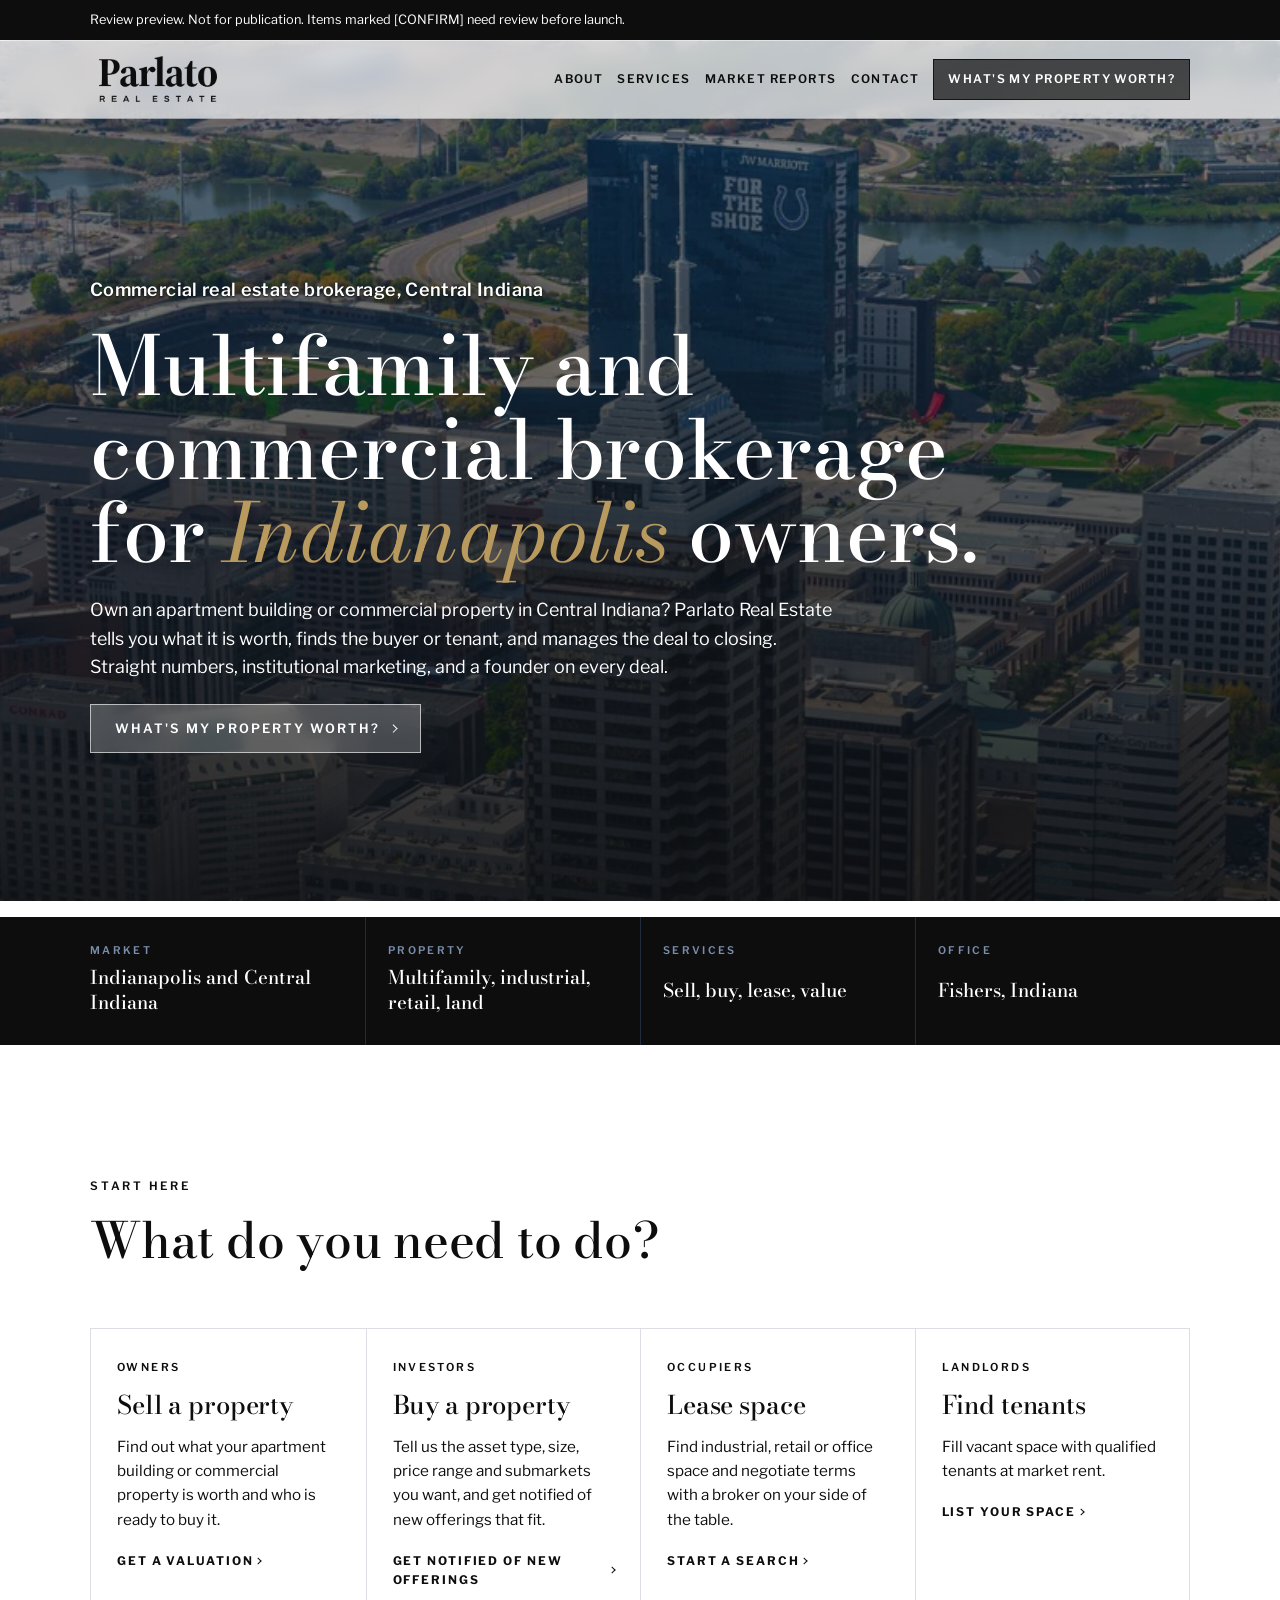
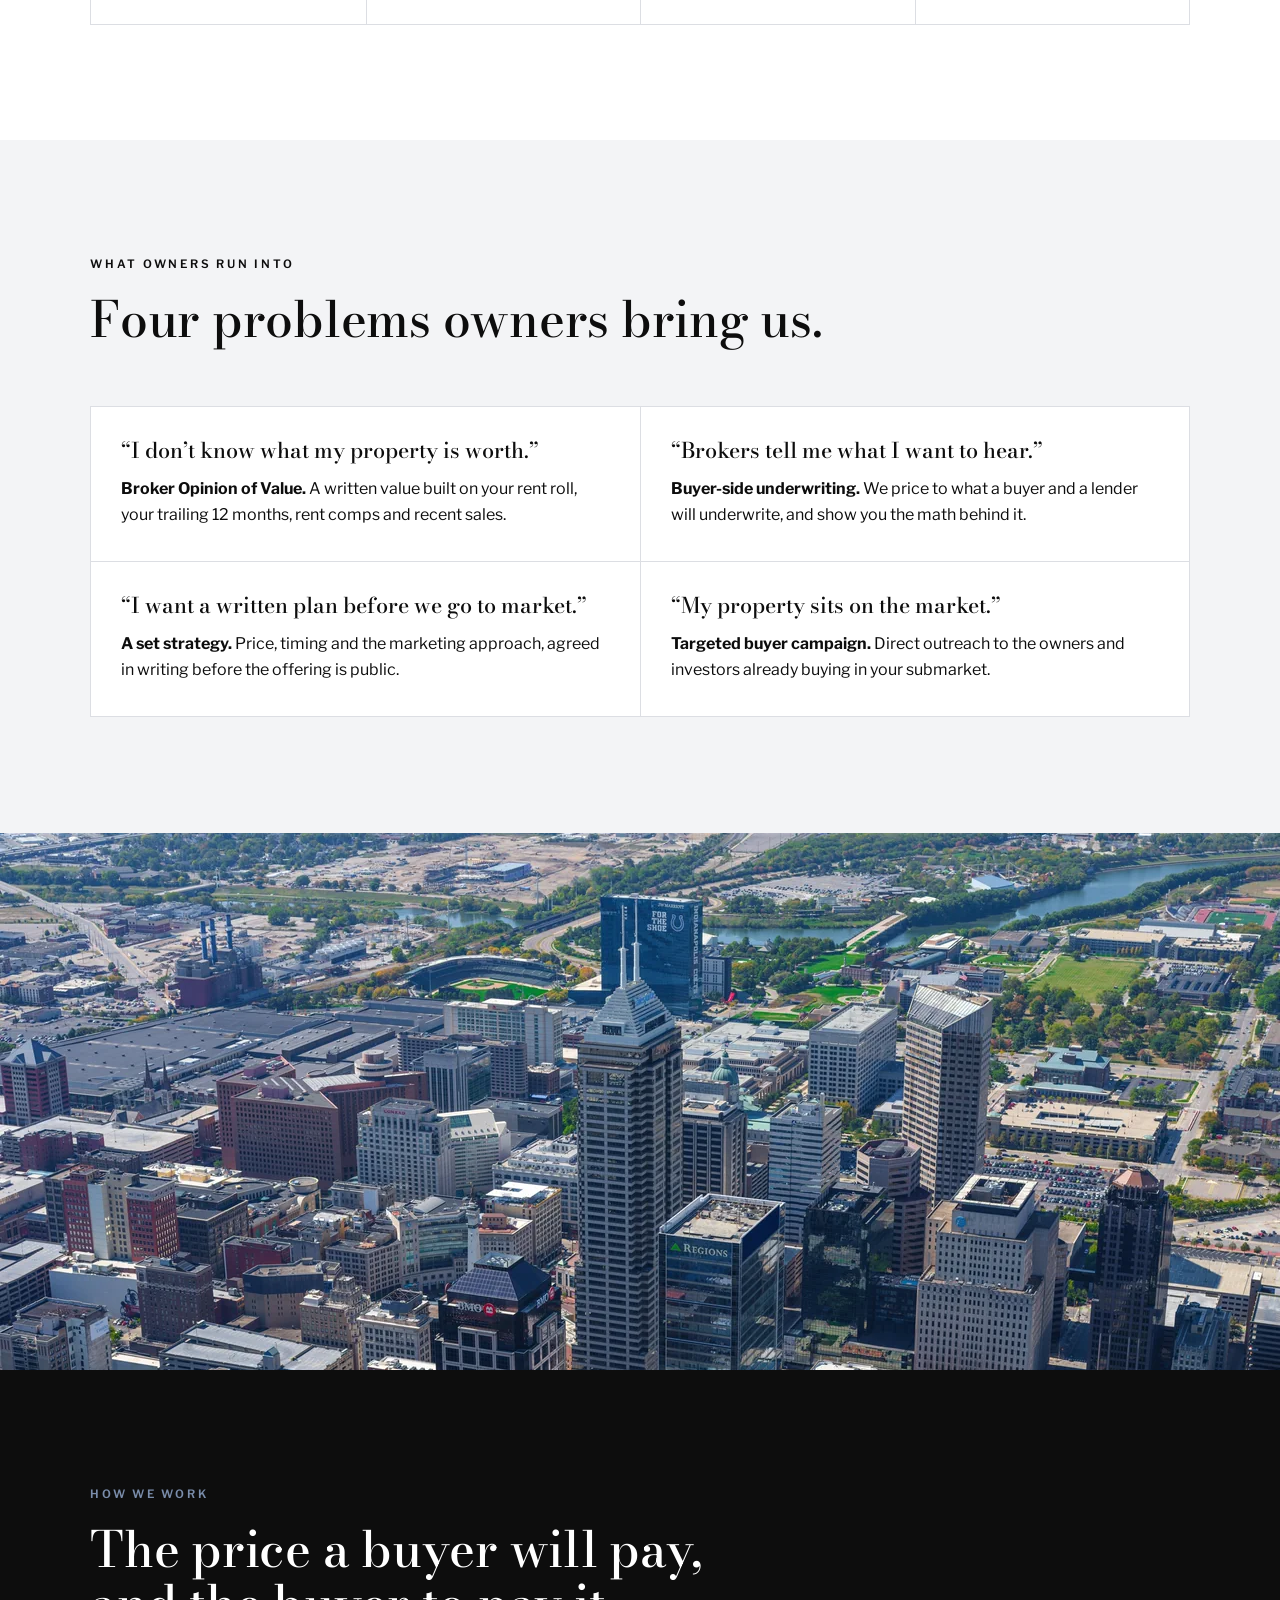
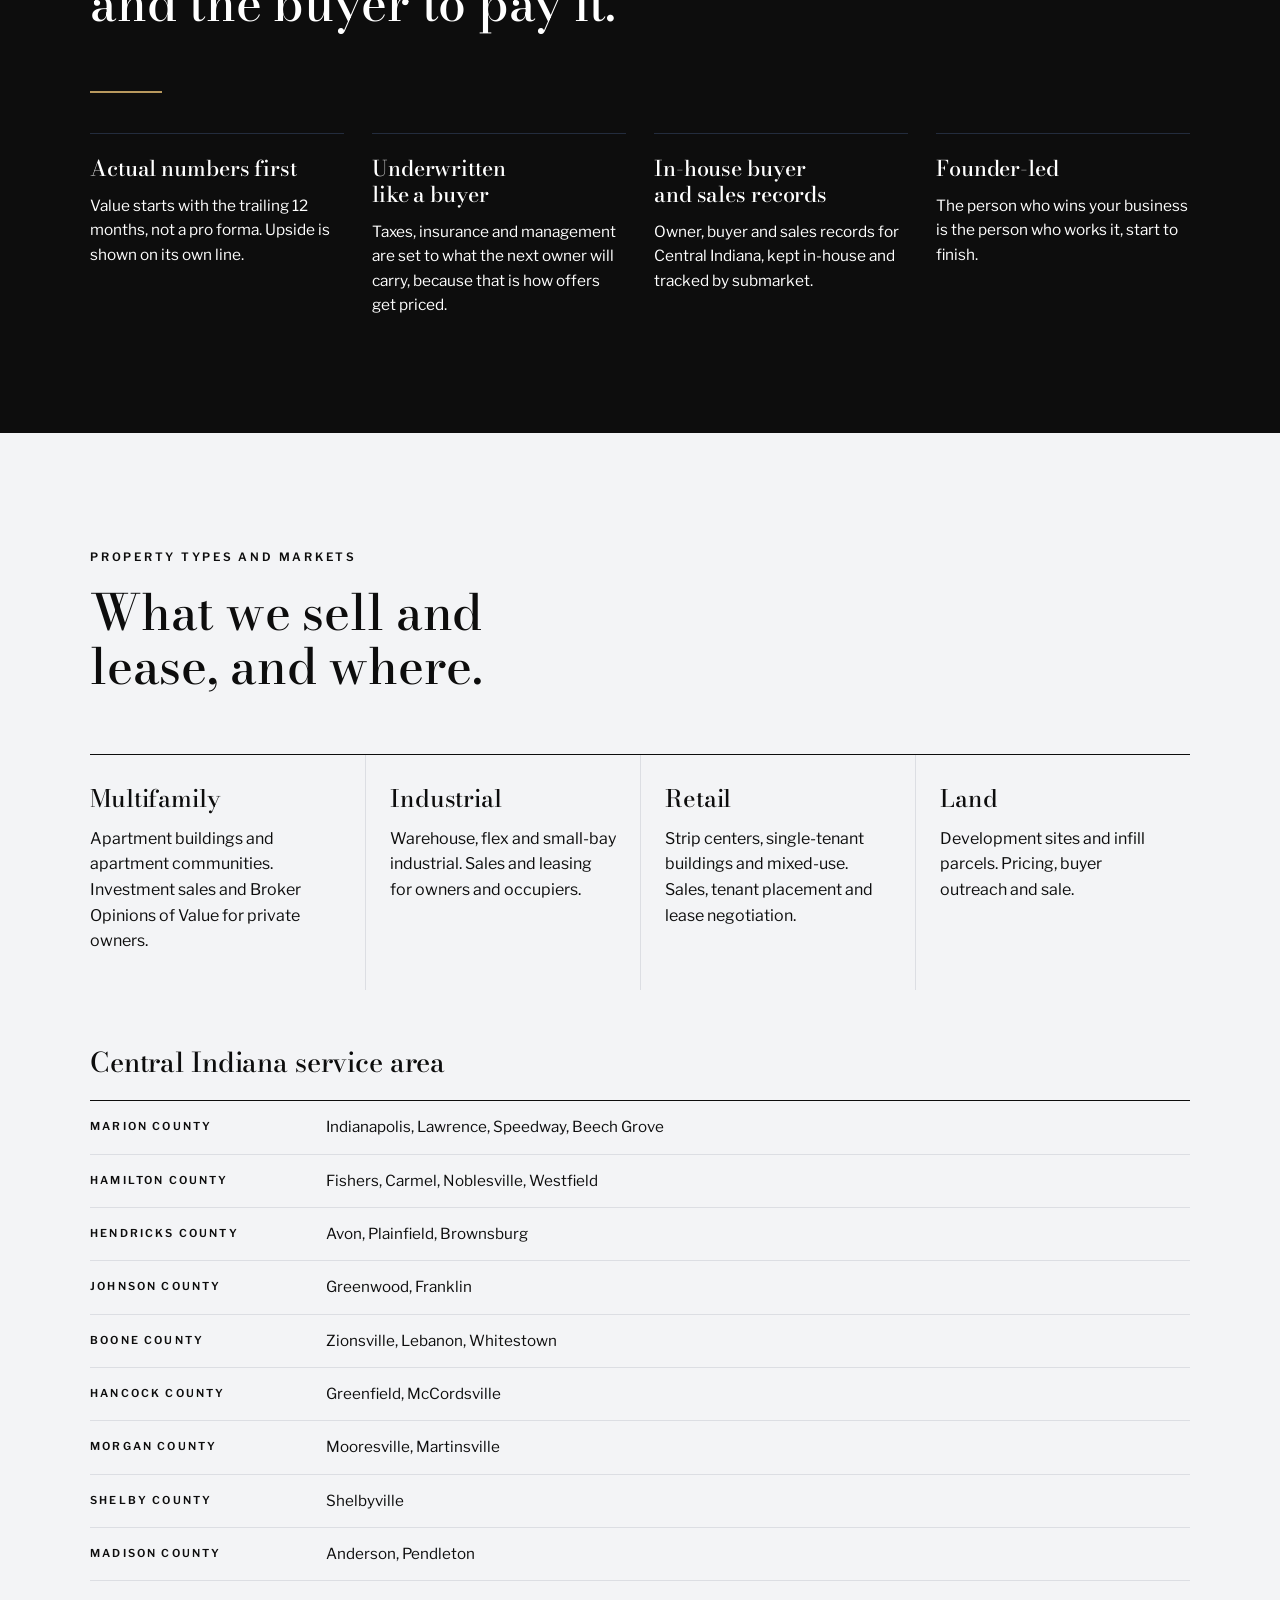
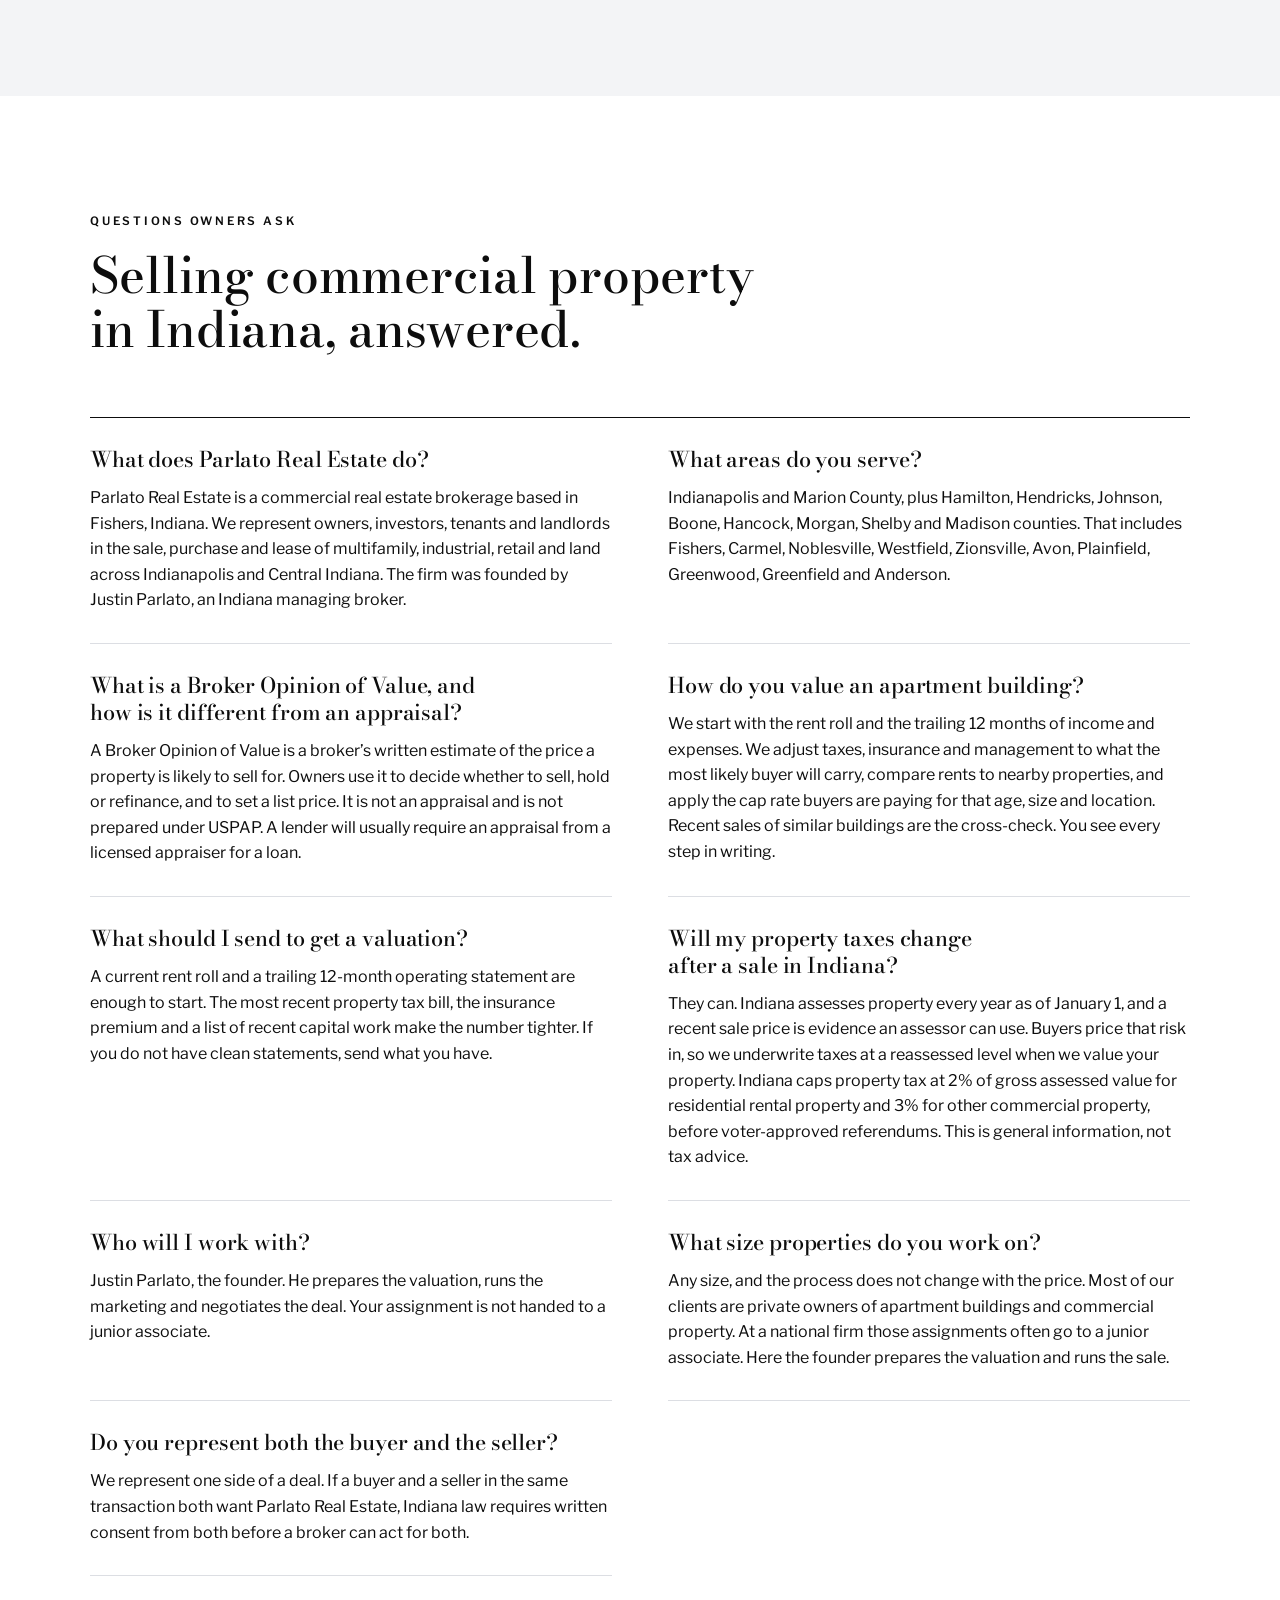
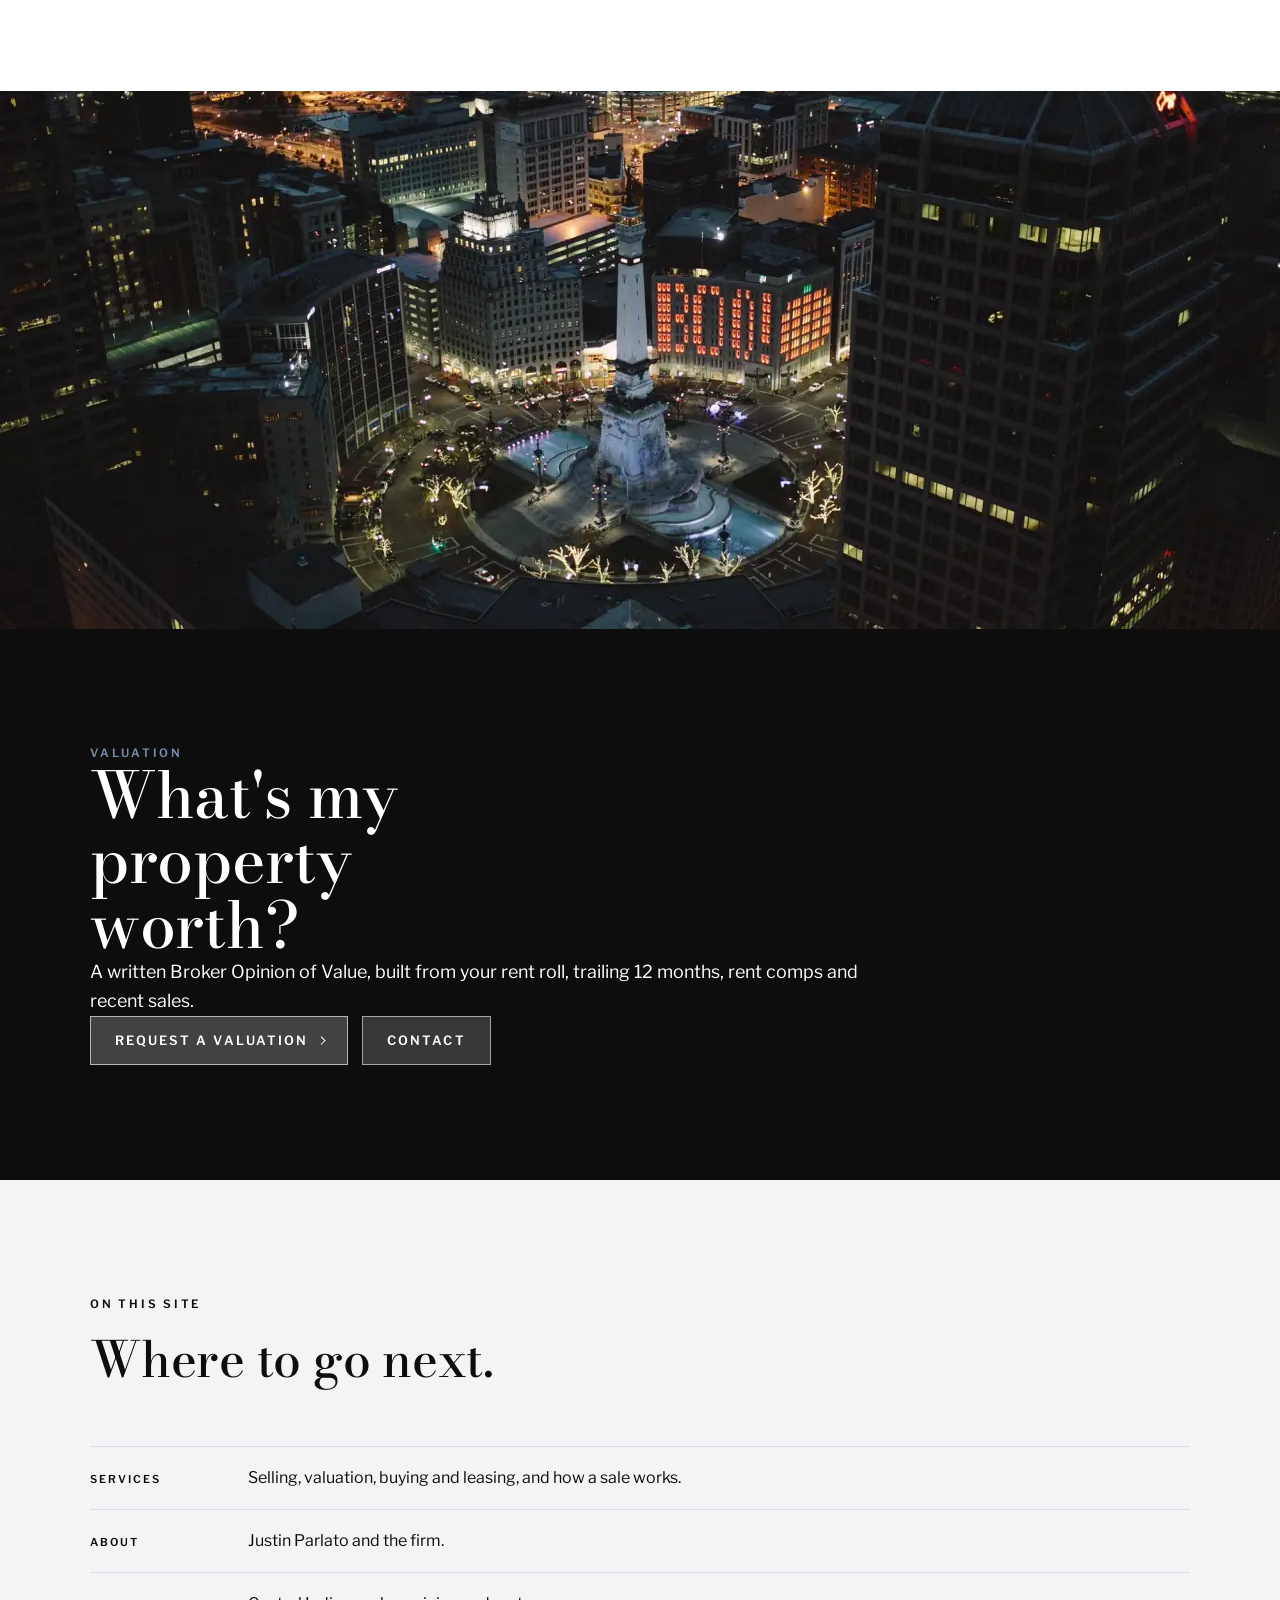
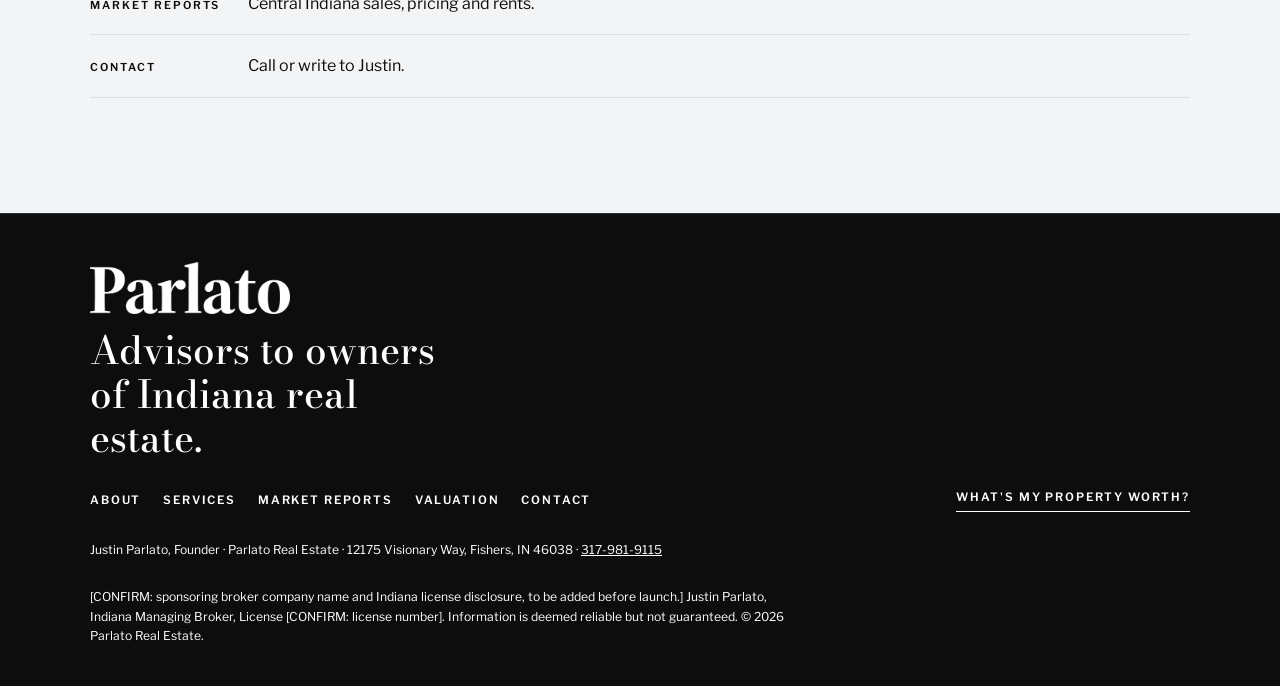
==== commit 063aa84c: "Position the site for a short track record, with room to grow - Sections for results stay hidden unt" ====
--- a/index.html
+++ b/index.html
@@ -295,7 +295,7 @@
       </a>
       <button class="nav-toggle" id="navToggle" type="button" aria-expanded="false" aria-controls="nav">Menu</button>
       <nav class="nav" id="nav" aria-label="Primary">
-        <a href="about.html">About</a><a href="services.html">Services</a><a href="market-reports.html">Market Reports</a><a href="listings.html">Listings</a><a href="sold.html">Sold</a><a href="contact.html">Contact</a><a class="btn solid" href="valuation.html">What's my property worth?</a>
+        <a href="about.html">About</a><a href="services.html">Services</a><a href="market-reports.html">Market Reports</a><a href="market-sales.html" data-show-when="market-sales" hidden>Market Sales</a><a href="listings.html"None data-show-when="listings" hidden>Listings</a><a href="sold.html"None data-show-when="sold" hidden>Sold</a><a href="contact.html">Contact</a><a class="btn solid" href="valuation.html">What's my property worth?</a>
       </nav>
     </div>
   </header>
@@ -465,6 +465,32 @@
       </div>
     </section>
 
+    <!--
+      GROWTH SECTIONS. Each one stays hidden until its data file has real entries, then appears by itself.
+      Recent closings: data/sold.json. Testimonials: data/testimonials.json. See README, "How the site grows".
+    -->
+    <section class="band" id="recent-closings" aria-labelledby="closings-h" data-show-when="sold" hidden>
+      <div class="wrap">
+        <div class="head">
+          <p class="eyebrow">Recent closings</p>
+          <h2 id="closings-h">On the record.</h2>
+        </div>
+        <div class="tbl" data-render="sold-table" data-limit="3"></div>
+        <div class="cta-row" style="margin-top:32px">
+          <a class="btn" href="sold.html">All closed transactions</a>
+        </div>
+      </div>
+    </section>
+    <section class="band stone" id="testimonials" aria-labelledby="quotes-h" data-show-when="testimonials" hidden>
+      <div class="wrap">
+        <div class="head">
+          <p class="eyebrow">Clients</p>
+          <h2 id="quotes-h">What owners say.</h2>
+        </div>
+        <div class="quotes" data-render="testimonials"></div>
+      </div>
+    </section>
+
     <section class="band" id="faq" aria-labelledby="faq-h">
       <div class="wrap">
         <div class="head">
@@ -537,8 +563,9 @@
           <li><a href="services.html"><span>Services</span> Selling, valuation, buying and leasing, and how a sale works.</a></li>
           <li><a href="about.html"><span>About</span> Justin Parlato and the firm.</a></li>
           <li><a href="market-reports.html"><span>Market Reports</span> Central Indiana sales, pricing and rents.</a></li>
-          <li><a href="listings.html"><span>Listings</span> Properties for sale or lease.</a></li>
-          <li><a href="sold.html"><span>Sold</span> Closed transactions.</a></li>
+          <li data-show-when="market-sales" hidden><a href="market-sales.html"><span>Market Sales</span> Recent Central Indiana sales, from public records.</a></li>
+          <li data-show-when="listings" hidden><a href="listings.html"><span>Listings</span> Properties for sale or lease.</a></li>
+          <li data-show-when="sold" hidden><a href="sold.html"><span>Sold</span> Closed transactions.</a></li>
           <li><a href="contact.html"><span>Contact</span> Call or write to Justin.</a></li>
         </ul>
       </div>
@@ -552,7 +579,7 @@
         <p class="foot-line">Advisors to owners of Indiana real estate.</p>
       </div>
       <div class="foot-top">
-        <nav aria-label="Footer"><a href="about.html">About</a><a href="services.html">Services</a><a href="market-reports.html">Market Reports</a><a href="listings.html">Listings</a><a href="sold.html">Sold</a><a href="valuation.html">Valuation</a><a href="contact.html">Contact</a></nav>
+        <nav aria-label="Footer"><a href="about.html">About</a><a href="services.html">Services</a><a href="market-reports.html">Market Reports</a><a href="market-sales.html" data-show-when="market-sales" hidden>Market Sales</a><a href="listings.html"None data-show-when="listings" hidden>Listings</a><a href="sold.html"None data-show-when="sold" hidden>Sold</a><a href="valuation.html">Valuation</a><a href="contact.html">Contact</a></nav>
         <a class="foot-worth" href="valuation.html">What's my property worth?</a>
       </div>
       <small>Justin Parlato, Founder · Parlato Real Estate · 12175 Visionary Way, Fishers, IN 46038 · <a href="tel:+13179819115">317-981-9115</a></small>
--- a/css/styles.css
+++ b/css/styles.css
@@ -275,7 +275,7 @@
   width: auto;
   display: block;
 }
-.nav { display: flex; align-items: center; gap: 22px; }
+.nav { display: flex; align-items: center; gap: 14px; }
 .nav a {
   font-size: 0.78rem;
   font-weight: 600;
@@ -297,7 +297,7 @@
   cursor: pointer;
   color: var(--black);
 }
-@media (max-width: 960px) {
+@media (max-width: 1279px) {
   .nav-toggle { display: block; background: transparent; color: var(--black); border-color: var(--black); }
   .nav {
     display: none;
@@ -1627,3 +1627,17 @@
 
 /* Only the preview notice carries the gold rule; submit messages use rule grey (one gold element per view). */
 .sub-msg, .form-msg { border-left-color: var(--rule); }
+
+/* Growth sections: hidden until their data file has real entries (see js/main.js). */
+[hidden] { display: none !important; }
+.tbl .none td { font-family: var(--sans); }
+.quotes { display: grid; grid-template-columns: repeat(3, 1fr); gap: 28px; }
+.quote { margin: 0; padding: 28px 0 0; border-top: 1px solid var(--black); display: grid; gap: 18px; align-content: start; }
+.quote blockquote { margin: 0; font-family: var(--display); font-size: 1.3rem; line-height: 1.35; }
+.quote figcaption { font-size: 0.9rem; display: grid; gap: 4px; color: var(--black); }
+.quote .deal { font-size: 0.64rem; font-weight: 600; letter-spacing: 0.2em; text-transform: uppercase; }
+@media (max-width: 900px) { .quotes { grid-template-columns: 1fr; } }
+.nav a { white-space: nowrap; }
+.nav a { font-size: 0.74rem; letter-spacing: 0.12em; }
+.nav .btn { padding: 12px 14px; }
+.metrics[data-render="sold-totals"] { margin: 0 0 48px; padding-bottom: 28px; }
